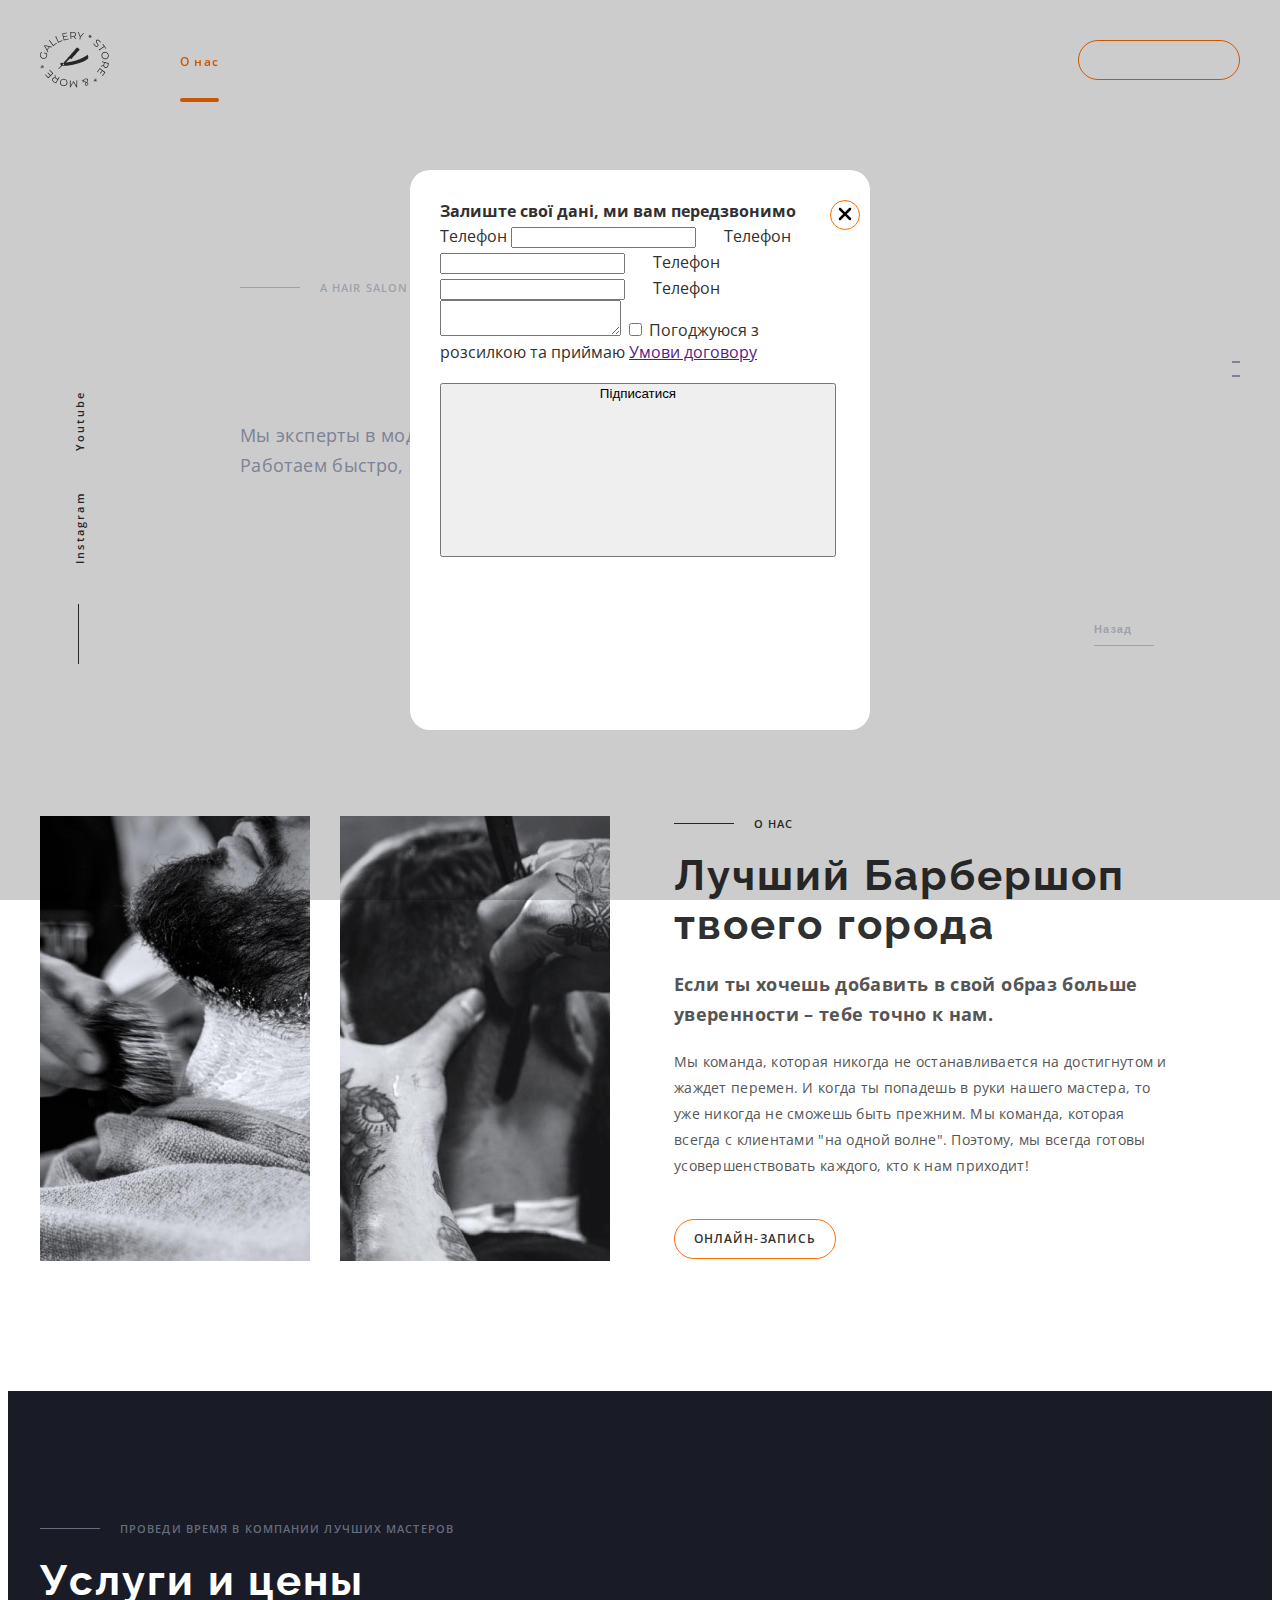
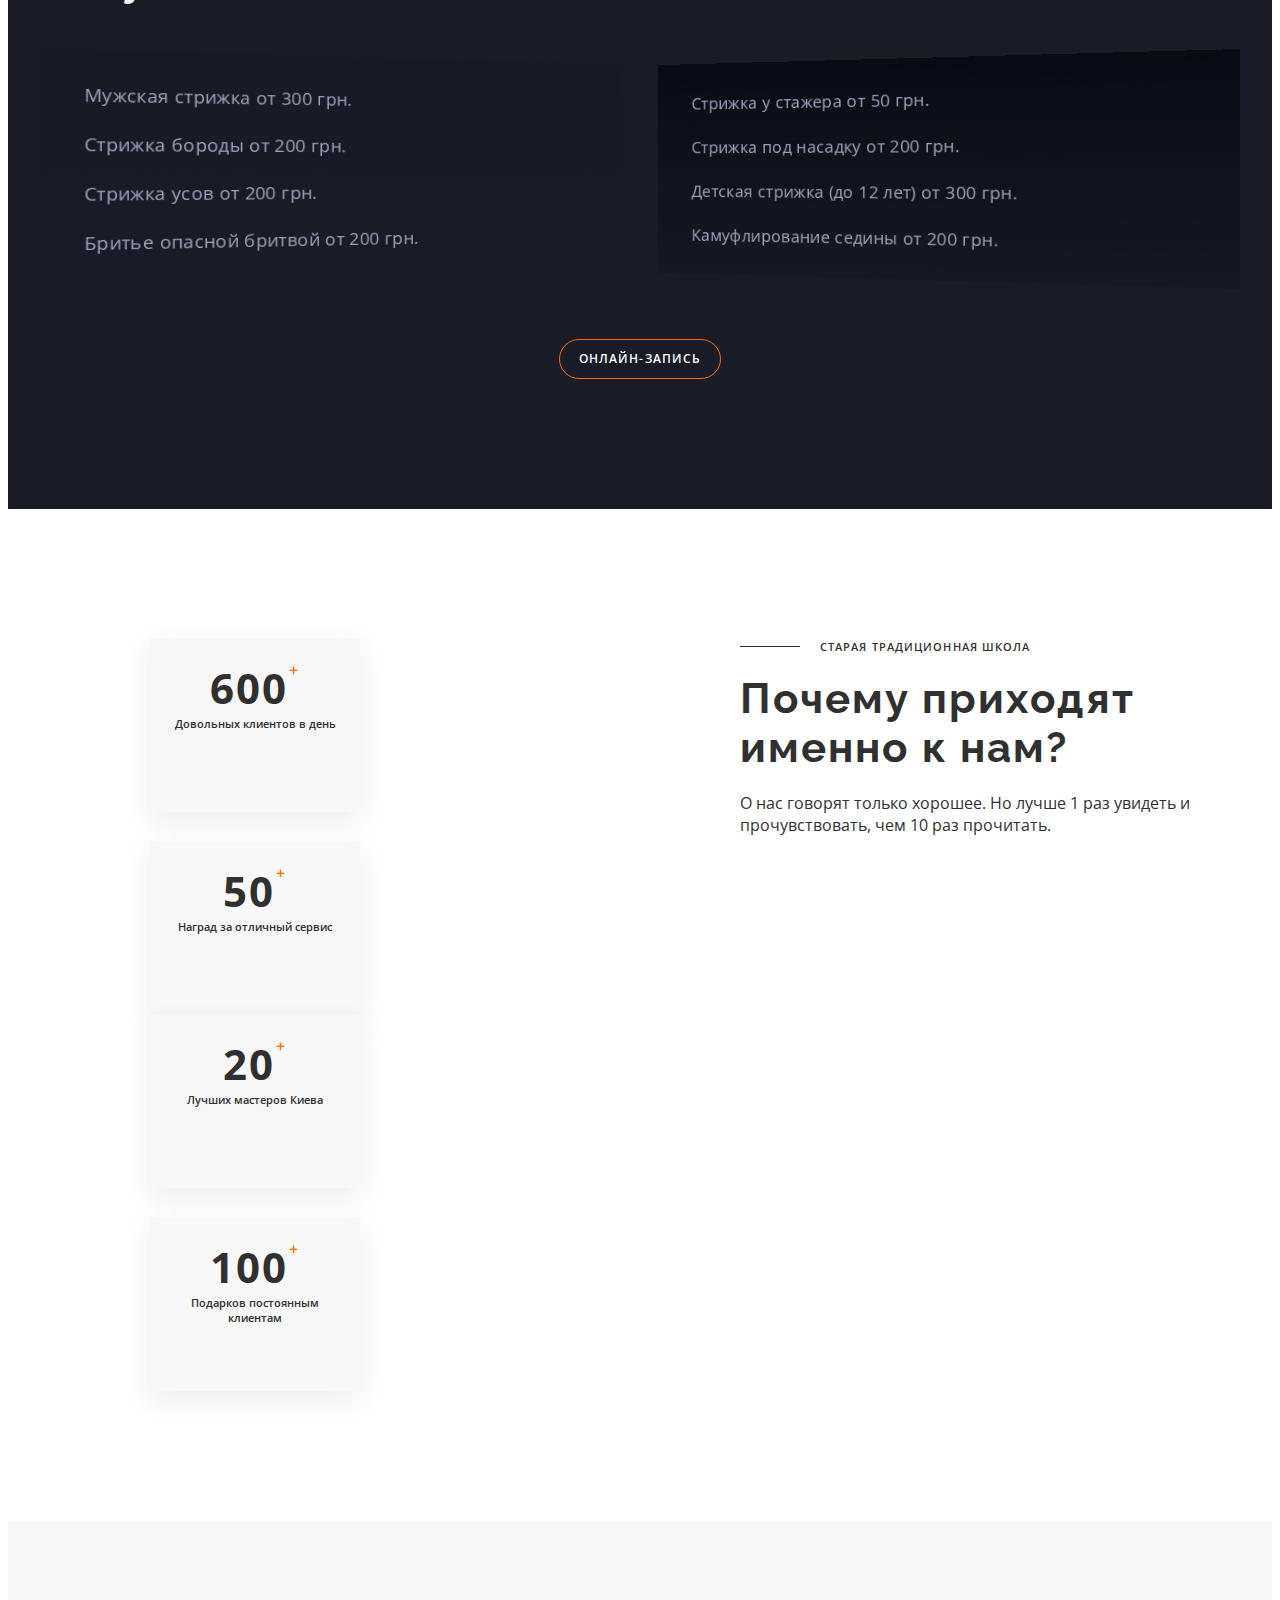
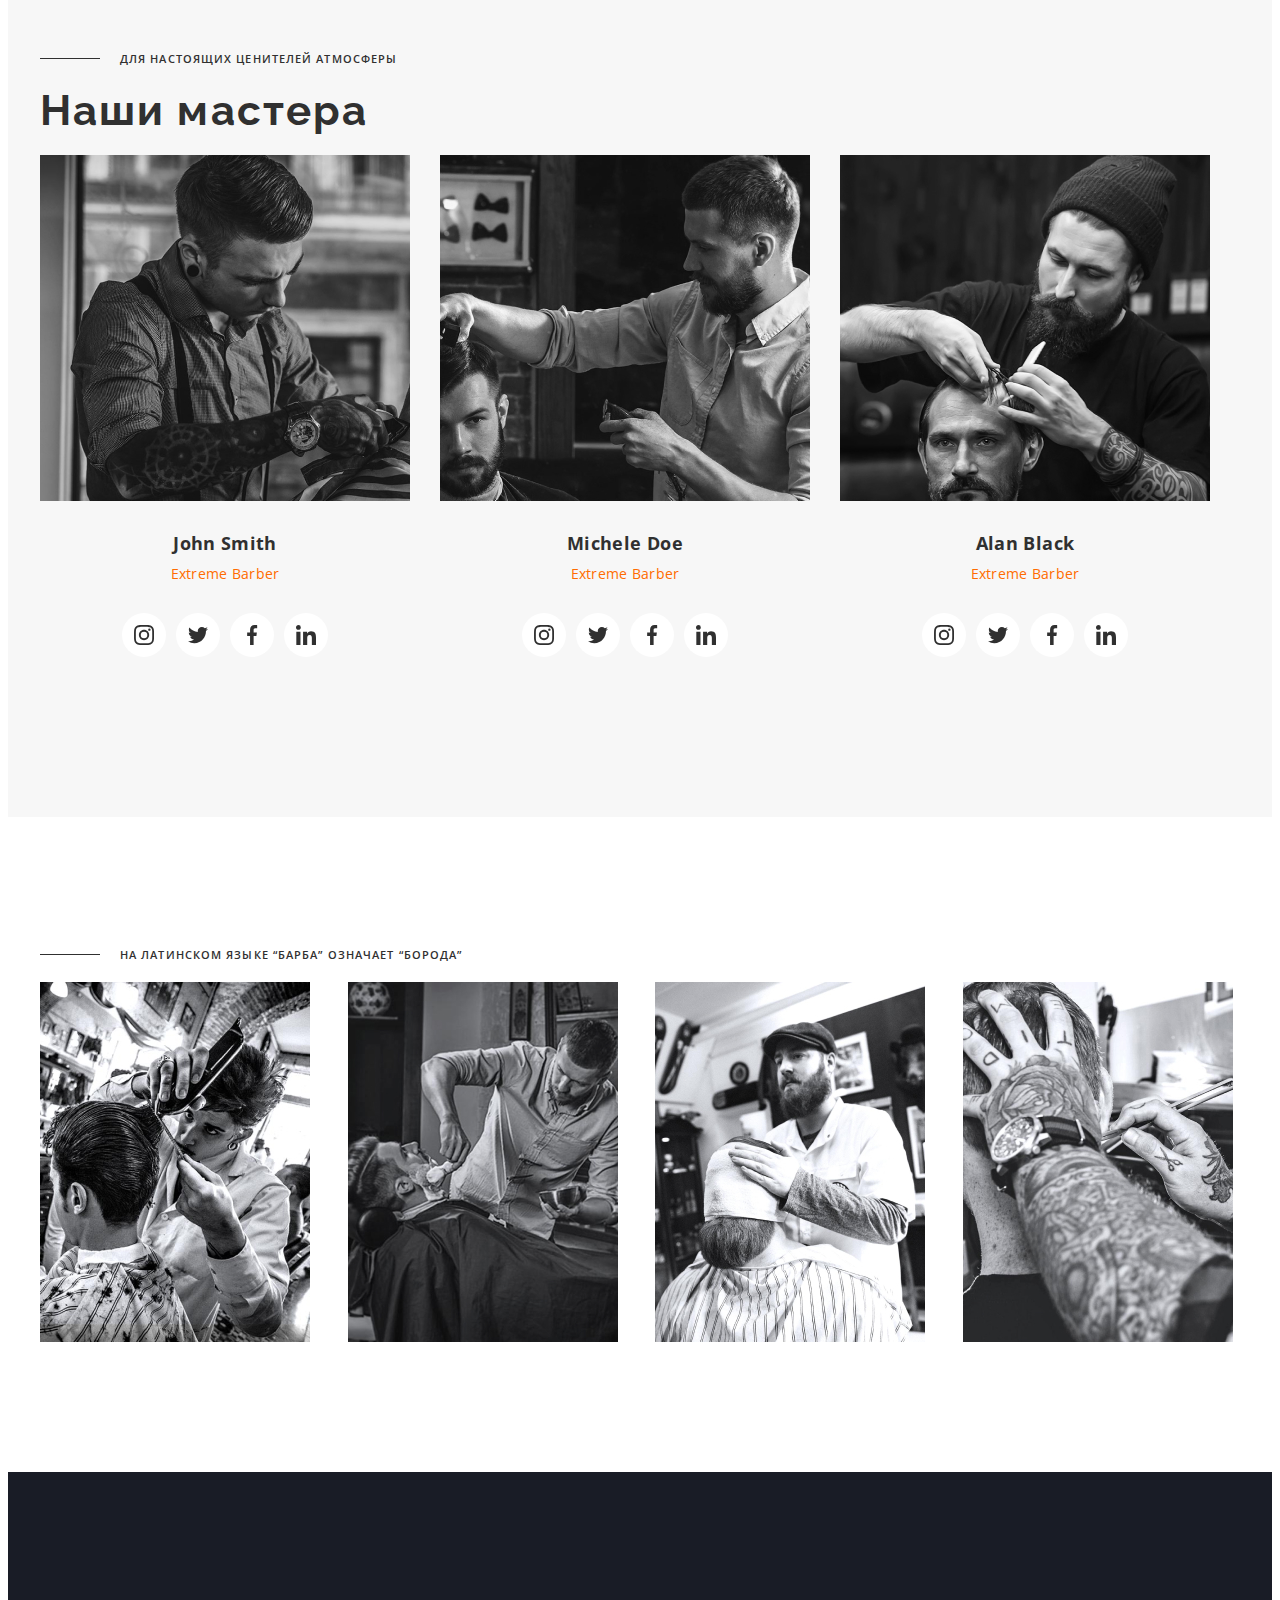
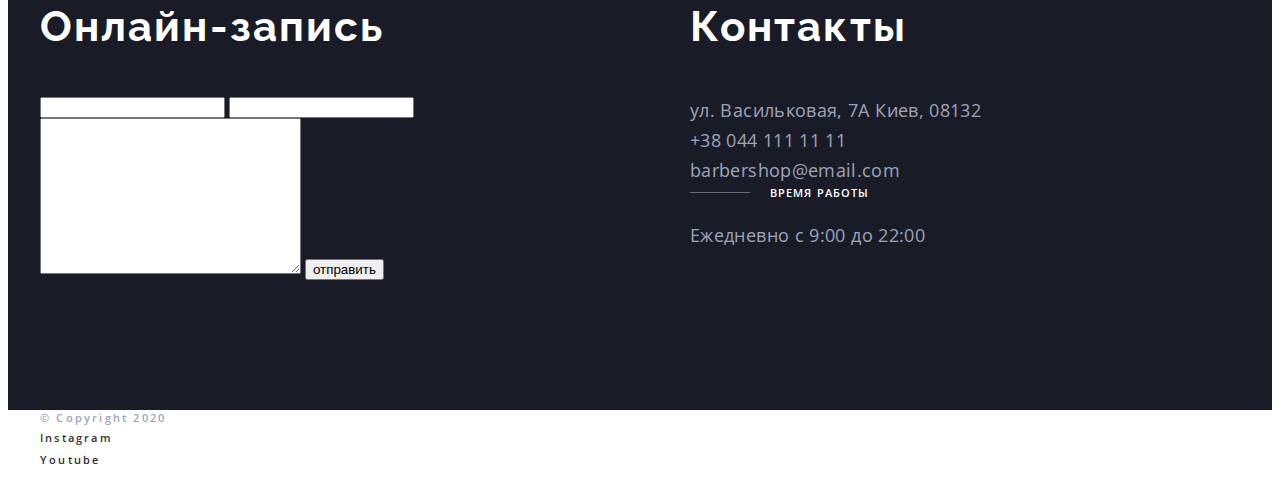
==== index.html @ e68da656 "Merge pull request #7 from YK911/module-06-theory" ====
<!DOCTYPE html>
<html lang="ru">
  <head>
    <meta charset="UTF-8" />
    <meta http-equiv="X-UA-Compatible" content="IE=edge" />
    <meta name="viewport" content="width=device-width, initial-scale=1.0" />
    <title>BarberShop</title>
    <!-- Fonts start -->
    <link rel="preconnect" href="https://fonts.googleapis.com" />
    <link rel="preconnect" href="https://fonts.gstatic.com" crossorigin />
    <link
      href="https://fonts.googleapis.com/css2?family=Open+Sans:wght@400;600;700&family=Raleway:wght@700&display=swap"
      rel="stylesheet"
    />
    <!-- Fonts end -->
    <!-- Normalize start -->
    <link
      rel="stylesheet"
      href="https://cdnjs.cloudflare.com/ajax/libs/modern-normalize/1.1.0/modern-normalize.min.css"
      integrity="sha512-wpPYUAdjBVSE4KJnH1VR1HeZfpl1ub8YT/NKx4PuQ5NmX2tKuGu6U/JRp5y+Y8XG2tV+wKQpNHVUX03MfMFn9Q=="
      crossorigin="anonymous"
      referrerpolicy="no-referrer"
    />
    <!-- Normalize end -->
    <!-- Animate.css start -->
    <link
      rel="stylesheet"
      href="https://cdnjs.cloudflare.com/ajax/libs/animate.css/4.1.1/animate.min.css"
    />
    <!-- Animate.css end -->
    <link rel="stylesheet" href="./css/styles.css" />
  </head>

  <body data-page>
    <!-- Header section -->
    <header class="header" data-header>
      <div class="container header-container">
        <a class="logo link" href="">
          <img
            class="logo-img"
            src="./images/header/logo.png"
            alt="Логотип BarberShop"
            width="69"
            height="56"
          />
        </a>
        <nav class="header-nav">
          <ul class="header-list list">
            <li class="header-item">
              <a class="header-link header-link-current link" href="#about">О нас</a>
            </li>
            <li class="header-item">
              <a class="header-link link" href="#price">Услуги и цены</a>
            </li>
            <li class="header-item">
              <a class="header-link link" href="">Мастера</a>
            </li>
            <li class="header-item">
              <a class="header-link link" href="#contacts">Контакты</a>
            </li>
          </ul>
        </nav>
        <a class="header-phone link" href="tel:+380441111111">+38 044 111 11 11</a>
        <button
          class="header-btn btn btn-mode-dark animate__animated animate__bounce animate__delay-3s"
          type="button"
          data-modal-open
        >
          онлайн-запись
        </button>
      </div>
    </header>
    <!-- Main section -->
    <main>
      <!-- Hero section -->
      <section class="hero">
        <div class="container hero-container">
          <div class="hero-left-side">
            <ul class="hero-list list">
              <li class="hero-item">
                <a
                  class="hero-link link"
                  target="_blank"
                  rel="noopener noreferrer"
                  href="https://instagram.com"
                  >Instagram</a
                >
              </li>
              <li class="hero-item">
                <a
                  class="hero-link link"
                  target="_blank"
                  rel="noopener noreferrer"
                  href="https://yuotube.com"
                  >Youtube</a
                >
              </li>
            </ul>
          </div>
          <div class="hero-right-side">
            <p class="hero-uppertitle uppertitle uppertitle-mode-dark" lang="en">
              A hair salon for men in Kyiv
            </p>
            <h1 class="main-title" lang="en">BarberShop</h1>
            <p class="hero-desc">
              Мы эксперты в модных мужских стрижках. Работаем&nbsp;быстро, осторожно и со вкусом.
            </p>
            <div class="pagination">
              <div class="pagination-item active"></div>
              <div class="pagination-item"></div>
              <div class="pagination-item"></div>
            </div>
            <ul class="slider-controls list">
              <li class="slider-item">
                <button class="slider-btn disabled" type="button">Назад</button>
              </li>
              <li class="slider-item">
                <button class="slider-btn" type="button">Вперед</button>
              </li>
            </ul>
          </div>
        </div>
      </section>
      <!-- About section -->
      <section class="about section" id="about">
        <div class="container about-container">
          <ul class="about-list list">
            <li class="about-item">
              <img
                class="about-img"
                src="./images/about/img-1.jpg"
                alt="Бритье бороды"
                width="270"
                height="445"
              />
            </li>
            <li class="about-item">
              <img
                class="about-img"
                src="./images/about/img-2.jpg"
                alt="Бритье опасной бритвой"
                width="270"
                height="445"
              />
            </li>
          </ul>
          <div class="about-right-side">
            <p class="about-uppertitle uppertitle uppertitle-mode-light">О НАС</p>
            <h2 class="section-title section-title-mode-light">Лучший Барбершоп твоего города</h2>
            <h3 class="section-subtitle">
              Если ты хочешь добавить в свой образ больше уверенности – тебе точно к нам.
            </h3>
            <p class="about-desc">
              Мы команда, которая никогда не останавливается на достигнутом и жаждет перемен. И
              когда ты попадешь в руки нашего мастера, то уже никогда не сможешь быть прежним. Мы
              команда, которая всегда с клиентами "на одной волне". Поэтому, мы всегда готовы
              усовершенствовать каждого, кто к нам приходит!
            </p>
            <button class="btn btn-mode-light" type="button">онлайн-запись</button>
          </div>
        </div>
      </section>
      <!-- Price section -->
      <section class="price section" id="price">
        <div class="container">
          <p class="price-uppertitle uppertitle uppertitle-mode-dark">
            Проведи время в компании лучших мастеров
          </p>
          <h2 class="section-title section-title-mode-dark">Услуги и цены</h2>
          <ul class="price-list list">
            <li class="price-item">
              <ul class="price-inner-list list">
                <li class="price-inner-item">Мужская стрижка от 300 грн.</li>
                <li class="price-inner-item">Стрижка бороды от 200 грн.</li>
                <li class="price-inner-item">Стрижка усов от 200 грн.</li>
                <li class="price-inner-item">Бритье опасной бритвой от 200 грн.</li>
              </ul>
            </li>
            <li class="price-item">
              <ul class="price-inner-list list">
                <li class="price-inner-item">Cтрижка у стажера от 50 грн.</li>
                <li class="price-inner-item">Стрижка под насадку от 200 грн.</li>
                <li class="price-inner-item">Детская стрижка (до 12 лет) от 300 грн.</li>
                <li class="price-inner-item">Камуфлирование седины от 200 грн.</li>
              </ul>
            </li>
          </ul>
          <button class="price-btn btn btn-mode-dark" type="button">онлайн-запись</button>
        </div>
      </section>
      <!-- Benefits section -->
      <section class="benefits section">
        <div class="containe">
          <div class="benefits-container container">
            <ul class="benefits-list list">
              <li class="benefits-item">
                <p class="benefits-quantity">600</p>
                <p class="benefits-desc">Довольных клиентов в день</p>
              </li>
              <li class="benefits-item">
                <p class="benefits-quantity">50</p>
                <p class="benefits-desc">Наград за отличный сервис</p>
              </li>
              <li class="benefits-item">
                <p class="benefits-quantity">20</p>
                <p class="benefits-desc">Лучших мастеров Киева</p>
              </li>
              <li class="benefits-item">
                <p class="benefits-quantity">100</p>
                <p class="benefits-desc">Подарков постоянным клиентам</p>
              </li>
            </ul>
            <div class="benefits-group">
              <p class="uppertitle uppertitle-mode-light">старая традиционная школа</p>
              <h2 class="section-title section-title-mode-light">Почему приходят именно к нам?</h2>
              <p>
                О нас говорят только хорошее. Но лучше 1 раз увидеть и прочувствовать, чем 10 раз
                прочитать.
              </p>
            </div>
          </div>
        </div>
      </section>
      <!-- Team section -->
      <section class="team section">
        <div class="container team-container">
          <p class="uppertitle uppertitle-mode-light">для настоящих ценителей атмосферы</p>
          <h2 class="section-title section-title-mode-light">Наши мастера</h2>

          <ul class="team-list card-set list">
            <li class="team-item card-set-item">
              <img src="./images/team/img-1.jpg" alt="John Smith" width="370" height="346" />
              <div class="team-wrapper">
                <h3 class="team-subtitle" lang="en">John Smith</h3>
                <p class="team-desc" lang="en">Extreme Barber</p>
                <ul class="socials list">
                  <li class="socials-item">
                    <a
                      class="socials-link link"
                      href=""
                      target="_blank"
                      rel="noopener noreferrer"
                      aria-label="instagram"
                    >
                      <svg class="socials-icon" width="20" height="20">
                        <use href="./images/icons.svg#instagram"></use>
                      </svg>
                    </a>
                  </li>
                  <li class="socials-item">
                    <a
                      class="socials-link link"
                      href=""
                      target="_blank"
                      rel="noopener noreferrer"
                      aria-label="twitter"
                    >
                      <svg class="socials-icon" width="20" height="20">
                        <use href="./images/icons.svg#twitter"></use>
                      </svg>
                    </a>
                  </li>
                  <li class="socials-item">
                    <a
                      class="socials-link link"
                      href=""
                      target="_blank"
                      rel="noopener noreferrer"
                      aria-label="facebook"
                    >
                      <svg class="socials-icon" width="20" height="20">
                        <use href="./images/icons.svg#facebook"></use>
                      </svg>
                    </a>
                  </li>
                  <li class="socials-item">
                    <a
                      class="socials-link link"
                      href=""
                      target="_blank"
                      rel="noopener noreferrer"
                      aria-label="linkedin"
                    >
                      <svg class="socials-icon" width="20" height="20">
                        <use href="./images/icons.svg#linkedin"></use>
                      </svg>
                    </a>
                  </li>
                </ul>
              </div>
            </li>
            <li class="team-item card-set-item">
              <img src="./images/team/img-2.jpg" alt="Michele Doe" width="370" height="346" />
              <div class="team-wrapper">
                <h3 class="team-subtitle" lang="en">Michele Doe</h3>
                <p class="team-desc" lang="en">Extreme Barber</p>
                <ul class="socials list">
                  <li class="socials-item">
                    <a
                      class="socials-link link"
                      href=""
                      target="_blank"
                      rel="noopener noreferrer"
                      aria-label="instagram"
                    >
                      <svg class="socials-icon" width="20" height="20">
                        <use href="./images/icons.svg#instagram"></use>
                      </svg>
                    </a>
                  </li>
                  <li class="socials-item">
                    <a
                      class="socials-link link"
                      href=""
                      target="_blank"
                      rel="noopener noreferrer"
                      aria-label="twitter"
                    >
                      <svg class="socials-icon" width="20" height="20">
                        <use href="./images/icons.svg#twitter"></use>
                      </svg>
                    </a>
                  </li>
                  <li class="socials-item">
                    <a
                      class="socials-link link"
                      href=""
                      target="_blank"
                      rel="noopener noreferrer"
                      aria-label="facebook"
                    >
                      <svg class="socials-icon" width="20" height="20">
                        <use href="./images/icons.svg#facebook"></use>
                      </svg>
                    </a>
                  </li>
                  <li class="socials-item">
                    <a
                      class="socials-link link"
                      href=""
                      target="_blank"
                      rel="noopener noreferrer"
                      aria-label="linkedin"
                    >
                      <svg class="socials-icon" width="20" height="20">
                        <use href="./images/icons.svg#linkedin"></use>
                      </svg>
                    </a>
                  </li>
                </ul>
              </div>
            </li>
            <li class="team-item card-set-item">
              <img src="./images/team/img-3.jpg" alt="Alan Black" width="370" height="346" />
              <div class="team-wrapper">
                <h3 class="team-subtitle" lang="en">Alan Black</h3>
                <p class="team-desc" lang="en">Extreme Barber</p>
                <ul class="socials list">
                  <li class="socials-item">
                    <a
                      class="socials-link link"
                      href=""
                      target="_blank"
                      rel="noopener noreferrer"
                      aria-label="instagram"
                    >
                      <svg class="socials-icon" width="20" height="20">
                        <use href="./images/icons.svg#instagram"></use>
                      </svg>
                    </a>
                  </li>
                  <li class="socials-item">
                    <a
                      class="socials-link link"
                      href=""
                      target="_blank"
                      rel="noopener noreferrer"
                      aria-label="twitter"
                    >
                      <svg class="socials-icon" width="20" height="20">
                        <use href="./images/icons.svg#twitter"></use>
                      </svg>
                    </a>
                  </li>
                  <li class="socials-item">
                    <a
                      class="socials-link link"
                      href=""
                      target="_blank"
                      rel="noopener noreferrer"
                      aria-label="facebook"
                    >
                      <svg class="socials-icon" width="20" height="20">
                        <use href="./images/icons.svg#facebook"></use>
                      </svg>
                    </a>
                  </li>
                  <li class="socials-item">
                    <a
                      class="socials-link link"
                      href=""
                      target="_blank"
                      rel="noopener noreferrer"
                      aria-label="linkedin"
                    >
                      <svg class="socials-icon" width="20" height="20">
                        <use href="./images/icons.svg#linkedin"></use>
                      </svg>
                    </a>
                  </li>
                </ul>
              </div>
            </li>
          </ul>
        </div>
      </section>
      <!-- Portfolio section -->
      <section class="portfolio section">
        <div class="container">
          <p class="portfolio-uppertitle uppertitle uppertitle-mode-light">
            На латинском языке “барба” означает “борода”
          </p>

          <!-- Логічний підзаголовок, ховаємо за допомогою атрибуту hidden -->
          <h2 hidden>Портфолио работ</h2>

          <ul class="portfolio-list card-set list">
            <li class="portfolio-item card-set-item">
              <img src="./images/portfolio/gallery-1.jpg" alt="Изображение" class="portfolio-img" />
              <div class="overlay">
                <p class="overlay-text">
                  Lorem ipsum dolor sit amet consectetur adipisicing elit. Repellat minima,
                  accusantium debitis modi suscipit totam?
                </p>
              </div>
            </li>
            <li class="portfolio-item card-set-item">
              <img src="./images/portfolio/gallery-2.jpg" alt="Изображение" class="portfolio-img" />
            </li>
            <li class="portfolio-item card-set-item">
              <img src="./images/portfolio/gallery-3.jpg" alt="Изображение" class="portfolio-img" />
            </li>
            <li class="portfolio-item card-set-item">
              <img src="./images/portfolio/gallery-4.jpg" alt="Изображение" class="portfolio-img" />
            </li>
          </ul>
        </div>
      </section>
      <!-- Contacts section -->
      <section class="contacts section" id="contacts">
        <div class="container contatcs-container">
          <div class="contacts-left-side">
            <h2 class="section-title section-title-mode-dark">Онлайн-запись</h2>
            <form>
              <label for="">
                <input type="text" />
              </label>
              <label for="">
                <input type="text" />
              </label>
              <label for="">
                <textarea name="" id="" cols="30" rows="10"></textarea>
              </label>
              <button type="submit">отправить</button>
            </form>
          </div>
          <div class="contacts-group">
            <h2 class="section-title section-title-mode-dark">Контакты</h2>
            <address class="contacts-address">
              <ul class="contacts-list list">
                <li class="contacts-item">
                  <a
                    class="contacts-link link"
                    href="https://goo.gl/maps/46dUfQWJNFQiRmkx6"
                    target="_blank"
                    rel="noopener noreferrer"
                    >ул. Васильковая, 7А Киев, 08132</a
                  >
                </li>
                <li class="contacts-item">
                  <a class="contacts-link link" href="tel:+380441111111">+38 044 111 11 11</a>
                </li>
                <li class="contacts-item">
                  <a class="contacts-link link" href="mailto:barbershop@email.com"
                    >barbershop@email.com</a
                  >
                </li>
              </ul>
            </address>

            <p class="contacts-schedule uppertitle uppertitle-mode-dark">время работы</p>
            <p class="contacts-time">
              Ежедневно с <time datatime="09:00">9:00</time> до <time datatime="22:00">22:00</time>
            </p>
          </div>
        </div>
      </section>
    </main>
    <!-- Footer section -->
    <footer class="footer">
      <div class="container">
        <p class="footer-copyright">&#169; Copyright 2020</p>
        <ul class="footer-list list">
          <li class="footer-item">
            <a
              class="footer-link link"
              target="_blank"
              rel="noopener noreferrer"
              href="https://instagram.com"
              >Instagram</a
            >
          </li>
          <li class="footer-item">
            <a
              class="footer-link link"
              target="_blank"
              rel="noopener noreferrer"
              href="https://yuotube.com"
              >Youtube</a
            >
          </li>
        </ul>
      </div>
    </footer>

    <!-- Modal window -->
    <div class="backdrop" data-modal>
      <div class="modal">
        <button class="modal-btn" type="button" data-modal-close>
          <svg class="modal-btn-icon" width="20" height="20">
            <use href="./images/icons.svg#icon-close"></use>
          </svg>
        </button>
        <!-- <form class="modal-form" name="modal-form" autocomplete="off">
          <div>
            <label for="user-name">Name</label>
            <input type="text" id="user-name" name="user-name" placeholder="Alex Black" />
          </div>

          <label class="modal-form-group">
            <span class="modal-form-label">Phone</span>
            <input
              class="modal-form-input"
              type="tel"
              name="user-phone"
              placeholder="+38 (099) 123-45-67"
            />
          </label>

          <label class="modal-form-group">
            <span class="modal-form-label">Email</span>
            <input
              class="modal-form-input"
              type="email"
              name="user-email"
              placeholder="example@mail.com"
            />
          </label>

          <label class="modal-form-group">
            <span class="modal-form-label">Password</span>
            <input
              class="modal-form-input"
              type="password"
              name="user-pass"
              placeholder="123-(*&(&-Qasada"
              minlength="3"
              maxlength="16"
            />
          </label>

          <div>
            <p>Choose payment way</p>
            <label>
              <span>Visa</span>
              <input type="radio" name="user-payment" value="visa" />
            </label>
            <label>
              <span>Mastercard</span>
              <input type="radio" name="user-payment" value="mastercard" checked />
            </label>
          </div>

          <label>
            <input type="checkbox" name="user-policy" value="privacy-policy" />
            <span>I agree to <a href="">Privacy policy</a></span>
          </label>
          <label>
            <input type="checkbox" name="user-cookies" value="cookies" />
            <span>I agree to Cookies</span>
          </label>
          <label>
            <input type="checkbox" name="user-license" value="license" />
            <span>I agree to License</span>
          </label>

          <input type="number" name="user-quantity" min="0" max="100" step="0.1" />
          <textarea name="" id="" rows="10"></textarea>

          <button type="submit">Submit</button>
          <button type="reset">Reset</button>
        </form> -->

        <form class="form">
          <strong class="form-title">Залиште свої дані, ми вам передзвонимо</strong>

          <label class="form-group">
            <span class="form-label">Телефон</span>
            <input class="form-input" type="tel" name="user-phone" />
            <svg class="form-icon" width="20" height="20">
              <use href=""></use>
            </svg>
          </label>

          <label class="form-group">
            <span class="form-label">Телефон</span>
            <input class="form-input" type="tel" name="user-phone" />
            <svg class="form-icon" width="20" height="20">
              <use href=""></use>
            </svg>
          </label>

          <label class="form-group">
            <span class="form-label">Телефон</span>
            <input class="form-input" type="tel" name="user-phone" />
            <svg class="form-icon" width="20" height="20">
              <use href=""></use>
            </svg>
          </label>

          <label class="form-group">
            <span class="form-label">Телефон</span>
            <textarea class="form-input" type="tel" name="user-phone"></textarea>
          </label>

          <label>
            <input type="checkbox" name="" id="" />
            <span>Погоджуюся з розсилкою та приймаю <a href="">Умови договору</a></span>
          </label>

          <button type="submit">
            Підписатися
            <svg width="" height="">
              <use href=""></use>
            </svg>
          </button>
        </form>
      </div>
    </div>

    <script src="./js/header-scroll.js"></script>
    <script src="./js/modal.js"></script>
  </body>
</html>
---- css/styles.css ----
:root {
  /* fonts */
  --main-font: 'Open Sans', sans-serif;
  --secondary-font: 'Raleway', sans-serif;

  /* text colors */
  --main-txt-cl: #303030;
  --accent-txt-cl: #ff6c00;
  --btn-txt-cl: #ffffff;

  /* bg colors */
  --light-bg-cl: #f7f7f7;
  --dark-bg-cl: #191c26;

  /* others */
  --indent: 30px;
  --items: 3;
  --anim-fast: 300ms ease-in-out;
  --anim-slow: 600ms ease-out;
}

body {
  font-family: var(--main-font);
  color: var(--main-txt-cl);
}

.no-scroll {
  overflow: hidden;
}

/* reset styles */
h1,
h2,
h3,
h4,
h5,
h6,
p {
  margin: 0;
}
img {
  display: block;
}
.link {
  text-decoration: none;
  color: currentColor;
}
.list {
  list-style: none;
  padding: 0;
  margin: 0;
}

/**
  |============================
  | Card set
  |============================
*/
.card-set {
  display: flex;
  flex-wrap: wrap;
  gap: var(--indent);
}

.card-set-item {
  flex-basis: calc((100% - var(--indent) * (var(--items) - 1)) / var(--items));
}

/* base styles */
.section {
  padding-top: 130px;
  padding-bottom: 130px;
}

.container {
  width: 1200px;
  padding-left: 15px;
  padding-right: 15px;
  margin-left: auto;
  margin-right: auto;
}

.uppertitle {
  margin-bottom: 20px;
  display: flex;
  align-items: center;
  gap: 20px;

  font-weight: 600;
  font-size: 11px;
  line-height: calc(15 / 11);
  letter-spacing: 0.1em;
  text-transform: uppercase;
}

.uppertitle::before {
  content: '';
  display: block;
  width: 60px;
  height: 1px;
}

.uppertitle-mode-light {
  color: #303030;
}

.uppertitle-mode-light::before {
  background-color: #303030;
}

.uppertitle-mode-dark {
  color: rgba(157, 164, 189, 0.6);
}

.uppertitle-mode-dark::before {
  background-color: rgba(157, 164, 189, 0.6);
}

.main-title {
  margin-bottom: 20px;

  font-family: var(--secondary-font);
  font-size: 72px;
  line-height: calc(85 / 72);
  letter-spacing: 0.05em;
  color: #ffffff;

  animation: fade-in 800ms ease 500ms backwards alternate;
  transform-origin: left center;
}

@keyframes fade-in {
  0% {
    opacity: 0;
    transform: translateX(-200px) scale(0.2);
  }
  25% {
    opacity: 1;
    transform: translateX(0px) scale(0.2);
  }

  100% {
    transform: translateX(0px) scale(1);
  }
}

.section-title {
  font-family: var(--secondary-font);
  font-size: 42px;
  line-height: calc(49 / 42);
  letter-spacing: 0.05em;
}
.section-title-mode-light {
  margin-bottom: 20px;
  color: #303030;
}
.section-title-mode-dark {
  margin-bottom: 44px;
  color: #ffffff;
}

.section-subtitle {
  margin-bottom: 20px;

  font-size: 18px;
  line-height: calc(30 / 18);
  letter-spacing: 0.02em;
  color: #555555;
}
.btn {
  max-width: 200px;
  min-width: 160px;
  min-height: 40px;
  padding: 11px 19px;

  font-family: inherit;
  font-weight: 600;
  font-size: 12px;
  line-height: calc(16 / 12);
  letter-spacing: 0.09em;
  text-transform: uppercase;
  background-color: transparent;

  border: 1px solid #ff6c00;
  border-radius: 25px;
  cursor: pointer;

  /* значення властивості для якої буде здійснено плавний перехід за заданий час
    якщо не встановити властивості переходу, то застосується all */
  transition-property: color, background-color;

  /* час за який буде здійсенено перехід від одного значення до іншого */
  transition-duration: 400ms;

  /* функція розподілення часу пропорційно до швидкості переходу стану */
  transition-timing-function: ease-in-out;

  /* затримка перед початком переходу */
  transition-delay: 0s;

  /* скорочений запис */
  transition: color var(--anim-fast), background-color var(--anim-fast);
}
.btn:hover,
.btn:focus {
  color: var(--btn-txt-cl);
  background-color: var(--accent-txt-cl);
}
.btn-mode-light {
  color: var(--main-txt-cl);
}
.btn-mode-dark {
  color: var(--btn-txt-cl);
}

/**
  |============================
  | Header section
  |============================
*/
.header {
  position: fixed;
  top: 0;
  left: 0;
  width: 100%;
  z-index: 100;

  transition: background-color var(--anim-fast), backdrop-filter var(--anim-fast);
}

.header.no-transparency {
  background-color: rgba(25, 28, 38, 0.5);
  backdrop-filter: blur(4px);
}

.header-container {
  display: flex;
  align-items: center;
}

.logo {
  margin-right: 71px;
}

.header-nav {
  margin-right: auto;
}

.header-list {
  display: flex;
  gap: 40px;
}

.header-link,
.header-phone {
  padding-top: 52px;
  padding-bottom: 52px;

  font-weight: 600;
  font-size: 12px;
  line-height: calc(16 / 12);
  letter-spacing: 0.1em;
  color: #ffffff;

  transition: color var(--anim-fast);
}
.header-link:hover,
.header-link:focus,
.header-phone:hover,
.header-phone:focus {
  color: var(--accent-txt-cl);
}
.header-link-current {
  position: relative;
  color: var(--accent-txt-cl);
}

.header-link-current::after {
  content: '';
  position: absolute;
  bottom: 20px;
  left: 0;

  display: block;
  width: 100%;
  height: 4px;

  border-radius: 4px;
  background-color: #ff6c00;
}

.header-phone {
  margin-right: 40px;
}

/**
  |============================
  | Hero section
  |============================
*/
.hero {
  max-width: 1280px;
  margin-left: auto;
  margin-right: auto;
  /* height: 680px; */

  background-image: url(../images/hero/hero-bg.jpg);
  background-repeat: no-repeat;
  background-position: right center;
  background-size: contain;
}

.hero-container {
  display: flex;
}

.hero-left-side {
  display: flex;
  align-items: flex-end;
  flex-basis: 100px;
  max-width: 100px;
}

.hero-list {
  display: flex;
  align-items: center;
  gap: 40px;

  transform: rotate(-90deg) translateY(27px);
  transform-origin: top left;
}

.hero-list::before {
  content: '';
  display: block;
  width: 60px;
  height: 1px;
  background-color: #303030;
}

.hero-right-side {
  position: relative;
  flex-grow: 1;
  padding-top: 272px;
  padding-bottom: 206px;
  padding-left: 100px;
}

.hero-link {
  font-weight: 600;
  font-size: 11px;
  line-height: calc(15 / 11);
  letter-spacing: 0.2em;

  transition: color var(--anim-fast);
}
.hero-link:hover,
.hero-link:focus {
  color: var(--accent-txt-cl);
}

.hero-desc {
  width: 500px;
  font-size: 18px;
  line-height: calc(30 / 18);
  letter-spacing: 0.02em;
  color: #9da4bd;
}
/* slider elements */
.slider-controls {
  position: absolute;
  right: 0;
  bottom: 40px;

  display: flex;
  align-items: center;
  gap: 26px;
}
.slider-btn {
  width: 60px;
  padding: 0;
  padding-bottom: 8px;

  font-weight: 600;
  font-size: 11px;
  line-height: calc(15 / 11);
  letter-spacing: 0.1em;

  color: white;
  text-align: right;

  background-color: transparent;
  border: none;
  border-bottom: 1px solid white;
  cursor: pointer;
}

.slider-btn.disabled {
  text-align: left;
  color: rgba(157, 164, 189, 0.6);
  border-bottom: 1px solid rgba(157, 164, 189, 0.6);
}

.pagination {
  position: absolute;
  top: 50%;
  right: 0;
}

.pagination-item {
  margin-left: auto;
  margin-bottom: 12px;
  width: 8px;
  height: 2px;
  background-color: #9da4bd;
}

.pagination-item:last-child {
  margin-bottom: 0;
}

.pagination-item.active {
  width: 18px;
  background-color: #fff;
}

/**
  |============================
  | About section
  |============================
*/

.about-container {
  display: flex;
  /* gap: 64px; */
}

.about-list {
  display: flex;
  gap: 30px;
}

.about-right-side {
  margin-left: 64px;
  flex-basis: 500px;
}

.about-desc {
  margin-bottom: 40px;

  font-size: 14px;
  line-height: calc(26 / 14);
  letter-spacing: 0.02em;
  color: #555555;
}
/**
  |============================
  | Price section
  |============================
*/
.price {
  max-width: 1280px;
  margin-left: auto;
  margin-right: auto;

  background-color: var(--dark-bg-cl);
  background-image: url(../images/price/price-bg.png);
  background-repeat: no-repeat;
  background-position: center;
  background-size: cover;
}

.price-list {
  display: flex;
  margin-bottom: 50px;

  perspective: 1000px;
}

.price-item {
  flex-basis: 50%;
  padding: 30px 40px;

  transition: transform var(--anim-slow);
}

.price-item:nth-child(1) {
  background-image: linear-gradient(180deg, #171a24 0%, rgba(23, 26, 36, 0.2) 100%);
  transform-origin: left center;
  transform: rotateY(15deg);
}
.price-item:nth-child(2) {
  background-image: linear-gradient(180deg, #090b13 0%, rgba(9, 11, 19, 0.2) 100%);
  transform-origin: right center;
  transform: rotateY(-15deg);
}

.price-item:hover {
  transform: rotateY(0);
}

.price-inner-item {
  margin-bottom: 20px;

  font-size: 18px;
  line-height: calc(30 / 18);
  letter-spacing: 0.02em;
  color: #9da4bd;
}

.price-inner-item:last-child {
  margin-bottom: 0;
}

.price-btn {
  display: block;
  margin-left: auto;
  margin-right: auto;
}

/**
  |============================
  | Benefits section
  |============================
*/
.benefits-container {
  display: flex;
}
.benefits-group {
  flex-basis: 500px;
  margin-left: auto;
}

.benefits-list {
  width: 370px;
  display: flex;
  flex-wrap: wrap;
  align-items: flex-end;
  margin: 0 auto;
}

.benefits-item {
  width: 170px;
  min-height: 133px;
  padding: 20px;
  background-color: #f7f7f7;
  text-align: center;

  box-shadow: 0px 8px 24px rgba(149, 157, 165, 0.2);
}

.benefits-item:nth-child(2n + 1) {
  margin-bottom: 30px;
  margin-right: 30px;
}

.benefits-quantity {
  display: flex;
  justify-content: center;

  font-weight: 700;
  font-size: 42px;
  line-height: 57px;
  text-align: center;
  letter-spacing: 0.05em;

  color: #303030;
}

.benefits-quantity::after {
  content: '\002B';

  font-weight: 600;
  font-size: 16px;
  line-height: 22px;
  text-align: center;

  color: #ff6c00;
}

.benefits-desc {
  font-weight: 600;
  font-size: 11px;
  line-height: 15px;
  text-align: center;

  color: #303030;
}
/**
  |============================
  | Team section
  |============================
*/
.team {
  background-color: #f7f7f7;
}
.team-list {
  display: flex;
  flex-wrap: wrap;
  gap: var(--indent);
}

.team-item {
  flex-basis: calc((100% - 30px * 4) / 5);
}

.team-wrapper {
  padding-top: 30px;
  padding-bottom: 30px;
  padding-left: 5px;
  padding-right: 5px;
}

.team-subtitle {
  margin-bottom: 8px;

  font-size: 18px;
  line-height: calc(25 / 18);
  text-align: center;
  letter-spacing: 0.02em;
  color: #303030;
}
.team-desc {
  margin-bottom: 30px;

  font-size: 14px;
  line-height: calc(19 / 14);
  text-align: center;
  letter-spacing: 0.02em;
  color: #ff6c00;
}
/**
  |============================
  | Portfolio section
  |============================
*/
.portfolio-list {
  --items: 4;
}

.portfolio-item {
  position: relative;
  overflow: hidden;
  transition: box-shadow var(--anim-fast);
}

.portfolio-item:hover {
  box-shadow: 0px 1px 1px rgba(0, 0, 0, 0.12), 0px 4px 4px rgba(0, 0, 0, 0.06),
    1px 4px 6px rgba(0, 0, 0, 0.16);
}

.overlay {
  position: absolute;
  top: 0;
  left: 0;

  transform: translateY(100%);

  display: flex;
  align-items: center;
  justify-content: center;

  width: 100%;
  height: 100%;
  padding: 40px 5px;

  background-color: rgba(0, 0, 0, 0.3);
  backdrop-filter: blur(3px);

  transition: transform 500ms ease-in-out;
}

.portfolio-item:hover .overlay {
  transform: translateY(0);
}

.overlay-text {
  font-size: 20px;
  line-height: 1.5;
  letter-spacing: 0.06em;
  color: #fff;
  text-align: center;
  user-select: none;
}

/**
  |============================
  | Contacts section
  |============================
*/
.contacts {
  max-width: 1280px;
  margin-left: auto;
  margin-right: auto;

  background-color: #191c26;

  background-image: url(../images/contacts/contacts-bg.png);
  background-repeat: no-repeat;
  background-position: top 0 left calc(50% + 328px);
}

.contatcs-container {
  display: flex;
}

.contacts-left-side,
.contacts-group {
  flex-basis: 50%;
}
.contacts-group {
  padding-left: 100px;
}

.contacts-address {
  font-style: normal;
  font-size: 18px;
  line-height: 1.67;
  letter-spacing: 0.02em;
  color: #9da4bd;
}

.contacts-schedule {
  color: #ffffff;
}

.contacts-time {
  font-size: 18px;
  line-height: 1.67;
  letter-spacing: 0.02em;
  color: #9da4bd;
}
/**
  |============================
  | Footer section
  |============================
*/
.footer-copyright {
  font-weight: 600;
  font-size: 11px;
  line-height: calc(15 / 11);
  letter-spacing: 0.2em;
  color: #9da4bd;
}

.footer-link {
  font-weight: 600;
  font-size: 11px;
  line-height: calc(15 / 11);
  letter-spacing: 0.2em;
  color: #303030;
}

/**
  |============================
  | Socials icons
  |============================
*/
.socials {
  display: flex;
  align-items: center;
  justify-content: center;
  gap: 10px;
}

.socials-link {
  display: flex;
  align-items: center;
  justify-content: center;
  width: 44px;
  height: 44px;

  color: #303030;
  background-color: #ffffff;
  border-radius: 50%;

  /* transition: color var(--anim-fast), box-shadow var(--anim-fast); */
  transition: 300ms ease;
}

.socials-link:hover,
.socials-link:focus {
  color: #ff6c00;
  width: 100px;
  /* box-shadow: rgba(0, 0, 0, 0.35) 0px 5px 15px; */
}

.socials-icon {
  fill: currentColor;
}

/* спосіб з вказанням fill для іконки */
/* .socials-link:hover {
  background-color: lightblue;
}

.socials-icon {
  transition: fill var(--anim-fast);
}
.socials-link:hover .socials-icon {
  fill: #ff6c00;
} */

/**
  |============================
  | Modal window
  |============================
*/
.backdrop {
  position: fixed;
  top: 0;
  left: 0;
  z-index: 1000;
  /*
  display: flex;
  align-items: center;
  justify-content: center; */

  width: 100%;
  height: 100%;

  background-color: rgba(0, 0, 0, 0.2);

  /* властивості за змовчуванням */
  opacity: 1;
  visibility: visible;
  pointer-events: initial;

  transition: opacity 600ms ease-out, visibility 600ms ease-out;
}

.backdrop.is-hidden {
  opacity: 0;
  visibility: hidden;
  pointer-events: none;
}

.modal {
  position: absolute;
  top: 50%;
  left: 50%;
  transform: translate(-50%, -50%) scale(1) rotate(0);

  width: 400px;
  height: 500px;
  background-color: #fff;
  border-radius: 20px;

  opacity: 1;
  transition: transform 400ms ease-in-out 200ms, opacity 400ms ease-in-out 200ms;
}

.backdrop.is-hidden .modal {
  opacity: 0;
  transform: translate(-50%, -50%) scale(0.3) rotate(1turn);
}

.modal-btn {
  position: absolute;
  top: 10px;
  right: 10px;

  display: flex;
  align-items: center;
  justify-content: center;
  width: 30px;
  height: 30px;
  padding: 0;

  border-radius: 50%;
  border: 1px solid #ff6c00;
  background-color: transparent;
  cursor: pointer;
}

/**
  |============================
  | Modal form
  |============================
*/

.modal {
  padding: 30px;
}

.modal button {
  display: block;
  margin-top: 20px;
}

.modal-form {
  display: flex;
  flex-direction: column;

  gap: 10px;
}

.modal-form-label {
  /* display: block; */
}
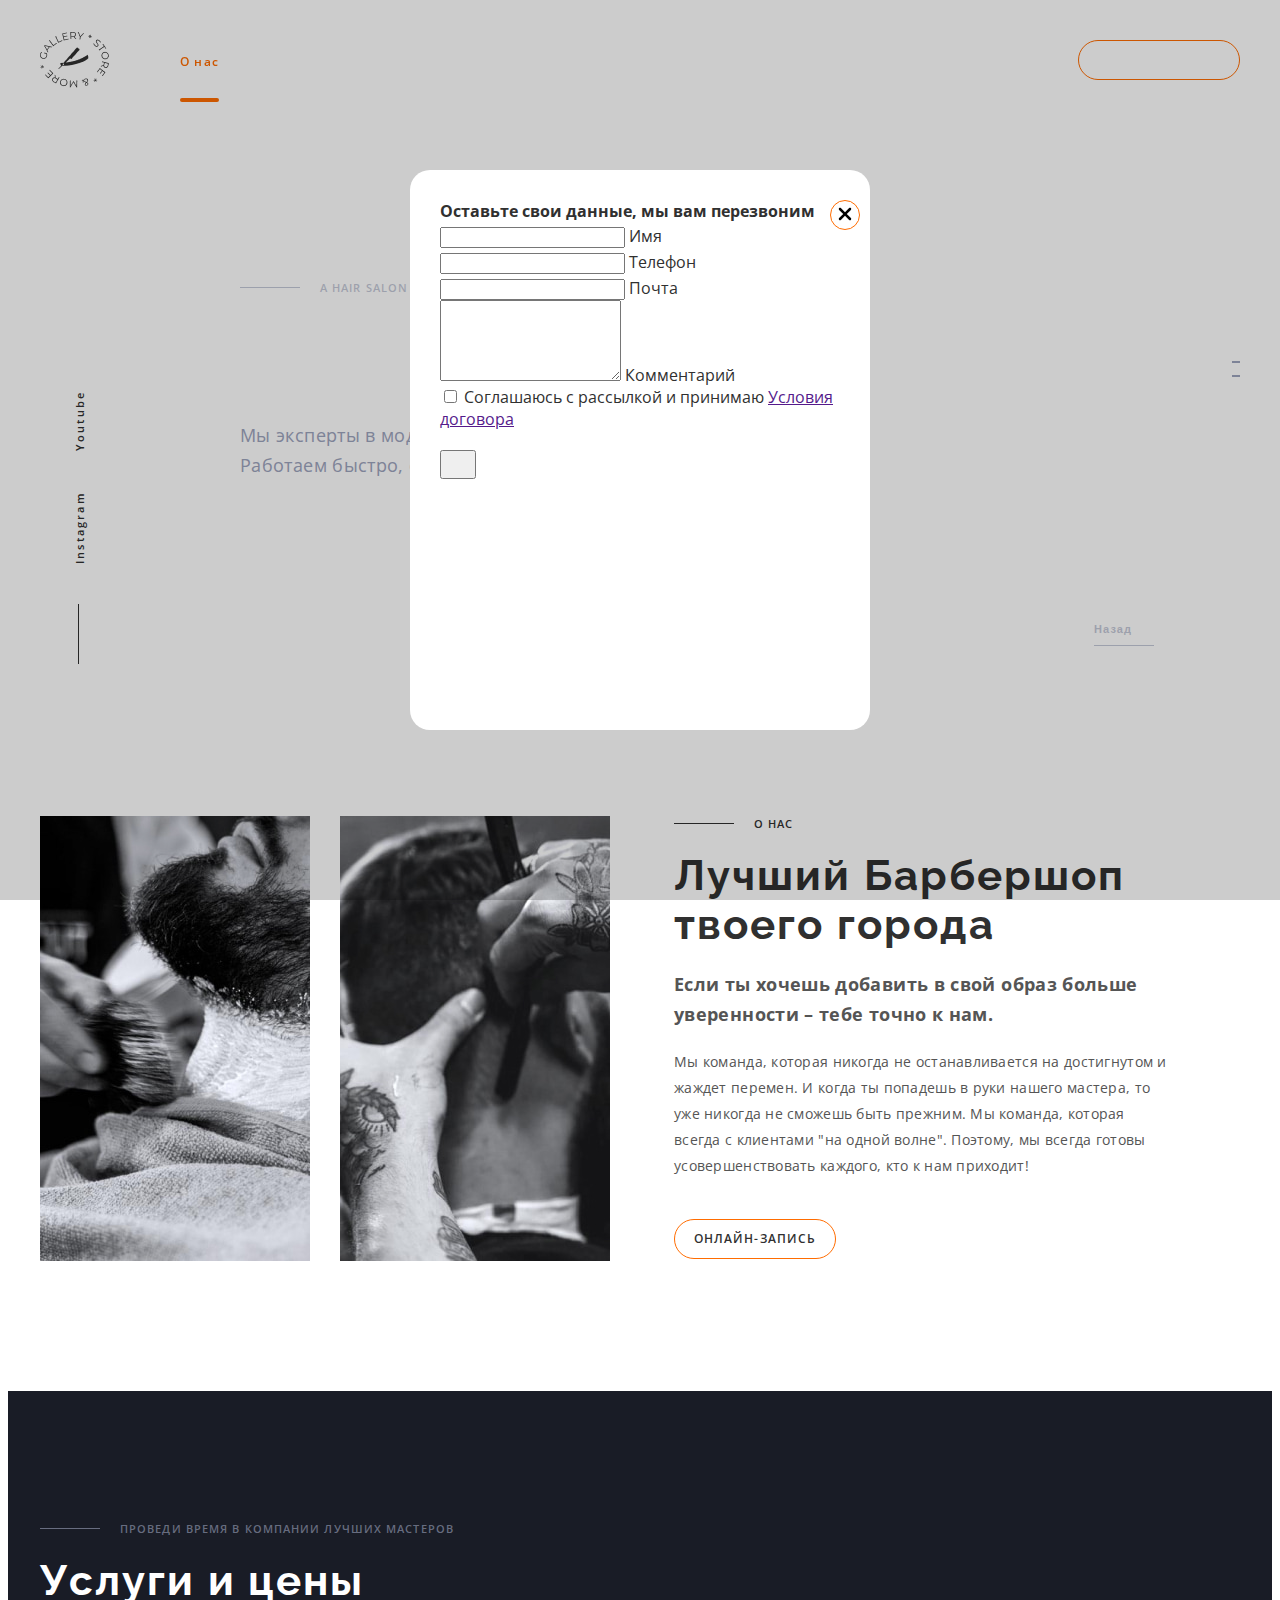
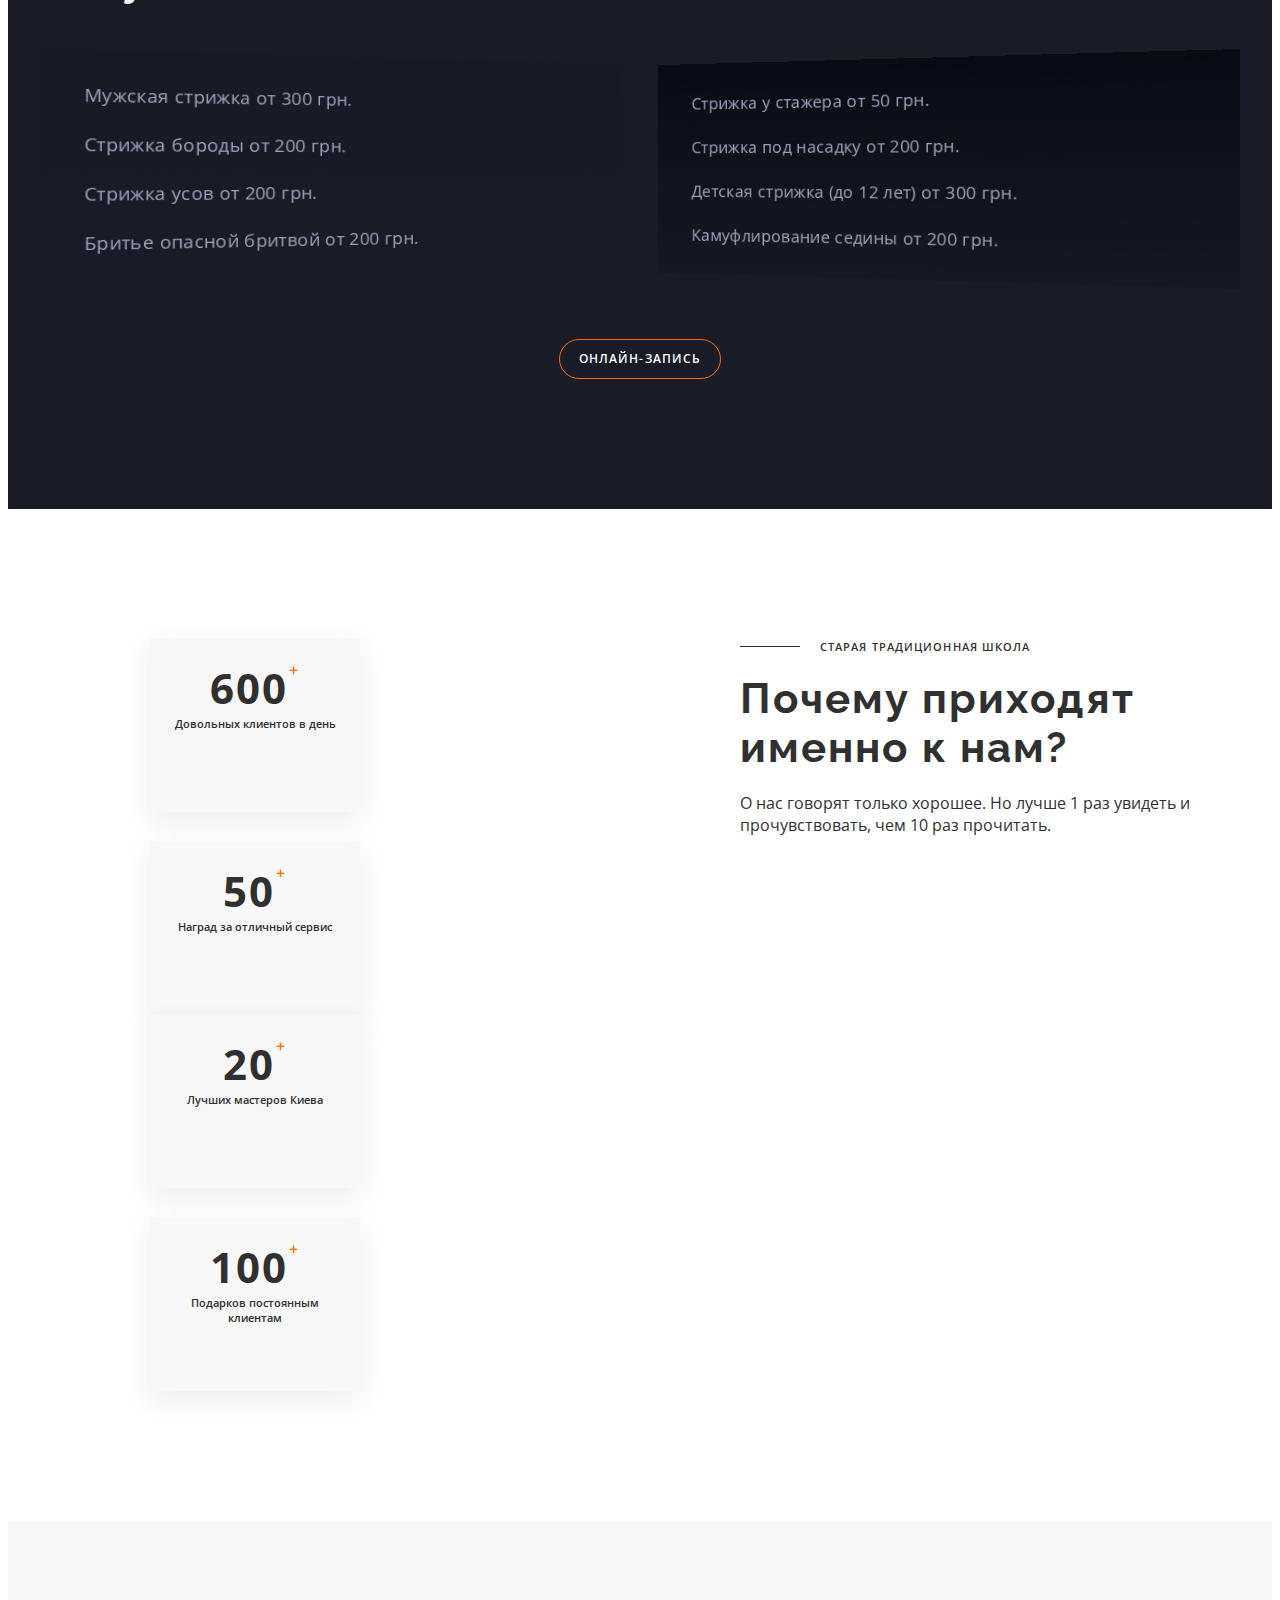
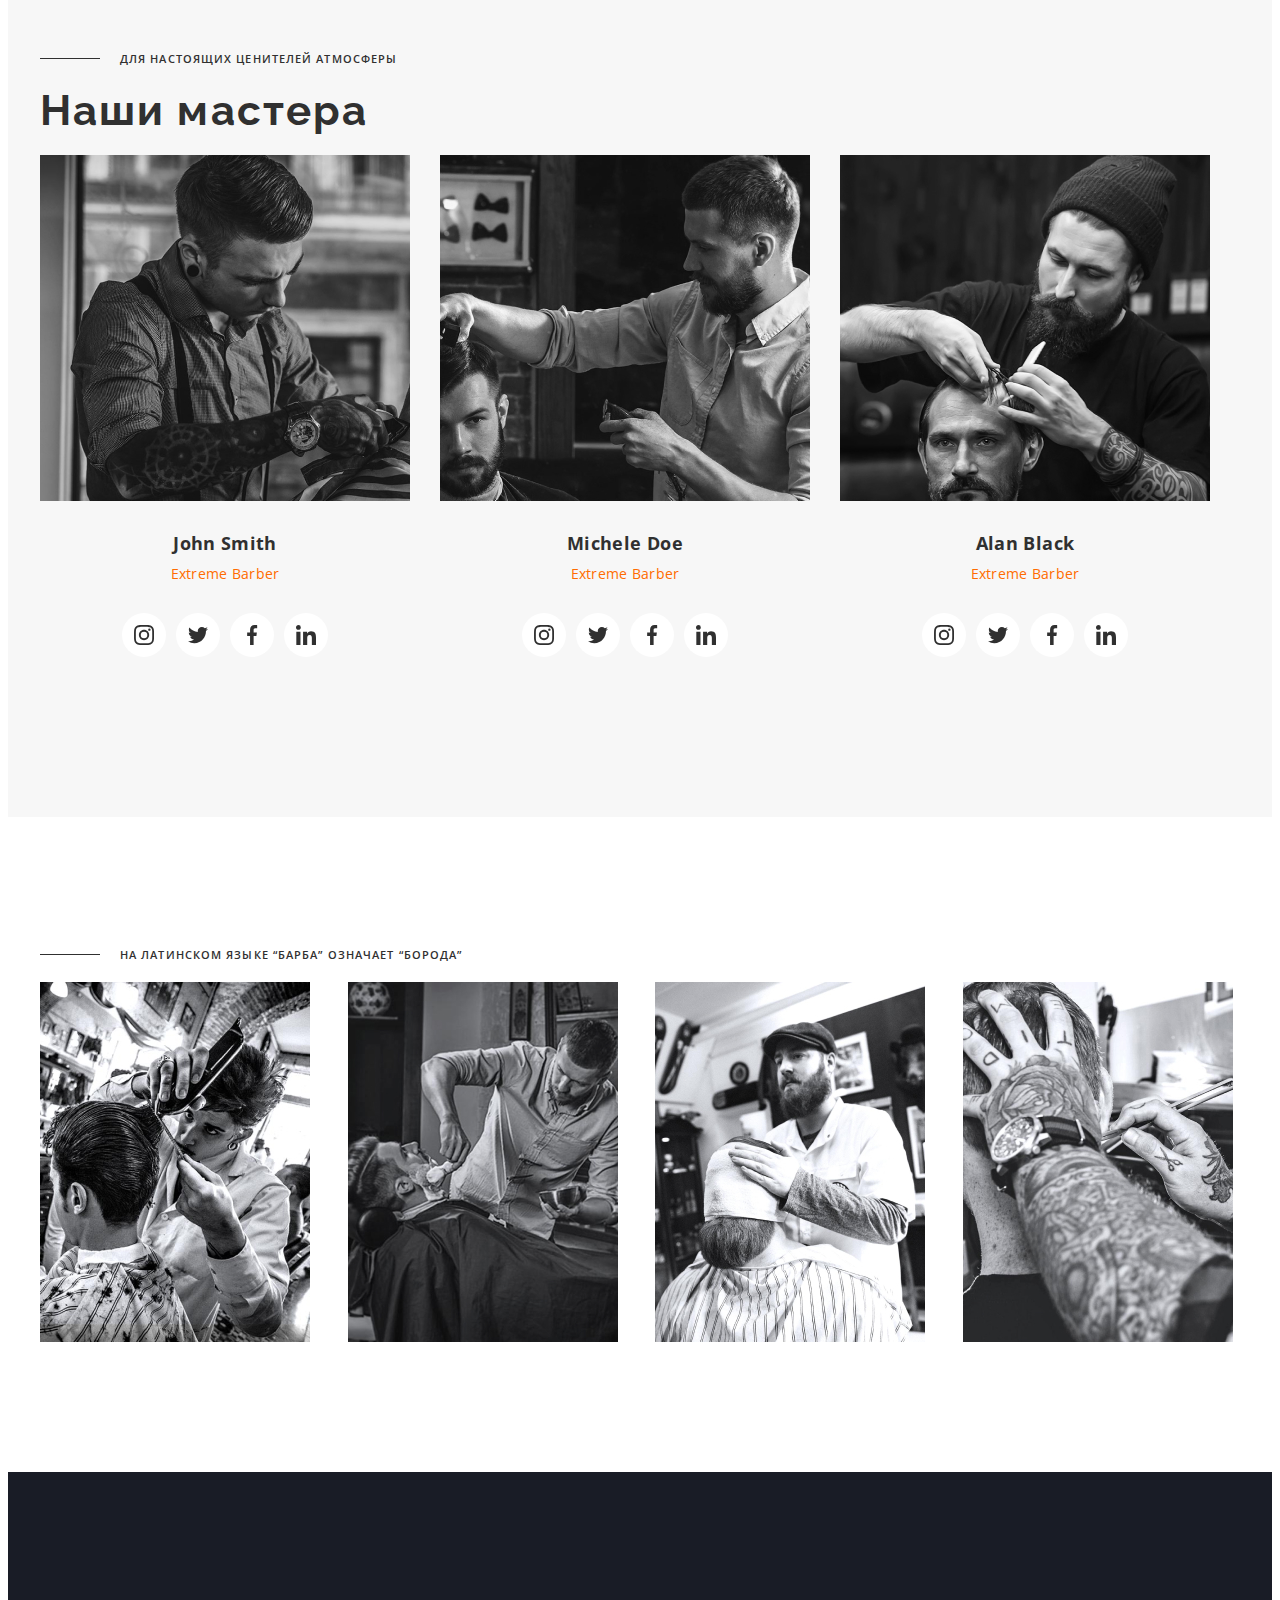
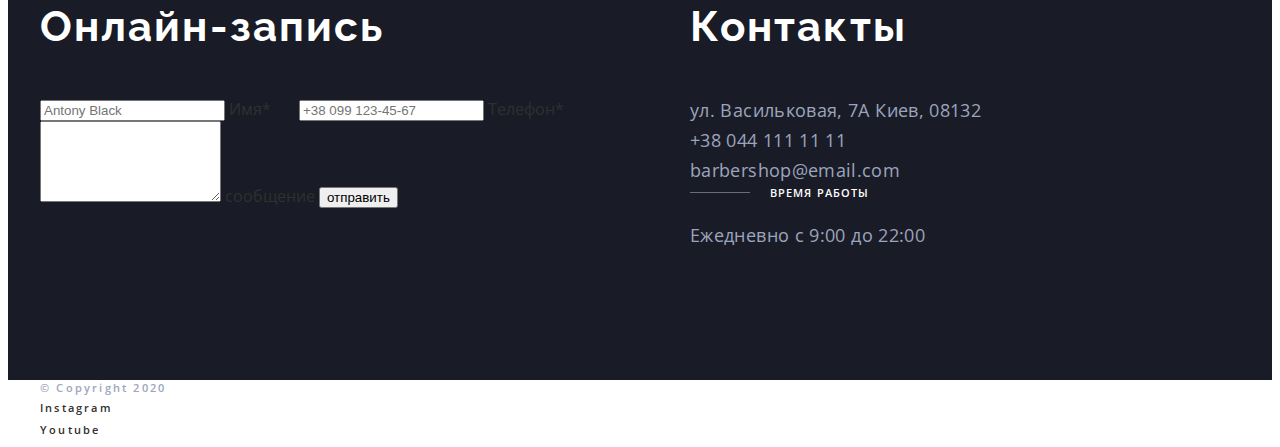
==== commit 741d2118: "Update index.html" ====
--- a/index.html
+++ b/index.html
@@ -451,17 +451,45 @@
         <div class="container contatcs-container">
           <div class="contacts-left-side">
             <h2 class="section-title section-title-mode-dark">Онлайн-запись</h2>
-            <form>
-              <label for="">
-                <input type="text" />
+            <form class="contact-form" name="contact-form">
+              <label class="contact-form-group">
+                <input
+                  class="contact-form-input"
+                  type="text"
+                  name="user-name"
+                  placeholder="Antony Black"
+                />
+                <span class="contact-form-label">Имя*</span>
+                <svg class="contact-form-icon" width="20" height="20">
+                  <use class="contact-form-warning" href="./images/icons.svg"></use>
+                  <use class="contact-form-error" href="./images/icons.svg"></use>
+                </svg>
+                <span></span>
               </label>
-              <label for="">
-                <input type="text" />
+              <label class="contact-form-group">
+                <input
+                  class="contact-form-input"
+                  type="tel"
+                  name="user-phone"
+                  placeholder="+38 099 123-45-67"
+                />
+                <span class="contact-form-label">Телефон*</span>
+                <svg class="contact-form-icon" width="20" height="20">
+                  <use class="contact-form-warning" href="./images/icons.svg"></use>
+                  <use class="contact-form-error" href="./images/icons.svg"></use>
+                </svg>
+                <span></span>
               </label>
-              <label for="">
-                <textarea name="" id="" cols="30" rows="10"></textarea>
+              <label class="contact-form-group">
+                <textarea
+                  class="contact-form-message"
+                  name="user-message"
+                  rows="5"
+                  placeholder=""
+                ></textarea>
+                <span class="contact-form-label">сообщение</span>
               </label>
-              <button type="submit">отправить</button>
+              <button class="contact-form-btn" type="submit">отправить</button>
             </form>
           </div>
           <div class="contacts-group">
@@ -531,116 +559,47 @@
             <use href="./images/icons.svg#icon-close"></use>
           </svg>
         </button>
-        <!-- <form class="modal-form" name="modal-form" autocomplete="off">
-          <div>
-            <label for="user-name">Name</label>
-            <input type="text" id="user-name" name="user-name" placeholder="Alex Black" />
-          </div>
-
-          <label class="modal-form-group">
-            <span class="modal-form-label">Phone</span>
-            <input
-              class="modal-form-input"
-              type="tel"
-              name="user-phone"
-              placeholder="+38 (099) 123-45-67"
-            />
-          </label>
-
-          <label class="modal-form-group">
-            <span class="modal-form-label">Email</span>
-            <input
-              class="modal-form-input"
-              type="email"
-              name="user-email"
-              placeholder="example@mail.com"
-            />
-          </label>
-
-          <label class="modal-form-group">
-            <span class="modal-form-label">Password</span>
-            <input
-              class="modal-form-input"
-              type="password"
-              name="user-pass"
-              placeholder="123-(*&(&-Qasada"
-              minlength="3"
-              maxlength="16"
-            />
-          </label>
-
-          <div>
-            <p>Choose payment way</p>
-            <label>
-              <span>Visa</span>
-              <input type="radio" name="user-payment" value="visa" />
+
+        <form class="register-form">
+          <strong class="register-form-title">Оставьте свои данные, мы вам перезвоним</strong>
+          <div class="register-form-group" role="group">
+            <label class="register-form-wrap">
+              <input class="register-form-input" type="text" />
+              <span class="register-form-label">Имя</span>
+              <svg class="register-form-icon" width="20" height="20">
+                <use href="./images/icons.svg#"></use>
+              </svg>
             </label>
-            <label>
-              <span>Mastercard</span>
-              <input type="radio" name="user-payment" value="mastercard" checked />
+            <label class="register-form-wrap">
+              <input class="register-form-input" type="tel" />
+              <span class="register-form-label">Телефон</span>
+              <svg class="register-form-icon" width="20" height="20">
+                <use href="./images/icons.svg#"></use>
+              </svg>
+            </label>
+            <label class="register-form-wrap">
+              <input class="register-form-input" type="email" />
+              <span class="register-form-label">Почта</span>
+              <svg class="register-form-icon" width="20" height="20">
+                <use href="./images/icons.svg#"></use>
+              </svg>
+            </label>
+            <label class="register-form-wrap">
+              <textarea class="register-form-message" name="" rows="5"></textarea>
+              <span class="">Комментарий</span>
             </label>
           </div>
 
-          <label>
-            <input type="checkbox" name="user-policy" value="privacy-policy" />
-            <span>I agree to <a href="">Privacy policy</a></span>
+          <label class="register-form-agreement">
+            <input class="" type="checkbox" name="agreement" />
+            <span class="register-form-agreement-text">
+              Соглашаюсь с рассылкой и принимаю
+              <a class="register-form-agreement-link" href="">Условия договора</a>
+            </span>
           </label>
-          <label>
-            <input type="checkbox" name="user-cookies" value="cookies" />
-            <span>I agree to Cookies</span>
-          </label>
-          <label>
-            <input type="checkbox" name="user-license" value="license" />
-            <span>I agree to License</span>
-          </label>
-
-          <input type="number" name="user-quantity" min="0" max="100" step="0.1" />
-          <textarea name="" id="" rows="10"></textarea>
-
-          <button type="submit">Submit</button>
-          <button type="reset">Reset</button>
-        </form> -->
-
-        <form class="form">
-          <strong class="form-title">Залиште свої дані, ми вам передзвонимо</strong>
-
-          <label class="form-group">
-            <span class="form-label">Телефон</span>
-            <input class="form-input" type="tel" name="user-phone" />
-            <svg class="form-icon" width="20" height="20">
-              <use href=""></use>
-            </svg>
-          </label>
-
-          <label class="form-group">
-            <span class="form-label">Телефон</span>
-            <input class="form-input" type="tel" name="user-phone" />
-            <svg class="form-icon" width="20" height="20">
-              <use href=""></use>
-            </svg>
-          </label>
-
-          <label class="form-group">
-            <span class="form-label">Телефон</span>
-            <input class="form-input" type="tel" name="user-phone" />
-            <svg class="form-icon" width="20" height="20">
-              <use href=""></use>
-            </svg>
-          </label>
-
-          <label class="form-group">
-            <span class="form-label">Телефон</span>
-            <textarea class="form-input" type="tel" name="user-phone"></textarea>
-          </label>
-
-          <label>
-            <input type="checkbox" name="" id="" />
-            <span>Погоджуюся з розсилкою та приймаю <a href="">Умови договору</a></span>
-          </label>
-
-          <button type="submit">
-            Підписатися
-            <svg width="" height="">
+
+          <button class="register-form-btn" type="submit">
+            <svg width="20" height="20">
               <use href=""></use>
             </svg>
           </button>
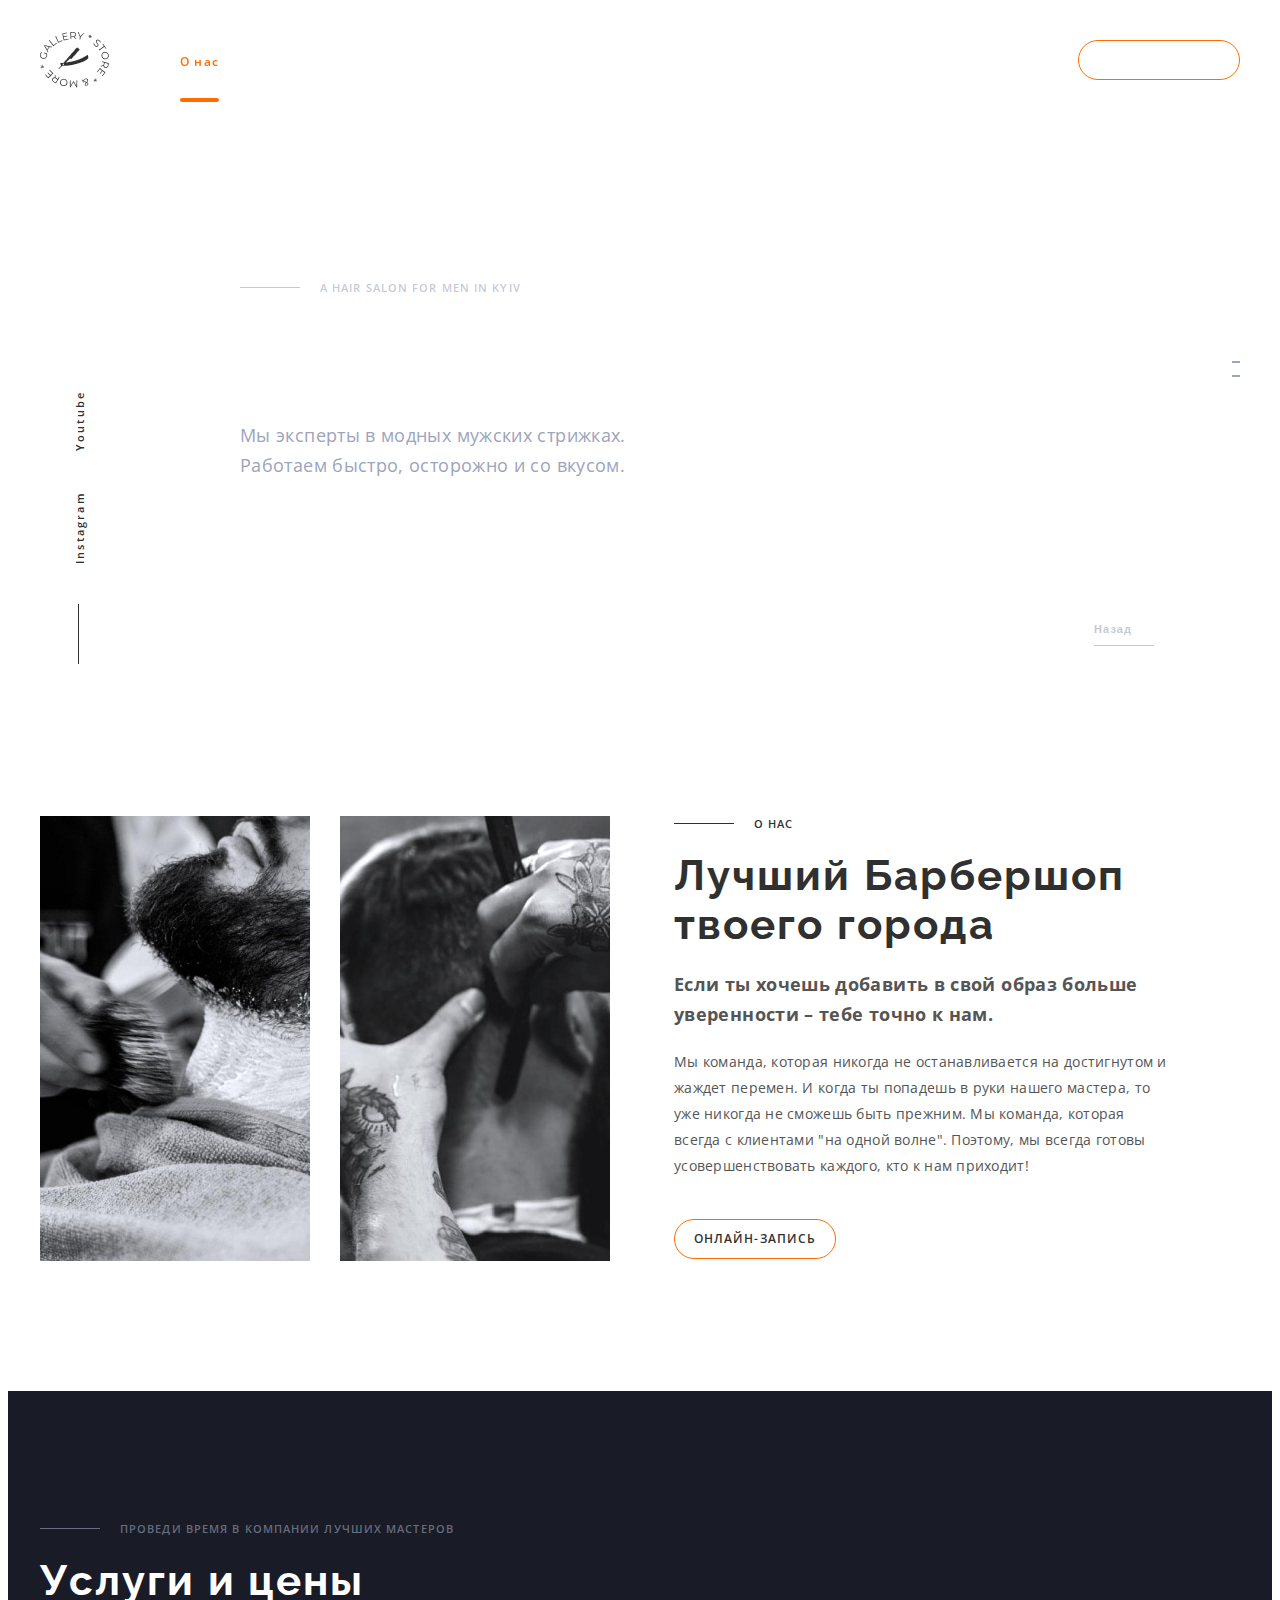
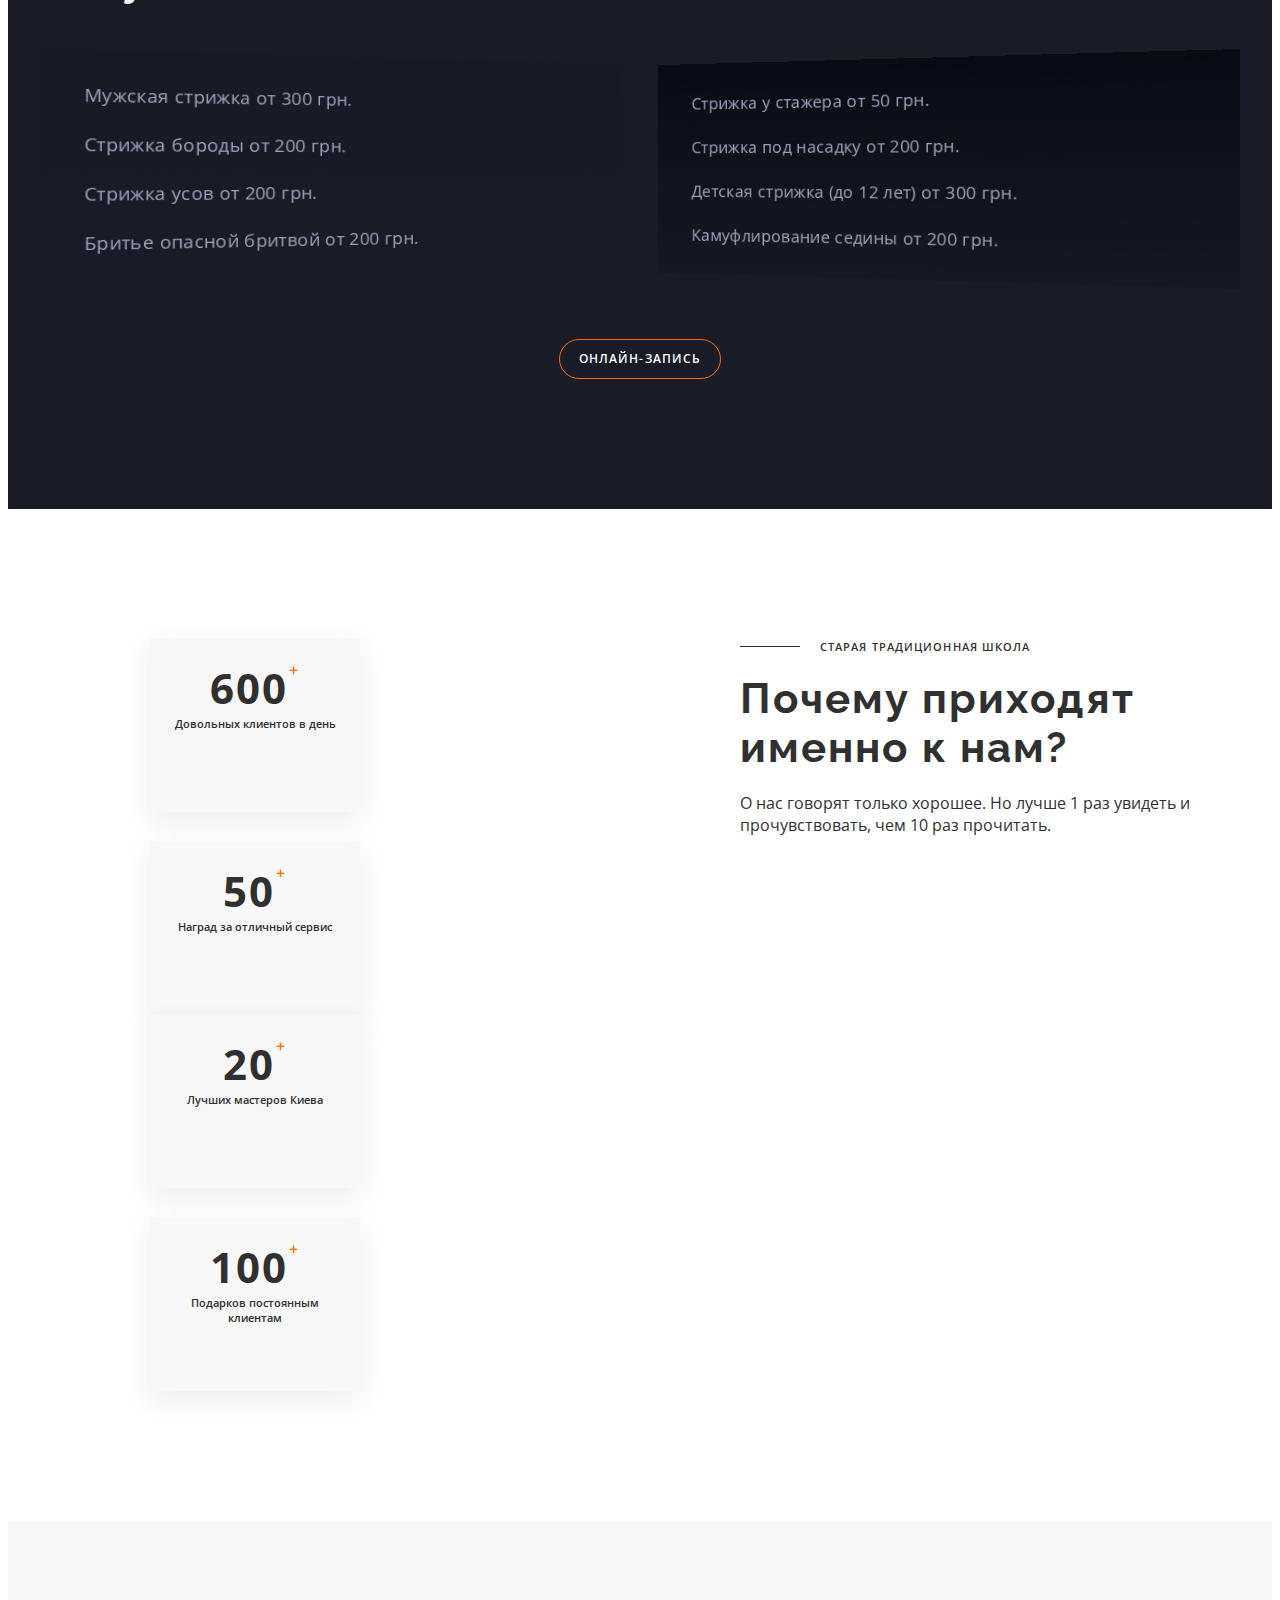
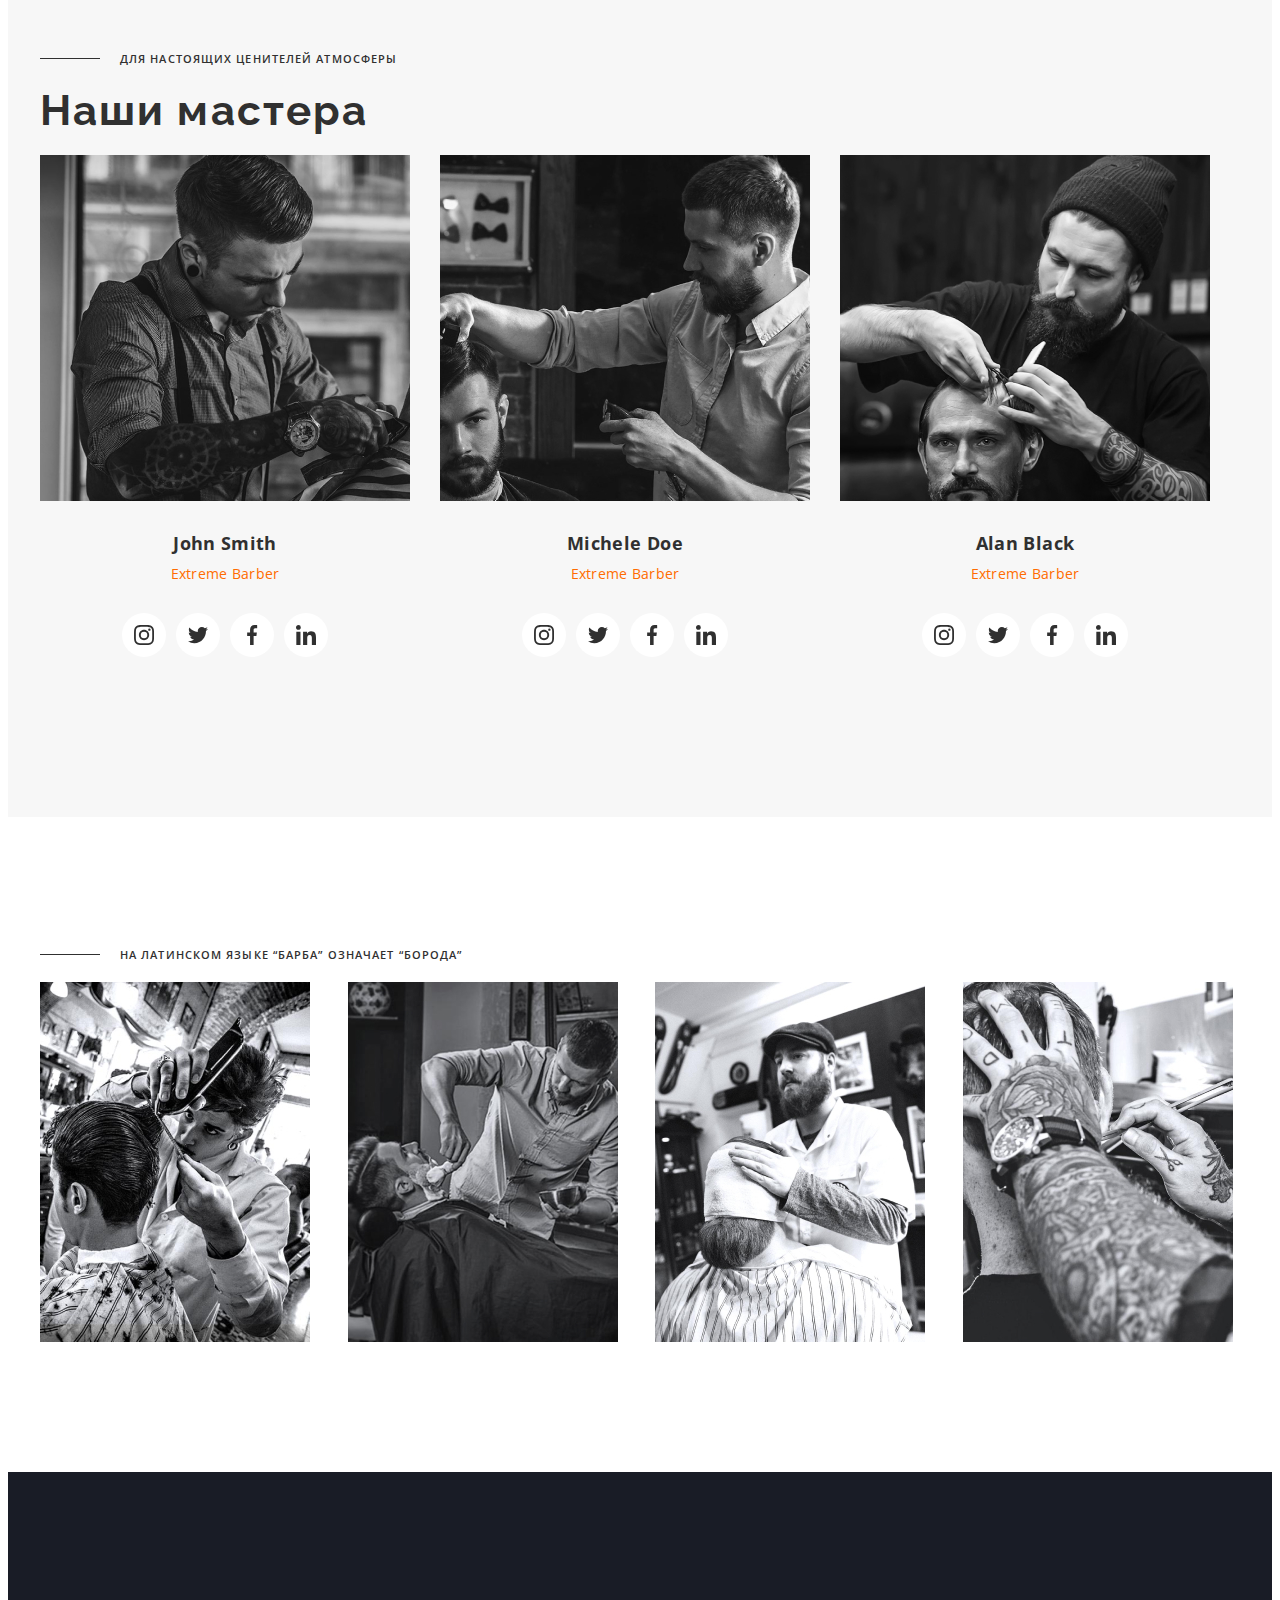
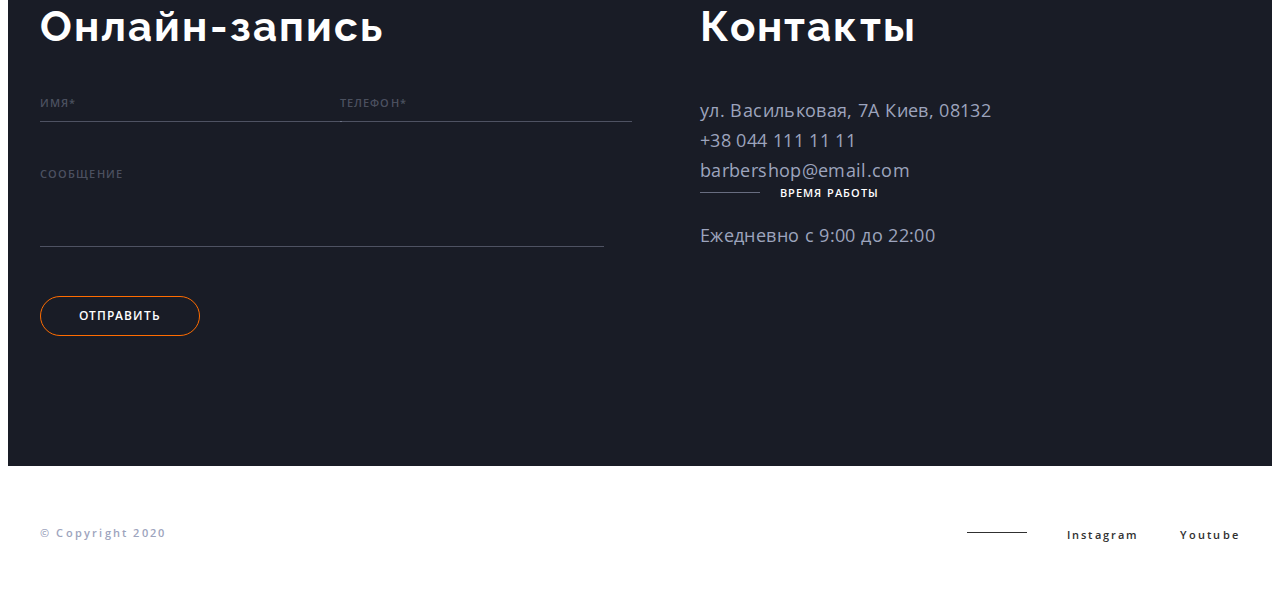
==== commit 94394e73: "add module 06 practice" ====
--- a/index.html
+++ b/index.html
@@ -452,44 +452,52 @@
           <div class="contacts-left-side">
             <h2 class="section-title section-title-mode-dark">Онлайн-запись</h2>
             <form class="contact-form" name="contact-form">
-              <label class="contact-form-group">
-                <input
-                  class="contact-form-input"
-                  type="text"
-                  name="user-name"
-                  placeholder="Antony Black"
-                />
-                <span class="contact-form-label">Имя*</span>
-                <svg class="contact-form-icon" width="20" height="20">
-                  <use class="contact-form-warning" href="./images/icons.svg"></use>
-                  <use class="contact-form-error" href="./images/icons.svg"></use>
-                </svg>
-                <span></span>
-              </label>
-              <label class="contact-form-group">
-                <input
-                  class="contact-form-input"
-                  type="tel"
-                  name="user-phone"
-                  placeholder="+38 099 123-45-67"
-                />
-                <span class="contact-form-label">Телефон*</span>
-                <svg class="contact-form-icon" width="20" height="20">
-                  <use class="contact-form-warning" href="./images/icons.svg"></use>
-                  <use class="contact-form-error" href="./images/icons.svg"></use>
-                </svg>
-                <span></span>
-              </label>
+              <div class="contact-form-wrap">
+                <label class="contact-form-group">
+                  <input
+                    class="contact-form-input"
+                    type="text"
+                    name="user-name"
+                    placeholder="Antony Black"
+                    required
+                    minlength="3"
+                  />
+                  <span class="contact-form-label">Имя*</span>
+                  <svg class="contact-form-icon" width="20" height="20">
+                    <use class="contact-form-warning" href="./images/icons.svg#icon-warning"></use>
+                    <use class="contact-form-success" href="./images/icons.svg#icon-success"></use>
+                  </svg>
+                  <span class="contact-form-notfication">Укажите минимум 3 символа</span>
+                </label>
+                <label class="contact-form-group">
+                  <input
+                    class="contact-form-input"
+                    type="tel"
+                    name="user-phone"
+                    placeholder="+38 099 123-45-67"
+                    required
+                    maxlength="12"
+                  />
+                  <span class="contact-form-label">Телефон*</span>
+                  <svg class="contact-form-icon" width="20" height="20">
+                    <use class="contact-form-warning" href="./images/icons.svg#icon-warning"></use>
+                    <use class="contact-form-success" href="./images/icons.svg#icon-success"></use>
+                  </svg>
+                  <span class="contact-form-notfication"
+                    >Укажите номер в формате +38 099 123-45-67</span
+                  >
+                </label>
+              </div>
               <label class="contact-form-group">
                 <textarea
                   class="contact-form-message"
                   name="user-message"
                   rows="5"
-                  placeholder=""
+                  placeholder=" "
                 ></textarea>
                 <span class="contact-form-label">сообщение</span>
               </label>
-              <button class="contact-form-btn" type="submit">отправить</button>
+              <button class="contact-form-btn btn btn-mode-dark" type="submit">отправить</button>
             </form>
           </div>
           <div class="contacts-group">
@@ -518,7 +526,10 @@
 
             <p class="contacts-schedule uppertitle uppertitle-mode-dark">время работы</p>
             <p class="contacts-time">
-              Ежедневно с <time datatime="09:00">9:00</time> до <time datatime="22:00">22:00</time>
+              Ежедневно с
+              <time datatime="09:00">9:00</time>
+              до
+              <time datatime="22:00">22:00</time>
             </p>
           </div>
         </div>
@@ -526,7 +537,7 @@
     </main>
     <!-- Footer section -->
     <footer class="footer">
-      <div class="container">
+      <div class="container footer-container">
         <p class="footer-copyright">&#169; Copyright 2020</p>
         <ul class="footer-list list">
           <li class="footer-item">
@@ -552,7 +563,7 @@
     </footer>
 
     <!-- Modal window -->
-    <div class="backdrop" data-modal>
+    <div class="backdrop is-hidden" data-modal>
       <div class="modal">
         <button class="modal-btn" type="button" data-modal-close>
           <svg class="modal-btn-icon" width="20" height="20">
@@ -564,34 +575,43 @@
           <strong class="register-form-title">Оставьте свои данные, мы вам перезвоним</strong>
           <div class="register-form-group" role="group">
             <label class="register-form-wrap">
+              <span class="register-form-label">Имя</span>
               <input class="register-form-input" type="text" />
-              <span class="register-form-label">Имя</span>
               <svg class="register-form-icon" width="20" height="20">
-                <use href="./images/icons.svg#"></use>
+                <use href="./images/icons.svg#icon-profile"></use>
               </svg>
             </label>
             <label class="register-form-wrap">
+              <span class="register-form-label">Телефон</span>
               <input class="register-form-input" type="tel" />
-              <span class="register-form-label">Телефон</span>
               <svg class="register-form-icon" width="20" height="20">
-                <use href="./images/icons.svg#"></use>
+                <use href="./images/icons.svg#icon-phone"></use>
               </svg>
             </label>
             <label class="register-form-wrap">
+              <span class="register-form-label">Почта</span>
               <input class="register-form-input" type="email" />
-              <span class="register-form-label">Почта</span>
               <svg class="register-form-icon" width="20" height="20">
-                <use href="./images/icons.svg#"></use>
+                <use href="./images/icons.svg#icon-mail"></use>
               </svg>
             </label>
             <label class="register-form-wrap">
-              <textarea class="register-form-message" name="" rows="5"></textarea>
-              <span class="">Комментарий</span>
+              <span class="register-form-label">Комментарий</span>
+              <textarea
+                class="register-form-message"
+                name=""
+                rows="5"
+                placeholder="Введите свое сообщение"
+              ></textarea>
             </label>
           </div>
 
           <label class="register-form-agreement">
-            <input class="" type="checkbox" name="agreement" />
+            <input class="register-checkbox visuaaly-hidden" type="checkbox" name="agreement" />
+            <svg class="register-icon" width="20" height="20">
+              <use class="register-icon-uncheck" href="./images/icons.svg#icon-uncheck"></use>
+              <use class="register-icon-check" href="./images/icons.svg#icon-check"></use>
+            </svg>
             <span class="register-form-agreement-text">
               Соглашаюсь с рассылкой и принимаю
               <a class="register-form-agreement-link" href="">Условия договора</a>
@@ -599,8 +619,9 @@
           </label>
 
           <button class="register-form-btn" type="submit">
-            <svg width="20" height="20">
-              <use href=""></use>
+            Отправить
+            <svg class="register-form-btn-icon" width="20" height="20">
+              <use href="./images/icons.svg#icon-plane"></use>
             </svg>
           </button>
         </form>
--- a/css/styles.css
+++ b/css/styles.css
@@ -51,6 +51,19 @@
   margin: 0;
 }
 
+.visuaaly-hidden {
+  position: absolute;
+  white-space: nowrap;
+  width: 1px;
+  height: 1px;
+  overflow: hidden;
+  border: 0;
+  padding: 0;
+  clip: rect(0 0 0 0);
+  clip-path: inset(50%);
+  margin: -1px;
+}
+
 /**
   |============================
   | Card set
@@ -730,11 +743,190 @@
   letter-spacing: 0.02em;
   color: #9da4bd;
 }
+
+/* contacts form */
+.contact-form {
+  width: 560px;
+}
+.contact-form-wrap {
+  display: flex;
+  align-items: center;
+  gap: 30px;
+
+  margin-bottom: 44px;
+}
+
+.contact-form-group {
+  position: relative;
+  display: block;
+}
+
+.contact-form-group:first-child {
+  flex-basis: 270px;
+}
+.contact-form-group:last-child {
+  flex-basis: 260px;
+}
+
+.contact-form-input {
+  width: 100%;
+  height: 24px;
+  padding-right: 30px;
+
+  font-size: 12px;
+  color: #ffffff;
+
+  border: none;
+  border-bottom: 1px solid rgba(157, 164, 189, 0.4);
+  outline: transparent;
+  background-color: transparent;
+
+  transition: border-color var(--anim-fast);
+}
+
+.contact-form-input:focus,
+.contact-form-input:not(:placeholder-shown) {
+  border-color: #ffffff;
+}
+
+.contact-form-input:required:valid:not(:placeholder-shown) {
+  border-color: rgb(31, 109, 0);
+}
+.contact-form-input:required:invalid:not(:placeholder-shown) {
+  border-color: rgb(255, 217, 0);
+}
+
+.contact-form-input::placeholder {
+  color: transparent;
+  transition: color var(--anim-fast);
+}
+
+.contact-form-input:focus::placeholder {
+  color: rgba(157, 164, 189, 0.4);
+}
+
+.contact-form-label {
+  position: absolute;
+  top: 0;
+  left: 0;
+
+  transform-origin: top left;
+  transition: transform var(--anim-fast), color var(--anim-fast);
+
+  font-weight: 600;
+  font-size: 11px;
+  line-height: calc(15 / 11);
+  letter-spacing: 0.1em;
+  text-transform: uppercase;
+  color: rgba(157, 164, 189, 0.4);
+}
+
+.contact-form-input:focus + .contact-form-label,
+.contact-form-input:not(:placeholder-shown) + .contact-form-label,
+.contact-form-message:focus + .contact-form-label,
+.contact-form-message:not(:placeholder-shown) + .contact-form-label {
+  color: #ffffff;
+  transform: translateY(-15px) scale(0.8);
+}
+
+.contact-form-icon {
+  position: absolute;
+  top: 0;
+  right: 5px;
+}
+
+.contact-form-warning,
+.contact-form-success {
+  opacity: 0;
+  transform: scale(0.4);
+  transform-origin: center;
+
+  transition: opacity var(--anim-fast), transform var(--anim-fast);
+}
+
+.contact-form-warning {
+  fill: rgb(255, 217, 0);
+}
+
+.contact-form-input:invalid:required:not(:placeholder-shown)
+  ~ .contact-form-icon
+  .contact-form-warning {
+  opacity: 1;
+  transform: scale(1);
+}
+
+.contact-form-success {
+  fill: rgb(31, 109, 0);
+}
+
+.contact-form-input:valid:required:not(:placeholder-shown)
+  ~ .contact-form-icon
+  .contact-form-success {
+  opacity: 1;
+  transform: scale(1);
+}
+
+.contact-form-notfication {
+  display: inline-block;
+  width: 100%;
+
+  position: absolute;
+  bottom: 0;
+  left: 50%;
+  transform: translate(-50%, 15px) scale(0.3);
+  transform-origin: center;
+  opacity: 0;
+  transition: opacity var(--anim-fast), transform var(--anim-fast);
+
+  font-size: 9px;
+  color: rgb(255, 217, 0);
+  text-align: center;
+}
+
+.contact-form-input:invalid:required:not(:placeholder-shown) ~ .contact-form-notfication {
+  opacity: 1;
+  transform: translate(-50%, 15px) scale(1);
+}
+
+.contact-form-message {
+  width: 100%;
+  height: 76px;
+
+  font-size: 12px;
+  color: #ffffff;
+
+  border: none;
+  border-bottom: 1px solid rgba(157, 164, 189, 0.4);
+  outline: transparent;
+  background-color: transparent;
+  resize: none;
+
+  transition: border-color var(--anim-fast);
+}
+
+.contact-form-message:focus,
+.contact-form-message:not(:placeholder-shown) {
+  border-color: #ffffff;
+}
+
+.contact-form-btn {
+  margin-top: 44px;
+}
 /**
   |============================
   | Footer section
   |============================
 */
+.footer {
+  padding-top: 56px;
+  padding-bottom: 56px;
+}
+
+.footer-container {
+  display: flex;
+  align-items: center;
+}
+
 .footer-copyright {
   font-weight: 600;
   font-size: 11px;
@@ -743,6 +935,21 @@
   color: #9da4bd;
 }
 
+.footer-list {
+  display: flex;
+  align-items: center;
+  gap: 40px;
+  margin-left: auto;
+}
+
+.footer-list:before {
+  content: '';
+  display: block;
+  width: 60px;
+  height: 1px;
+  background-color: #303030;
+}
+
 .footer-link {
   font-weight: 600;
   font-size: 11px;
@@ -774,7 +981,6 @@
   background-color: #ffffff;
   border-radius: 50%;
 
-  /* transition: color var(--anim-fast), box-shadow var(--anim-fast); */
   transition: 300ms ease;
 }
 
@@ -782,24 +988,11 @@
 .socials-link:focus {
   color: #ff6c00;
   width: 100px;
-  /* box-shadow: rgba(0, 0, 0, 0.35) 0px 5px 15px; */
 }
 
 .socials-icon {
   fill: currentColor;
 }
-
-/* спосіб з вказанням fill для іконки */
-/* .socials-link:hover {
-  background-color: lightblue;
-}
-
-.socials-icon {
-  transition: fill var(--anim-fast);
-}
-.socials-link:hover .socials-icon {
-  fill: #ff6c00;
-} */
 
 /**
   |============================
@@ -811,10 +1004,6 @@
   top: 0;
   left: 0;
   z-index: 1000;
-  /*
-  display: flex;
-  align-items: center;
-  justify-content: center; */
 
   width: 100%;
   height: 100%;
@@ -841,8 +1030,10 @@
   left: 50%;
   transform: translate(-50%, -50%) scale(1) rotate(0);
 
-  width: 400px;
-  height: 500px;
+  width: 500px;
+  min-height: 500px;
+  padding: 50px 30px;
+
   background-color: #fff;
   border-radius: 20px;
 
@@ -878,23 +1069,112 @@
   | Modal form
   |============================
 */
-
-.modal {
-  padding: 30px;
-}
-
-.modal button {
+.register-form {
+  text-align: center;
+}
+
+.register-form-title {
   display: block;
-  margin-top: 20px;
-}
-
-.modal-form {
-  display: flex;
-  flex-direction: column;
-
-  gap: 10px;
-}
-
-.modal-form-label {
-  /* display: block; */
-}
+  margin-bottom: 25px;
+
+  font-size: 18px;
+  text-align: center;
+}
+
+.register-form-group {
+  margin-bottom: 25px;
+}
+
+.register-form-wrap {
+  position: relative;
+  display: block;
+  margin-bottom: 12px;
+}
+
+.register-form-wrap:last-child {
+  margin-bottom: 0;
+}
+
+.register-form-label {
+  display: block;
+  text-align: left;
+  margin-bottom: 6px;
+  padding-left: 5px;
+}
+
+.register-form-input,
+.register-form-message {
+  width: 100%;
+  border: 1px solid #ff6c00;
+  padding: 10px;
+  padding-left: 50px;
+  border-radius: 5px;
+
+  outline: transparent;
+}
+
+.register-form-message {
+  padding: 10px;
+  height: 90px;
+  resize: none;
+}
+
+.register-form-icon {
+  position: absolute;
+  bottom: 10px;
+  left: 15px;
+}
+
+.register-form-agreement {
+  display: flex;
+  align-items: center;
+  justify-content: center;
+  gap: 8px;
+  margin-bottom: 25px;
+}
+
+.register-checkbox:checked + .register-icon .register-icon-uncheck {
+  opacity: 0;
+  transition: opacity var(--anim-fast);
+}
+
+.register-icon-check {
+  opacity: 0;
+  fill: #ff6c00;
+  transition: opacity var(--anim-fast);
+}
+
+.register-checkbox:checked + .register-icon .register-icon-check {
+  opacity: 1;
+}
+
+.register-form-agreement-text {
+  font-size: 14px;
+  user-select: none;
+  text-underline-position: under;
+}
+
+.register-form-agreement-link {
+  color: #ff6c00;
+}
+
+.register-form-btn {
+  display: inline-flex;
+  align-items: center;
+  gap: 8px;
+
+  padding: 10px 25px;
+
+  color: #303030;
+  font-weight: 700;
+  text-transform: uppercase;
+  background-color: transparent;
+  border: 1px solid #ff6c00;
+  border-radius: 10px;
+
+  cursor: pointer;
+}
+
+.register-form-btn-icon {
+  fill: #ff6c00;
+}
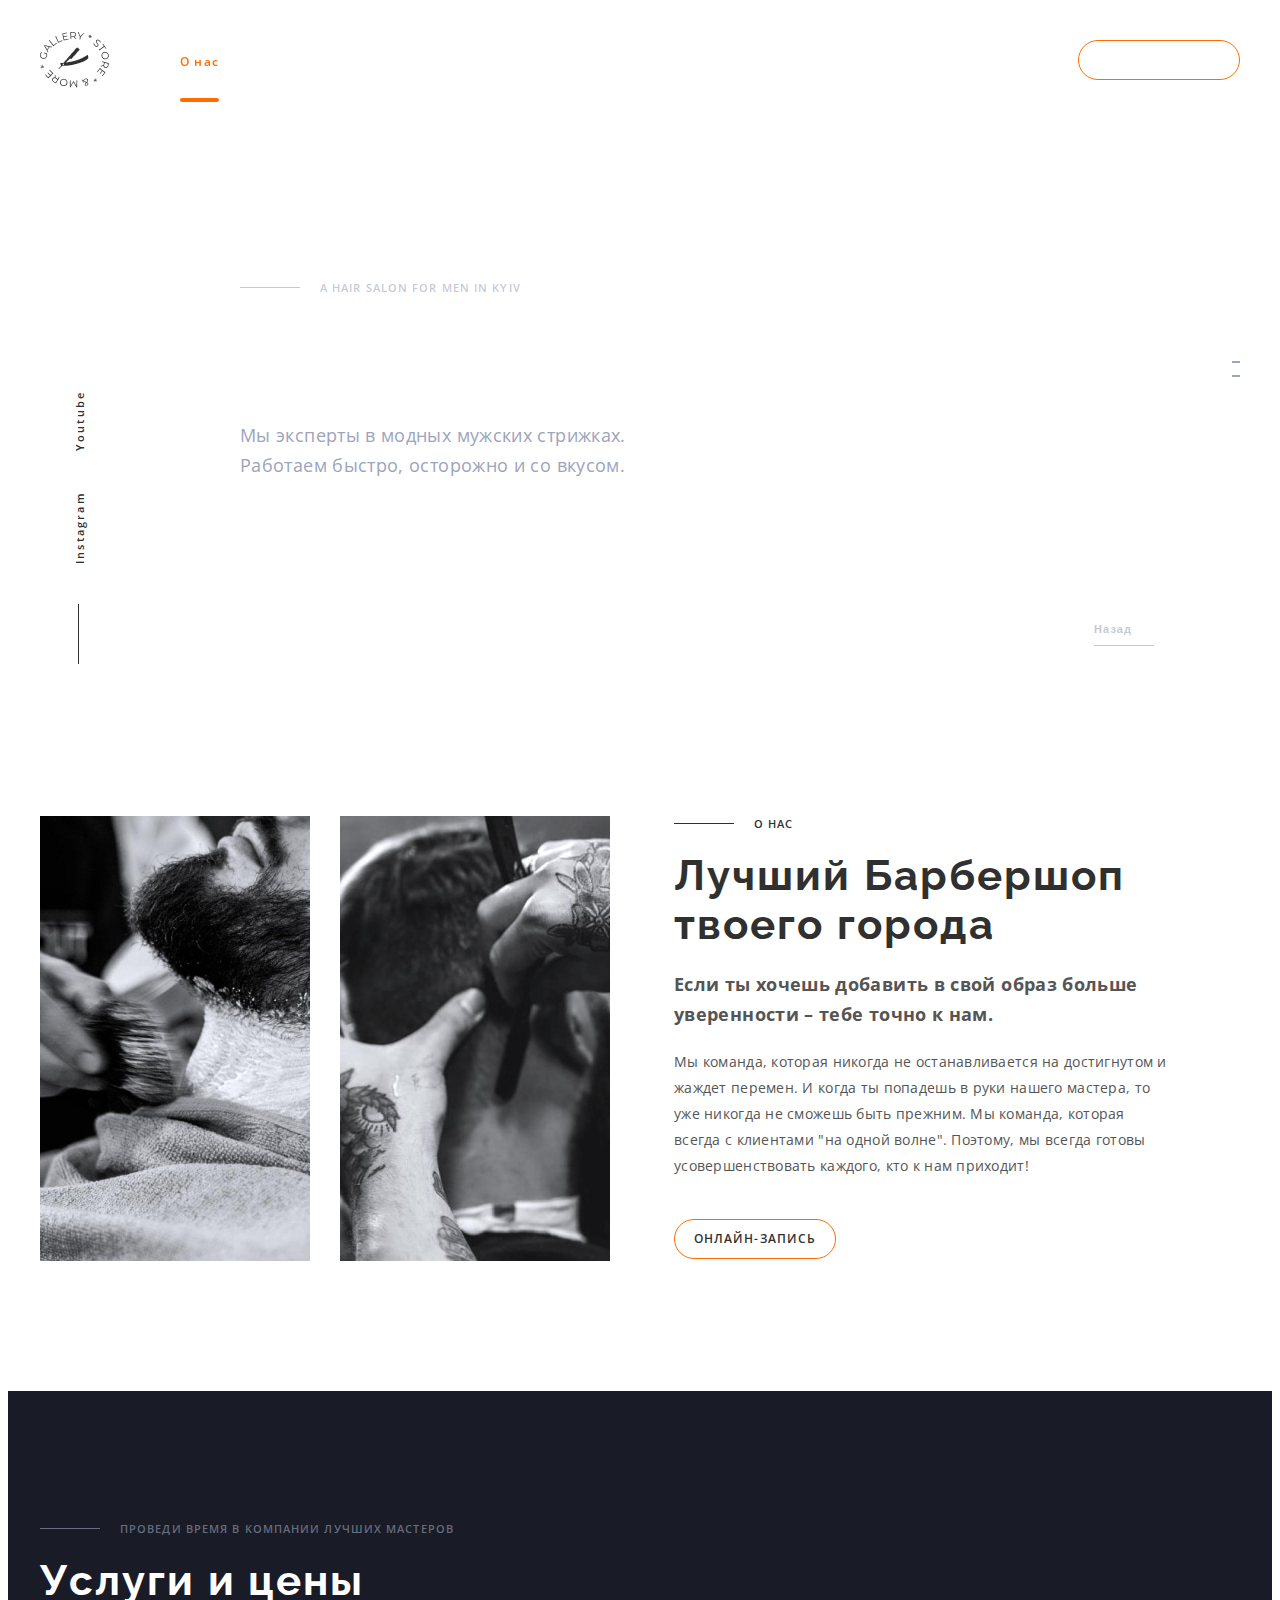
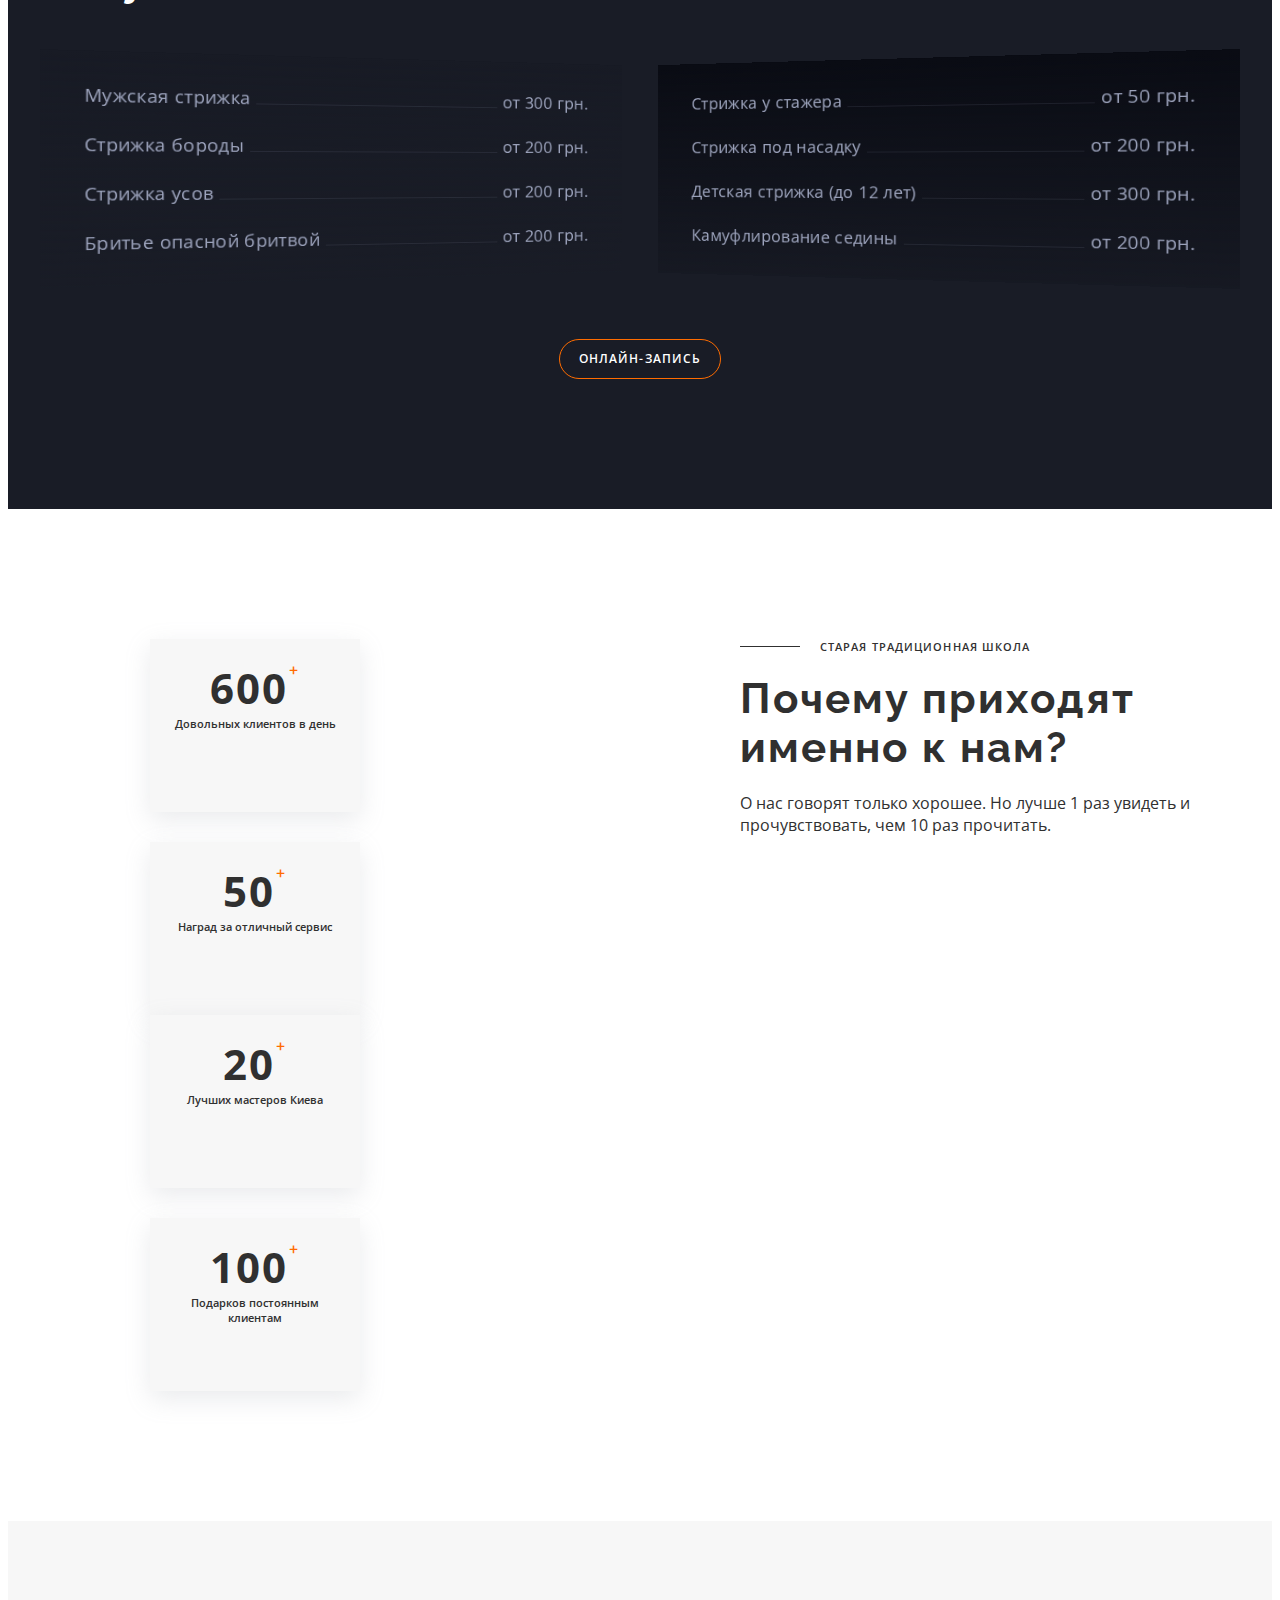
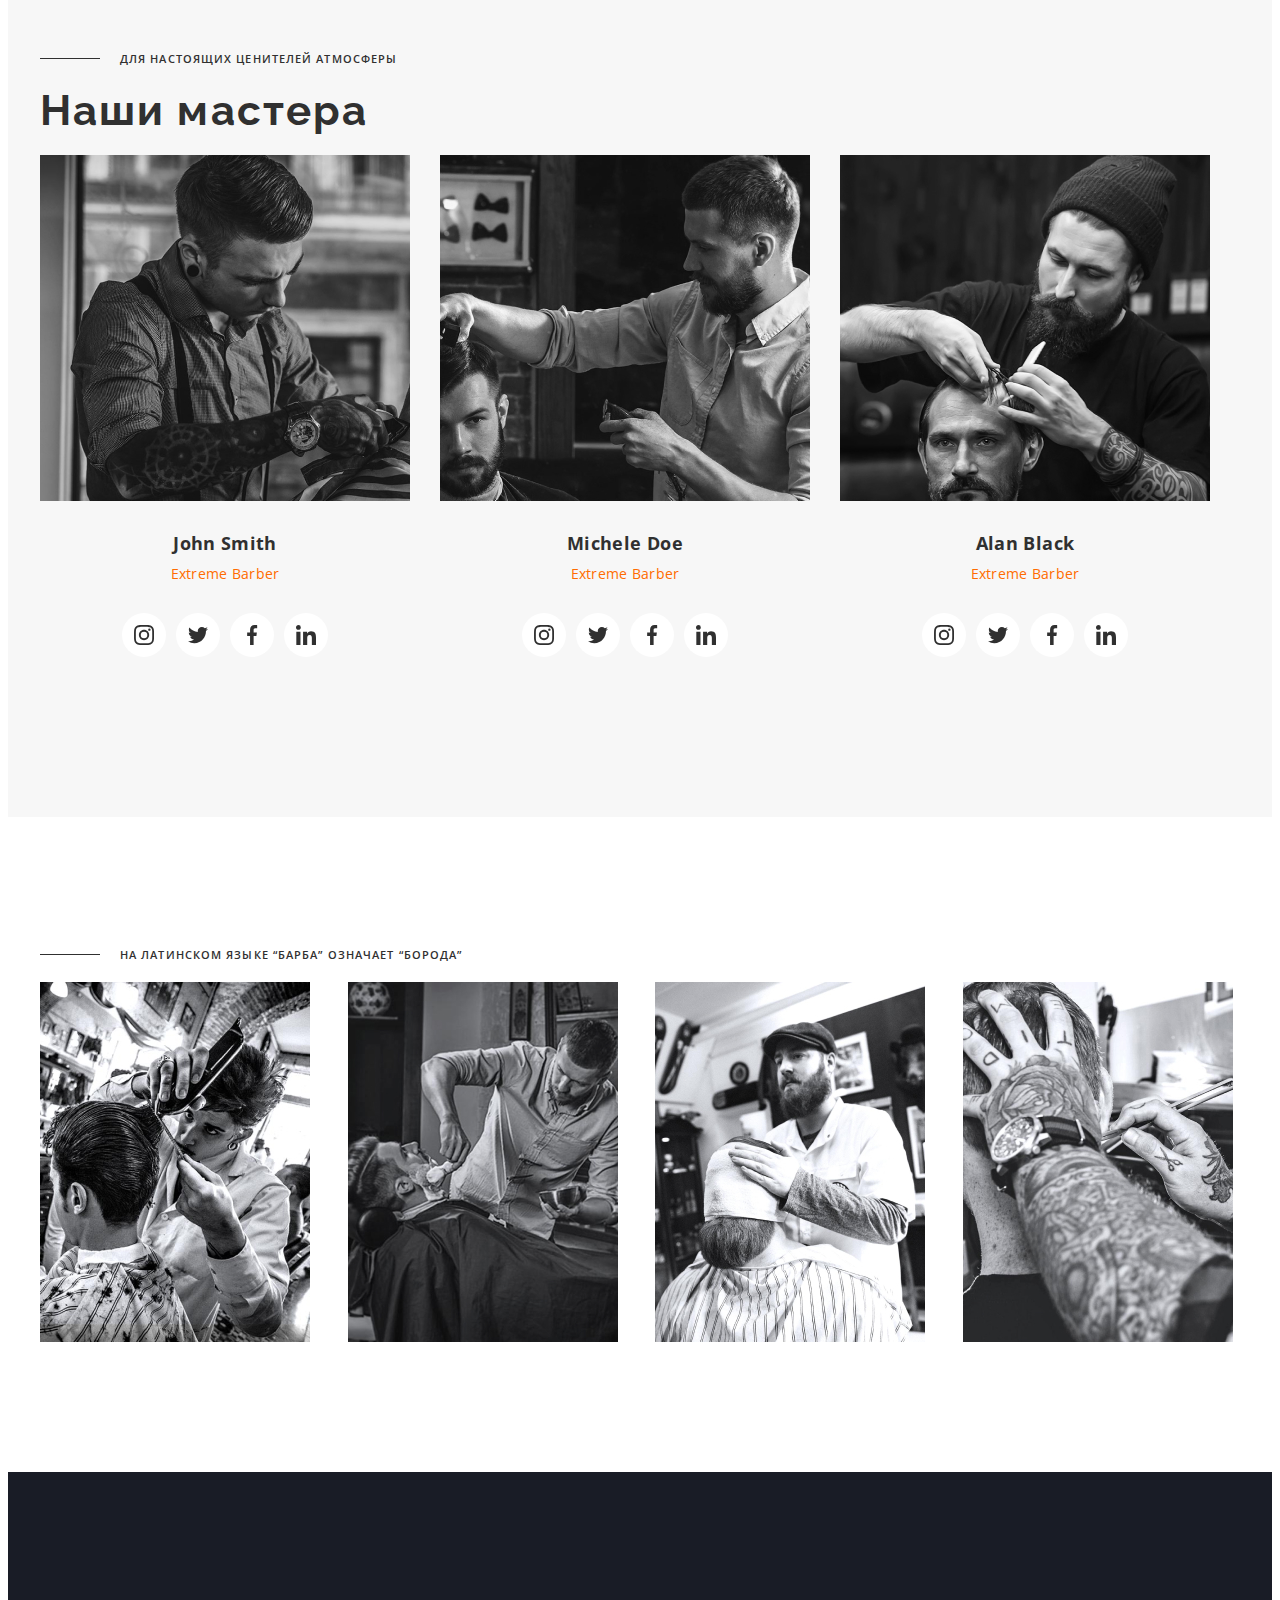
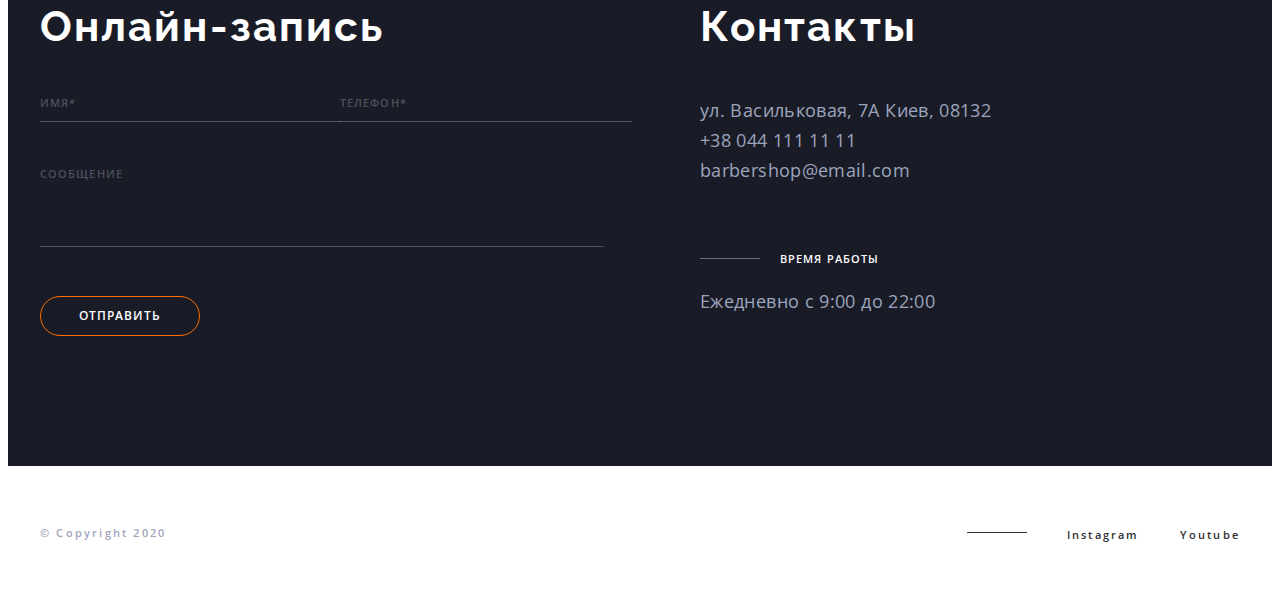
==== commit c33a22cd: "add styles to price section" ====
--- a/index.html
+++ b/index.html
@@ -170,18 +170,42 @@
           <ul class="price-list list">
             <li class="price-item">
               <ul class="price-inner-list list">
-                <li class="price-inner-item">Мужская стрижка от 300 грн.</li>
-                <li class="price-inner-item">Стрижка бороды от 200 грн.</li>
-                <li class="price-inner-item">Стрижка усов от 200 грн.</li>
-                <li class="price-inner-item">Бритье опасной бритвой от 200 грн.</li>
+                <li class="price-inner-item">
+                  <span class="price-inner-desc">Мужская стрижка</span>
+                  <span class="price-inner-desc">от 300 грн.</span>
+                </li>
+                <li class="price-inner-item">
+                  <span class="price-inner-desc">Стрижка бороды</span>
+                  <span class="price-inner-desc">от 200 грн.</span>
+                </li>
+                <li class="price-inner-item">
+                  <span class="price-inner-desc">Стрижка усов</span>
+                  <span class="price-inner-desc">от 200 грн.</span>
+                </li>
+                <li class="price-inner-item">
+                  <span class="price-inner-desc">Бритье опасной бритвой</span>
+                  <span class="price-inner-desc">от 200 грн.</span>
+                </li>
               </ul>
             </li>
             <li class="price-item">
               <ul class="price-inner-list list">
-                <li class="price-inner-item">Cтрижка у стажера от 50 грн.</li>
-                <li class="price-inner-item">Стрижка под насадку от 200 грн.</li>
-                <li class="price-inner-item">Детская стрижка (до 12 лет) от 300 грн.</li>
-                <li class="price-inner-item">Камуфлирование седины от 200 грн.</li>
+                <li class="price-inner-item">
+                  <span class="price-inner-desc">Cтрижка у стажера</span>
+                  <span class="price-inner-desc">от 50 грн.</span>
+                </li>
+                <li class="price-inner-item">
+                  <span class="price-inner-desc">Стрижка под насадку</span>
+                  <span class="price-inner-desc">от 200 грн.</span>
+                </li>
+                <li class="price-inner-item">
+                  <span class="price-inner-desc">Детская стрижка (до 12 лет)</span>
+                  <span class="price-inner-desc">от 300 грн.</span>
+                </li>
+                <li class="price-inner-item">
+                  <span class="price-inner-desc">Камуфлирование седины</span>
+                  <span class="price-inner-desc">от 200 грн.</span>
+                </li>
               </ul>
             </li>
           </ul>
--- a/css/styles.css
+++ b/css/styles.css
@@ -514,6 +514,9 @@
 
 .price-inner-item {
   margin-bottom: 20px;
+  display: flex;
+  align-items: baseline;
+  gap: 6px;
 
   font-size: 18px;
   line-height: calc(30 / 18);
@@ -523,6 +526,18 @@
 
 .price-inner-item:last-child {
   margin-bottom: 0;
+}
+
+.price-inner-item::before {
+  content: '';
+
+  flex-grow: 1;
+  height: 1px;
+  background-color: rgba(157, 164, 189, 0.12);
+}
+
+.price-inner-desc:first-child {
+  order: -1;
 }
 
 .price-btn {
@@ -726,6 +741,8 @@
 }
 
 .contacts-address {
+  margin-bottom: 66px;
+
   font-style: normal;
   font-size: 18px;
   line-height: 1.67;
@@ -987,7 +1004,6 @@
 .socials-link:hover,
 .socials-link:focus {
   color: #ff6c00;
-  width: 100px;
 }
 
 .socials-icon {
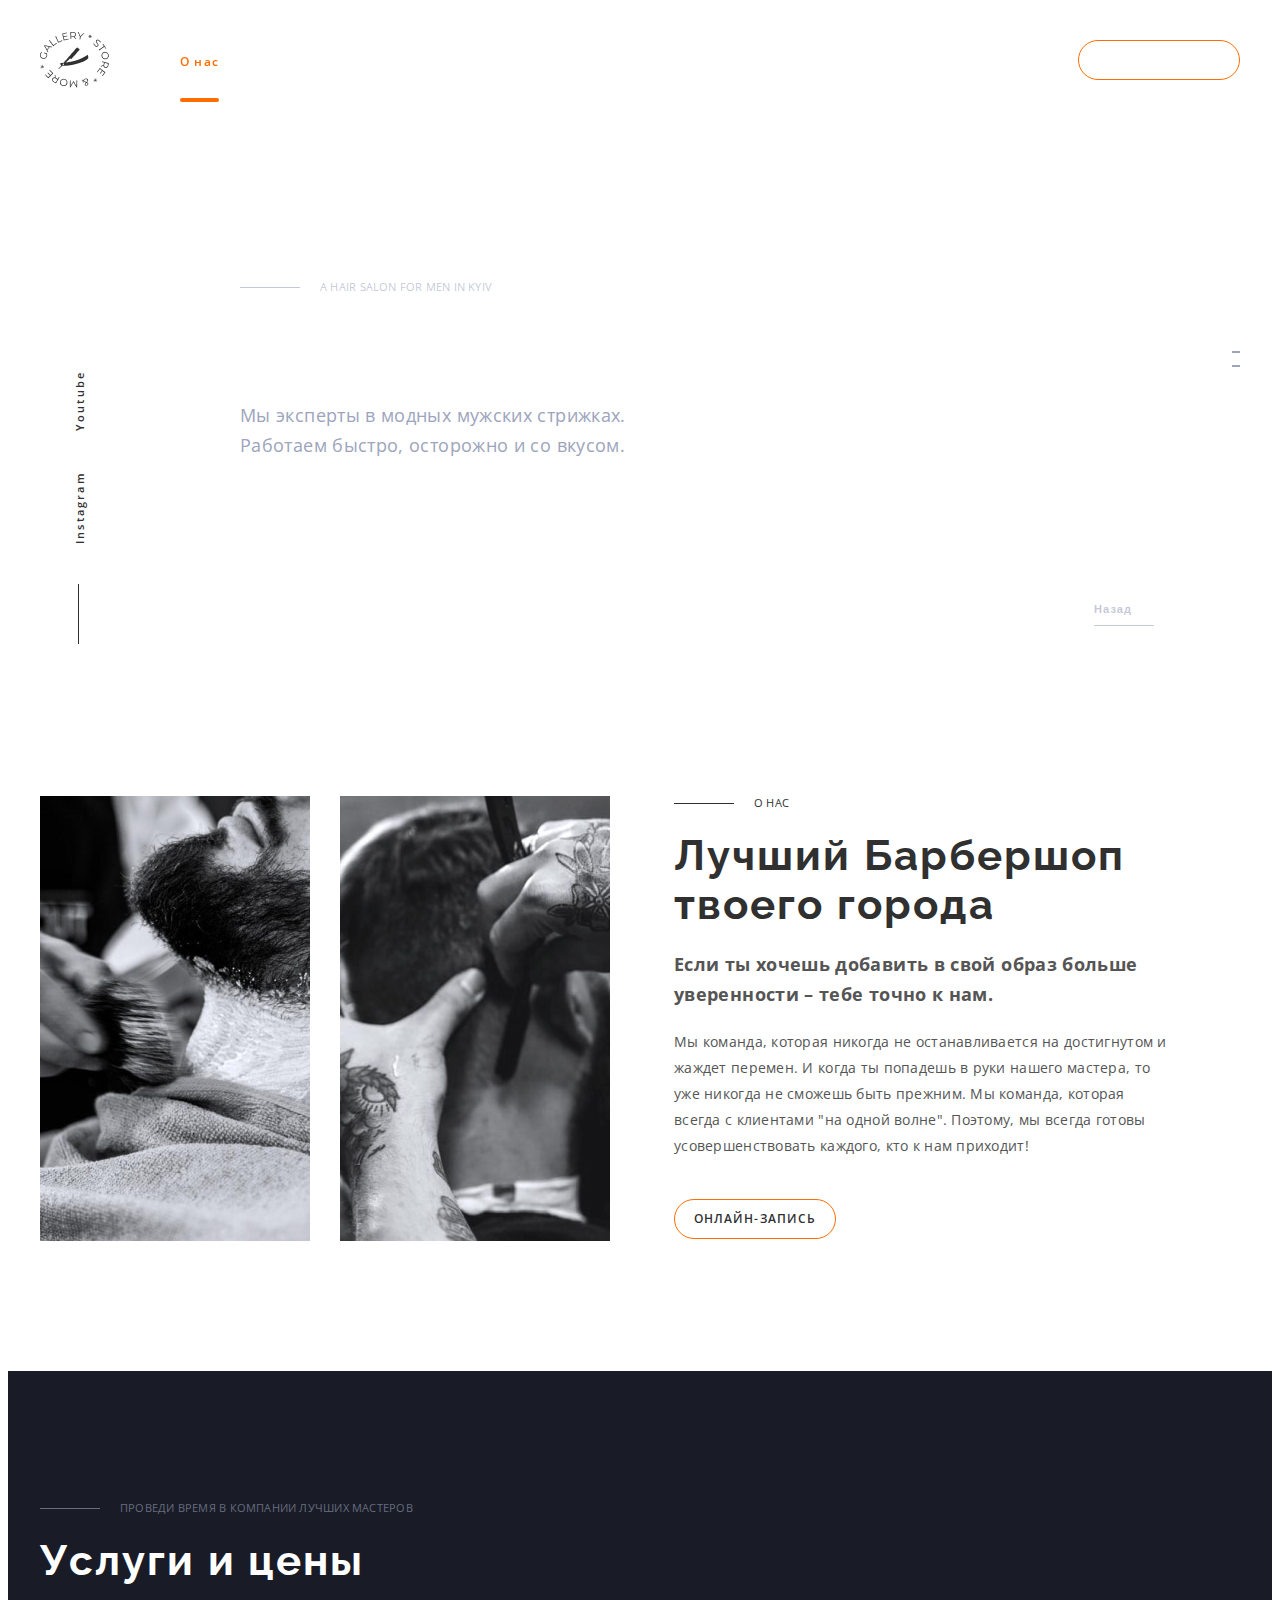
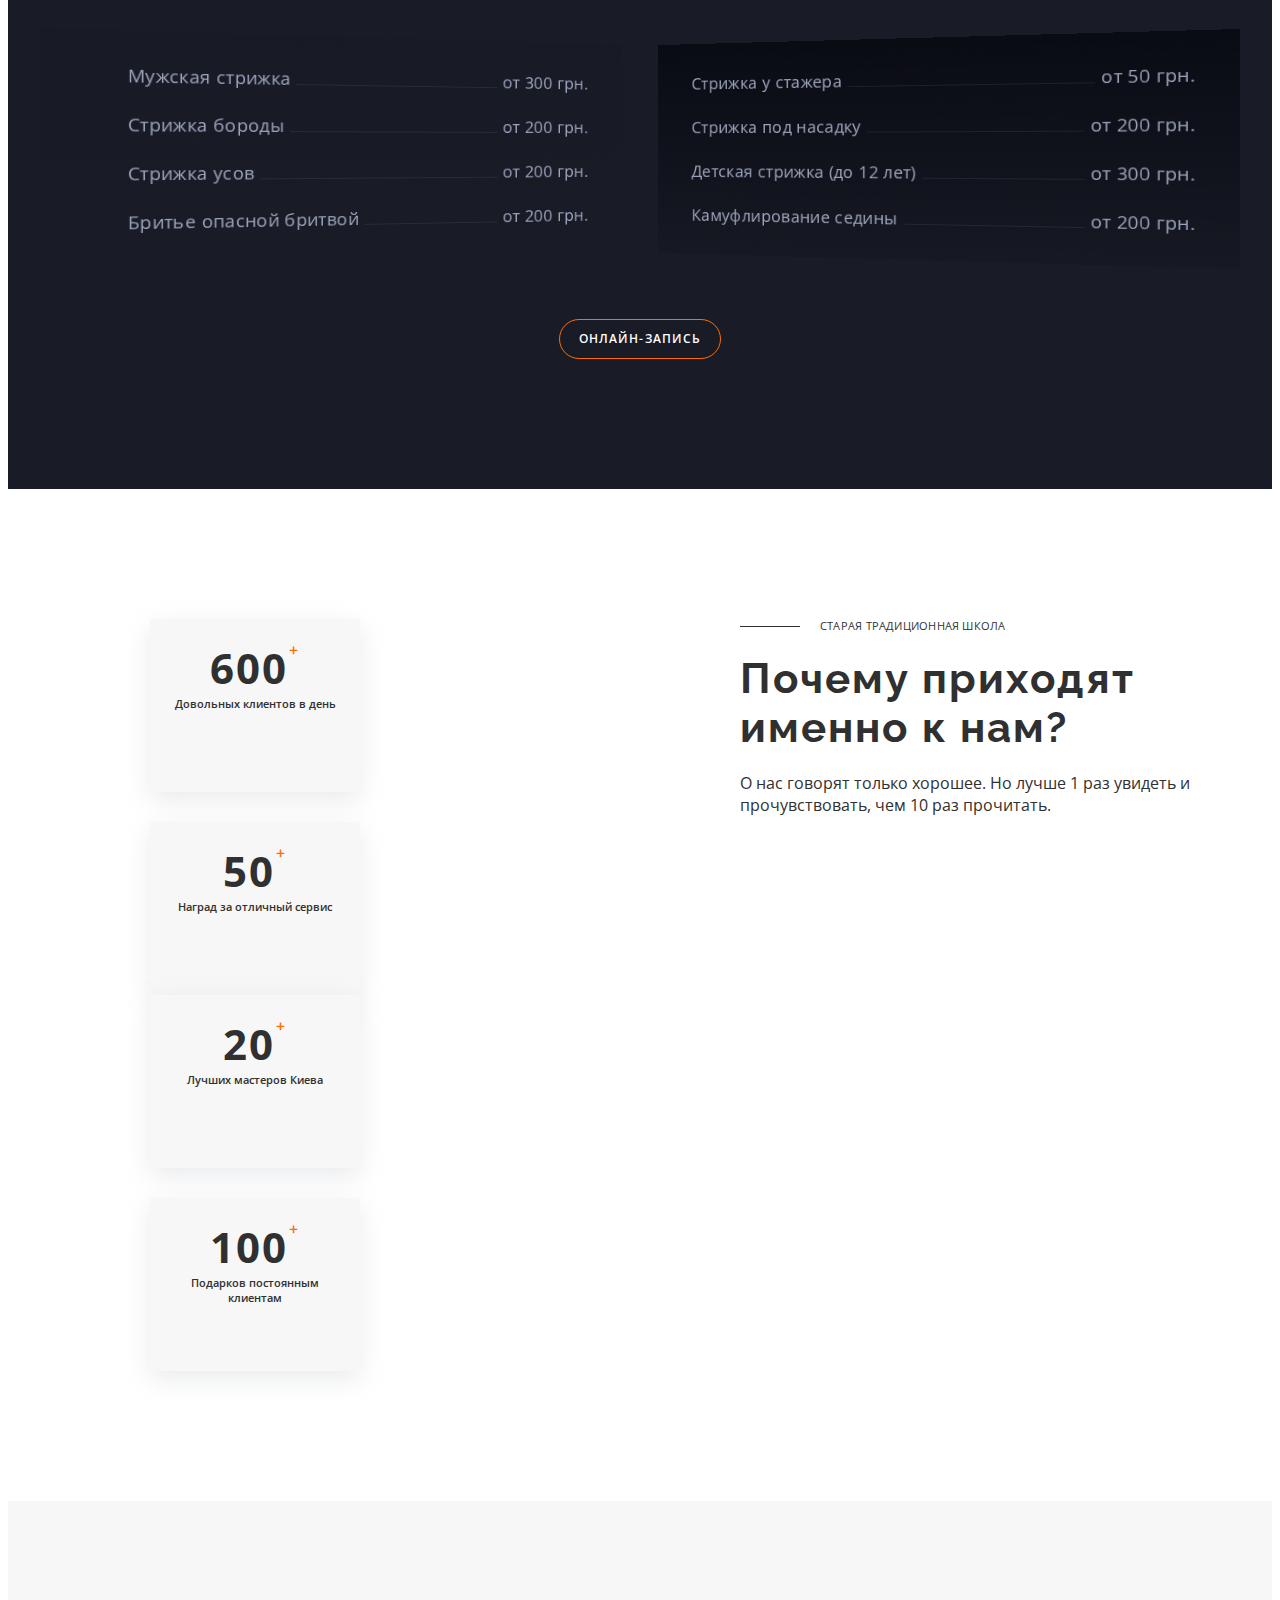
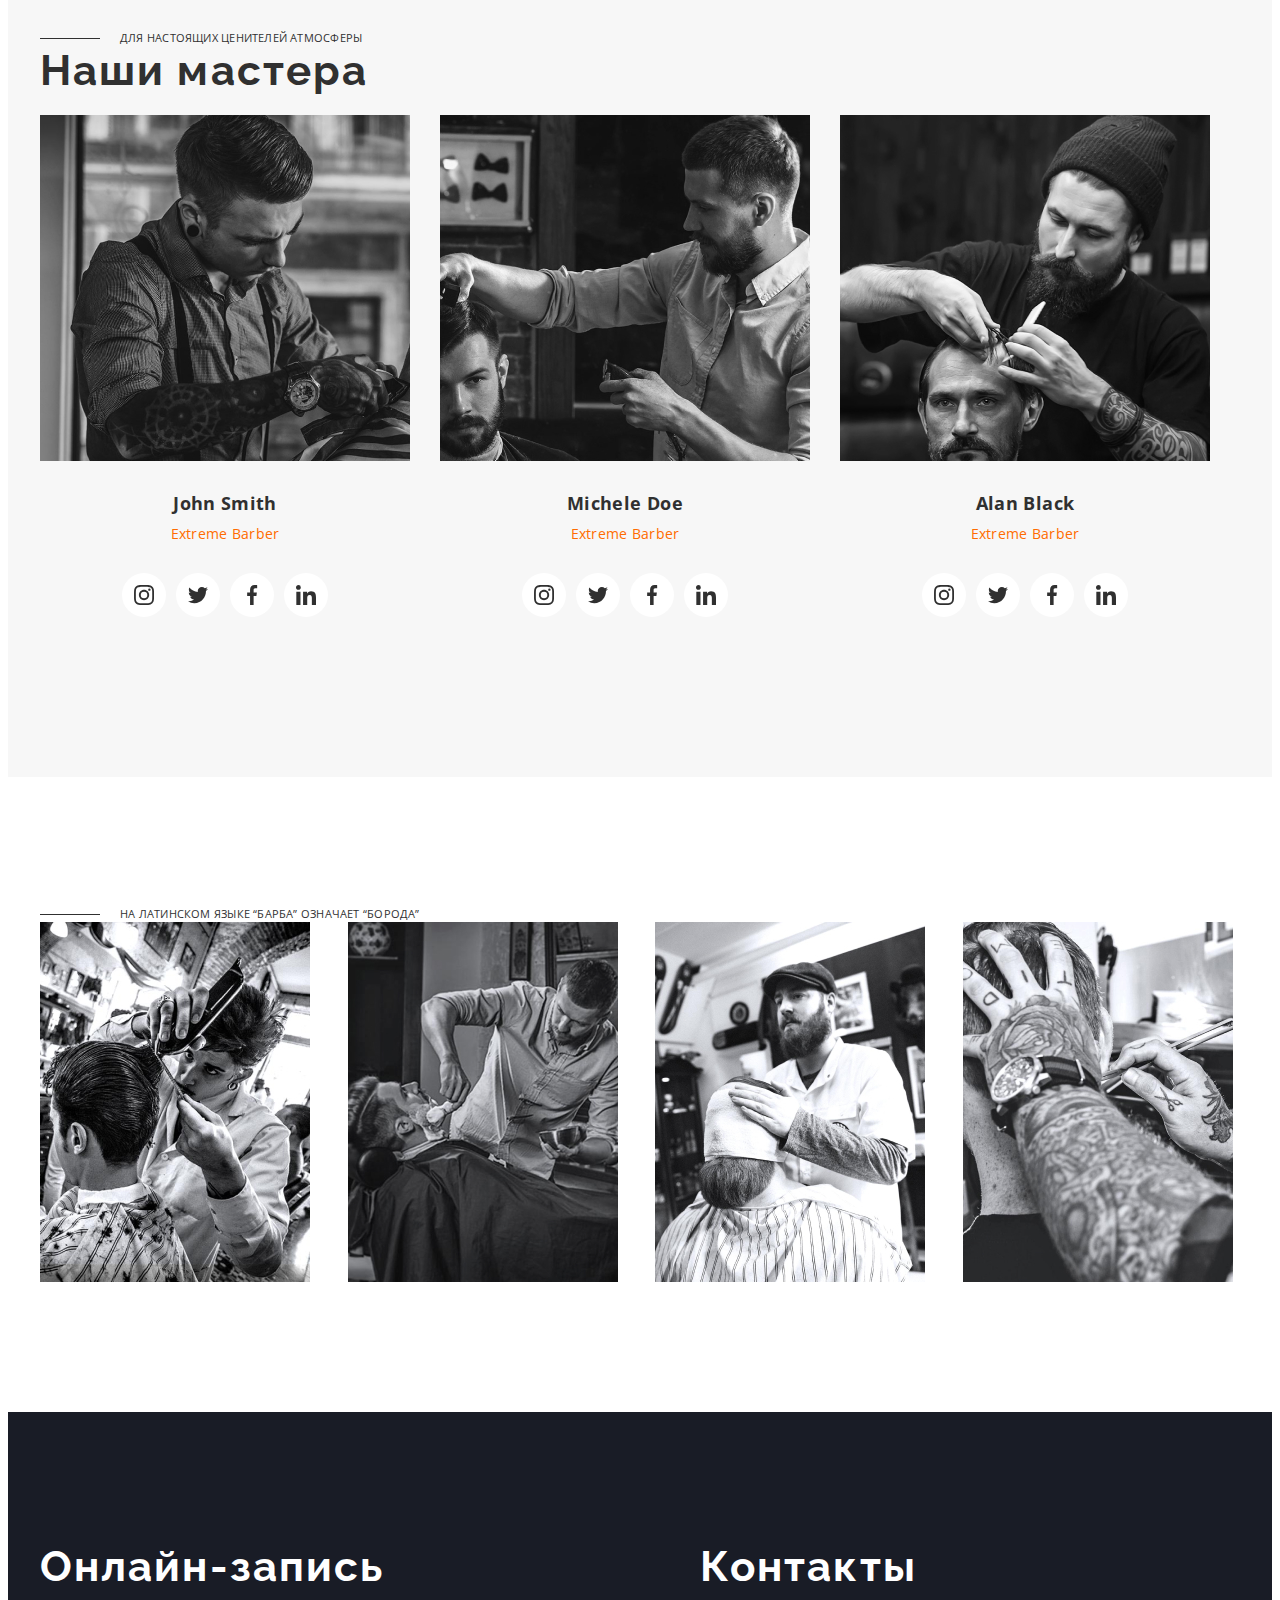
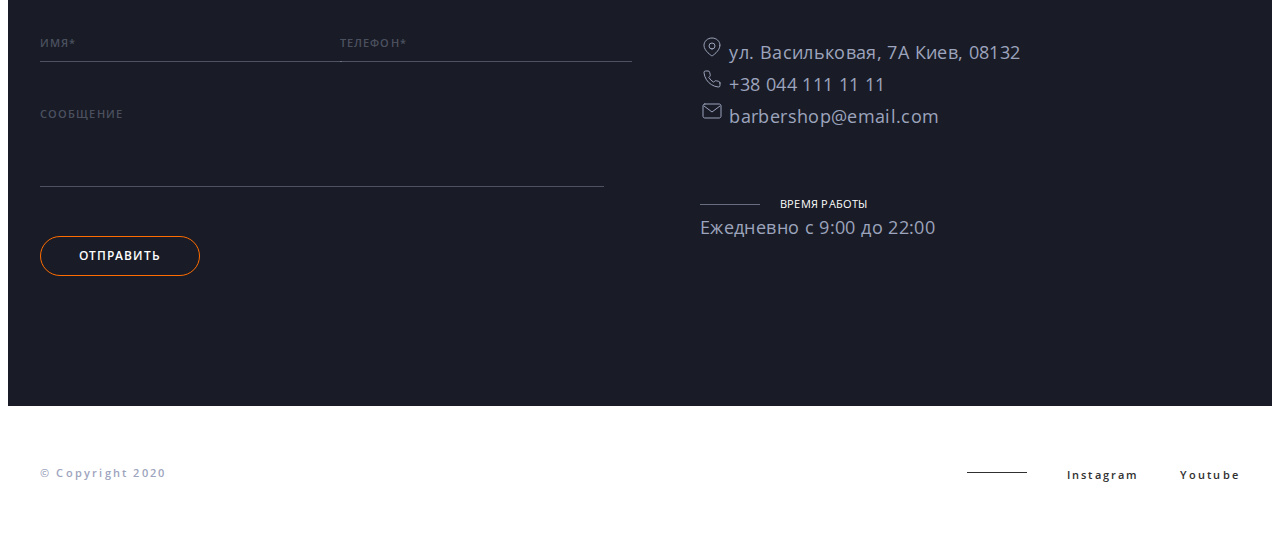
==== commit e4dd8fee: "add module 07 practice" ====
--- a/index.html
+++ b/index.html
@@ -28,14 +28,17 @@
       href="https://cdnjs.cloudflare.com/ajax/libs/animate.css/4.1.1/animate.min.css"
     />
     <!-- Animate.css end -->
-    <link rel="stylesheet" href="./css/styles.css" />
+    <link rel="stylesheet" href="./css/main.min.css" />
+
+    <!-- Видаляємо це посилання після рефакторингу стилей -->
+    <!-- <link rel="stylesheet" href="./css/styles.css" /> -->
   </head>
 
   <body data-page>
     <!-- Header section -->
     <header class="header" data-header>
-      <div class="container header-container">
-        <a class="logo link" href="">
+      <div class="container header__container">
+        <a class="logo header__logo link" href="">
           <img
             class="logo-img"
             src="./images/header/logo.png"
@@ -44,25 +47,25 @@
             height="56"
           />
         </a>
-        <nav class="header-nav">
-          <ul class="header-list list">
-            <li class="header-item">
-              <a class="header-link header-link-current link" href="#about">О нас</a>
-            </li>
-            <li class="header-item">
-              <a class="header-link link" href="#price">Услуги и цены</a>
-            </li>
-            <li class="header-item">
-              <a class="header-link link" href="">Мастера</a>
-            </li>
-            <li class="header-item">
-              <a class="header-link link" href="#contacts">Контакты</a>
+        <nav class="nav">
+          <ul class="nav__list list">
+            <li class="nav__item">
+              <a class="nav__link nav__link--current link" href="#about">О нас</a>
+            </li>
+            <li class="nav__item">
+              <a class="nav__link link" href="#price">Услуги и цены</a>
+            </li>
+            <li class="nav__item">
+              <a class="nav__link link" href="">Мастера</a>
+            </li>
+            <li class="nav__item">
+              <a class="nav__link link" href="#contacts">Контакты</a>
             </li>
           </ul>
         </nav>
-        <a class="header-phone link" href="tel:+380441111111">+38 044 111 11 11</a>
+        <a class="header__phone link" href="tel:+380441111111">+38 044 111 11 11</a>
         <button
-          class="header-btn btn btn-mode-dark animate__animated animate__bounce animate__delay-3s"
+          class="header__btn btn btn--mode-dark animate__animated animate__bounce animate__delay-3s"
           type="button"
           data-modal-open
         >
@@ -98,7 +101,7 @@
             </ul>
           </div>
           <div class="hero-right-side">
-            <p class="hero-uppertitle uppertitle uppertitle-mode-dark" lang="en">
+            <p class="hero-uppertitle uppertitle uppertitle--mode-dark" lang="en">
               A hair salon for men in Kyiv
             </p>
             <h1 class="main-title" lang="en">BarberShop</h1>
@@ -122,21 +125,21 @@
         </div>
       </section>
       <!-- About section -->
-      <section class="about section" id="about">
-        <div class="container about-container">
+      <section class="about" id="about">
+        <div class="container about__container">
           <ul class="about-list list">
-            <li class="about-item">
+            <li class="about-list__item">
               <img
-                class="about-img"
+                class="about-list__img"
                 src="./images/about/img-1.jpg"
                 alt="Бритье бороды"
                 width="270"
                 height="445"
               />
             </li>
-            <li class="about-item">
+            <li class="about-list__item">
               <img
-                class="about-img"
+                class="about-list__img"
                 src="./images/about/img-2.jpg"
                 alt="Бритье опасной бритвой"
                 width="270"
@@ -144,112 +147,112 @@
               />
             </li>
           </ul>
-          <div class="about-right-side">
-            <p class="about-uppertitle uppertitle uppertitle-mode-light">О НАС</p>
-            <h2 class="section-title section-title-mode-light">Лучший Барбершоп твоего города</h2>
+          <div class="about__right-side">
+            <p class="about__uppertitle uppertitle uppertitle--mode-light">О НАС</p>
+            <h2 class="section-title section-title--mode-light">Лучший Барбершоп твоего города</h2>
             <h3 class="section-subtitle">
               Если ты хочешь добавить в свой образ больше уверенности – тебе точно к нам.
             </h3>
-            <p class="about-desc">
+            <p class="about__desc">
               Мы команда, которая никогда не останавливается на достигнутом и жаждет перемен. И
               когда ты попадешь в руки нашего мастера, то уже никогда не сможешь быть прежним. Мы
               команда, которая всегда с клиентами "на одной волне". Поэтому, мы всегда готовы
               усовершенствовать каждого, кто к нам приходит!
             </p>
-            <button class="btn btn-mode-light" type="button">онлайн-запись</button>
+            <button class="btn btn--mode-light" type="button">онлайн-запись</button>
           </div>
         </div>
       </section>
       <!-- Price section -->
-      <section class="price section" id="price">
+      <section class="price" id="price">
         <div class="container">
-          <p class="price-uppertitle uppertitle uppertitle-mode-dark">
+          <p class="price__uppertitle uppertitle uppertitle--mode-dark">
             Проведи время в компании лучших мастеров
           </p>
-          <h2 class="section-title section-title-mode-dark">Услуги и цены</h2>
-          <ul class="price-list list">
-            <li class="price-item">
-              <ul class="price-inner-list list">
-                <li class="price-inner-item">
-                  <span class="price-inner-desc">Мужская стрижка</span>
-                  <span class="price-inner-desc">от 300 грн.</span>
-                </li>
-                <li class="price-inner-item">
-                  <span class="price-inner-desc">Стрижка бороды</span>
-                  <span class="price-inner-desc">от 200 грн.</span>
-                </li>
-                <li class="price-inner-item">
-                  <span class="price-inner-desc">Стрижка усов</span>
-                  <span class="price-inner-desc">от 200 грн.</span>
-                </li>
-                <li class="price-inner-item">
-                  <span class="price-inner-desc">Бритье опасной бритвой</span>
-                  <span class="price-inner-desc">от 200 грн.</span>
+          <h2 class="section-title section-title--mode-dark">Услуги и цены</h2>
+          <ul class="price__list">
+            <li class="price__item">
+              <ul class="price__inner-list">
+                <li class="price__inner-item">
+                  <span class="price__inner-desc">Мужская стрижка</span>
+                  <span class="price__inner-desc">от 300 грн.</span>
+                </li>
+                <li class="price__inner-item">
+                  <span class="price__inner-desc">Стрижка бороды</span>
+                  <span class="price__inner-desc">от 200 грн.</span>
+                </li>
+                <li class="price__inner-item">
+                  <span class="price__inner-desc">Стрижка усов</span>
+                  <span class="price__inner-desc">от 200 грн.</span>
+                </li>
+                <li class="price__inner-item">
+                  <span class="price__inner-desc">Бритье опасной бритвой</span>
+                  <span class="price__inner-desc">от 200 грн.</span>
                 </li>
               </ul>
             </li>
-            <li class="price-item">
-              <ul class="price-inner-list list">
-                <li class="price-inner-item">
-                  <span class="price-inner-desc">Cтрижка у стажера</span>
-                  <span class="price-inner-desc">от 50 грн.</span>
-                </li>
-                <li class="price-inner-item">
-                  <span class="price-inner-desc">Стрижка под насадку</span>
-                  <span class="price-inner-desc">от 200 грн.</span>
-                </li>
-                <li class="price-inner-item">
-                  <span class="price-inner-desc">Детская стрижка (до 12 лет)</span>
-                  <span class="price-inner-desc">от 300 грн.</span>
-                </li>
-                <li class="price-inner-item">
-                  <span class="price-inner-desc">Камуфлирование седины</span>
-                  <span class="price-inner-desc">от 200 грн.</span>
+            <li class="price__item">
+              <ul class="price__inner-list list">
+                <li class="price__inner-item">
+                  <span class="price__inner-desc">Cтрижка у стажера</span>
+                  <span class="price__inner-desc">от 50 грн.</span>
+                </li>
+                <li class="price__inner-item">
+                  <span class="price__inner-desc">Стрижка под насадку</span>
+                  <span class="price__inner-desc">от 200 грн.</span>
+                </li>
+                <li class="price__inner-item">
+                  <span class="price__inner-desc">Детская стрижка (до 12 лет)</span>
+                  <span class="price__inner-desc">от 300 грн.</span>
+                </li>
+                <li class="price__inner-item">
+                  <span class="price__inner-desc">Камуфлирование седины</span>
+                  <span class="price__inner-desc">от 200 грн.</span>
                 </li>
               </ul>
             </li>
           </ul>
-          <button class="price-btn btn btn-mode-dark" type="button">онлайн-запись</button>
+          <button class="price__btn btn btn--mode-dark" type="button">онлайн-запись</button>
         </div>
       </section>
       <!-- Benefits section -->
       <section class="benefits section">
-        <div class="containe">
-          <div class="benefits-container container">
-            <ul class="benefits-list list">
-              <li class="benefits-item">
-                <p class="benefits-quantity">600</p>
-                <p class="benefits-desc">Довольных клиентов в день</p>
-              </li>
-              <li class="benefits-item">
-                <p class="benefits-quantity">50</p>
-                <p class="benefits-desc">Наград за отличный сервис</p>
-              </li>
-              <li class="benefits-item">
-                <p class="benefits-quantity">20</p>
-                <p class="benefits-desc">Лучших мастеров Киева</p>
-              </li>
-              <li class="benefits-item">
-                <p class="benefits-quantity">100</p>
-                <p class="benefits-desc">Подарков постоянным клиентам</p>
-              </li>
-            </ul>
-            <div class="benefits-group">
-              <p class="uppertitle uppertitle-mode-light">старая традиционная школа</p>
-              <h2 class="section-title section-title-mode-light">Почему приходят именно к нам?</h2>
-              <p>
-                О нас говорят только хорошее. Но лучше 1 раз увидеть и прочувствовать, чем 10 раз
-                прочитать.
-              </p>
-            </div>
+        <div class="container benefits__container">
+          <ul class="benefits__list list">
+            <li class="benefits__item">
+              <p class="benefits__quantity">600</p>
+              <p class="benefits__desc">Довольных клиентов в день</p>
+            </li>
+            <li class="benefits__item">
+              <p class="benefits__quantity">50</p>
+              <p class="benefits__desc">Наград за отличный сервис</p>
+            </li>
+            <li class="benefits__item">
+              <p class="benefits__quantity">20</p>
+              <p class="benefits__desc">Лучших мастеров Киева</p>
+            </li>
+            <li class="benefits__item">
+              <p class="benefits__quantity">100</p>
+              <p class="benefits__desc">Подарков постоянным клиентам</p>
+            </li>
+          </ul>
+          <div class="benefits__group">
+            <p class="benefits__uppertitle uppertitle uppertitle--mode-light">
+              старая традиционная школа
+            </p>
+            <h2 class="section-title section-title--mode-light">Почему приходят именно к нам?</h2>
+            <p class="benefits__text">
+              О нас говорят только хорошее. Но лучше 1 раз увидеть и прочувствовать, чем 10 раз
+              прочитать.
+            </p>
           </div>
         </div>
       </section>
       <!-- Team section -->
       <section class="team section">
         <div class="container team-container">
-          <p class="uppertitle uppertitle-mode-light">для настоящих ценителей атмосферы</p>
-          <h2 class="section-title section-title-mode-light">Наши мастера</h2>
+          <p class="uppertitle uppertitle--mode-light">для настоящих ценителей атмосферы</p>
+          <h2 class="section-title section-title--mode-light">Наши мастера</h2>
 
           <ul class="team-list card-set list">
             <li class="team-item card-set-item">
@@ -441,7 +444,7 @@
       <!-- Portfolio section -->
       <section class="portfolio section">
         <div class="container">
-          <p class="portfolio-uppertitle uppertitle uppertitle-mode-light">
+          <p class="portfolio-uppertitle uppertitle uppertitle--mode-light">
             На латинском языке “барба” означает “борода”
           </p>
 
@@ -474,7 +477,7 @@
       <section class="contacts section" id="contacts">
         <div class="container contatcs-container">
           <div class="contacts-left-side">
-            <h2 class="section-title section-title-mode-dark">Онлайн-запись</h2>
+            <h2 class="section-title section-title--mode-dark">Онлайн-запись</h2>
             <form class="contact-form" name="contact-form">
               <div class="contact-form-wrap">
                 <label class="contact-form-group">
@@ -521,11 +524,11 @@
                 ></textarea>
                 <span class="contact-form-label">сообщение</span>
               </label>
-              <button class="contact-form-btn btn btn-mode-dark" type="submit">отправить</button>
+              <button class="contact-form-btn btn btn--mode-dark" type="submit">отправить</button>
             </form>
           </div>
           <div class="contacts-group">
-            <h2 class="section-title section-title-mode-dark">Контакты</h2>
+            <h2 class="section-title section-title--mode-dark">Контакты</h2>
             <address class="contacts-address">
               <ul class="contacts-list list">
                 <li class="contacts-item">
@@ -534,21 +537,33 @@
                     href="https://goo.gl/maps/46dUfQWJNFQiRmkx6"
                     target="_blank"
                     rel="noopener noreferrer"
-                    >ул. Васильковая, 7А Киев, 08132</a
                   >
+                    <svg width="24" height="24">
+                      <use href="./images/icons.svg#map-pin"></use>
+                    </svg>
+                    ул. Васильковая, 7А Киев, 08132</a
+                  >
                 </li>
                 <li class="contacts-item">
-                  <a class="contacts-link link" href="tel:+380441111111">+38 044 111 11 11</a>
+                  <a class="contacts-link link" href="tel:+380441111111">
+                    <svg width="24" height="24">
+                      <use href="./images/icons.svg#phone"></use>
+                    </svg>
+                    +38 044 111 11 11
+                  </a>
                 </li>
                 <li class="contacts-item">
-                  <a class="contacts-link link" href="mailto:barbershop@email.com"
-                    >barbershop@email.com</a
-                  >
+                  <a class="contacts-link link" href="mailto:barbershop@email.com">
+                    <svg width="24" height="24">
+                      <use href="./images/icons.svg#mail"></use>
+                    </svg>
+                    barbershop@email.com
+                  </a>
                 </li>
               </ul>
             </address>
 
-            <p class="contacts-schedule uppertitle uppertitle-mode-dark">время работы</p>
+            <p class="contacts-schedule uppertitle uppertitle--mode-dark">время работы</p>
             <p class="contacts-time">
               Ежедневно с
               <time datatime="09:00">9:00</time>
--- a/css/main.min.css
+++ b/css/main.min.css
@@ -0,0 +1 @@
+:root{--main-font: "Open Sans", sans-serif;--secondary-font: "Raleway", sans-serif;--main-txt-cl: #303030;--accent-txt-cl: #ff6c00;--btn-txt-cl: #ffffff;--light-bg-cl: #f7f7f7;--dark-bg-cl: #191c26;--indent: 30px;--items: 3;--anim-fast: 300ms ease-in-out;--anim-slow: 600ms ease-out}.visuaaly-hidden{position:absolute;white-space:nowrap;width:1px;height:1px;overflow:hidden;border:0;padding:0;clip:rect(0 0 0 0);-webkit-clip-path:inset(50%);clip-path:inset(50%);margin:-1px}@-webkit-keyframes fade-in{0%{opacity:0;-webkit-transform:translateX(-200px) scale(0.2);transform:translateX(-200px) scale(0.2)}25%{opacity:1;-webkit-transform:translateX(0px) scale(0.2);transform:translateX(0px) scale(0.2)}100%{-webkit-transform:translateX(0px) scale(1);transform:translateX(0px) scale(1)}}@keyframes fade-in{0%{opacity:0;-webkit-transform:translateX(-200px) scale(0.2);transform:translateX(-200px) scale(0.2)}25%{opacity:1;-webkit-transform:translateX(0px) scale(0.2);transform:translateX(0px) scale(0.2)}100%{-webkit-transform:translateX(0px) scale(1);transform:translateX(0px) scale(1)}}.price{padding-top:130px;padding-bottom:130px}.price__inner-item,.price__list{list-style:none;padding:0;margin:0}body{font-family:var(--main-font);color:var(--main-txt-cl)}.no-scroll{overflow:hidden}h1,h2,h3,h4,h5,h6,p{margin:0}img{display:block}.link{text-decoration:none;color:currentColor}.list{list-style:none;padding:0;margin:0}.card-set{display:-webkit-box;display:-ms-flexbox;display:flex;-ms-flex-wrap:wrap;flex-wrap:wrap;gap:var(--indent)}.card-set-item{-ms-flex-preferred-size:calc((100% - var(--indent)*(var(--items) - 1))/var(--items));flex-basis:calc((100% - var(--indent)*(var(--items) - 1))/var(--items))}.container{width:1200px;padding-left:15px;padding-right:15px;margin-left:auto;margin-right:auto}.uppertitle{display:-webkit-box;display:-ms-flexbox;display:flex;-webkit-box-align:center;-ms-flex-align:center;align-items:center;gap:20px;font-weight:400;font-size:11px;line-height:1.36;letter-spacing:.02em;text-transform:uppercase}.uppertitle::before{content:"";display:block;width:60px;height:1px}.uppertitle--mode-light{color:#303030}.uppertitle--mode-light::before{background-color:#303030}.uppertitle--mode-dark{color:rgba(157,164,189,.6)}.uppertitle--mode-dark::before{background-color:rgba(157,164,189,.6)}.main-title{margin-bottom:20px;font-family:var(--secondary-font);color:#fff;font-weight:700;font-size:72px;line-height:1.18;letter-spacing:.05em;-webkit-animation:fade-in 800ms ease 500ms backwards alternate;animation:fade-in 800ms ease 500ms backwards alternate;-webkit-transform-origin:left center;transform-origin:left center}.section-title{font-family:var(--secondary-font);font-size:42px;line-height:1.1666666667;letter-spacing:.05em}.section-title--mode-light{margin-bottom:20px;color:#303030}.section-title--mode-dark{margin-bottom:44px;color:#fff}.section-subtitle{margin-bottom:20px;font-size:18px;line-height:1.6666666667;letter-spacing:.02em;color:#555}.btn{max-width:200px;min-width:160px;min-height:40px;padding:11px 19px;font-family:inherit;font-weight:600;font-size:12px;line-height:1.3333333333;letter-spacing:.09em;text-transform:uppercase;background-color:rgba(0,0,0,0);border:1px solid #ff6c00;border-radius:25px;cursor:pointer;-webkit-transition:color var(--anim-fast),background-color var(--anim-fast);transition:color var(--anim-fast),background-color var(--anim-fast)}.btn:hover,.btn:focus{color:var(--btn-txt-cl);background-color:var(--accent-txt-cl)}.btn--mode-light{color:var(--main-txt-cl)}.btn--mode-dark{color:var(--btn-txt-cl)}.slider-controls{position:absolute;right:0;bottom:40px;display:-webkit-box;display:-ms-flexbox;display:flex;-webkit-box-align:center;-ms-flex-align:center;align-items:center;gap:26px}.slider-btn{width:60px;padding:0;padding-bottom:8px;font-weight:600;font-size:11px;line-height:1.3636363636;letter-spacing:.1em;color:#fff;text-align:right;background-color:rgba(0,0,0,0);border:none;border-bottom:1px solid #fff;cursor:pointer}.slider-btn.disabled{text-align:left;color:rgba(157,164,189,.6);border-bottom:1px solid rgba(157,164,189,.6)}.pagination{position:absolute;top:50%;right:0}.pagination-item{margin-left:auto;margin-bottom:12px;width:8px;height:2px;background-color:#9da4bd}.pagination-item:last-child{margin-bottom:0}.pagination-item.active{width:18px;background-color:#fff}.socials{display:-webkit-box;display:-ms-flexbox;display:flex;-webkit-box-align:center;-ms-flex-align:center;align-items:center;-webkit-box-pack:center;-ms-flex-pack:center;justify-content:center;gap:10px}.socials-link{display:-webkit-box;display:-ms-flexbox;display:flex;-webkit-box-align:center;-ms-flex-align:center;align-items:center;-webkit-box-pack:center;-ms-flex-pack:center;justify-content:center;width:44px;height:44px;color:#303030;background-color:#fff;border-radius:50%;-webkit-transition:300ms ease;transition:300ms ease}.socials-link:hover,.socials-link:focus{color:#ff6c00}.socials-icon{fill:currentColor}.backdrop{position:fixed;top:0;left:0;z-index:1000;width:100%;height:100%;background-color:rgba(0,0,0,.2);opacity:1;visibility:visible;pointer-events:initial;-webkit-transition:opacity 600ms ease-out,visibility 600ms ease-out;transition:opacity 600ms ease-out,visibility 600ms ease-out}.backdrop.is-hidden{opacity:0;visibility:hidden;pointer-events:none}.modal{position:absolute;top:50%;left:50%;-webkit-transform:translate(-50%, -50%) scale(1) rotate(0);transform:translate(-50%, -50%) scale(1) rotate(0);width:500px;min-height:500px;padding:50px 30px;background-color:#fff;border-radius:20px;opacity:1;-webkit-transition:opacity 400ms ease-in-out 200ms,-webkit-transform 400ms ease-in-out 200ms;transition:opacity 400ms ease-in-out 200ms,-webkit-transform 400ms ease-in-out 200ms;transition:transform 400ms ease-in-out 200ms,opacity 400ms ease-in-out 200ms;transition:transform 400ms ease-in-out 200ms,opacity 400ms ease-in-out 200ms,-webkit-transform 400ms ease-in-out 200ms}.backdrop.is-hidden .modal{opacity:0;-webkit-transform:translate(-50%, -50%) scale(0.3) rotate(1turn);transform:translate(-50%, -50%) scale(0.3) rotate(1turn)}.modal-btn{position:absolute;top:10px;right:10px;display:-webkit-box;display:-ms-flexbox;display:flex;-webkit-box-align:center;-ms-flex-align:center;align-items:center;-webkit-box-pack:center;-ms-flex-pack:center;justify-content:center;width:30px;height:30px;padding:0;border-radius:50%;border:1px solid #ff6c00;background-color:rgba(0,0,0,0);cursor:pointer}.register-form{text-align:center}.register-form-title{display:block;margin-bottom:25px;font-size:18px;text-align:center}.register-form-group{margin-bottom:25px}.register-form-wrap{position:relative;display:block;margin-bottom:12px}.register-form-wrap:last-child{margin-bottom:0}.register-form-label{display:block;text-align:left;margin-bottom:6px;padding-left:5px}.register-form-input,.register-form-message{width:100%;border:1px solid #ff6c00;padding:10px;padding-left:50px;border-radius:5px;outline:rgba(0,0,0,0)}.register-form-message{padding:10px;height:90px;resize:none}.register-form-icon{position:absolute;bottom:10px;left:15px}.register-form-agreement{display:-webkit-box;display:-ms-flexbox;display:flex;-webkit-box-align:center;-ms-flex-align:center;align-items:center;-webkit-box-pack:center;-ms-flex-pack:center;justify-content:center;gap:8px;margin-bottom:25px}.register-checkbox:checked+.register-icon .register-icon-uncheck{opacity:0;-webkit-transition:opacity var(--anim-fast);transition:opacity var(--anim-fast)}.register-icon-check{opacity:0;fill:#ff6c00;-webkit-transition:opacity var(--anim-fast);transition:opacity var(--anim-fast)}.register-checkbox:checked+.register-icon .register-icon-check{opacity:1}.register-form-agreement-text{font-size:14px;-webkit-user-select:none;-moz-user-select:none;-ms-user-select:none;user-select:none;text-underline-position:under}.register-form-agreement-link{color:#ff6c00}.register-form-btn{display:-webkit-inline-box;display:-ms-inline-flexbox;display:inline-flex;-webkit-box-align:center;-ms-flex-align:center;align-items:center;gap:8px;padding:10px 25px;color:#303030;font-weight:700;text-transform:uppercase;background-color:rgba(0,0,0,0);border:1px solid #ff6c00;border-radius:10px;cursor:pointer}.register-form-btn-icon{fill:#ff6c00}.contact-form{width:560px}.contact-form-wrap{display:-webkit-box;display:-ms-flexbox;display:flex;-webkit-box-align:center;-ms-flex-align:center;align-items:center;gap:30px;margin-bottom:44px}.contact-form-group{position:relative;display:block}.contact-form-group:first-child{-ms-flex-preferred-size:270px;flex-basis:270px}.contact-form-group:last-child{-ms-flex-preferred-size:260px;flex-basis:260px}.contact-form-input{width:100%;height:24px;padding-right:30px;font-size:12px;color:#fff;border:none;border-bottom:1px solid rgba(157,164,189,.4);outline:rgba(0,0,0,0);background-color:rgba(0,0,0,0);-webkit-transition:border-color var(--anim-fast);transition:border-color var(--anim-fast)}.contact-form-input:not(:-moz-placeholder-shown){border-color:#fff}.contact-form-input:not(:-ms-input-placeholder){border-color:#fff}.contact-form-input:focus,.contact-form-input:not(:placeholder-shown){border-color:#fff}.contact-form-input:required:valid:not(:-moz-placeholder-shown){border-color:#1f6d00}.contact-form-input:required:valid:not(:-ms-input-placeholder){border-color:#1f6d00}.contact-form-input:required:valid:not(:placeholder-shown){border-color:#1f6d00}.contact-form-input:required:invalid:not(:-moz-placeholder-shown){border-color:#ffd900}.contact-form-input:required:invalid:not(:-ms-input-placeholder){border-color:#ffd900}.contact-form-input:required:invalid:not(:placeholder-shown){border-color:#ffd900}.contact-form-input::-webkit-input-placeholder{color:rgba(0,0,0,0);-webkit-transition:color var(--anim-fast);transition:color var(--anim-fast)}.contact-form-input::-moz-placeholder{color:rgba(0,0,0,0);-moz-transition:color var(--anim-fast);transition:color var(--anim-fast)}.contact-form-input:-ms-input-placeholder{color:rgba(0,0,0,0);-ms-transition:color var(--anim-fast);transition:color var(--anim-fast)}.contact-form-input::-ms-input-placeholder{color:rgba(0,0,0,0);-ms-transition:color var(--anim-fast);transition:color var(--anim-fast)}.contact-form-input::placeholder{color:rgba(0,0,0,0);-webkit-transition:color var(--anim-fast);transition:color var(--anim-fast)}.contact-form-input:focus::-webkit-input-placeholder{color:rgba(157,164,189,.4)}.contact-form-input:focus::-moz-placeholder{color:rgba(157,164,189,.4)}.contact-form-input:focus:-ms-input-placeholder{color:rgba(157,164,189,.4)}.contact-form-input:focus::-ms-input-placeholder{color:rgba(157,164,189,.4)}.contact-form-input:focus::placeholder{color:rgba(157,164,189,.4)}.contact-form-label{position:absolute;top:0;left:0;-webkit-transform-origin:top left;transform-origin:top left;-webkit-transition:color var(--anim-fast),-webkit-transform var(--anim-fast);transition:color var(--anim-fast),-webkit-transform var(--anim-fast);transition:transform var(--anim-fast),color var(--anim-fast);transition:transform var(--anim-fast),color var(--anim-fast),-webkit-transform var(--anim-fast);font-weight:600;font-size:11px;line-height:1.3636363636;letter-spacing:.1em;text-transform:uppercase;color:rgba(157,164,189,.4)}.contact-form-input:not(:-moz-placeholder-shown)+.contact-form-label, .contact-form-message:not(:-moz-placeholder-shown)+.contact-form-label{color:#fff;transform:translateY(-15px) scale(0.8)}.contact-form-input:not(:-ms-input-placeholder)+.contact-form-label, .contact-form-message:not(:-ms-input-placeholder)+.contact-form-label{color:#fff;transform:translateY(-15px) scale(0.8)}.contact-form-input:focus+.contact-form-label,.contact-form-input:not(:placeholder-shown)+.contact-form-label,.contact-form-message:focus+.contact-form-label,.contact-form-message:not(:placeholder-shown)+.contact-form-label{color:#fff;-webkit-transform:translateY(-15px) scale(0.8);transform:translateY(-15px) scale(0.8)}.contact-form-icon{position:absolute;top:0;right:5px}.contact-form-warning,.contact-form-success{opacity:0;-webkit-transform:scale(0.4);transform:scale(0.4);-webkit-transform-origin:center;transform-origin:center;-webkit-transition:opacity var(--anim-fast),-webkit-transform var(--anim-fast);transition:opacity var(--anim-fast),-webkit-transform var(--anim-fast);transition:opacity var(--anim-fast),transform var(--anim-fast);transition:opacity var(--anim-fast),transform var(--anim-fast),-webkit-transform var(--anim-fast)}.contact-form-warning{fill:#ffd900}.contact-form-input:invalid:required:not(:-moz-placeholder-shown)~.contact-form-icon .contact-form-warning{opacity:1;transform:scale(1)}.contact-form-input:invalid:required:not(:-ms-input-placeholder)~.contact-form-icon .contact-form-warning{opacity:1;transform:scale(1)}.contact-form-input:invalid:required:not(:placeholder-shown)~.contact-form-icon .contact-form-warning{opacity:1;-webkit-transform:scale(1);transform:scale(1)}.contact-form-success{fill:#1f6d00}.contact-form-input:valid:required:not(:-moz-placeholder-shown)~.contact-form-icon .contact-form-success{opacity:1;transform:scale(1)}.contact-form-input:valid:required:not(:-ms-input-placeholder)~.contact-form-icon .contact-form-success{opacity:1;transform:scale(1)}.contact-form-input:valid:required:not(:placeholder-shown)~.contact-form-icon .contact-form-success{opacity:1;-webkit-transform:scale(1);transform:scale(1)}.contact-form-notfication{display:inline-block;width:100%;position:absolute;bottom:0;left:50%;-webkit-transform:translate(-50%, 15px) scale(0.3);transform:translate(-50%, 15px) scale(0.3);-webkit-transform-origin:center;transform-origin:center;opacity:0;-webkit-transition:opacity var(--anim-fast),-webkit-transform var(--anim-fast);transition:opacity var(--anim-fast),-webkit-transform var(--anim-fast);transition:opacity var(--anim-fast),transform var(--anim-fast);transition:opacity var(--anim-fast),transform var(--anim-fast),-webkit-transform var(--anim-fast);font-size:9px;color:#ffd900;text-align:center}.contact-form-input:invalid:required:not(:-moz-placeholder-shown)~.contact-form-notfication{opacity:1;transform:translate(-50%, 15px) scale(1)}.contact-form-input:invalid:required:not(:-ms-input-placeholder)~.contact-form-notfication{opacity:1;transform:translate(-50%, 15px) scale(1)}.contact-form-input:invalid:required:not(:placeholder-shown)~.contact-form-notfication{opacity:1;-webkit-transform:translate(-50%, 15px) scale(1);transform:translate(-50%, 15px) scale(1)}.contact-form-message{width:100%;height:76px;font-size:12px;color:#fff;border:none;border-bottom:1px solid rgba(157,164,189,.4);outline:rgba(0,0,0,0);background-color:rgba(0,0,0,0);resize:none;-webkit-transition:border-color var(--anim-fast);transition:border-color var(--anim-fast)}.contact-form-message:not(:-moz-placeholder-shown){border-color:#fff}.contact-form-message:not(:-ms-input-placeholder){border-color:#fff}.contact-form-message:focus,.contact-form-message:not(:placeholder-shown){border-color:#fff}.contact-form-btn{margin-top:44px}.header{position:fixed;top:0;left:0;width:100%;z-index:100;-webkit-transition:background-color var(--anim-fast),-webkit-backdrop-filter var(--anim-fast);transition:background-color var(--anim-fast),-webkit-backdrop-filter var(--anim-fast);transition:background-color var(--anim-fast),backdrop-filter var(--anim-fast);transition:background-color var(--anim-fast),backdrop-filter var(--anim-fast),-webkit-backdrop-filter var(--anim-fast)}.header--no-transparency{background-color:rgba(25,28,38,.5);-webkit-backdrop-filter:blur(4px);backdrop-filter:blur(4px)}.header__container{display:-webkit-box;display:-ms-flexbox;display:flex;-webkit-box-align:center;-ms-flex-align:center;align-items:center}.header__logo{margin-right:71px}.header__phone{margin-right:40px;padding-top:52px;padding-bottom:52px;font-weight:600;font-size:12px;line-height:1.3333333333;letter-spacing:.1em;color:#fff;-webkit-transition:color var(--anim-fast);transition:color var(--anim-fast)}.header__phone:hover,.header__phone:focus{color:var(--accent-txt-cl)}.nav{margin-right:auto}.nav__list{display:-webkit-box;display:-ms-flexbox;display:flex;gap:40px}.nav__link{padding-top:52px;padding-bottom:52px;font-weight:600;font-size:12px;line-height:1.3333333333;letter-spacing:.1em;color:#fff;-webkit-transition:color var(--anim-fast);transition:color var(--anim-fast)}.nav__link:hover,.nav__link:focus{color:var(--accent-txt-cl)}.nav__link--current{position:relative;color:var(--accent-txt-cl)}.nav__link--current::after{content:"";position:absolute;bottom:20px;left:0;display:block;width:100%;height:4px;border-radius:4px;background-color:#ff6c00}.hero{max-width:1280px;margin-left:auto;margin-right:auto;background-image:url(../images/hero/hero-bg.jpg);background-repeat:no-repeat;background-position:right center;background-size:contain}.hero-container{display:-webkit-box;display:-ms-flexbox;display:flex}.hero-left-side{display:-webkit-box;display:-ms-flexbox;display:flex;-webkit-box-align:end;-ms-flex-align:end;align-items:flex-end;-ms-flex-preferred-size:100px;flex-basis:100px;max-width:100px}.hero-list{display:-webkit-box;display:-ms-flexbox;display:flex;-webkit-box-align:center;-ms-flex-align:center;align-items:center;gap:40px;-webkit-transform:rotate(-90deg) translateY(27px);transform:rotate(-90deg) translateY(27px);-webkit-transform-origin:top left;transform-origin:top left}.hero-list::before{content:"";display:block;width:60px;height:1px;background-color:#303030}.hero-right-side{position:relative;-webkit-box-flex:1;-ms-flex-positive:1;flex-grow:1;padding-top:272px;padding-bottom:206px;padding-left:100px}.hero-link{font-weight:600;font-size:11px;line-height:1.3636363636;letter-spacing:.2em;-webkit-transition:color var(--anim-fast);transition:color var(--anim-fast)}.hero-link:hover,.hero-link:focus{color:var(--accent-txt-cl)}.hero-desc{width:500px;font-size:18px;line-height:1.6666666667;letter-spacing:.02em;color:#9da4bd}.about{padding-top:130px;padding-bottom:130px}.about__container{display:-webkit-box;display:-ms-flexbox;display:flex}.about-list{display:-webkit-box;display:-ms-flexbox;display:flex;gap:30px}.about__right-side{margin-left:64px;-ms-flex-preferred-size:500px;flex-basis:500px}.about__uppertitle{margin-bottom:20px}.about__desc{margin-bottom:40px;font-size:14px;line-height:1.8571428571;letter-spacing:.02em;color:#555}.price{max-width:1280px;margin-left:auto;margin-right:auto;background-color:var(--dark-bg-cl);background-image:url(../images/price/price-bg.png);background-repeat:no-repeat;background-position:center;background-size:cover}.price__uppertitle{margin-bottom:20px}.price__list{display:-webkit-box;display:-ms-flexbox;display:flex;margin-bottom:50px;-webkit-perspective:1000px;perspective:1000px}.price__item{-ms-flex-preferred-size:50%;flex-basis:50%;padding:30px 40px;-webkit-transition:-webkit-transform var(--anim-slow);transition:-webkit-transform var(--anim-slow);transition:transform var(--anim-slow);transition:transform var(--anim-slow), -webkit-transform var(--anim-slow)}.price__item:nth-child(1){background-image:-webkit-gradient(linear, left top, left bottom, from(#171a24), to(rgba(23, 26, 36, 0.2)));background-image:linear-gradient(180deg, #171a24 0%, rgba(23, 26, 36, 0.2) 100%);-webkit-transform-origin:left center;transform-origin:left center;-webkit-transform:rotateY(15deg);transform:rotateY(15deg)}.price__item:nth-child(2){background-image:-webkit-gradient(linear, left top, left bottom, from(#090b13), to(rgba(9, 11, 19, 0.2)));background-image:linear-gradient(180deg, #090b13 0%, rgba(9, 11, 19, 0.2) 100%);-webkit-transform-origin:right center;transform-origin:right center;-webkit-transform:rotateY(-15deg);transform:rotateY(-15deg)}.price__item:hover{-webkit-transform:rotateY(0);transform:rotateY(0)}.price__inner-item{margin-bottom:20px;display:-webkit-box;display:-ms-flexbox;display:flex;-webkit-box-align:baseline;-ms-flex-align:baseline;align-items:baseline;gap:6px;font-size:18px;line-height:1.6666666667;letter-spacing:.02em;color:#9da4bd}.price__inner-item:last-child{margin-bottom:0}.price__inner-item::before{content:"";-webkit-box-flex:1;-ms-flex-positive:1;flex-grow:1;height:1px;background-color:rgba(157,164,189,.12)}.price__inner-desc:first-child{-webkit-box-ordinal-group:0;-ms-flex-order:-1;order:-1}.price__btn{display:block;margin-left:auto;margin-right:auto}.benefits{padding-top:130px;padding-bottom:130px}.benefits__container{display:-webkit-box;display:-ms-flexbox;display:flex}.benefits__list{width:370px;display:-webkit-box;display:-ms-flexbox;display:flex;-ms-flex-wrap:wrap;flex-wrap:wrap;-webkit-box-align:end;-ms-flex-align:end;align-items:flex-end;margin:0 auto}.benefits__item{width:170px;min-height:133px;padding:20px;background-color:#f7f7f7;text-align:center;-webkit-box-shadow:0px 8px 24px rgba(149,157,165,.2);box-shadow:0px 8px 24px rgba(149,157,165,.2)}.benefits__item:nth-child(2n+1){margin-bottom:30px;margin-right:30px}.benefits__quantity{display:-webkit-box;display:-ms-flexbox;display:flex;-webkit-box-pack:center;-ms-flex-pack:center;justify-content:center;font-weight:700;font-size:42px;line-height:57px;text-align:center;letter-spacing:.05em;color:#303030}.benefits__quantity::after{content:"+";font-weight:600;font-size:16px;line-height:22px;text-align:center;color:#ff6c00}.benefits__desc{font-weight:600;font-size:11px;line-height:15px;text-align:center;color:#303030}.benefits__group{-ms-flex-preferred-size:500px;flex-basis:500px;margin-left:auto}.benefits__uppertitle{margin-bottom:20px}.team{padding-top:130px;padding-bottom:130px;background-color:#f7f7f7}.team-list{display:-webkit-box;display:-ms-flexbox;display:flex;-ms-flex-wrap:wrap;flex-wrap:wrap;gap:var(--indent)}.team-item{-ms-flex-preferred-size:calc((100% - 120px)/5);flex-basis:calc((100% - 120px)/5)}.team-wrapper{padding-top:30px;padding-bottom:30px;padding-left:5px;padding-right:5px}.team-subtitle{margin-bottom:8px;font-size:18px;line-height:1.3888888889;text-align:center;letter-spacing:.02em;color:#303030}.team-desc{margin-bottom:30px;font-size:14px;line-height:1.3571428571;text-align:center;letter-spacing:.02em;color:#ff6c00}.portfolio{padding-top:130px;padding-bottom:130px}.portfolio-list{--items: 4}.portfolio-item{position:relative;overflow:hidden;-webkit-transition:-webkit-box-shadow var(--anim-fast);transition:-webkit-box-shadow var(--anim-fast);transition:box-shadow var(--anim-fast);transition:box-shadow var(--anim-fast), -webkit-box-shadow var(--anim-fast)}.portfolio-item:hover{-webkit-box-shadow:0px 1px 1px rgba(0,0,0,.12),0px 4px 4px rgba(0,0,0,.06),1px 4px 6px rgba(0,0,0,.16);box-shadow:0px 1px 1px rgba(0,0,0,.12),0px 4px 4px rgba(0,0,0,.06),1px 4px 6px rgba(0,0,0,.16)}.overlay{position:absolute;top:0;left:0;-webkit-transform:translateY(100%);transform:translateY(100%);display:-webkit-box;display:-ms-flexbox;display:flex;-webkit-box-align:center;-ms-flex-align:center;align-items:center;-webkit-box-pack:center;-ms-flex-pack:center;justify-content:center;width:100%;height:100%;padding:40px 5px;background-color:rgba(0,0,0,.3);-webkit-backdrop-filter:blur(3px);backdrop-filter:blur(3px);-webkit-transition:-webkit-transform 500ms ease-in-out;transition:-webkit-transform 500ms ease-in-out;transition:transform 500ms ease-in-out;transition:transform 500ms ease-in-out, -webkit-transform 500ms ease-in-out}.portfolio-item:hover .overlay{-webkit-transform:translateY(0);transform:translateY(0)}.overlay-text{font-size:20px;line-height:1.5;letter-spacing:.06em;color:#fff;text-align:center;-webkit-user-select:none;-moz-user-select:none;-ms-user-select:none;user-select:none}.contacts{padding-top:130px;padding-bottom:130px;max-width:1280px;margin-left:auto;margin-right:auto;background-color:#191c26;background-image:url(../images/contacts/contacts-bg.png);background-repeat:no-repeat;background-position:top 0 left calc(50% + 328px)}.contatcs-container{display:-webkit-box;display:-ms-flexbox;display:flex}.contacts-left-side,.contacts-group{-ms-flex-preferred-size:50%;flex-basis:50%}.contacts-group{padding-left:100px}.contacts-address{margin-bottom:66px;font-style:normal;font-size:18px;line-height:1.67;letter-spacing:.02em;color:#9da4bd}.contacts-schedule{color:#fff}.contacts-time{font-size:18px;line-height:1.67;letter-spacing:.02em;color:#9da4bd}.footer{padding-top:56px;padding-bottom:56px}.footer-container{display:-webkit-box;display:-ms-flexbox;display:flex;-webkit-box-align:center;-ms-flex-align:center;align-items:center}.footer-copyright{font-weight:600;font-size:11px;line-height:1.3636363636;letter-spacing:.2em;color:#9da4bd}.footer-list{display:-webkit-box;display:-ms-flexbox;display:flex;-webkit-box-align:center;-ms-flex-align:center;align-items:center;gap:40px;margin-left:auto}.footer-list:before{content:"";display:block;width:60px;height:1px;background-color:#303030}.footer-link{font-weight:600;font-size:11px;line-height:1.3636363636;letter-spacing:.2em;color:#303030}/*# sourceMappingURL=main.min.css.map */--- a/css/styles.css
+++ b/css/styles.css
@@ -1,35 +1,35 @@
-:root {
-  /* fonts */
+/* :root {
+  fonts
   --main-font: 'Open Sans', sans-serif;
   --secondary-font: 'Raleway', sans-serif;
 
-  /* text colors */
+  text colors
   --main-txt-cl: #303030;
   --accent-txt-cl: #ff6c00;
   --btn-txt-cl: #ffffff;
 
-  /* bg colors */
+  bg colors
   --light-bg-cl: #f7f7f7;
   --dark-bg-cl: #191c26;
 
-  /* others */
+  others
   --indent: 30px;
   --items: 3;
   --anim-fast: 300ms ease-in-out;
   --anim-slow: 600ms ease-out;
-}
-
-body {
+} */
+
+/* body {
   font-family: var(--main-font);
   color: var(--main-txt-cl);
 }
 
 .no-scroll {
   overflow: hidden;
-}
+} */
 
 /* reset styles */
-h1,
+/* h1,
 h2,
 h3,
 h4,
@@ -49,9 +49,9 @@
   list-style: none;
   padding: 0;
   margin: 0;
-}
-
-.visuaaly-hidden {
+} */
+
+/* .visuaaly-hidden {
   position: absolute;
   white-space: nowrap;
   width: 1px;
@@ -62,14 +62,14 @@
   clip: rect(0 0 0 0);
   clip-path: inset(50%);
   margin: -1px;
-}
+} */
 
 /**
   |============================
   | Card set
   |============================
 */
-.card-set {
+/* .card-set {
   display: flex;
   flex-wrap: wrap;
   gap: var(--indent);
@@ -77,24 +77,23 @@
 
 .card-set-item {
   flex-basis: calc((100% - var(--indent) * (var(--items) - 1)) / var(--items));
-}
+} */
 
 /* base styles */
-.section {
+/* .section {
   padding-top: 130px;
   padding-bottom: 130px;
-}
-
-.container {
+} */
+
+/* .container {
   width: 1200px;
   padding-left: 15px;
   padding-right: 15px;
   margin-left: auto;
   margin-right: auto;
-}
-
-.uppertitle {
-  margin-bottom: 20px;
+} */
+
+/* .uppertitle {
   display: flex;
   align-items: center;
   gap: 20px;
@@ -105,27 +104,22 @@
   letter-spacing: 0.1em;
   text-transform: uppercase;
 }
-
 .uppertitle::before {
   content: '';
   display: block;
   width: 60px;
   height: 1px;
 }
-
-.uppertitle-mode-light {
+.uppertitle--mode-light {
   color: #303030;
 }
-
-.uppertitle-mode-light::before {
+.uppertitle--mode-light::before {
   background-color: #303030;
 }
-
-.uppertitle-mode-dark {
+.uppertitle--mode-dark {
   color: rgba(157, 164, 189, 0.6);
 }
-
-.uppertitle-mode-dark::before {
+.uppertitle--mode-dark::before {
   background-color: rgba(157, 164, 189, 0.6);
 }
 
@@ -140,9 +134,9 @@
 
   animation: fade-in 800ms ease 500ms backwards alternate;
   transform-origin: left center;
-}
-
-@keyframes fade-in {
+} */
+
+/* @keyframes fade-in {
   0% {
     opacity: 0;
     transform: translateX(-200px) scale(0.2);
@@ -155,19 +149,19 @@
   100% {
     transform: translateX(0px) scale(1);
   }
-}
-
-.section-title {
+} */
+
+/* .section-title {
   font-family: var(--secondary-font);
   font-size: 42px;
   line-height: calc(49 / 42);
   letter-spacing: 0.05em;
 }
-.section-title-mode-light {
+.section-title--mode-light {
   margin-bottom: 20px;
   color: #303030;
 }
-.section-title-mode-dark {
+.section-title--mode-dark {
   margin-bottom: 44px;
   color: #ffffff;
 }
@@ -179,8 +173,9 @@
   line-height: calc(30 / 18);
   letter-spacing: 0.02em;
   color: #555555;
-}
-.btn {
+} */
+
+/* .btn {
   max-width: 200px;
   min-width: 160px;
   min-height: 40px;
@@ -198,20 +193,6 @@
   border-radius: 25px;
   cursor: pointer;
 
-  /* значення властивості для якої буде здійснено плавний перехід за заданий час
-    якщо не встановити властивості переходу, то застосується all */
-  transition-property: color, background-color;
-
-  /* час за який буде здійсенено перехід від одного значення до іншого */
-  transition-duration: 400ms;
-
-  /* функція розподілення часу пропорційно до швидкості переходу стану */
-  transition-timing-function: ease-in-out;
-
-  /* затримка перед початком переходу */
-  transition-delay: 0s;
-
-  /* скорочений запис */
   transition: color var(--anim-fast), background-color var(--anim-fast);
 }
 .btn:hover,
@@ -219,19 +200,19 @@
   color: var(--btn-txt-cl);
   background-color: var(--accent-txt-cl);
 }
-.btn-mode-light {
+.btn--mode-light {
   color: var(--main-txt-cl);
 }
-.btn-mode-dark {
+.btn--mode-dark {
   color: var(--btn-txt-cl);
-}
+} */
 
 /**
   |============================
   | Header section
   |============================
 */
-.header {
+/* .header {
   position: fixed;
   top: 0;
   left: 0;
@@ -241,31 +222,28 @@
   transition: background-color var(--anim-fast), backdrop-filter var(--anim-fast);
 }
 
-.header.no-transparency {
+.header--no-transparency {
   background-color: rgba(25, 28, 38, 0.5);
   backdrop-filter: blur(4px);
 }
 
-.header-container {
-  display: flex;
-  align-items: center;
-}
-
-.logo {
+.header__container {
+  display: flex;
+  align-items: center;
+}
+
+.header__logo {
   margin-right: 71px;
-}
-
-.header-nav {
+} */
+
+/* .nav {
   margin-right: auto;
 }
-
-.header-list {
+.nav__list {
   display: flex;
   gap: 40px;
 }
-
-.header-link,
-.header-phone {
+.nav__link {
   padding-top: 52px;
   padding-bottom: 52px;
 
@@ -277,18 +255,15 @@
 
   transition: color var(--anim-fast);
 }
-.header-link:hover,
-.header-link:focus,
-.header-phone:hover,
-.header-phone:focus {
+.nav__link:hover,
+.nav__link:focus {
   color: var(--accent-txt-cl);
 }
-.header-link-current {
+.nav__link--current {
   position: relative;
   color: var(--accent-txt-cl);
 }
-
-.header-link-current::after {
+.nav__link--current::after {
   content: '';
   position: absolute;
   bottom: 20px;
@@ -300,22 +275,36 @@
 
   border-radius: 4px;
   background-color: #ff6c00;
-}
-
-.header-phone {
+} */
+
+/* .header__phone {
   margin-right: 40px;
-}
+  padding-top: 52px;
+  padding-bottom: 52px;
+
+  font-weight: 600;
+  font-size: 12px;
+  line-height: calc(16 / 12);
+  letter-spacing: 0.1em;
+  color: #ffffff;
+
+  transition: color var(--anim-fast);
+}
+
+.header__phone:hover,
+.header__phone:focus {
+  color: var(--accent-txt-cl);
+} */
 
 /**
   |============================
   | Hero section
   |============================
 */
-.hero {
+/* .hero {
   max-width: 1280px;
   margin-left: auto;
   margin-right: auto;
-  /* height: 680px; */
 
   background-image: url(../images/hero/hero-bg.jpg);
   background-repeat: no-repeat;
@@ -378,9 +367,10 @@
   line-height: calc(30 / 18);
   letter-spacing: 0.02em;
   color: #9da4bd;
-}
+} */
+
 /* slider elements */
-.slider-controls {
+/* .slider-controls {
   position: absolute;
   right: 0;
   bottom: 40px;
@@ -435,7 +425,7 @@
 .pagination-item.active {
   width: 18px;
   background-color: #fff;
-}
+} */
 
 /**
   |============================
@@ -443,9 +433,8 @@
   |============================
 */
 
-.about-container {
-  display: flex;
-  /* gap: 64px; */
+/* .about__container {
+  display: flex;
 }
 
 .about-list {
@@ -453,25 +442,29 @@
   gap: 30px;
 }
 
-.about-right-side {
+.about__right-side {
   margin-left: 64px;
   flex-basis: 500px;
 }
 
-.about-desc {
+.about__uppertitle {
+  margin-bottom: 20px;
+}
+
+.about__desc {
   margin-bottom: 40px;
 
   font-size: 14px;
   line-height: calc(26 / 14);
   letter-spacing: 0.02em;
   color: #555555;
-}
+} */
 /**
   |============================
   | Price section
   |============================
 */
-.price {
+/* .price {
   max-width: 1280px;
   margin-left: auto;
   margin-right: auto;
@@ -483,36 +476,40 @@
   background-size: cover;
 }
 
-.price-list {
+.price__uppertitle {
+  margin-bottom: 20px;
+}
+
+.price__list {
   display: flex;
   margin-bottom: 50px;
 
   perspective: 1000px;
 }
 
-.price-item {
+.price__item {
   flex-basis: 50%;
   padding: 30px 40px;
 
   transition: transform var(--anim-slow);
 }
 
-.price-item:nth-child(1) {
+.price__item:nth-child(1) {
   background-image: linear-gradient(180deg, #171a24 0%, rgba(23, 26, 36, 0.2) 100%);
   transform-origin: left center;
   transform: rotateY(15deg);
 }
-.price-item:nth-child(2) {
+.price__item:nth-child(2) {
   background-image: linear-gradient(180deg, #090b13 0%, rgba(9, 11, 19, 0.2) 100%);
   transform-origin: right center;
   transform: rotateY(-15deg);
 }
 
-.price-item:hover {
+.price__item:hover {
   transform: rotateY(0);
 }
 
-.price-inner-item {
+.price__inner-item {
   margin-bottom: 20px;
   display: flex;
   align-items: baseline;
@@ -524,11 +521,11 @@
   color: #9da4bd;
 }
 
-.price-inner-item:last-child {
+.price__inner-item:last-child {
   margin-bottom: 0;
 }
 
-.price-inner-item::before {
+.price__inner-item::before {
   content: '';
 
   flex-grow: 1;
@@ -536,30 +533,26 @@
   background-color: rgba(157, 164, 189, 0.12);
 }
 
-.price-inner-desc:first-child {
+.price__inner-desc:first-child {
   order: -1;
 }
 
-.price-btn {
+.price__btn {
   display: block;
   margin-left: auto;
   margin-right: auto;
-}
+} */
 
 /**
   |============================
   | Benefits section
   |============================
 */
-.benefits-container {
-  display: flex;
-}
-.benefits-group {
-  flex-basis: 500px;
-  margin-left: auto;
-}
-
-.benefits-list {
+/* .benefits__container {
+  display: flex;
+}
+
+.benefits__list {
   width: 370px;
   display: flex;
   flex-wrap: wrap;
@@ -567,7 +560,7 @@
   margin: 0 auto;
 }
 
-.benefits-item {
+.benefits__item {
   width: 170px;
   min-height: 133px;
   padding: 20px;
@@ -577,12 +570,12 @@
   box-shadow: 0px 8px 24px rgba(149, 157, 165, 0.2);
 }
 
-.benefits-item:nth-child(2n + 1) {
+.benefits__item:nth-child(2n + 1) {
   margin-bottom: 30px;
   margin-right: 30px;
 }
 
-.benefits-quantity {
+.benefits__quantity {
   display: flex;
   justify-content: center;
 
@@ -595,7 +588,7 @@
   color: #303030;
 }
 
-.benefits-quantity::after {
+.benefits__quantity::after {
   content: '\002B';
 
   font-weight: 600;
@@ -606,7 +599,7 @@
   color: #ff6c00;
 }
 
-.benefits-desc {
+.benefits__desc {
   font-weight: 600;
   font-size: 11px;
   line-height: 15px;
@@ -614,12 +607,22 @@
 
   color: #303030;
 }
+
+.benefits__group {
+  flex-basis: 500px;
+  margin-left: auto;
+}
+
+.benefits__uppertitle {
+  margin-bottom: 20px;
+} */
 /**
   |============================
   | Team section
   |============================
 */
-.team {
+/* .team {
+    @include section;
   background-color: #f7f7f7;
 }
 .team-list {
@@ -656,13 +659,13 @@
   text-align: center;
   letter-spacing: 0.02em;
   color: #ff6c00;
-}
+} */
 /**
   |============================
   | Portfolio section
   |============================
 */
-.portfolio-list {
+/* .portfolio-list {
   --items: 4;
 }
 
@@ -709,14 +712,14 @@
   color: #fff;
   text-align: center;
   user-select: none;
-}
+} */
 
 /**
   |============================
   | Contacts section
   |============================
 */
-.contacts {
+/* .contacts {
   max-width: 1280px;
   margin-left: auto;
   margin-right: auto;
@@ -759,10 +762,10 @@
   line-height: 1.67;
   letter-spacing: 0.02em;
   color: #9da4bd;
-}
+} */
 
 /* contacts form */
-.contact-form {
+/* .contact-form {
   width: 560px;
 }
 .contact-form-wrap {
@@ -928,7 +931,7 @@
 
 .contact-form-btn {
   margin-top: 44px;
-}
+} */
 /**
   |============================
   | Footer section
@@ -980,7 +983,7 @@
   | Socials icons
   |============================
 */
-.socials {
+/* .socials {
   display: flex;
   align-items: center;
   justify-content: center;
@@ -1008,14 +1011,14 @@
 
 .socials-icon {
   fill: currentColor;
-}
+} */
 
 /**
   |============================
   | Modal window
   |============================
 */
-.backdrop {
+/* .backdrop {
   position: fixed;
   top: 0;
   left: 0;
@@ -1026,7 +1029,6 @@
 
   background-color: rgba(0, 0, 0, 0.2);
 
-  /* властивості за змовчуванням */
   opacity: 1;
   visibility: visible;
   pointer-events: initial;
@@ -1078,14 +1080,14 @@
   border: 1px solid #ff6c00;
   background-color: transparent;
   cursor: pointer;
-}
+} */
 
 /**
   |============================
   | Modal form
   |============================
 */
-.register-form {
+/* .register-form {
   text-align: center;
 }
 
@@ -1193,4 +1195,4 @@
 
 .register-form-btn-icon {
   fill: #ff6c00;
-}
+} */
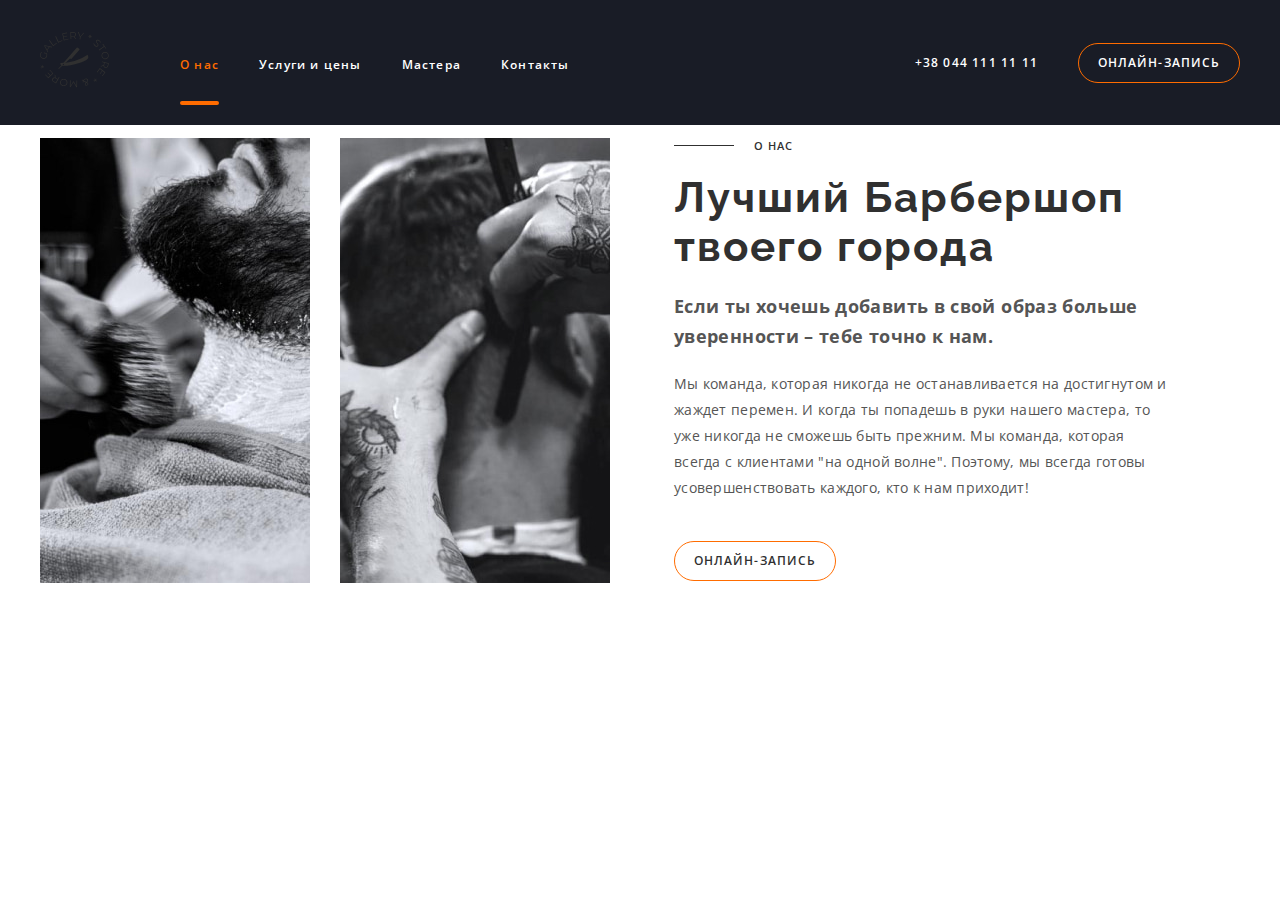
==== commit 72798b4d: "add module 08 media" ====
--- a/index.html
+++ b/index.html
@@ -39,14 +39,16 @@
     <header class="header" data-header>
       <div class="container header__container">
         <a class="logo header__logo link" href="">
-          <img
-            class="logo-img"
-            src="./images/header/logo.png"
-            alt="Логотип BarberShop"
-            width="69"
-            height="56"
-          />
+          <svg class="logo__icon" width="69" height="56" aria-label="Логотип BarberShop">
+            <use href="./images/icons.svg#logo"></use>
+          </svg>
         </a>
+        <button class="menu-btn" type="button">
+          <svg width="40" height="40">
+            <use href="./images/icons.svg#burger-menu"></use>
+          </svg>
+        </button>
+
         <nav class="nav">
           <ul class="nav__list list">
             <li class="nav__item">
@@ -76,7 +78,7 @@
     <!-- Main section -->
     <main>
       <!-- Hero section -->
-      <section class="hero">
+      <!-- <section class="hero">
         <div class="container hero-container">
           <div class="hero-left-side">
             <ul class="hero-list list">
@@ -101,7 +103,7 @@
             </ul>
           </div>
           <div class="hero-right-side">
-            <p class="hero-uppertitle uppertitle uppertitle--mode-dark" lang="en">
+            <p class="hero__uppertitle uppertitle uppertitle--mode-dark" lang="en">
               A hair salon for men in Kyiv
             </p>
             <h1 class="main-title" lang="en">BarberShop</h1>
@@ -123,7 +125,7 @@
             </ul>
           </div>
         </div>
-      </section>
+      </section> -->
       <!-- About section -->
       <section class="about" id="about">
         <div class="container about__container">
@@ -149,7 +151,9 @@
           </ul>
           <div class="about__right-side">
             <p class="about__uppertitle uppertitle uppertitle--mode-light">О НАС</p>
-            <h2 class="section-title section-title--mode-light">Лучший Барбершоп твоего города</h2>
+            <h2 class="about__title section-title section-title--mode-light">
+              Лучший Барбершоп твоего города
+            </h2>
             <h3 class="section-subtitle">
               Если ты хочешь добавить в свой образ больше уверенности – тебе точно к нам.
             </h3>
@@ -164,7 +168,7 @@
         </div>
       </section>
       <!-- Price section -->
-      <section class="price" id="price">
+      <!-- <section class="price" id="price">
         <div class="container">
           <p class="price__uppertitle uppertitle uppertitle--mode-dark">
             Проведи время в компании лучших мастеров
@@ -214,9 +218,9 @@
           </ul>
           <button class="price__btn btn btn--mode-dark" type="button">онлайн-запись</button>
         </div>
-      </section>
+      </section> -->
       <!-- Benefits section -->
-      <section class="benefits section">
+      <!-- <section class="benefits section">
         <div class="container benefits__container">
           <ul class="benefits__list list">
             <li class="benefits__item">
@@ -247,9 +251,9 @@
             </p>
           </div>
         </div>
-      </section>
+      </section> -->
       <!-- Team section -->
-      <section class="team section">
+      <!-- <section class="team section">
         <div class="container team-container">
           <p class="uppertitle uppertitle--mode-light">для настоящих ценителей атмосферы</p>
           <h2 class="section-title section-title--mode-light">Наши мастера</h2>
@@ -440,17 +444,14 @@
             </li>
           </ul>
         </div>
-      </section>
+      </section> -->
       <!-- Portfolio section -->
-      <section class="portfolio section">
+      <!-- <section class="portfolio section">
         <div class="container">
-          <p class="portfolio-uppertitle uppertitle uppertitle--mode-light">
+          <p class="portfolio__uppertitle uppertitle uppertitle--mode-light">
             На латинском языке “барба” означает “борода”
           </p>
-
-          <!-- Логічний підзаголовок, ховаємо за допомогою атрибуту hidden -->
           <h2 hidden>Портфолио работ</h2>
-
           <ul class="portfolio-list card-set list">
             <li class="portfolio-item card-set-item">
               <img src="./images/portfolio/gallery-1.jpg" alt="Изображение" class="portfolio-img" />
@@ -472,9 +473,9 @@
             </li>
           </ul>
         </div>
-      </section>
+      </section> -->
       <!-- Contacts section -->
-      <section class="contacts section" id="contacts">
+      <!-- <section class="contacts section" id="contacts">
         <div class="container contatcs-container">
           <div class="contacts-left-side">
             <h2 class="section-title section-title--mode-dark">Онлайн-запись</h2>
@@ -572,10 +573,10 @@
             </p>
           </div>
         </div>
-      </section>
+      </section> -->
     </main>
     <!-- Footer section -->
-    <footer class="footer">
+    <!-- <footer class="footer">
       <div class="container footer-container">
         <p class="footer-copyright">&#169; Copyright 2020</p>
         <ul class="footer-list list">
@@ -599,7 +600,7 @@
           </li>
         </ul>
       </div>
-    </footer>
+    </footer> -->
 
     <!-- Modal window -->
     <div class="backdrop is-hidden" data-modal>
@@ -667,6 +668,43 @@
       </div>
     </div>
 
+    <!-- Mobile menu -->
+    <div class="menu-overlay">
+      <div class="menu-container">
+        <ul class="mobile-nav list">
+          <li class="mobile-nav-item">
+            <a href="" class="mobile-link link">О нас</a>
+          </li>
+          <li class="mobile-nav-item">
+            <a href="" class="mobile-link link">Услуги и цены</a>
+          </li>
+          <li class="mobile-nav-item">
+            <a href="" class="mobile-link link">Мастера</a>
+          </li>
+          <li class="mobile-nav-item">
+            <a href="" class="mobile-link link">Контакты</a>
+          </li>
+        </ul>
+        <div class="mobile-contacts">
+          <a class="mobile-contacts-link link" href="+380441111111">+38 044 111 11 11</a>
+          <button class="mobile-contacts-btn btn" type="button">онлайн-запись</button>
+        </div>
+        <ul class="mobile-socilas list">
+          <li class="mobile-socilas-item">
+            <a href="" class="mobile-socilas-link link">Instagram</a>
+          </li>
+          <li class="mobile-socilas-item">
+            <a href="" class="mobile-socilas-link link">Twitter</a>
+          </li>
+          <li class="mobile-socilas-item">
+            <a href="" class="mobile-socilas-link link">Facebook</a>
+          </li>
+          <li class="mobile-socilas-item">
+            <a href="" class="mobile-socilas-link link">LinkedIn</a>
+          </li>
+        </ul>
+      </div>
+    </div>
     <script src="./js/header-scroll.js"></script>
     <script src="./js/modal.js"></script>
   </body>
--- a/css/main.min.css
+++ b/css/main.min.css
@@ -1 +1 @@
-:root{--main-font: "Open Sans", sans-serif;--secondary-font: "Raleway", sans-serif;--main-txt-cl: #303030;--accent-txt-cl: #ff6c00;--btn-txt-cl: #ffffff;--light-bg-cl: #f7f7f7;--dark-bg-cl: #191c26;--indent: 30px;--items: 3;--anim-fast: 300ms ease-in-out;--anim-slow: 600ms ease-out}.visuaaly-hidden{position:absolute;white-space:nowrap;width:1px;height:1px;overflow:hidden;border:0;padding:0;clip:rect(0 0 0 0);-webkit-clip-path:inset(50%);clip-path:inset(50%);margin:-1px}@-webkit-keyframes fade-in{0%{opacity:0;-webkit-transform:translateX(-200px) scale(0.2);transform:translateX(-200px) scale(0.2)}25%{opacity:1;-webkit-transform:translateX(0px) scale(0.2);transform:translateX(0px) scale(0.2)}100%{-webkit-transform:translateX(0px) scale(1);transform:translateX(0px) scale(1)}}@keyframes fade-in{0%{opacity:0;-webkit-transform:translateX(-200px) scale(0.2);transform:translateX(-200px) scale(0.2)}25%{opacity:1;-webkit-transform:translateX(0px) scale(0.2);transform:translateX(0px) scale(0.2)}100%{-webkit-transform:translateX(0px) scale(1);transform:translateX(0px) scale(1)}}.price{padding-top:130px;padding-bottom:130px}.price__inner-item,.price__list{list-style:none;padding:0;margin:0}body{font-family:var(--main-font);color:var(--main-txt-cl)}.no-scroll{overflow:hidden}h1,h2,h3,h4,h5,h6,p{margin:0}img{display:block}.link{text-decoration:none;color:currentColor}.list{list-style:none;padding:0;margin:0}.card-set{display:-webkit-box;display:-ms-flexbox;display:flex;-ms-flex-wrap:wrap;flex-wrap:wrap;gap:var(--indent)}.card-set-item{-ms-flex-preferred-size:calc((100% - var(--indent)*(var(--items) - 1))/var(--items));flex-basis:calc((100% - var(--indent)*(var(--items) - 1))/var(--items))}.container{width:1200px;padding-left:15px;padding-right:15px;margin-left:auto;margin-right:auto}.uppertitle{display:-webkit-box;display:-ms-flexbox;display:flex;-webkit-box-align:center;-ms-flex-align:center;align-items:center;gap:20px;font-weight:400;font-size:11px;line-height:1.36;letter-spacing:.02em;text-transform:uppercase}.uppertitle::before{content:"";display:block;width:60px;height:1px}.uppertitle--mode-light{color:#303030}.uppertitle--mode-light::before{background-color:#303030}.uppertitle--mode-dark{color:rgba(157,164,189,.6)}.uppertitle--mode-dark::before{background-color:rgba(157,164,189,.6)}.main-title{margin-bottom:20px;font-family:var(--secondary-font);color:#fff;font-weight:700;font-size:72px;line-height:1.18;letter-spacing:.05em;-webkit-animation:fade-in 800ms ease 500ms backwards alternate;animation:fade-in 800ms ease 500ms backwards alternate;-webkit-transform-origin:left center;transform-origin:left center}.section-title{font-family:var(--secondary-font);font-size:42px;line-height:1.1666666667;letter-spacing:.05em}.section-title--mode-light{margin-bottom:20px;color:#303030}.section-title--mode-dark{margin-bottom:44px;color:#fff}.section-subtitle{margin-bottom:20px;font-size:18px;line-height:1.6666666667;letter-spacing:.02em;color:#555}.btn{max-width:200px;min-width:160px;min-height:40px;padding:11px 19px;font-family:inherit;font-weight:600;font-size:12px;line-height:1.3333333333;letter-spacing:.09em;text-transform:uppercase;background-color:rgba(0,0,0,0);border:1px solid #ff6c00;border-radius:25px;cursor:pointer;-webkit-transition:color var(--anim-fast),background-color var(--anim-fast);transition:color var(--anim-fast),background-color var(--anim-fast)}.btn:hover,.btn:focus{color:var(--btn-txt-cl);background-color:var(--accent-txt-cl)}.btn--mode-light{color:var(--main-txt-cl)}.btn--mode-dark{color:var(--btn-txt-cl)}.slider-controls{position:absolute;right:0;bottom:40px;display:-webkit-box;display:-ms-flexbox;display:flex;-webkit-box-align:center;-ms-flex-align:center;align-items:center;gap:26px}.slider-btn{width:60px;padding:0;padding-bottom:8px;font-weight:600;font-size:11px;line-height:1.3636363636;letter-spacing:.1em;color:#fff;text-align:right;background-color:rgba(0,0,0,0);border:none;border-bottom:1px solid #fff;cursor:pointer}.slider-btn.disabled{text-align:left;color:rgba(157,164,189,.6);border-bottom:1px solid rgba(157,164,189,.6)}.pagination{position:absolute;top:50%;right:0}.pagination-item{margin-left:auto;margin-bottom:12px;width:8px;height:2px;background-color:#9da4bd}.pagination-item:last-child{margin-bottom:0}.pagination-item.active{width:18px;background-color:#fff}.socials{display:-webkit-box;display:-ms-flexbox;display:flex;-webkit-box-align:center;-ms-flex-align:center;align-items:center;-webkit-box-pack:center;-ms-flex-pack:center;justify-content:center;gap:10px}.socials-link{display:-webkit-box;display:-ms-flexbox;display:flex;-webkit-box-align:center;-ms-flex-align:center;align-items:center;-webkit-box-pack:center;-ms-flex-pack:center;justify-content:center;width:44px;height:44px;color:#303030;background-color:#fff;border-radius:50%;-webkit-transition:300ms ease;transition:300ms ease}.socials-link:hover,.socials-link:focus{color:#ff6c00}.socials-icon{fill:currentColor}.backdrop{position:fixed;top:0;left:0;z-index:1000;width:100%;height:100%;background-color:rgba(0,0,0,.2);opacity:1;visibility:visible;pointer-events:initial;-webkit-transition:opacity 600ms ease-out,visibility 600ms ease-out;transition:opacity 600ms ease-out,visibility 600ms ease-out}.backdrop.is-hidden{opacity:0;visibility:hidden;pointer-events:none}.modal{position:absolute;top:50%;left:50%;-webkit-transform:translate(-50%, -50%) scale(1) rotate(0);transform:translate(-50%, -50%) scale(1) rotate(0);width:500px;min-height:500px;padding:50px 30px;background-color:#fff;border-radius:20px;opacity:1;-webkit-transition:opacity 400ms ease-in-out 200ms,-webkit-transform 400ms ease-in-out 200ms;transition:opacity 400ms ease-in-out 200ms,-webkit-transform 400ms ease-in-out 200ms;transition:transform 400ms ease-in-out 200ms,opacity 400ms ease-in-out 200ms;transition:transform 400ms ease-in-out 200ms,opacity 400ms ease-in-out 200ms,-webkit-transform 400ms ease-in-out 200ms}.backdrop.is-hidden .modal{opacity:0;-webkit-transform:translate(-50%, -50%) scale(0.3) rotate(1turn);transform:translate(-50%, -50%) scale(0.3) rotate(1turn)}.modal-btn{position:absolute;top:10px;right:10px;display:-webkit-box;display:-ms-flexbox;display:flex;-webkit-box-align:center;-ms-flex-align:center;align-items:center;-webkit-box-pack:center;-ms-flex-pack:center;justify-content:center;width:30px;height:30px;padding:0;border-radius:50%;border:1px solid #ff6c00;background-color:rgba(0,0,0,0);cursor:pointer}.register-form{text-align:center}.register-form-title{display:block;margin-bottom:25px;font-size:18px;text-align:center}.register-form-group{margin-bottom:25px}.register-form-wrap{position:relative;display:block;margin-bottom:12px}.register-form-wrap:last-child{margin-bottom:0}.register-form-label{display:block;text-align:left;margin-bottom:6px;padding-left:5px}.register-form-input,.register-form-message{width:100%;border:1px solid #ff6c00;padding:10px;padding-left:50px;border-radius:5px;outline:rgba(0,0,0,0)}.register-form-message{padding:10px;height:90px;resize:none}.register-form-icon{position:absolute;bottom:10px;left:15px}.register-form-agreement{display:-webkit-box;display:-ms-flexbox;display:flex;-webkit-box-align:center;-ms-flex-align:center;align-items:center;-webkit-box-pack:center;-ms-flex-pack:center;justify-content:center;gap:8px;margin-bottom:25px}.register-checkbox:checked+.register-icon .register-icon-uncheck{opacity:0;-webkit-transition:opacity var(--anim-fast);transition:opacity var(--anim-fast)}.register-icon-check{opacity:0;fill:#ff6c00;-webkit-transition:opacity var(--anim-fast);transition:opacity var(--anim-fast)}.register-checkbox:checked+.register-icon .register-icon-check{opacity:1}.register-form-agreement-text{font-size:14px;-webkit-user-select:none;-moz-user-select:none;-ms-user-select:none;user-select:none;text-underline-position:under}.register-form-agreement-link{color:#ff6c00}.register-form-btn{display:-webkit-inline-box;display:-ms-inline-flexbox;display:inline-flex;-webkit-box-align:center;-ms-flex-align:center;align-items:center;gap:8px;padding:10px 25px;color:#303030;font-weight:700;text-transform:uppercase;background-color:rgba(0,0,0,0);border:1px solid #ff6c00;border-radius:10px;cursor:pointer}.register-form-btn-icon{fill:#ff6c00}.contact-form{width:560px}.contact-form-wrap{display:-webkit-box;display:-ms-flexbox;display:flex;-webkit-box-align:center;-ms-flex-align:center;align-items:center;gap:30px;margin-bottom:44px}.contact-form-group{position:relative;display:block}.contact-form-group:first-child{-ms-flex-preferred-size:270px;flex-basis:270px}.contact-form-group:last-child{-ms-flex-preferred-size:260px;flex-basis:260px}.contact-form-input{width:100%;height:24px;padding-right:30px;font-size:12px;color:#fff;border:none;border-bottom:1px solid rgba(157,164,189,.4);outline:rgba(0,0,0,0);background-color:rgba(0,0,0,0);-webkit-transition:border-color var(--anim-fast);transition:border-color var(--anim-fast)}.contact-form-input:not(:-moz-placeholder-shown){border-color:#fff}.contact-form-input:not(:-ms-input-placeholder){border-color:#fff}.contact-form-input:focus,.contact-form-input:not(:placeholder-shown){border-color:#fff}.contact-form-input:required:valid:not(:-moz-placeholder-shown){border-color:#1f6d00}.contact-form-input:required:valid:not(:-ms-input-placeholder){border-color:#1f6d00}.contact-form-input:required:valid:not(:placeholder-shown){border-color:#1f6d00}.contact-form-input:required:invalid:not(:-moz-placeholder-shown){border-color:#ffd900}.contact-form-input:required:invalid:not(:-ms-input-placeholder){border-color:#ffd900}.contact-form-input:required:invalid:not(:placeholder-shown){border-color:#ffd900}.contact-form-input::-webkit-input-placeholder{color:rgba(0,0,0,0);-webkit-transition:color var(--anim-fast);transition:color var(--anim-fast)}.contact-form-input::-moz-placeholder{color:rgba(0,0,0,0);-moz-transition:color var(--anim-fast);transition:color var(--anim-fast)}.contact-form-input:-ms-input-placeholder{color:rgba(0,0,0,0);-ms-transition:color var(--anim-fast);transition:color var(--anim-fast)}.contact-form-input::-ms-input-placeholder{color:rgba(0,0,0,0);-ms-transition:color var(--anim-fast);transition:color var(--anim-fast)}.contact-form-input::placeholder{color:rgba(0,0,0,0);-webkit-transition:color var(--anim-fast);transition:color var(--anim-fast)}.contact-form-input:focus::-webkit-input-placeholder{color:rgba(157,164,189,.4)}.contact-form-input:focus::-moz-placeholder{color:rgba(157,164,189,.4)}.contact-form-input:focus:-ms-input-placeholder{color:rgba(157,164,189,.4)}.contact-form-input:focus::-ms-input-placeholder{color:rgba(157,164,189,.4)}.contact-form-input:focus::placeholder{color:rgba(157,164,189,.4)}.contact-form-label{position:absolute;top:0;left:0;-webkit-transform-origin:top left;transform-origin:top left;-webkit-transition:color var(--anim-fast),-webkit-transform var(--anim-fast);transition:color var(--anim-fast),-webkit-transform var(--anim-fast);transition:transform var(--anim-fast),color var(--anim-fast);transition:transform var(--anim-fast),color var(--anim-fast),-webkit-transform var(--anim-fast);font-weight:600;font-size:11px;line-height:1.3636363636;letter-spacing:.1em;text-transform:uppercase;color:rgba(157,164,189,.4)}.contact-form-input:not(:-moz-placeholder-shown)+.contact-form-label, .contact-form-message:not(:-moz-placeholder-shown)+.contact-form-label{color:#fff;transform:translateY(-15px) scale(0.8)}.contact-form-input:not(:-ms-input-placeholder)+.contact-form-label, .contact-form-message:not(:-ms-input-placeholder)+.contact-form-label{color:#fff;transform:translateY(-15px) scale(0.8)}.contact-form-input:focus+.contact-form-label,.contact-form-input:not(:placeholder-shown)+.contact-form-label,.contact-form-message:focus+.contact-form-label,.contact-form-message:not(:placeholder-shown)+.contact-form-label{color:#fff;-webkit-transform:translateY(-15px) scale(0.8);transform:translateY(-15px) scale(0.8)}.contact-form-icon{position:absolute;top:0;right:5px}.contact-form-warning,.contact-form-success{opacity:0;-webkit-transform:scale(0.4);transform:scale(0.4);-webkit-transform-origin:center;transform-origin:center;-webkit-transition:opacity var(--anim-fast),-webkit-transform var(--anim-fast);transition:opacity var(--anim-fast),-webkit-transform var(--anim-fast);transition:opacity var(--anim-fast),transform var(--anim-fast);transition:opacity var(--anim-fast),transform var(--anim-fast),-webkit-transform var(--anim-fast)}.contact-form-warning{fill:#ffd900}.contact-form-input:invalid:required:not(:-moz-placeholder-shown)~.contact-form-icon .contact-form-warning{opacity:1;transform:scale(1)}.contact-form-input:invalid:required:not(:-ms-input-placeholder)~.contact-form-icon .contact-form-warning{opacity:1;transform:scale(1)}.contact-form-input:invalid:required:not(:placeholder-shown)~.contact-form-icon .contact-form-warning{opacity:1;-webkit-transform:scale(1);transform:scale(1)}.contact-form-success{fill:#1f6d00}.contact-form-input:valid:required:not(:-moz-placeholder-shown)~.contact-form-icon .contact-form-success{opacity:1;transform:scale(1)}.contact-form-input:valid:required:not(:-ms-input-placeholder)~.contact-form-icon .contact-form-success{opacity:1;transform:scale(1)}.contact-form-input:valid:required:not(:placeholder-shown)~.contact-form-icon .contact-form-success{opacity:1;-webkit-transform:scale(1);transform:scale(1)}.contact-form-notfication{display:inline-block;width:100%;position:absolute;bottom:0;left:50%;-webkit-transform:translate(-50%, 15px) scale(0.3);transform:translate(-50%, 15px) scale(0.3);-webkit-transform-origin:center;transform-origin:center;opacity:0;-webkit-transition:opacity var(--anim-fast),-webkit-transform var(--anim-fast);transition:opacity var(--anim-fast),-webkit-transform var(--anim-fast);transition:opacity var(--anim-fast),transform var(--anim-fast);transition:opacity var(--anim-fast),transform var(--anim-fast),-webkit-transform var(--anim-fast);font-size:9px;color:#ffd900;text-align:center}.contact-form-input:invalid:required:not(:-moz-placeholder-shown)~.contact-form-notfication{opacity:1;transform:translate(-50%, 15px) scale(1)}.contact-form-input:invalid:required:not(:-ms-input-placeholder)~.contact-form-notfication{opacity:1;transform:translate(-50%, 15px) scale(1)}.contact-form-input:invalid:required:not(:placeholder-shown)~.contact-form-notfication{opacity:1;-webkit-transform:translate(-50%, 15px) scale(1);transform:translate(-50%, 15px) scale(1)}.contact-form-message{width:100%;height:76px;font-size:12px;color:#fff;border:none;border-bottom:1px solid rgba(157,164,189,.4);outline:rgba(0,0,0,0);background-color:rgba(0,0,0,0);resize:none;-webkit-transition:border-color var(--anim-fast);transition:border-color var(--anim-fast)}.contact-form-message:not(:-moz-placeholder-shown){border-color:#fff}.contact-form-message:not(:-ms-input-placeholder){border-color:#fff}.contact-form-message:focus,.contact-form-message:not(:placeholder-shown){border-color:#fff}.contact-form-btn{margin-top:44px}.header{position:fixed;top:0;left:0;width:100%;z-index:100;-webkit-transition:background-color var(--anim-fast),-webkit-backdrop-filter var(--anim-fast);transition:background-color var(--anim-fast),-webkit-backdrop-filter var(--anim-fast);transition:background-color var(--anim-fast),backdrop-filter var(--anim-fast);transition:background-color var(--anim-fast),backdrop-filter var(--anim-fast),-webkit-backdrop-filter var(--anim-fast)}.header--no-transparency{background-color:rgba(25,28,38,.5);-webkit-backdrop-filter:blur(4px);backdrop-filter:blur(4px)}.header__container{display:-webkit-box;display:-ms-flexbox;display:flex;-webkit-box-align:center;-ms-flex-align:center;align-items:center}.header__logo{margin-right:71px}.header__phone{margin-right:40px;padding-top:52px;padding-bottom:52px;font-weight:600;font-size:12px;line-height:1.3333333333;letter-spacing:.1em;color:#fff;-webkit-transition:color var(--anim-fast);transition:color var(--anim-fast)}.header__phone:hover,.header__phone:focus{color:var(--accent-txt-cl)}.nav{margin-right:auto}.nav__list{display:-webkit-box;display:-ms-flexbox;display:flex;gap:40px}.nav__link{padding-top:52px;padding-bottom:52px;font-weight:600;font-size:12px;line-height:1.3333333333;letter-spacing:.1em;color:#fff;-webkit-transition:color var(--anim-fast);transition:color var(--anim-fast)}.nav__link:hover,.nav__link:focus{color:var(--accent-txt-cl)}.nav__link--current{position:relative;color:var(--accent-txt-cl)}.nav__link--current::after{content:"";position:absolute;bottom:20px;left:0;display:block;width:100%;height:4px;border-radius:4px;background-color:#ff6c00}.hero{max-width:1280px;margin-left:auto;margin-right:auto;background-image:url(../images/hero/hero-bg.jpg);background-repeat:no-repeat;background-position:right center;background-size:contain}.hero-container{display:-webkit-box;display:-ms-flexbox;display:flex}.hero-left-side{display:-webkit-box;display:-ms-flexbox;display:flex;-webkit-box-align:end;-ms-flex-align:end;align-items:flex-end;-ms-flex-preferred-size:100px;flex-basis:100px;max-width:100px}.hero-list{display:-webkit-box;display:-ms-flexbox;display:flex;-webkit-box-align:center;-ms-flex-align:center;align-items:center;gap:40px;-webkit-transform:rotate(-90deg) translateY(27px);transform:rotate(-90deg) translateY(27px);-webkit-transform-origin:top left;transform-origin:top left}.hero-list::before{content:"";display:block;width:60px;height:1px;background-color:#303030}.hero-right-side{position:relative;-webkit-box-flex:1;-ms-flex-positive:1;flex-grow:1;padding-top:272px;padding-bottom:206px;padding-left:100px}.hero-link{font-weight:600;font-size:11px;line-height:1.3636363636;letter-spacing:.2em;-webkit-transition:color var(--anim-fast);transition:color var(--anim-fast)}.hero-link:hover,.hero-link:focus{color:var(--accent-txt-cl)}.hero-desc{width:500px;font-size:18px;line-height:1.6666666667;letter-spacing:.02em;color:#9da4bd}.about{padding-top:130px;padding-bottom:130px}.about__container{display:-webkit-box;display:-ms-flexbox;display:flex}.about-list{display:-webkit-box;display:-ms-flexbox;display:flex;gap:30px}.about__right-side{margin-left:64px;-ms-flex-preferred-size:500px;flex-basis:500px}.about__uppertitle{margin-bottom:20px}.about__desc{margin-bottom:40px;font-size:14px;line-height:1.8571428571;letter-spacing:.02em;color:#555}.price{max-width:1280px;margin-left:auto;margin-right:auto;background-color:var(--dark-bg-cl);background-image:url(../images/price/price-bg.png);background-repeat:no-repeat;background-position:center;background-size:cover}.price__uppertitle{margin-bottom:20px}.price__list{display:-webkit-box;display:-ms-flexbox;display:flex;margin-bottom:50px;-webkit-perspective:1000px;perspective:1000px}.price__item{-ms-flex-preferred-size:50%;flex-basis:50%;padding:30px 40px;-webkit-transition:-webkit-transform var(--anim-slow);transition:-webkit-transform var(--anim-slow);transition:transform var(--anim-slow);transition:transform var(--anim-slow), -webkit-transform var(--anim-slow)}.price__item:nth-child(1){background-image:-webkit-gradient(linear, left top, left bottom, from(#171a24), to(rgba(23, 26, 36, 0.2)));background-image:linear-gradient(180deg, #171a24 0%, rgba(23, 26, 36, 0.2) 100%);-webkit-transform-origin:left center;transform-origin:left center;-webkit-transform:rotateY(15deg);transform:rotateY(15deg)}.price__item:nth-child(2){background-image:-webkit-gradient(linear, left top, left bottom, from(#090b13), to(rgba(9, 11, 19, 0.2)));background-image:linear-gradient(180deg, #090b13 0%, rgba(9, 11, 19, 0.2) 100%);-webkit-transform-origin:right center;transform-origin:right center;-webkit-transform:rotateY(-15deg);transform:rotateY(-15deg)}.price__item:hover{-webkit-transform:rotateY(0);transform:rotateY(0)}.price__inner-item{margin-bottom:20px;display:-webkit-box;display:-ms-flexbox;display:flex;-webkit-box-align:baseline;-ms-flex-align:baseline;align-items:baseline;gap:6px;font-size:18px;line-height:1.6666666667;letter-spacing:.02em;color:#9da4bd}.price__inner-item:last-child{margin-bottom:0}.price__inner-item::before{content:"";-webkit-box-flex:1;-ms-flex-positive:1;flex-grow:1;height:1px;background-color:rgba(157,164,189,.12)}.price__inner-desc:first-child{-webkit-box-ordinal-group:0;-ms-flex-order:-1;order:-1}.price__btn{display:block;margin-left:auto;margin-right:auto}.benefits{padding-top:130px;padding-bottom:130px}.benefits__container{display:-webkit-box;display:-ms-flexbox;display:flex}.benefits__list{width:370px;display:-webkit-box;display:-ms-flexbox;display:flex;-ms-flex-wrap:wrap;flex-wrap:wrap;-webkit-box-align:end;-ms-flex-align:end;align-items:flex-end;margin:0 auto}.benefits__item{width:170px;min-height:133px;padding:20px;background-color:#f7f7f7;text-align:center;-webkit-box-shadow:0px 8px 24px rgba(149,157,165,.2);box-shadow:0px 8px 24px rgba(149,157,165,.2)}.benefits__item:nth-child(2n+1){margin-bottom:30px;margin-right:30px}.benefits__quantity{display:-webkit-box;display:-ms-flexbox;display:flex;-webkit-box-pack:center;-ms-flex-pack:center;justify-content:center;font-weight:700;font-size:42px;line-height:57px;text-align:center;letter-spacing:.05em;color:#303030}.benefits__quantity::after{content:"+";font-weight:600;font-size:16px;line-height:22px;text-align:center;color:#ff6c00}.benefits__desc{font-weight:600;font-size:11px;line-height:15px;text-align:center;color:#303030}.benefits__group{-ms-flex-preferred-size:500px;flex-basis:500px;margin-left:auto}.benefits__uppertitle{margin-bottom:20px}.team{padding-top:130px;padding-bottom:130px;background-color:#f7f7f7}.team-list{display:-webkit-box;display:-ms-flexbox;display:flex;-ms-flex-wrap:wrap;flex-wrap:wrap;gap:var(--indent)}.team-item{-ms-flex-preferred-size:calc((100% - 120px)/5);flex-basis:calc((100% - 120px)/5)}.team-wrapper{padding-top:30px;padding-bottom:30px;padding-left:5px;padding-right:5px}.team-subtitle{margin-bottom:8px;font-size:18px;line-height:1.3888888889;text-align:center;letter-spacing:.02em;color:#303030}.team-desc{margin-bottom:30px;font-size:14px;line-height:1.3571428571;text-align:center;letter-spacing:.02em;color:#ff6c00}.portfolio{padding-top:130px;padding-bottom:130px}.portfolio-list{--items: 4}.portfolio-item{position:relative;overflow:hidden;-webkit-transition:-webkit-box-shadow var(--anim-fast);transition:-webkit-box-shadow var(--anim-fast);transition:box-shadow var(--anim-fast);transition:box-shadow var(--anim-fast), -webkit-box-shadow var(--anim-fast)}.portfolio-item:hover{-webkit-box-shadow:0px 1px 1px rgba(0,0,0,.12),0px 4px 4px rgba(0,0,0,.06),1px 4px 6px rgba(0,0,0,.16);box-shadow:0px 1px 1px rgba(0,0,0,.12),0px 4px 4px rgba(0,0,0,.06),1px 4px 6px rgba(0,0,0,.16)}.overlay{position:absolute;top:0;left:0;-webkit-transform:translateY(100%);transform:translateY(100%);display:-webkit-box;display:-ms-flexbox;display:flex;-webkit-box-align:center;-ms-flex-align:center;align-items:center;-webkit-box-pack:center;-ms-flex-pack:center;justify-content:center;width:100%;height:100%;padding:40px 5px;background-color:rgba(0,0,0,.3);-webkit-backdrop-filter:blur(3px);backdrop-filter:blur(3px);-webkit-transition:-webkit-transform 500ms ease-in-out;transition:-webkit-transform 500ms ease-in-out;transition:transform 500ms ease-in-out;transition:transform 500ms ease-in-out, -webkit-transform 500ms ease-in-out}.portfolio-item:hover .overlay{-webkit-transform:translateY(0);transform:translateY(0)}.overlay-text{font-size:20px;line-height:1.5;letter-spacing:.06em;color:#fff;text-align:center;-webkit-user-select:none;-moz-user-select:none;-ms-user-select:none;user-select:none}.contacts{padding-top:130px;padding-bottom:130px;max-width:1280px;margin-left:auto;margin-right:auto;background-color:#191c26;background-image:url(../images/contacts/contacts-bg.png);background-repeat:no-repeat;background-position:top 0 left calc(50% + 328px)}.contatcs-container{display:-webkit-box;display:-ms-flexbox;display:flex}.contacts-left-side,.contacts-group{-ms-flex-preferred-size:50%;flex-basis:50%}.contacts-group{padding-left:100px}.contacts-address{margin-bottom:66px;font-style:normal;font-size:18px;line-height:1.67;letter-spacing:.02em;color:#9da4bd}.contacts-schedule{color:#fff}.contacts-time{font-size:18px;line-height:1.67;letter-spacing:.02em;color:#9da4bd}.footer{padding-top:56px;padding-bottom:56px}.footer-container{display:-webkit-box;display:-ms-flexbox;display:flex;-webkit-box-align:center;-ms-flex-align:center;align-items:center}.footer-copyright{font-weight:600;font-size:11px;line-height:1.3636363636;letter-spacing:.2em;color:#9da4bd}.footer-list{display:-webkit-box;display:-ms-flexbox;display:flex;-webkit-box-align:center;-ms-flex-align:center;align-items:center;gap:40px;margin-left:auto}.footer-list:before{content:"";display:block;width:60px;height:1px;background-color:#303030}.footer-link{font-weight:600;font-size:11px;line-height:1.3636363636;letter-spacing:.2em;color:#303030}/*# sourceMappingURL=main.min.css.map */+:root{--main-font: "Open Sans", sans-serif;--secondary-font: "Raleway", sans-serif;--main-txt-cl: #303030;--accent-txt-cl: #ff6c00;--btn-txt-cl: #ffffff;--light-bg-cl: #f7f7f7;--dark-bg-cl: #191c26;--indent: 30px;--items: 3;--anim-fast: 300ms ease-in-out;--anim-slow: 600ms ease-out}.visuaaly-hidden{position:absolute;white-space:nowrap;width:1px;height:1px;overflow:hidden;border:0;padding:0;clip:rect(0 0 0 0);-webkit-clip-path:inset(50%);clip-path:inset(50%);margin:-1px}@-webkit-keyframes fade-in{0%{opacity:0;-webkit-transform:translateX(-200px) scale(0.2);transform:translateX(-200px) scale(0.2)}25%{opacity:1;-webkit-transform:translateX(0px) scale(0.2);transform:translateX(0px) scale(0.2)}100%{-webkit-transform:translateX(0px) scale(1);transform:translateX(0px) scale(1)}}@keyframes fade-in{0%{opacity:0;-webkit-transform:translateX(-200px) scale(0.2);transform:translateX(-200px) scale(0.2)}25%{opacity:1;-webkit-transform:translateX(0px) scale(0.2);transform:translateX(0px) scale(0.2)}100%{-webkit-transform:translateX(0px) scale(1);transform:translateX(0px) scale(1)}}.price{padding-top:130px;padding-bottom:130px}.price__inner-item,.price__list{list-style:none;padding:0;margin:0}body{font-family:var(--main-font);color:var(--main-txt-cl)}.no-scroll{overflow:hidden}h1,h2,h3,h4,h5,h6,p{margin:0}img{display:block;width:100%;height:auto;-o-object-fit:cover;object-fit:cover;-o-object-position:center;object-position:center}.link{text-decoration:none;color:currentColor}.list{list-style:none;padding:0;margin:0}.card-set{display:-webkit-box;display:-ms-flexbox;display:flex;-ms-flex-wrap:wrap;flex-wrap:wrap;gap:var(--indent)}.card-set-item{-ms-flex-preferred-size:calc((100% - var(--indent)*(var(--items) - 1))/var(--items));flex-basis:calc((100% - var(--indent)*(var(--items) - 1))/var(--items))}.container{padding-left:15px;padding-right:15px;margin-left:auto;margin-right:auto}@media screen and (min-width: 480px){.container{width:448px}}@media screen and (min-width: 768px){.container{width:720px}}@media screen and (min-width: 1200px){.container{width:1200px}}.main-title{margin-bottom:20px;font-family:var(--secondary-font);color:#fff;font-weight:700;font-size:72px;line-height:1.18;letter-spacing:.05em;-webkit-animation:fade-in 800ms ease 500ms backwards alternate;animation:fade-in 800ms ease 500ms backwards alternate;-webkit-transform-origin:left center;transform-origin:left center}.uppertitle{display:-webkit-box;display:-ms-flexbox;display:flex;-webkit-box-align:center;-ms-flex-align:center;align-items:center;gap:20px;font-weight:600;font-size:11px;line-height:1.3636363636;letter-spacing:.1em;text-transform:uppercase}.uppertitle::before{content:"";display:block;width:60px;height:1px}.uppertitle--mode-light{color:#303030}.uppertitle--mode-light::before{background-color:#303030}.uppertitle--mode-dark{color:rgba(157,164,189,.6)}.uppertitle--mode-dark::before{background-color:rgba(157,164,189,.6)}.section-title{font-family:var(--secondary-font);font-size:28px;line-height:1.1666666667;letter-spacing:.05em}@media screen and (min-width: 1200px){.section-title{font-size:42px}}.section-title--mode-light{margin-bottom:20px;color:#303030}.section-title--mode-dark{margin-bottom:44px;color:#fff}.section-subtitle{margin-bottom:20px;font-size:16px;line-height:1.6666666667;letter-spacing:.02em;color:#555}@media screen and (min-width: 1200px){.section-subtitle{font-size:18px}}.btn{max-width:200px;min-width:160px;min-height:40px;padding:11px 19px;font-family:inherit;font-weight:600;font-size:12px;line-height:1.3333333333;letter-spacing:.09em;text-transform:uppercase;background-color:rgba(0,0,0,0);border:1px solid #ff6c00;border-radius:25px;cursor:pointer;-webkit-transition:color var(--anim-fast),background-color var(--anim-fast);transition:color var(--anim-fast),background-color var(--anim-fast)}.btn:hover,.btn:focus{color:var(--btn-txt-cl);background-color:var(--accent-txt-cl)}.btn--mode-light{color:var(--main-txt-cl)}.btn--mode-dark{color:var(--btn-txt-cl)}.slider-controls{position:absolute;right:0;bottom:40px;display:-webkit-box;display:-ms-flexbox;display:flex;-webkit-box-align:center;-ms-flex-align:center;align-items:center;gap:26px}.slider-btn{width:60px;padding:0;padding-bottom:8px;font-weight:600;font-size:11px;line-height:1.3636363636;letter-spacing:.1em;color:#fff;text-align:right;background-color:rgba(0,0,0,0);border:none;border-bottom:1px solid #fff;cursor:pointer}.slider-btn.disabled{text-align:left;color:rgba(157,164,189,.6);border-bottom:1px solid rgba(157,164,189,.6)}.pagination{position:absolute;top:50%;right:0}.pagination-item{margin-left:auto;margin-bottom:12px;width:8px;height:2px;background-color:#9da4bd}.pagination-item:last-child{margin-bottom:0}.pagination-item.active{width:18px;background-color:#fff}.socials{display:-webkit-box;display:-ms-flexbox;display:flex;-webkit-box-align:center;-ms-flex-align:center;align-items:center;-webkit-box-pack:center;-ms-flex-pack:center;justify-content:center;gap:10px}.socials-link{display:-webkit-box;display:-ms-flexbox;display:flex;-webkit-box-align:center;-ms-flex-align:center;align-items:center;-webkit-box-pack:center;-ms-flex-pack:center;justify-content:center;width:44px;height:44px;color:#303030;background-color:#fff;border-radius:50%;-webkit-transition:300ms ease;transition:300ms ease}.socials-link:hover,.socials-link:focus{color:#ff6c00}.socials-icon{fill:currentColor}.backdrop{position:fixed;top:0;left:0;z-index:1000;width:100%;height:100%;background-color:rgba(0,0,0,.2);opacity:1;visibility:visible;pointer-events:initial;-webkit-transition:opacity 600ms ease-out,visibility 600ms ease-out;transition:opacity 600ms ease-out,visibility 600ms ease-out}.backdrop.is-hidden{opacity:0;visibility:hidden;pointer-events:none}.modal{position:absolute;top:50%;left:50%;-webkit-transform:translate(-50%, -50%) scale(1) rotate(0);transform:translate(-50%, -50%) scale(1) rotate(0);width:500px;min-height:500px;padding:50px 30px;background-color:#fff;border-radius:20px;opacity:1;-webkit-transition:opacity 400ms ease-in-out 200ms,-webkit-transform 400ms ease-in-out 200ms;transition:opacity 400ms ease-in-out 200ms,-webkit-transform 400ms ease-in-out 200ms;transition:transform 400ms ease-in-out 200ms,opacity 400ms ease-in-out 200ms;transition:transform 400ms ease-in-out 200ms,opacity 400ms ease-in-out 200ms,-webkit-transform 400ms ease-in-out 200ms}.backdrop.is-hidden .modal{opacity:0;-webkit-transform:translate(-50%, -50%) scale(0.3) rotate(1turn);transform:translate(-50%, -50%) scale(0.3) rotate(1turn)}.modal-btn{position:absolute;top:10px;right:10px;display:-webkit-box;display:-ms-flexbox;display:flex;-webkit-box-align:center;-ms-flex-align:center;align-items:center;-webkit-box-pack:center;-ms-flex-pack:center;justify-content:center;width:30px;height:30px;padding:0;border-radius:50%;border:1px solid #ff6c00;background-color:rgba(0,0,0,0);cursor:pointer}.register-form{text-align:center}.register-form-title{display:block;margin-bottom:25px;font-size:18px;text-align:center}.register-form-group{margin-bottom:25px}.register-form-wrap{position:relative;display:block;margin-bottom:12px}.register-form-wrap:last-child{margin-bottom:0}.register-form-label{display:block;text-align:left;margin-bottom:6px;padding-left:5px}.register-form-input,.register-form-message{width:100%;border:1px solid #ff6c00;padding:10px;padding-left:50px;border-radius:5px;outline:rgba(0,0,0,0)}.register-form-message{padding:10px;height:90px;resize:none}.register-form-icon{position:absolute;bottom:10px;left:15px}.register-form-agreement{display:-webkit-box;display:-ms-flexbox;display:flex;-webkit-box-align:center;-ms-flex-align:center;align-items:center;-webkit-box-pack:center;-ms-flex-pack:center;justify-content:center;gap:8px;margin-bottom:25px}.register-checkbox:checked+.register-icon .register-icon-uncheck{opacity:0;-webkit-transition:opacity var(--anim-fast);transition:opacity var(--anim-fast)}.register-icon-check{opacity:0;fill:#ff6c00;-webkit-transition:opacity var(--anim-fast);transition:opacity var(--anim-fast)}.register-checkbox:checked+.register-icon .register-icon-check{opacity:1}.register-form-agreement-text{font-size:14px;-webkit-user-select:none;-moz-user-select:none;-ms-user-select:none;user-select:none;text-underline-position:under}.register-form-agreement-link{color:#ff6c00}.register-form-btn{display:-webkit-inline-box;display:-ms-inline-flexbox;display:inline-flex;-webkit-box-align:center;-ms-flex-align:center;align-items:center;gap:8px;padding:10px 25px;color:#303030;font-weight:700;text-transform:uppercase;background-color:rgba(0,0,0,0);border:1px solid #ff6c00;border-radius:10px;cursor:pointer}.register-form-btn-icon{fill:#ff6c00}.contact-form{width:560px}.contact-form-wrap{display:-webkit-box;display:-ms-flexbox;display:flex;-webkit-box-align:center;-ms-flex-align:center;align-items:center;gap:30px;margin-bottom:44px}.contact-form-group{position:relative;display:block}.contact-form-group:first-child{-ms-flex-preferred-size:270px;flex-basis:270px}.contact-form-group:last-child{-ms-flex-preferred-size:260px;flex-basis:260px}.contact-form-input{width:100%;height:24px;padding-right:30px;font-size:12px;color:#fff;border:none;border-bottom:1px solid rgba(157,164,189,.4);outline:rgba(0,0,0,0);background-color:rgba(0,0,0,0);-webkit-transition:border-color var(--anim-fast);transition:border-color var(--anim-fast)}.contact-form-input:not(:-moz-placeholder-shown){border-color:#fff}.contact-form-input:not(:-ms-input-placeholder){border-color:#fff}.contact-form-input:focus,.contact-form-input:not(:placeholder-shown){border-color:#fff}.contact-form-input:required:valid:not(:-moz-placeholder-shown){border-color:#1f6d00}.contact-form-input:required:valid:not(:-ms-input-placeholder){border-color:#1f6d00}.contact-form-input:required:valid:not(:placeholder-shown){border-color:#1f6d00}.contact-form-input:required:invalid:not(:-moz-placeholder-shown){border-color:#ffd900}.contact-form-input:required:invalid:not(:-ms-input-placeholder){border-color:#ffd900}.contact-form-input:required:invalid:not(:placeholder-shown){border-color:#ffd900}.contact-form-input::-webkit-input-placeholder{color:rgba(0,0,0,0);-webkit-transition:color var(--anim-fast);transition:color var(--anim-fast)}.contact-form-input::-moz-placeholder{color:rgba(0,0,0,0);-moz-transition:color var(--anim-fast);transition:color var(--anim-fast)}.contact-form-input:-ms-input-placeholder{color:rgba(0,0,0,0);-ms-transition:color var(--anim-fast);transition:color var(--anim-fast)}.contact-form-input::-ms-input-placeholder{color:rgba(0,0,0,0);-ms-transition:color var(--anim-fast);transition:color var(--anim-fast)}.contact-form-input::placeholder{color:rgba(0,0,0,0);-webkit-transition:color var(--anim-fast);transition:color var(--anim-fast)}.contact-form-input:focus::-webkit-input-placeholder{color:rgba(157,164,189,.4)}.contact-form-input:focus::-moz-placeholder{color:rgba(157,164,189,.4)}.contact-form-input:focus:-ms-input-placeholder{color:rgba(157,164,189,.4)}.contact-form-input:focus::-ms-input-placeholder{color:rgba(157,164,189,.4)}.contact-form-input:focus::placeholder{color:rgba(157,164,189,.4)}.contact-form-label{position:absolute;top:0;left:0;-webkit-transform-origin:top left;transform-origin:top left;-webkit-transition:color var(--anim-fast),-webkit-transform var(--anim-fast);transition:color var(--anim-fast),-webkit-transform var(--anim-fast);transition:transform var(--anim-fast),color var(--anim-fast);transition:transform var(--anim-fast),color var(--anim-fast),-webkit-transform var(--anim-fast);font-weight:600;font-size:11px;line-height:1.3636363636;letter-spacing:.1em;text-transform:uppercase;color:rgba(157,164,189,.4)}.contact-form-input:not(:-moz-placeholder-shown)+.contact-form-label, .contact-form-message:not(:-moz-placeholder-shown)+.contact-form-label{color:#fff;transform:translateY(-15px) scale(0.8)}.contact-form-input:not(:-ms-input-placeholder)+.contact-form-label, .contact-form-message:not(:-ms-input-placeholder)+.contact-form-label{color:#fff;transform:translateY(-15px) scale(0.8)}.contact-form-input:focus+.contact-form-label,.contact-form-input:not(:placeholder-shown)+.contact-form-label,.contact-form-message:focus+.contact-form-label,.contact-form-message:not(:placeholder-shown)+.contact-form-label{color:#fff;-webkit-transform:translateY(-15px) scale(0.8);transform:translateY(-15px) scale(0.8)}.contact-form-icon{position:absolute;top:0;right:5px}.contact-form-warning,.contact-form-success{opacity:0;-webkit-transform:scale(0.4);transform:scale(0.4);-webkit-transform-origin:center;transform-origin:center;-webkit-transition:opacity var(--anim-fast),-webkit-transform var(--anim-fast);transition:opacity var(--anim-fast),-webkit-transform var(--anim-fast);transition:opacity var(--anim-fast),transform var(--anim-fast);transition:opacity var(--anim-fast),transform var(--anim-fast),-webkit-transform var(--anim-fast)}.contact-form-warning{fill:#ffd900}.contact-form-input:invalid:required:not(:-moz-placeholder-shown)~.contact-form-icon .contact-form-warning{opacity:1;transform:scale(1)}.contact-form-input:invalid:required:not(:-ms-input-placeholder)~.contact-form-icon .contact-form-warning{opacity:1;transform:scale(1)}.contact-form-input:invalid:required:not(:placeholder-shown)~.contact-form-icon .contact-form-warning{opacity:1;-webkit-transform:scale(1);transform:scale(1)}.contact-form-success{fill:#1f6d00}.contact-form-input:valid:required:not(:-moz-placeholder-shown)~.contact-form-icon .contact-form-success{opacity:1;transform:scale(1)}.contact-form-input:valid:required:not(:-ms-input-placeholder)~.contact-form-icon .contact-form-success{opacity:1;transform:scale(1)}.contact-form-input:valid:required:not(:placeholder-shown)~.contact-form-icon .contact-form-success{opacity:1;-webkit-transform:scale(1);transform:scale(1)}.contact-form-notfication{display:inline-block;width:100%;position:absolute;bottom:0;left:50%;-webkit-transform:translate(-50%, 15px) scale(0.3);transform:translate(-50%, 15px) scale(0.3);-webkit-transform-origin:center;transform-origin:center;opacity:0;-webkit-transition:opacity var(--anim-fast),-webkit-transform var(--anim-fast);transition:opacity var(--anim-fast),-webkit-transform var(--anim-fast);transition:opacity var(--anim-fast),transform var(--anim-fast);transition:opacity var(--anim-fast),transform var(--anim-fast),-webkit-transform var(--anim-fast);font-size:9px;color:#ffd900;text-align:center}.contact-form-input:invalid:required:not(:-moz-placeholder-shown)~.contact-form-notfication{opacity:1;transform:translate(-50%, 15px) scale(1)}.contact-form-input:invalid:required:not(:-ms-input-placeholder)~.contact-form-notfication{opacity:1;transform:translate(-50%, 15px) scale(1)}.contact-form-input:invalid:required:not(:placeholder-shown)~.contact-form-notfication{opacity:1;-webkit-transform:translate(-50%, 15px) scale(1);transform:translate(-50%, 15px) scale(1)}.contact-form-message{width:100%;height:76px;font-size:12px;color:#fff;border:none;border-bottom:1px solid rgba(157,164,189,.4);outline:rgba(0,0,0,0);background-color:rgba(0,0,0,0);resize:none;-webkit-transition:border-color var(--anim-fast);transition:border-color var(--anim-fast)}.contact-form-message:not(:-moz-placeholder-shown){border-color:#fff}.contact-form-message:not(:-ms-input-placeholder){border-color:#fff}.contact-form-message:focus,.contact-form-message:not(:placeholder-shown){border-color:#fff}.contact-form-btn{margin-top:44px}.menu-btn{margin-left:auto;display:-webkit-inline-box;display:-ms-inline-flexbox;display:inline-flex;-webkit-box-align:center;-ms-flex-align:center;align-items:center;-webkit-box-pack:center;-ms-flex-pack:center;justify-content:center;width:40px;height:40px;padding:0;background-color:rgba(0,0,0,0);border:none;cursor:pointer}@media screen and (min-width: 768px){.menu-btn{display:none}}.menu-overlay{position:fixed;top:0;left:0;z-index:100;width:100%;height:100%;background-color:rgba(25,28,38,.2);-webkit-box-shadow:0px 4px 8px rgba(0,0,0,.04),0px 2px 4px rgba(0,0,0,.08),0px 1px 3px rgba(0,0,0,.16);box-shadow:0px 4px 8px rgba(0,0,0,.04),0px 2px 4px rgba(0,0,0,.08),0px 1px 3px rgba(0,0,0,.16)}@media screen and (min-width: 768px){.menu-overlay{display:none}}.menu-container{display:-webkit-box;display:-ms-flexbox;display:flex;-webkit-box-orient:vertical;-webkit-box-direction:normal;-ms-flex-direction:column;flex-direction:column;margin-left:auto;max-width:337px;height:100%;background-color:#fff;padding:118px 40px}.mobile-nav{margin-bottom:64px}.mobile-contacts{margin-bottom:64px}.mobile-contacts-btn{margin-top:24px}.mobile-link,.mobile-contacts-link{font-weight:600;font-size:18px;line-height:1.3888888889;letter-spacing:.1em;color:#303030}.mobile-nav-item:not(:last-child){margin-bottom:24px}.mobile-socilas{display:-webkit-box;display:-ms-flexbox;display:flex;-ms-flex-wrap:wrap;flex-wrap:wrap;gap:10px}.mobile-socilas-item:not(:last-child) .mobile-socilas-link{display:-webkit-box;display:-ms-flexbox;display:flex;padding-right:10px;border-right:1px solid rgba(33,33,33,.2)}.header{background-color:#191c26;position:fixed;top:0;left:0;width:100%;z-index:100;-webkit-transition:background-color var(--anim-fast),-webkit-backdrop-filter var(--anim-fast);transition:background-color var(--anim-fast),-webkit-backdrop-filter var(--anim-fast);transition:background-color var(--anim-fast),backdrop-filter var(--anim-fast);transition:background-color var(--anim-fast),backdrop-filter var(--anim-fast),-webkit-backdrop-filter var(--anim-fast)}.header--no-transparency{background-color:rgba(25,28,38,.5);-webkit-backdrop-filter:blur(4px);backdrop-filter:blur(4px)}.header__container{display:-webkit-box;display:-ms-flexbox;display:flex;-webkit-box-align:center;-ms-flex-align:center;align-items:center}.header__logo{padding-top:40px;padding-bottom:40px;fill:#fff}@media screen and (min-width: 768px){.header__logo{padding-top:32px;padding-bottom:32px;margin-right:64px;fill:#303030}}@media screen and (min-width: 768px){.header__logo{margin-right:71px}}.header__phone{margin-right:40px;padding-top:52px;padding-bottom:52px;font-weight:600;font-size:12px;line-height:1.3333333333;letter-spacing:.1em;color:#fff;-webkit-transition:color var(--anim-fast);transition:color var(--anim-fast)}@media screen and (max-width: 1199px){.header__phone{display:none}}.header__phone:hover,.header__phone:focus{color:var(--accent-txt-cl)}@media screen and (max-width: 767px){.header__btn{display:none}}.nav{display:none}@media screen and (min-width: 768px){.nav{display:block;margin-right:auto}}.nav__list{display:-webkit-box;display:-ms-flexbox;display:flex;gap:24px}@media screen and (min-width: 1200px){.nav__list{gap:40px}}.nav__link{padding-top:52px;padding-bottom:52px;font-weight:600;font-size:12px;line-height:1.3333333333;letter-spacing:.1em;color:#fff;-webkit-transition:color var(--anim-fast);transition:color var(--anim-fast)}.nav__link:hover,.nav__link:focus{color:var(--accent-txt-cl)}.nav__link--current{position:relative;color:var(--accent-txt-cl)}.nav__link--current::after{content:"";position:absolute;bottom:20px;left:0;display:block;width:100%;height:4px;border-radius:4px;background-color:#ff6c00}.hero{max-width:1280px;margin-left:auto;margin-right:auto;background-image:url(../images/hero/hero-bg.jpg);background-repeat:no-repeat;background-position:right center;background-size:contain}.hero-container{display:-webkit-box;display:-ms-flexbox;display:flex}.hero-left-side{display:-webkit-box;display:-ms-flexbox;display:flex;-webkit-box-align:end;-ms-flex-align:end;align-items:flex-end;-ms-flex-preferred-size:100px;flex-basis:100px;max-width:100px}.hero-list{display:-webkit-box;display:-ms-flexbox;display:flex;-webkit-box-align:center;-ms-flex-align:center;align-items:center;gap:40px;-webkit-transform:rotate(-90deg) translateY(27px);transform:rotate(-90deg) translateY(27px);-webkit-transform-origin:top left;transform-origin:top left}.hero-list::before{content:"";display:block;width:60px;height:1px;background-color:#303030}.hero-right-side{position:relative;-webkit-box-flex:1;-ms-flex-positive:1;flex-grow:1;padding-top:272px;padding-bottom:206px;padding-left:100px}.hero-link{font-weight:600;font-size:11px;line-height:1.3636363636;letter-spacing:.2em;-webkit-transition:color var(--anim-fast);transition:color var(--anim-fast)}.hero-link:hover,.hero-link:focus{color:var(--accent-txt-cl)}.hero-desc{width:500px;font-size:18px;line-height:1.6666666667;letter-spacing:.02em;color:#9da4bd}.about{padding-top:84px;padding-bottom:84px}@media screen and (min-width: 768px){.about{padding-top:100px;padding-bottom:100px}}@media screen and (min-width: 1200px){.about{padding-top:130px;padding-bottom:130px}}@media screen and (min-width: 768px){.about__container{display:-webkit-box;display:-ms-flexbox;display:flex;gap:30px}}@media screen and (min-width: 1200px){.about__container{gap:64px}}.about-list{display:none}@media screen and (min-width: 768px){.about-list{display:-webkit-box;display:-ms-flexbox;display:flex;-webkit-box-orient:vertical;-webkit-box-direction:normal;-ms-flex-direction:column;flex-direction:column;gap:30px}}@media screen and (min-width: 1200px){.about-list{-webkit-box-orient:horizontal;-webkit-box-direction:normal;-ms-flex-direction:row;flex-direction:row}}.about__right-side{-ms-flex-preferred-size:330px;flex-basis:330px}@media screen and (min-width: 1200px){.about__right-side{-ms-flex-preferred-size:500px;flex-basis:500px}}.about__uppertitle{margin-bottom:20px}@media screen and (max-width: 1199px){.about__title{max-width:330px}}.about__desc{margin-bottom:40px;font-size:14px;line-height:1.8571428571;letter-spacing:.02em;color:#555}@media screen and (max-width: 1199px){.about-list__img{width:330px;height:235px}}.price{max-width:1280px;margin-left:auto;margin-right:auto;background-color:var(--dark-bg-cl);background-image:url(../images/price/price-bg.png);background-repeat:no-repeat;background-position:center;background-size:cover}.price__uppertitle{margin-bottom:20px}.price__list{display:-webkit-box;display:-ms-flexbox;display:flex;margin-bottom:50px;-webkit-perspective:1000px;perspective:1000px}.price__item{-ms-flex-preferred-size:50%;flex-basis:50%;padding:30px 40px;-webkit-transition:-webkit-transform var(--anim-slow);transition:-webkit-transform var(--anim-slow);transition:transform var(--anim-slow);transition:transform var(--anim-slow), -webkit-transform var(--anim-slow)}.price__item:nth-child(1){background-image:-webkit-gradient(linear, left top, left bottom, from(#171a24), to(rgba(23, 26, 36, 0.2)));background-image:linear-gradient(180deg, #171a24 0%, rgba(23, 26, 36, 0.2) 100%);-webkit-transform-origin:left center;transform-origin:left center;-webkit-transform:rotateY(15deg);transform:rotateY(15deg)}.price__item:nth-child(2){background-image:-webkit-gradient(linear, left top, left bottom, from(#090b13), to(rgba(9, 11, 19, 0.2)));background-image:linear-gradient(180deg, #090b13 0%, rgba(9, 11, 19, 0.2) 100%);-webkit-transform-origin:right center;transform-origin:right center;-webkit-transform:rotateY(-15deg);transform:rotateY(-15deg)}.price__item:hover{-webkit-transform:rotateY(0);transform:rotateY(0)}.price__inner-item{margin-bottom:20px;display:-webkit-box;display:-ms-flexbox;display:flex;-webkit-box-align:baseline;-ms-flex-align:baseline;align-items:baseline;gap:6px;font-size:18px;line-height:1.6666666667;letter-spacing:.02em;color:#9da4bd}.price__inner-item:last-child{margin-bottom:0}.price__inner-item::before{content:"";-webkit-box-flex:1;-ms-flex-positive:1;flex-grow:1;height:1px;background-color:rgba(157,164,189,.12)}.price__inner-desc:first-child{-webkit-box-ordinal-group:0;-ms-flex-order:-1;order:-1}.price__btn{display:block;margin-left:auto;margin-right:auto}.benefits{padding-top:84px;padding-bottom:84px}@media screen and (min-width: 768px){.benefits{padding-top:100px;padding-bottom:100px}}@media screen and (min-width: 1200px){.benefits{padding-top:130px;padding-bottom:130px}}.benefits__container{display:-webkit-box;display:-ms-flexbox;display:flex}.benefits__list{width:370px;display:-webkit-box;display:-ms-flexbox;display:flex;-ms-flex-wrap:wrap;flex-wrap:wrap;-webkit-box-align:end;-ms-flex-align:end;align-items:flex-end;margin:0 auto}.benefits__item{width:170px;min-height:133px;padding:20px;background-color:#f7f7f7;text-align:center;-webkit-box-shadow:0px 8px 24px rgba(149,157,165,.2);box-shadow:0px 8px 24px rgba(149,157,165,.2)}.benefits__item:nth-child(2n+1){margin-bottom:30px;margin-right:30px}.benefits__quantity{display:-webkit-box;display:-ms-flexbox;display:flex;-webkit-box-pack:center;-ms-flex-pack:center;justify-content:center;font-weight:700;font-size:42px;line-height:57px;text-align:center;letter-spacing:.05em;color:#303030}.benefits__quantity::after{content:"+";font-weight:600;font-size:16px;line-height:22px;text-align:center;color:#ff6c00}.benefits__desc{font-weight:600;font-size:11px;line-height:15px;text-align:center;color:#303030}.benefits__group{-ms-flex-preferred-size:500px;flex-basis:500px;margin-left:auto}.benefits__uppertitle{margin-bottom:20px}.team{padding-top:84px;padding-bottom:84px;background-color:#f7f7f7}@media screen and (min-width: 768px){.team{padding-top:100px;padding-bottom:100px}}@media screen and (min-width: 1200px){.team{padding-top:130px;padding-bottom:130px}}.team-list{display:-webkit-box;display:-ms-flexbox;display:flex;-ms-flex-wrap:wrap;flex-wrap:wrap;gap:var(--indent)}.team-wrapper{padding-top:30px;padding-bottom:30px;padding-left:5px;padding-right:5px}.team-subtitle{margin-bottom:8px;font-size:18px;line-height:1.3888888889;text-align:center;letter-spacing:.02em;color:#303030}.team-desc{margin-bottom:30px;font-size:14px;line-height:1.3571428571;text-align:center;letter-spacing:.02em;color:#ff6c00}.portfolio{padding-top:84px;padding-bottom:84px}@media screen and (min-width: 768px){.portfolio{padding-top:100px;padding-bottom:100px}}@media screen and (min-width: 1200px){.portfolio{padding-top:130px;padding-bottom:130px}}.portfolio__uppertitle{margin-bottom:44px}.portfolio-list{--items: 4}.portfolio-item{position:relative;overflow:hidden;-webkit-transition:-webkit-box-shadow var(--anim-fast);transition:-webkit-box-shadow var(--anim-fast);transition:box-shadow var(--anim-fast);transition:box-shadow var(--anim-fast), -webkit-box-shadow var(--anim-fast)}.portfolio-item:hover{-webkit-box-shadow:0px 1px 1px rgba(0,0,0,.12),0px 4px 4px rgba(0,0,0,.06),1px 4px 6px rgba(0,0,0,.16);box-shadow:0px 1px 1px rgba(0,0,0,.12),0px 4px 4px rgba(0,0,0,.06),1px 4px 6px rgba(0,0,0,.16)}.overlay{position:absolute;top:0;left:0;-webkit-transform:translateY(100%);transform:translateY(100%);display:-webkit-box;display:-ms-flexbox;display:flex;-webkit-box-align:center;-ms-flex-align:center;align-items:center;-webkit-box-pack:center;-ms-flex-pack:center;justify-content:center;width:100%;height:100%;padding:40px 5px;background-color:rgba(0,0,0,.3);-webkit-backdrop-filter:blur(3px);backdrop-filter:blur(3px);-webkit-transition:-webkit-transform 500ms ease-in-out;transition:-webkit-transform 500ms ease-in-out;transition:transform 500ms ease-in-out;transition:transform 500ms ease-in-out, -webkit-transform 500ms ease-in-out}.portfolio-item:hover .overlay{-webkit-transform:translateY(0);transform:translateY(0)}.overlay-text{font-size:20px;line-height:1.5;letter-spacing:.06em;color:#fff;text-align:center;-webkit-user-select:none;-moz-user-select:none;-ms-user-select:none;user-select:none}.contacts{padding-top:84px;padding-bottom:84px;max-width:1280px;margin-left:auto;margin-right:auto;background-color:#191c26;background-image:url(../images/contacts/contacts-bg.png);background-repeat:no-repeat;background-position:top 0 left calc(50% + 328px)}@media screen and (min-width: 768px){.contacts{padding-top:100px;padding-bottom:100px}}@media screen and (min-width: 1200px){.contacts{padding-top:130px;padding-bottom:130px}}.contatcs-container{display:-webkit-box;display:-ms-flexbox;display:flex}.contacts-left-side,.contacts-group{-ms-flex-preferred-size:50%;flex-basis:50%}.contacts-group{padding-left:100px}.contacts-address{margin-bottom:66px;font-style:normal;font-size:18px;line-height:1.67;letter-spacing:.02em;color:#9da4bd}.contacts-schedule{color:#fff}.contacts-time{font-size:18px;line-height:1.67;letter-spacing:.02em;color:#9da4bd}.footer{padding-top:56px;padding-bottom:56px}@media screen and (min-width: 768px){.footer{padding-top:100px;padding-bottom:100px}}@media screen and (min-width: 1200px){.footer{padding-top:130px;padding-bottom:130px}}.footer-container{display:-webkit-box;display:-ms-flexbox;display:flex;-webkit-box-align:center;-ms-flex-align:center;align-items:center}.footer-copyright{font-weight:600;font-size:11px;line-height:1.3636363636;letter-spacing:.2em;color:#9da4bd}.footer-list{display:-webkit-box;display:-ms-flexbox;display:flex;-webkit-box-align:center;-ms-flex-align:center;align-items:center;gap:40px;margin-left:auto}.footer-list:before{content:"";display:block;width:60px;height:1px;background-color:#303030}.footer-link{font-weight:600;font-size:11px;line-height:1.3636363636;letter-spacing:.2em;color:#303030}.label-agreement{display:-webkit-box;display:-ms-flexbox;display:flex;-webkit-box-align:center;-ms-flex-align:center;align-items:center;-webkit-box-pack:center;-ms-flex-pack:center;justify-content:center;margin-bottom:30px;gap:7px}.label-agreement__text{font-size:14px;line-height:1.7142857143;letter-spacing:.03em;color:#757575;-webkit-user-select:none;-moz-user-select:none;-ms-user-select:none;user-select:none;text-underline-position:under}.label-agreement__text--link{color:var(--acent-color)}.icon-check{opacity:0;-webkit-transition:opasity 2000ms cubic-bezier(0.4, 0, 0.2, 1);transition:opasity 2000ms cubic-bezier(0.4, 0, 0.2, 1)}/*# sourceMappingURL=main.min.css.map */--- a/css/styles.css
+++ b/css/styles.css
@@ -937,7 +937,7 @@
   | Footer section
   |============================
 */
-.footer {
+/* .footer {
   padding-top: 56px;
   padding-bottom: 56px;
 }
@@ -976,7 +976,7 @@
   line-height: calc(15 / 11);
   letter-spacing: 0.2em;
   color: #303030;
-}
+} */
 
 /**
   |============================
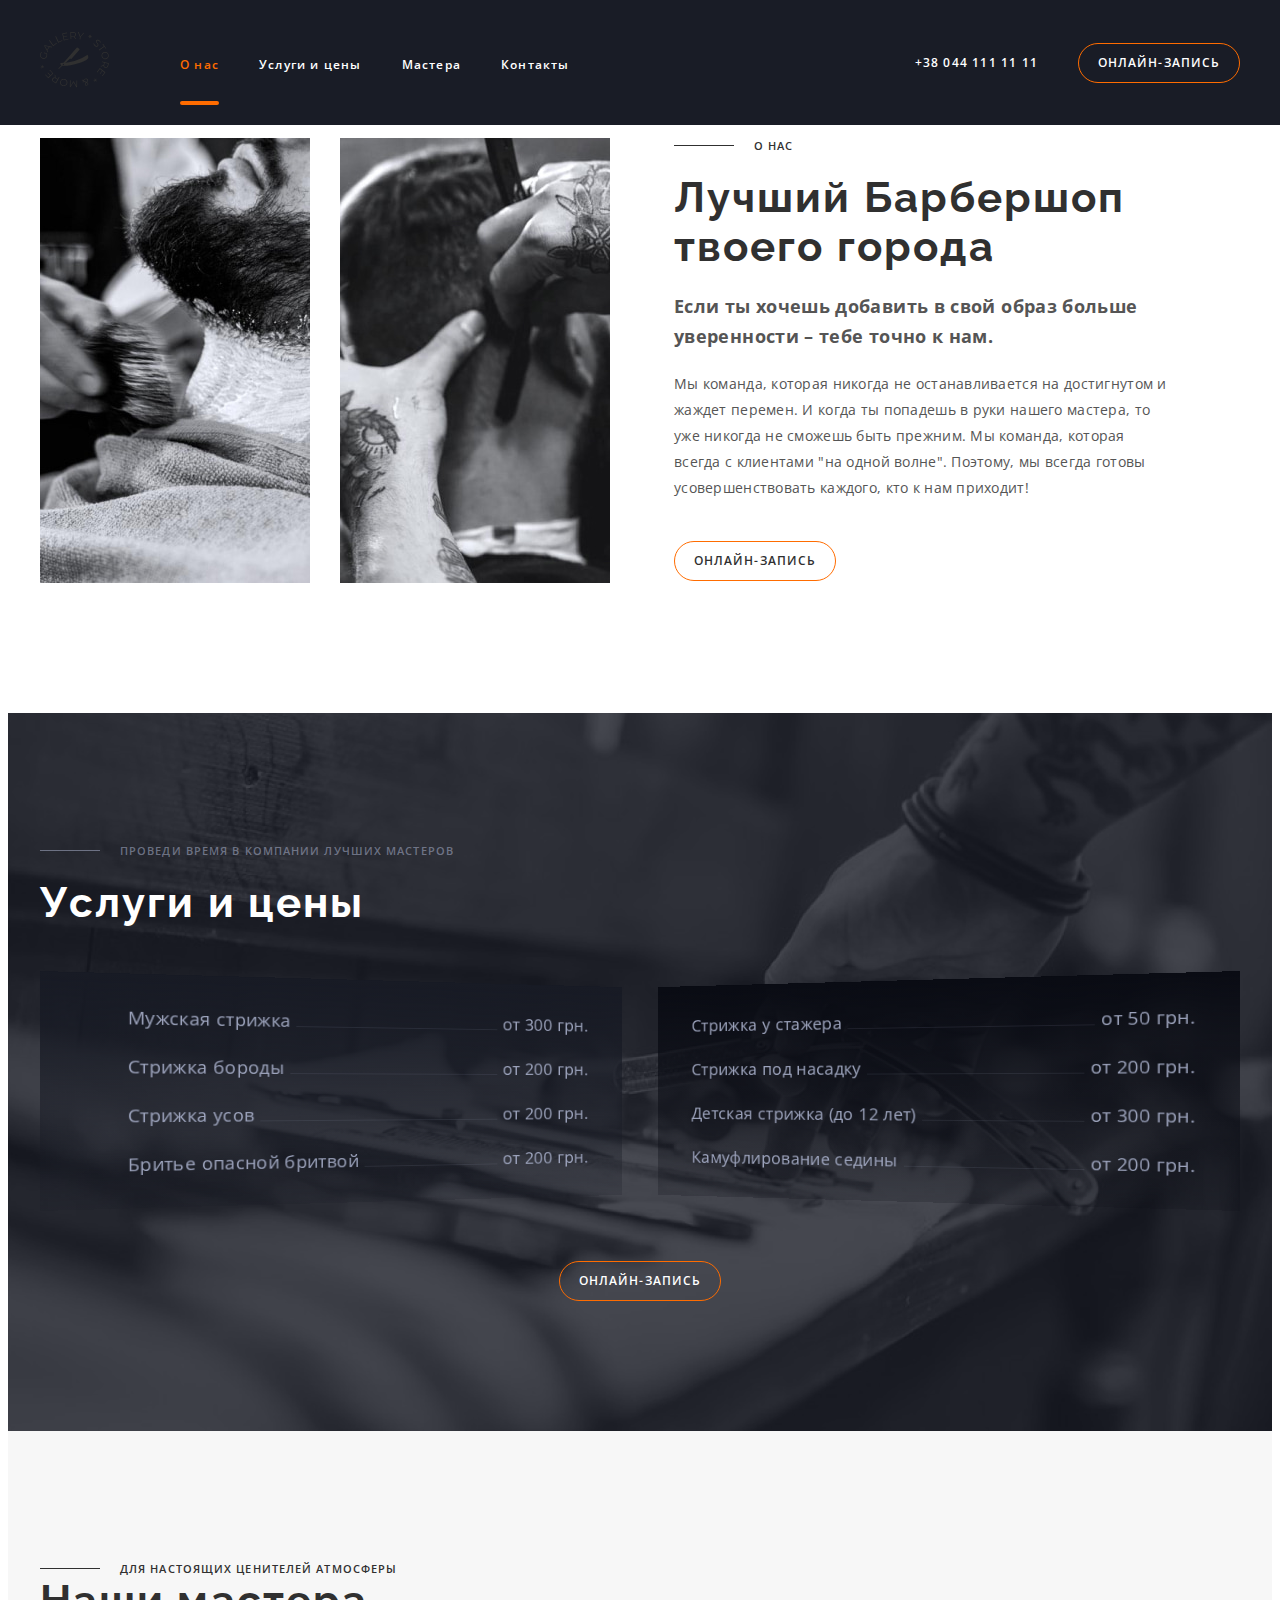
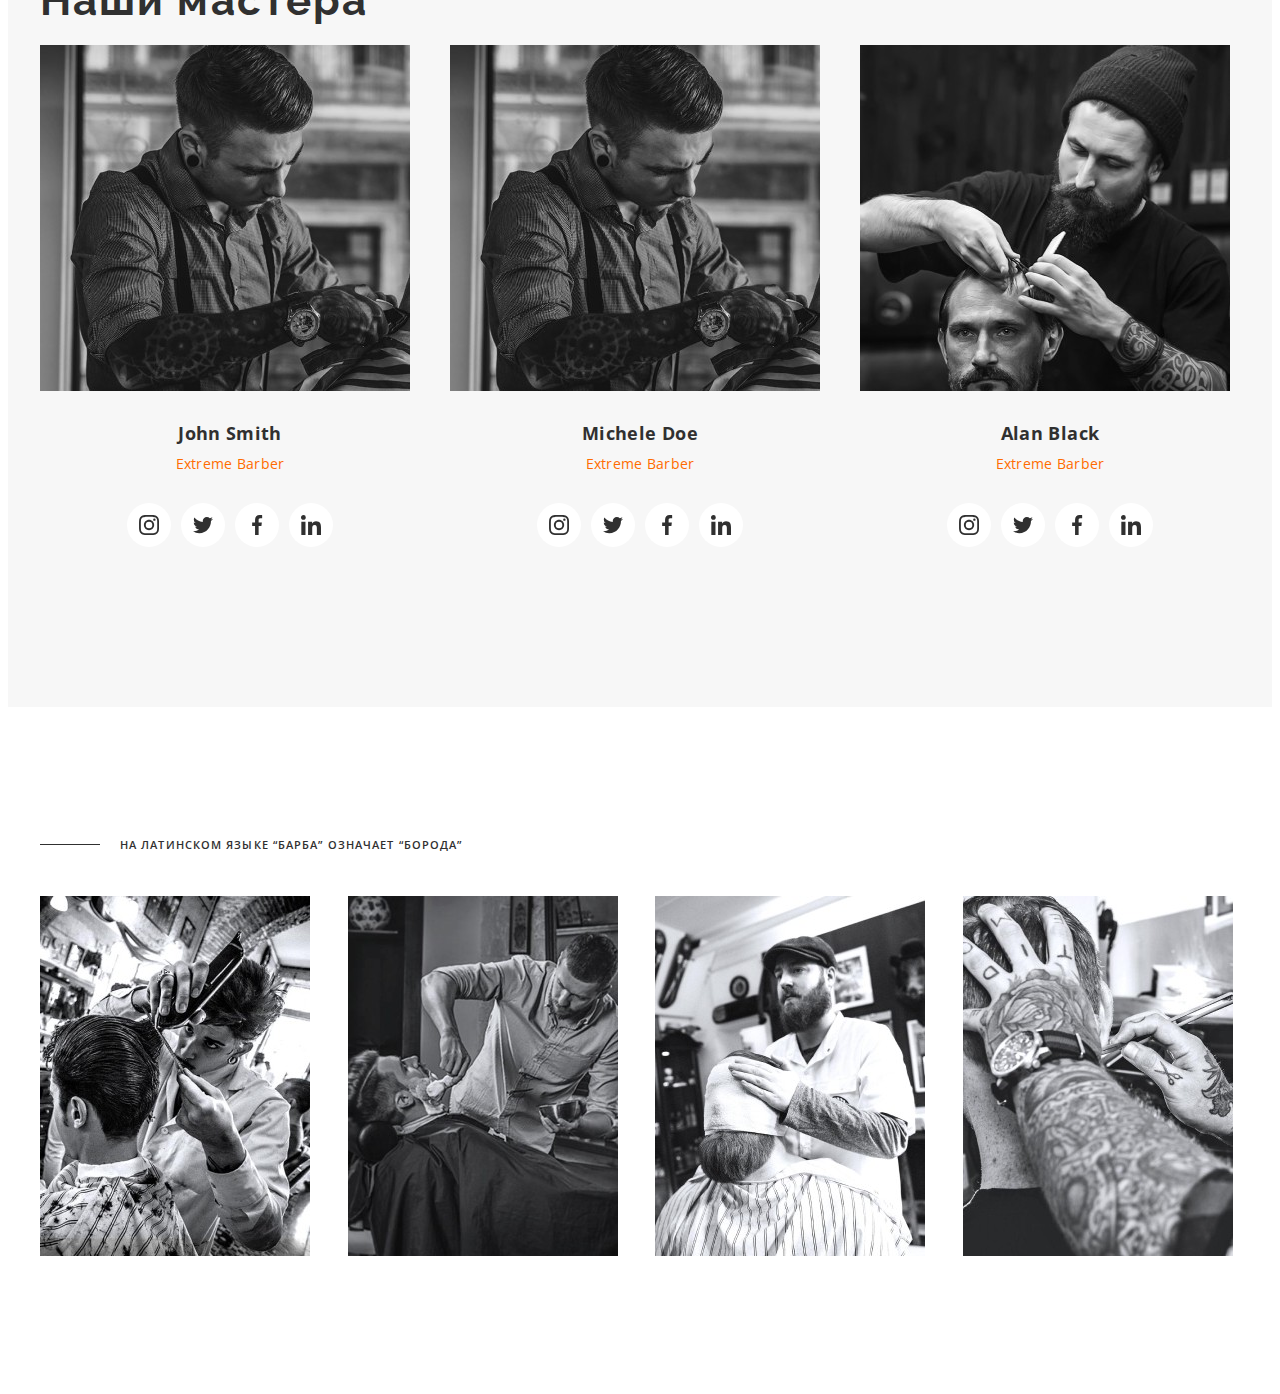
==== commit b429104c: "add module 08 responsive graphics" ====
--- a/index.html
+++ b/index.html
@@ -43,7 +43,7 @@
             <use href="./images/icons.svg#logo"></use>
           </svg>
         </a>
-        <button class="menu-btn" type="button">
+        <button class="menu-btn" type="button" data-menu-open>
           <svg width="40" height="40">
             <use href="./images/icons.svg#burger-menu"></use>
           </svg>
@@ -168,7 +168,7 @@
         </div>
       </section>
       <!-- Price section -->
-      <!-- <section class="price" id="price">
+      <section class="price" id="price">
         <div class="container">
           <p class="price__uppertitle uppertitle uppertitle--mode-dark">
             Проведи время в компании лучших мастеров
@@ -218,7 +218,7 @@
           </ul>
           <button class="price__btn btn btn--mode-dark" type="button">онлайн-запись</button>
         </div>
-      </section> -->
+      </section>
       <!-- Benefits section -->
       <!-- <section class="benefits section">
         <div class="container benefits__container">
@@ -253,14 +253,56 @@
         </div>
       </section> -->
       <!-- Team section -->
-      <!-- <section class="team section">
+      <section class="team section">
         <div class="container team-container">
           <p class="uppertitle uppertitle--mode-light">для настоящих ценителей атмосферы</p>
           <h2 class="section-title section-title--mode-light">Наши мастера</h2>
 
           <ul class="team-list card-set list">
             <li class="team-item card-set-item">
-              <img src="./images/team/img-1.jpg" alt="John Smith" width="370" height="346" />
+              <!-- Дексриптор x -->
+              <!-- <img
+                srcset="./images/team/img-1@1x_sm.jpg 1x, ./images/team/img-1@2x_sm.jpg 2x"
+                src="/images/team/img-1@1x_sm.jpg"
+                alt="John Smith"
+                width="450"
+                height="346"
+              /> -->
+              <!-- Дексриптор w -->
+              <!-- <img
+                srcset="
+                  ./images/team/w/img-1-370.png 370w,
+                  ./images/team/w/img-1-418.jpg 418w,
+                  ./images/team/w/img-1-450.jpg 450w,
+                  ./images/team/w/img-1-740.jpg 740w,
+                  ./images/team/w/img-1-836.jpg 836w,
+                  ./images/team/w/img-1-900.jpg 900w
+                "
+                sizes="(min-width: 1200px) 370px, (min-width: 768px) 450px, 100vw"
+                src="./images/team/w/img-1-370.png"
+                alt="John Smith"
+                width="450"
+                height="346"
+              /> -->
+              <picture>
+                <source
+                  media="(min-width: 1200px)"
+                  srcset="./images/team/img-1@1x_lg.jpg 1x, ./images/team/img-1@2x_lg.jpg 2x"
+                />
+
+                <source
+                  media="(min-width: 768px)"
+                  srcset="./images/team/img-1@1x_md.jpg 1x, ./images/team/img-1@2x_md.jpg 2x"
+                />
+
+                <source
+                  media="(max-width: 767px)"
+                  srcset="./images/team/img-1@1x_sm.jpg 1x, ./images/team/img-1@2x_sm.jpg 2x"
+                />
+
+                <img class="portfolio-img" src="./images/team/img-1@1x_sm.jpg" alt="John Smith" />
+              </picture>
+
               <div class="team-wrapper">
                 <h3 class="team-subtitle" lang="en">John Smith</h3>
                 <p class="team-desc" lang="en">Extreme Barber</p>
@@ -321,7 +363,24 @@
               </div>
             </li>
             <li class="team-item card-set-item">
-              <img src="./images/team/img-2.jpg" alt="Michele Doe" width="370" height="346" />
+              <picture>
+                <source
+                  media="(min-width: 1200px)"
+                  srcset="./images/team/img-1@1x_lg.jpg 1x, ./images/team/img-1@2x_lg.jpg 2x"
+                />
+
+                <source
+                  media="(min-width: 768px)"
+                  srcset="./images/team/img-1@1x_md.jpg 1x, ./images/team/img-1@2x_md.jpg 2x"
+                />
+
+                <source
+                  media="(max-width: 767px)"
+                  srcset="./images/team/img-1@1x_sm.jpg 1x, ./images/team/img-1@2x_sm.jpg 2x"
+                />
+
+                <img class="portfolio-img" src="./images/team/img-1@1x_sm.jpg" alt="Michele Doe" />
+              </picture>
               <div class="team-wrapper">
                 <h3 class="team-subtitle" lang="en">Michele Doe</h3>
                 <p class="team-desc" lang="en">Extreme Barber</p>
@@ -382,7 +441,24 @@
               </div>
             </li>
             <li class="team-item card-set-item">
-              <img src="./images/team/img-3.jpg" alt="Alan Black" width="370" height="346" />
+              <picture>
+                <source
+                  media="(min-width: 1200px)"
+                  srcset="./images/team/img-3@1x_lg.jpg 1x, ./images/team/img-3@2x_lg.jpg 2x"
+                />
+
+                <source
+                  media="(min-width: 768px)"
+                  srcset="./images/team/img-3@1x_md.jpg 1x, ./images/team/img-3@2x_md.jpg 2x"
+                />
+
+                <source
+                  media="(max-width: 767px)"
+                  srcset="./images/team/img-3@1x_sm.jpg 1x, ./images/team/img-3@2x_sm.jpg 2x"
+                />
+
+                <img class="portfolio-img" src="./images/team/img-3@1x_sm.jpg" alt="Alan Black" />
+              </picture>
               <div class="team-wrapper">
                 <h3 class="team-subtitle" lang="en">Alan Black</h3>
                 <p class="team-desc" lang="en">Extreme Barber</p>
@@ -444,9 +520,9 @@
             </li>
           </ul>
         </div>
-      </section> -->
+      </section>
       <!-- Portfolio section -->
-      <!-- <section class="portfolio section">
+      <section class="portfolio section">
         <div class="container">
           <p class="portfolio__uppertitle uppertitle uppertitle--mode-light">
             На латинском языке “барба” означает “борода”
@@ -454,7 +530,63 @@
           <h2 hidden>Портфолио работ</h2>
           <ul class="portfolio-list card-set list">
             <li class="portfolio-item card-set-item">
-              <img src="./images/portfolio/gallery-1.jpg" alt="Изображение" class="portfolio-img" />
+              <!-- Тег picture -->
+              <picture>
+                <!-- desktop screen -->
+                <source
+                  media="(min-width: 1200px)"
+                  srcset="
+                    ./images/portfolio/img-1_lg@1x.webp 1x,
+                    ./images/portfolio/img-1_lg@2x.webp 2x
+                  "
+                  type="image/webp"
+                />
+                <source
+                  media="(min-width: 1200px)"
+                  srcset="
+                    ./images/portfolio/img-1_lg@1x.jpg 1x,
+                    ./images/portfolio/img-1_lg@2x.jpg 2x
+                  "
+                  type="image/jpg"
+                />
+                <!-- tablet screen -->
+                <source
+                  media="(min-width: 768px)"
+                  srcset="
+                    ./images/portfolio/img-1_md@1x.webp 1x,
+                    ./images/portfolio/img-1_md@2x.webp 2x
+                  "
+                  type="image/webp"
+                />
+                <source
+                  media="(min-width: 768px)"
+                  srcset="./images/team/img-1@1x_sm.jpg 1x, ./images/portfolio/img-1_md@2x.jpg 2x"
+                  type="image/jpg"
+                />
+                <!-- mobile screen -->
+                <source
+                  media="(max-width: 767px)"
+                  srcset="
+                    ./images/portfolio/img-1_sm@1x.webp 1x,
+                    ./images/portfolio/img-1_sm@2x.webp 2x
+                  "
+                  type="image/webp"
+                />
+                <source
+                  media="(max-width: 767px)"
+                  srcset="
+                    ./images/portfolio/img-1_sm@1x.jpg 1x,
+                    ./images/portfolio/img-1_sm@2x.jpg 2x
+                  "
+                  type="image/jpg"
+                />
+                <!-- fallback -->
+                <img
+                  class="portfolio-img"
+                  src="./images/portfolio/img-1_sm@1x.jpg"
+                  alt="Изображение"
+                />
+              </picture>
               <div class="overlay">
                 <p class="overlay-text">
                   Lorem ipsum dolor sit amet consectetur adipisicing elit. Repellat minima,
@@ -463,17 +595,191 @@
               </div>
             </li>
             <li class="portfolio-item card-set-item">
-              <img src="./images/portfolio/gallery-2.jpg" alt="Изображение" class="portfolio-img" />
+              <picture>
+                <!-- desktop screen -->
+                <source
+                  media="(min-width: 1200px)"
+                  srcset="
+                    ./images/portfolio/img-2_lg@1x.webp 1x,
+                    ./images/portfolio/img-2_lg@2x.webp 2x
+                  "
+                  type="image/webp"
+                />
+                <source
+                  media="(min-width: 1200px)"
+                  srcset="
+                    ./images/portfolio/img-2_lg@1x.jpg 1x,
+                    ./images/portfolio/img-2_lg@2x.jpg 2x
+                  "
+                  type="image/jpg"
+                />
+                <!-- tablet screen -->
+                <source
+                  media="(min-width: 768px)"
+                  srcset="
+                    ./images/portfolio/img-2_md@1x.webp 1x,
+                    ./images/portfolio/img-2_md@2x.webp 2x
+                  "
+                  type="image/webp"
+                />
+                <source
+                  media="(min-width: 768px)"
+                  srcset="
+                    ./images/portfolio/img-2_md@1x.jpg 1x,
+                    ./images/portfolio/img-2_md@2x.jpg 2x
+                  "
+                  type="image/jpg"
+                />
+                <!-- mobile screen -->
+                <source
+                  media="(max-width: 767px)"
+                  srcset="
+                    ./images/portfolio/img-2_sm@1x.webp 1x,
+                    ./images/portfolio/img-2_sm@2x.webp 2x
+                  "
+                  type="image/webp"
+                />
+                <source
+                  media="(max-width: 767px)"
+                  srcset="
+                    ./images/portfolio/img-2_sm@1x.jpg 1x,
+                    ./images/portfolio/img-2_sm@2x.jpg 2x
+                  "
+                  type="image/jpg"
+                />
+                <!-- fallback -->
+                <img
+                  class="portfolio-img"
+                  src="./images/portfolio/img-2_sm@1x.jpg"
+                  alt="Изображение"
+                />
+              </picture>
             </li>
             <li class="portfolio-item card-set-item">
-              <img src="./images/portfolio/gallery-3.jpg" alt="Изображение" class="portfolio-img" />
+              <picture>
+                <!-- desktop screen -->
+                <source
+                  media="(min-width: 1200px)"
+                  srcset="
+                    ./images/portfolio/img-3_lg@1x.webp 1x,
+                    ./images/portfolio/img-3_lg@2x.webp 2x
+                  "
+                  type="image/webp"
+                />
+                <source
+                  media="(min-width: 1200px)"
+                  srcset="
+                    ./images/portfolio/img-3_lg@1x.jpg 1x,
+                    ./images/portfolio/img-3_lg@2x.jpg 2x
+                  "
+                  type="image/jpg"
+                />
+                <!-- tablet screen -->
+                <source
+                  media="(min-width: 768px)"
+                  srcset="
+                    ./images/portfolio/img-3_md@1x.webp 1x,
+                    ./images/portfolio/img-3_md@2x.webp 2x
+                  "
+                  type="image/webp"
+                />
+                <source
+                  media="(min-width: 768px)"
+                  srcset="
+                    ./images/portfolio/img-3_md@1x.jpg 1x,
+                    ./images/portfolio/img-3_md@2x.jpg 2x
+                  "
+                  type="image/jpg"
+                />
+                <!-- mobile screen -->
+                <source
+                  media="(max-width: 767px)"
+                  srcset="
+                    ./images/portfolio/img-3_sm@1x.webp 1x,
+                    ./images/portfolio/img-3_sm@2x.webp 2x
+                  "
+                  type="image/webp"
+                />
+                <source
+                  media="(max-width: 767px)"
+                  srcset="
+                    ./images/portfolio/img-3_sm@1x.jpg 1x,
+                    ./images/portfolio/img-3_sm@2x.jpg 2x
+                  "
+                  type="image/jpg"
+                />
+                <!-- fallback -->
+                <img
+                  class="portfolio-img"
+                  src="./images/portfolio/img-3_sm@1x.jpg"
+                  alt="Изображение"
+                />
+              </picture>
             </li>
             <li class="portfolio-item card-set-item">
-              <img src="./images/portfolio/gallery-4.jpg" alt="Изображение" class="portfolio-img" />
+              <picture>
+                <!-- desktop screen -->
+                <source
+                  media="(min-width: 1200px)"
+                  srcset="
+                    ./images/portfolio/img-4_lg@1x.webp 1x,
+                    ./images/portfolio/img-4_lg@2x.webp 2x
+                  "
+                  type="image/webp"
+                />
+                <source
+                  media="(min-width: 1200px)"
+                  srcset="
+                    ./images/portfolio/img-4_lg@1x.jpg 1x,
+                    ./images/portfolio/img-4_lg@2x.jpg 2x
+                  "
+                  type="image/jpg"
+                />
+                <!-- tablet screen -->
+                <source
+                  media="(min-width: 768px)"
+                  srcset="
+                    ./images/portfolio/img-4_md@1x.webp 1x,
+                    ./images/portfolio/img-4_md@2x.webp 2x
+                  "
+                  type="image/webp"
+                />
+                <source
+                  media="(min-width: 768px)"
+                  srcset="
+                    ./images/portfolio/img-4_md@1x.jpg 1x,
+                    ./images/portfolio/img-4_md@2x.jpg 2x
+                  "
+                  type="image/jpg"
+                />
+                <!-- mobile screen -->
+                <source
+                  media="(max-width: 767px)"
+                  srcset="
+                    ./images/portfolio/img-4_sm@1x.webp 1x,
+                    ./images/portfolio/img-4_sm@2x.webp 2x
+                  "
+                  type="image/webp"
+                />
+                <source
+                  media="(max-width: 767px)"
+                  srcset="
+                    ./images/portfolio/img-4_sm@1x.jpg 1x,
+                    ./images/portfolio/img-4_sm@2x.jpg 2x
+                  "
+                  type="image/jpg"
+                />
+                <!-- fallback -->
+                <img
+                  class="portfolio-img"
+                  src="./images/portfolio/img-4_sm@1x.jpg"
+                  alt="Изображение"
+                />
+              </picture>
             </li>
           </ul>
         </div>
-      </section> -->
+      </section>
       <!-- Contacts section -->
       <!-- <section class="contacts section" id="contacts">
         <div class="container contatcs-container">
@@ -669,8 +975,14 @@
     </div>
 
     <!-- Mobile menu -->
-    <div class="menu-overlay">
+    <div class="menu-overlay" data-menu>
       <div class="menu-container">
+        <button class="menu-btn" type="button" data-menu-close>
+          <svg class="menu-close-icon" width="40" height="40">
+            <use href="./images/icons.svg#menu-close"></use>
+          </svg>
+        </button>
+
         <ul class="mobile-nav list">
           <li class="mobile-nav-item">
             <a href="" class="mobile-link link">О нас</a>
@@ -707,5 +1019,6 @@
     </div>
     <script src="./js/header-scroll.js"></script>
     <script src="./js/modal.js"></script>
+    <script src="./js/menu.js"></script>
   </body>
 </html>
--- a/css/main.min.css
+++ b/css/main.min.css
@@ -1 +1 @@
-:root{--main-font: "Open Sans", sans-serif;--secondary-font: "Raleway", sans-serif;--main-txt-cl: #303030;--accent-txt-cl: #ff6c00;--btn-txt-cl: #ffffff;--light-bg-cl: #f7f7f7;--dark-bg-cl: #191c26;--indent: 30px;--items: 3;--anim-fast: 300ms ease-in-out;--anim-slow: 600ms ease-out}.visuaaly-hidden{position:absolute;white-space:nowrap;width:1px;height:1px;overflow:hidden;border:0;padding:0;clip:rect(0 0 0 0);-webkit-clip-path:inset(50%);clip-path:inset(50%);margin:-1px}@-webkit-keyframes fade-in{0%{opacity:0;-webkit-transform:translateX(-200px) scale(0.2);transform:translateX(-200px) scale(0.2)}25%{opacity:1;-webkit-transform:translateX(0px) scale(0.2);transform:translateX(0px) scale(0.2)}100%{-webkit-transform:translateX(0px) scale(1);transform:translateX(0px) scale(1)}}@keyframes fade-in{0%{opacity:0;-webkit-transform:translateX(-200px) scale(0.2);transform:translateX(-200px) scale(0.2)}25%{opacity:1;-webkit-transform:translateX(0px) scale(0.2);transform:translateX(0px) scale(0.2)}100%{-webkit-transform:translateX(0px) scale(1);transform:translateX(0px) scale(1)}}.price{padding-top:130px;padding-bottom:130px}.price__inner-item,.price__list{list-style:none;padding:0;margin:0}body{font-family:var(--main-font);color:var(--main-txt-cl)}.no-scroll{overflow:hidden}h1,h2,h3,h4,h5,h6,p{margin:0}img{display:block;width:100%;height:auto;-o-object-fit:cover;object-fit:cover;-o-object-position:center;object-position:center}.link{text-decoration:none;color:currentColor}.list{list-style:none;padding:0;margin:0}.card-set{display:-webkit-box;display:-ms-flexbox;display:flex;-ms-flex-wrap:wrap;flex-wrap:wrap;gap:var(--indent)}.card-set-item{-ms-flex-preferred-size:calc((100% - var(--indent)*(var(--items) - 1))/var(--items));flex-basis:calc((100% - var(--indent)*(var(--items) - 1))/var(--items))}.container{padding-left:15px;padding-right:15px;margin-left:auto;margin-right:auto}@media screen and (min-width: 480px){.container{width:448px}}@media screen and (min-width: 768px){.container{width:720px}}@media screen and (min-width: 1200px){.container{width:1200px}}.main-title{margin-bottom:20px;font-family:var(--secondary-font);color:#fff;font-weight:700;font-size:72px;line-height:1.18;letter-spacing:.05em;-webkit-animation:fade-in 800ms ease 500ms backwards alternate;animation:fade-in 800ms ease 500ms backwards alternate;-webkit-transform-origin:left center;transform-origin:left center}.uppertitle{display:-webkit-box;display:-ms-flexbox;display:flex;-webkit-box-align:center;-ms-flex-align:center;align-items:center;gap:20px;font-weight:600;font-size:11px;line-height:1.3636363636;letter-spacing:.1em;text-transform:uppercase}.uppertitle::before{content:"";display:block;width:60px;height:1px}.uppertitle--mode-light{color:#303030}.uppertitle--mode-light::before{background-color:#303030}.uppertitle--mode-dark{color:rgba(157,164,189,.6)}.uppertitle--mode-dark::before{background-color:rgba(157,164,189,.6)}.section-title{font-family:var(--secondary-font);font-size:28px;line-height:1.1666666667;letter-spacing:.05em}@media screen and (min-width: 1200px){.section-title{font-size:42px}}.section-title--mode-light{margin-bottom:20px;color:#303030}.section-title--mode-dark{margin-bottom:44px;color:#fff}.section-subtitle{margin-bottom:20px;font-size:16px;line-height:1.6666666667;letter-spacing:.02em;color:#555}@media screen and (min-width: 1200px){.section-subtitle{font-size:18px}}.btn{max-width:200px;min-width:160px;min-height:40px;padding:11px 19px;font-family:inherit;font-weight:600;font-size:12px;line-height:1.3333333333;letter-spacing:.09em;text-transform:uppercase;background-color:rgba(0,0,0,0);border:1px solid #ff6c00;border-radius:25px;cursor:pointer;-webkit-transition:color var(--anim-fast),background-color var(--anim-fast);transition:color var(--anim-fast),background-color var(--anim-fast)}.btn:hover,.btn:focus{color:var(--btn-txt-cl);background-color:var(--accent-txt-cl)}.btn--mode-light{color:var(--main-txt-cl)}.btn--mode-dark{color:var(--btn-txt-cl)}.slider-controls{position:absolute;right:0;bottom:40px;display:-webkit-box;display:-ms-flexbox;display:flex;-webkit-box-align:center;-ms-flex-align:center;align-items:center;gap:26px}.slider-btn{width:60px;padding:0;padding-bottom:8px;font-weight:600;font-size:11px;line-height:1.3636363636;letter-spacing:.1em;color:#fff;text-align:right;background-color:rgba(0,0,0,0);border:none;border-bottom:1px solid #fff;cursor:pointer}.slider-btn.disabled{text-align:left;color:rgba(157,164,189,.6);border-bottom:1px solid rgba(157,164,189,.6)}.pagination{position:absolute;top:50%;right:0}.pagination-item{margin-left:auto;margin-bottom:12px;width:8px;height:2px;background-color:#9da4bd}.pagination-item:last-child{margin-bottom:0}.pagination-item.active{width:18px;background-color:#fff}.socials{display:-webkit-box;display:-ms-flexbox;display:flex;-webkit-box-align:center;-ms-flex-align:center;align-items:center;-webkit-box-pack:center;-ms-flex-pack:center;justify-content:center;gap:10px}.socials-link{display:-webkit-box;display:-ms-flexbox;display:flex;-webkit-box-align:center;-ms-flex-align:center;align-items:center;-webkit-box-pack:center;-ms-flex-pack:center;justify-content:center;width:44px;height:44px;color:#303030;background-color:#fff;border-radius:50%;-webkit-transition:300ms ease;transition:300ms ease}.socials-link:hover,.socials-link:focus{color:#ff6c00}.socials-icon{fill:currentColor}.backdrop{position:fixed;top:0;left:0;z-index:1000;width:100%;height:100%;background-color:rgba(0,0,0,.2);opacity:1;visibility:visible;pointer-events:initial;-webkit-transition:opacity 600ms ease-out,visibility 600ms ease-out;transition:opacity 600ms ease-out,visibility 600ms ease-out}.backdrop.is-hidden{opacity:0;visibility:hidden;pointer-events:none}.modal{position:absolute;top:50%;left:50%;-webkit-transform:translate(-50%, -50%) scale(1) rotate(0);transform:translate(-50%, -50%) scale(1) rotate(0);width:500px;min-height:500px;padding:50px 30px;background-color:#fff;border-radius:20px;opacity:1;-webkit-transition:opacity 400ms ease-in-out 200ms,-webkit-transform 400ms ease-in-out 200ms;transition:opacity 400ms ease-in-out 200ms,-webkit-transform 400ms ease-in-out 200ms;transition:transform 400ms ease-in-out 200ms,opacity 400ms ease-in-out 200ms;transition:transform 400ms ease-in-out 200ms,opacity 400ms ease-in-out 200ms,-webkit-transform 400ms ease-in-out 200ms}.backdrop.is-hidden .modal{opacity:0;-webkit-transform:translate(-50%, -50%) scale(0.3) rotate(1turn);transform:translate(-50%, -50%) scale(0.3) rotate(1turn)}.modal-btn{position:absolute;top:10px;right:10px;display:-webkit-box;display:-ms-flexbox;display:flex;-webkit-box-align:center;-ms-flex-align:center;align-items:center;-webkit-box-pack:center;-ms-flex-pack:center;justify-content:center;width:30px;height:30px;padding:0;border-radius:50%;border:1px solid #ff6c00;background-color:rgba(0,0,0,0);cursor:pointer}.register-form{text-align:center}.register-form-title{display:block;margin-bottom:25px;font-size:18px;text-align:center}.register-form-group{margin-bottom:25px}.register-form-wrap{position:relative;display:block;margin-bottom:12px}.register-form-wrap:last-child{margin-bottom:0}.register-form-label{display:block;text-align:left;margin-bottom:6px;padding-left:5px}.register-form-input,.register-form-message{width:100%;border:1px solid #ff6c00;padding:10px;padding-left:50px;border-radius:5px;outline:rgba(0,0,0,0)}.register-form-message{padding:10px;height:90px;resize:none}.register-form-icon{position:absolute;bottom:10px;left:15px}.register-form-agreement{display:-webkit-box;display:-ms-flexbox;display:flex;-webkit-box-align:center;-ms-flex-align:center;align-items:center;-webkit-box-pack:center;-ms-flex-pack:center;justify-content:center;gap:8px;margin-bottom:25px}.register-checkbox:checked+.register-icon .register-icon-uncheck{opacity:0;-webkit-transition:opacity var(--anim-fast);transition:opacity var(--anim-fast)}.register-icon-check{opacity:0;fill:#ff6c00;-webkit-transition:opacity var(--anim-fast);transition:opacity var(--anim-fast)}.register-checkbox:checked+.register-icon .register-icon-check{opacity:1}.register-form-agreement-text{font-size:14px;-webkit-user-select:none;-moz-user-select:none;-ms-user-select:none;user-select:none;text-underline-position:under}.register-form-agreement-link{color:#ff6c00}.register-form-btn{display:-webkit-inline-box;display:-ms-inline-flexbox;display:inline-flex;-webkit-box-align:center;-ms-flex-align:center;align-items:center;gap:8px;padding:10px 25px;color:#303030;font-weight:700;text-transform:uppercase;background-color:rgba(0,0,0,0);border:1px solid #ff6c00;border-radius:10px;cursor:pointer}.register-form-btn-icon{fill:#ff6c00}.contact-form{width:560px}.contact-form-wrap{display:-webkit-box;display:-ms-flexbox;display:flex;-webkit-box-align:center;-ms-flex-align:center;align-items:center;gap:30px;margin-bottom:44px}.contact-form-group{position:relative;display:block}.contact-form-group:first-child{-ms-flex-preferred-size:270px;flex-basis:270px}.contact-form-group:last-child{-ms-flex-preferred-size:260px;flex-basis:260px}.contact-form-input{width:100%;height:24px;padding-right:30px;font-size:12px;color:#fff;border:none;border-bottom:1px solid rgba(157,164,189,.4);outline:rgba(0,0,0,0);background-color:rgba(0,0,0,0);-webkit-transition:border-color var(--anim-fast);transition:border-color var(--anim-fast)}.contact-form-input:not(:-moz-placeholder-shown){border-color:#fff}.contact-form-input:not(:-ms-input-placeholder){border-color:#fff}.contact-form-input:focus,.contact-form-input:not(:placeholder-shown){border-color:#fff}.contact-form-input:required:valid:not(:-moz-placeholder-shown){border-color:#1f6d00}.contact-form-input:required:valid:not(:-ms-input-placeholder){border-color:#1f6d00}.contact-form-input:required:valid:not(:placeholder-shown){border-color:#1f6d00}.contact-form-input:required:invalid:not(:-moz-placeholder-shown){border-color:#ffd900}.contact-form-input:required:invalid:not(:-ms-input-placeholder){border-color:#ffd900}.contact-form-input:required:invalid:not(:placeholder-shown){border-color:#ffd900}.contact-form-input::-webkit-input-placeholder{color:rgba(0,0,0,0);-webkit-transition:color var(--anim-fast);transition:color var(--anim-fast)}.contact-form-input::-moz-placeholder{color:rgba(0,0,0,0);-moz-transition:color var(--anim-fast);transition:color var(--anim-fast)}.contact-form-input:-ms-input-placeholder{color:rgba(0,0,0,0);-ms-transition:color var(--anim-fast);transition:color var(--anim-fast)}.contact-form-input::-ms-input-placeholder{color:rgba(0,0,0,0);-ms-transition:color var(--anim-fast);transition:color var(--anim-fast)}.contact-form-input::placeholder{color:rgba(0,0,0,0);-webkit-transition:color var(--anim-fast);transition:color var(--anim-fast)}.contact-form-input:focus::-webkit-input-placeholder{color:rgba(157,164,189,.4)}.contact-form-input:focus::-moz-placeholder{color:rgba(157,164,189,.4)}.contact-form-input:focus:-ms-input-placeholder{color:rgba(157,164,189,.4)}.contact-form-input:focus::-ms-input-placeholder{color:rgba(157,164,189,.4)}.contact-form-input:focus::placeholder{color:rgba(157,164,189,.4)}.contact-form-label{position:absolute;top:0;left:0;-webkit-transform-origin:top left;transform-origin:top left;-webkit-transition:color var(--anim-fast),-webkit-transform var(--anim-fast);transition:color var(--anim-fast),-webkit-transform var(--anim-fast);transition:transform var(--anim-fast),color var(--anim-fast);transition:transform var(--anim-fast),color var(--anim-fast),-webkit-transform var(--anim-fast);font-weight:600;font-size:11px;line-height:1.3636363636;letter-spacing:.1em;text-transform:uppercase;color:rgba(157,164,189,.4)}.contact-form-input:not(:-moz-placeholder-shown)+.contact-form-label, .contact-form-message:not(:-moz-placeholder-shown)+.contact-form-label{color:#fff;transform:translateY(-15px) scale(0.8)}.contact-form-input:not(:-ms-input-placeholder)+.contact-form-label, .contact-form-message:not(:-ms-input-placeholder)+.contact-form-label{color:#fff;transform:translateY(-15px) scale(0.8)}.contact-form-input:focus+.contact-form-label,.contact-form-input:not(:placeholder-shown)+.contact-form-label,.contact-form-message:focus+.contact-form-label,.contact-form-message:not(:placeholder-shown)+.contact-form-label{color:#fff;-webkit-transform:translateY(-15px) scale(0.8);transform:translateY(-15px) scale(0.8)}.contact-form-icon{position:absolute;top:0;right:5px}.contact-form-warning,.contact-form-success{opacity:0;-webkit-transform:scale(0.4);transform:scale(0.4);-webkit-transform-origin:center;transform-origin:center;-webkit-transition:opacity var(--anim-fast),-webkit-transform var(--anim-fast);transition:opacity var(--anim-fast),-webkit-transform var(--anim-fast);transition:opacity var(--anim-fast),transform var(--anim-fast);transition:opacity var(--anim-fast),transform var(--anim-fast),-webkit-transform var(--anim-fast)}.contact-form-warning{fill:#ffd900}.contact-form-input:invalid:required:not(:-moz-placeholder-shown)~.contact-form-icon .contact-form-warning{opacity:1;transform:scale(1)}.contact-form-input:invalid:required:not(:-ms-input-placeholder)~.contact-form-icon .contact-form-warning{opacity:1;transform:scale(1)}.contact-form-input:invalid:required:not(:placeholder-shown)~.contact-form-icon .contact-form-warning{opacity:1;-webkit-transform:scale(1);transform:scale(1)}.contact-form-success{fill:#1f6d00}.contact-form-input:valid:required:not(:-moz-placeholder-shown)~.contact-form-icon .contact-form-success{opacity:1;transform:scale(1)}.contact-form-input:valid:required:not(:-ms-input-placeholder)~.contact-form-icon .contact-form-success{opacity:1;transform:scale(1)}.contact-form-input:valid:required:not(:placeholder-shown)~.contact-form-icon .contact-form-success{opacity:1;-webkit-transform:scale(1);transform:scale(1)}.contact-form-notfication{display:inline-block;width:100%;position:absolute;bottom:0;left:50%;-webkit-transform:translate(-50%, 15px) scale(0.3);transform:translate(-50%, 15px) scale(0.3);-webkit-transform-origin:center;transform-origin:center;opacity:0;-webkit-transition:opacity var(--anim-fast),-webkit-transform var(--anim-fast);transition:opacity var(--anim-fast),-webkit-transform var(--anim-fast);transition:opacity var(--anim-fast),transform var(--anim-fast);transition:opacity var(--anim-fast),transform var(--anim-fast),-webkit-transform var(--anim-fast);font-size:9px;color:#ffd900;text-align:center}.contact-form-input:invalid:required:not(:-moz-placeholder-shown)~.contact-form-notfication{opacity:1;transform:translate(-50%, 15px) scale(1)}.contact-form-input:invalid:required:not(:-ms-input-placeholder)~.contact-form-notfication{opacity:1;transform:translate(-50%, 15px) scale(1)}.contact-form-input:invalid:required:not(:placeholder-shown)~.contact-form-notfication{opacity:1;-webkit-transform:translate(-50%, 15px) scale(1);transform:translate(-50%, 15px) scale(1)}.contact-form-message{width:100%;height:76px;font-size:12px;color:#fff;border:none;border-bottom:1px solid rgba(157,164,189,.4);outline:rgba(0,0,0,0);background-color:rgba(0,0,0,0);resize:none;-webkit-transition:border-color var(--anim-fast);transition:border-color var(--anim-fast)}.contact-form-message:not(:-moz-placeholder-shown){border-color:#fff}.contact-form-message:not(:-ms-input-placeholder){border-color:#fff}.contact-form-message:focus,.contact-form-message:not(:placeholder-shown){border-color:#fff}.contact-form-btn{margin-top:44px}.menu-btn{margin-left:auto;display:-webkit-inline-box;display:-ms-inline-flexbox;display:inline-flex;-webkit-box-align:center;-ms-flex-align:center;align-items:center;-webkit-box-pack:center;-ms-flex-pack:center;justify-content:center;width:40px;height:40px;padding:0;background-color:rgba(0,0,0,0);border:none;cursor:pointer}@media screen and (min-width: 768px){.menu-btn{display:none}}.menu-overlay{position:fixed;top:0;left:0;z-index:100;width:100%;height:100%;background-color:rgba(25,28,38,.2);-webkit-box-shadow:0px 4px 8px rgba(0,0,0,.04),0px 2px 4px rgba(0,0,0,.08),0px 1px 3px rgba(0,0,0,.16);box-shadow:0px 4px 8px rgba(0,0,0,.04),0px 2px 4px rgba(0,0,0,.08),0px 1px 3px rgba(0,0,0,.16)}@media screen and (min-width: 768px){.menu-overlay{display:none}}.menu-container{display:-webkit-box;display:-ms-flexbox;display:flex;-webkit-box-orient:vertical;-webkit-box-direction:normal;-ms-flex-direction:column;flex-direction:column;margin-left:auto;max-width:337px;height:100%;background-color:#fff;padding:118px 40px}.mobile-nav{margin-bottom:64px}.mobile-contacts{margin-bottom:64px}.mobile-contacts-btn{margin-top:24px}.mobile-link,.mobile-contacts-link{font-weight:600;font-size:18px;line-height:1.3888888889;letter-spacing:.1em;color:#303030}.mobile-nav-item:not(:last-child){margin-bottom:24px}.mobile-socilas{display:-webkit-box;display:-ms-flexbox;display:flex;-ms-flex-wrap:wrap;flex-wrap:wrap;gap:10px}.mobile-socilas-item:not(:last-child) .mobile-socilas-link{display:-webkit-box;display:-ms-flexbox;display:flex;padding-right:10px;border-right:1px solid rgba(33,33,33,.2)}.header{background-color:#191c26;position:fixed;top:0;left:0;width:100%;z-index:100;-webkit-transition:background-color var(--anim-fast),-webkit-backdrop-filter var(--anim-fast);transition:background-color var(--anim-fast),-webkit-backdrop-filter var(--anim-fast);transition:background-color var(--anim-fast),backdrop-filter var(--anim-fast);transition:background-color var(--anim-fast),backdrop-filter var(--anim-fast),-webkit-backdrop-filter var(--anim-fast)}.header--no-transparency{background-color:rgba(25,28,38,.5);-webkit-backdrop-filter:blur(4px);backdrop-filter:blur(4px)}.header__container{display:-webkit-box;display:-ms-flexbox;display:flex;-webkit-box-align:center;-ms-flex-align:center;align-items:center}.header__logo{padding-top:40px;padding-bottom:40px;fill:#fff}@media screen and (min-width: 768px){.header__logo{padding-top:32px;padding-bottom:32px;margin-right:64px;fill:#303030}}@media screen and (min-width: 768px){.header__logo{margin-right:71px}}.header__phone{margin-right:40px;padding-top:52px;padding-bottom:52px;font-weight:600;font-size:12px;line-height:1.3333333333;letter-spacing:.1em;color:#fff;-webkit-transition:color var(--anim-fast);transition:color var(--anim-fast)}@media screen and (max-width: 1199px){.header__phone{display:none}}.header__phone:hover,.header__phone:focus{color:var(--accent-txt-cl)}@media screen and (max-width: 767px){.header__btn{display:none}}.nav{display:none}@media screen and (min-width: 768px){.nav{display:block;margin-right:auto}}.nav__list{display:-webkit-box;display:-ms-flexbox;display:flex;gap:24px}@media screen and (min-width: 1200px){.nav__list{gap:40px}}.nav__link{padding-top:52px;padding-bottom:52px;font-weight:600;font-size:12px;line-height:1.3333333333;letter-spacing:.1em;color:#fff;-webkit-transition:color var(--anim-fast);transition:color var(--anim-fast)}.nav__link:hover,.nav__link:focus{color:var(--accent-txt-cl)}.nav__link--current{position:relative;color:var(--accent-txt-cl)}.nav__link--current::after{content:"";position:absolute;bottom:20px;left:0;display:block;width:100%;height:4px;border-radius:4px;background-color:#ff6c00}.hero{max-width:1280px;margin-left:auto;margin-right:auto;background-image:url(../images/hero/hero-bg.jpg);background-repeat:no-repeat;background-position:right center;background-size:contain}.hero-container{display:-webkit-box;display:-ms-flexbox;display:flex}.hero-left-side{display:-webkit-box;display:-ms-flexbox;display:flex;-webkit-box-align:end;-ms-flex-align:end;align-items:flex-end;-ms-flex-preferred-size:100px;flex-basis:100px;max-width:100px}.hero-list{display:-webkit-box;display:-ms-flexbox;display:flex;-webkit-box-align:center;-ms-flex-align:center;align-items:center;gap:40px;-webkit-transform:rotate(-90deg) translateY(27px);transform:rotate(-90deg) translateY(27px);-webkit-transform-origin:top left;transform-origin:top left}.hero-list::before{content:"";display:block;width:60px;height:1px;background-color:#303030}.hero-right-side{position:relative;-webkit-box-flex:1;-ms-flex-positive:1;flex-grow:1;padding-top:272px;padding-bottom:206px;padding-left:100px}.hero-link{font-weight:600;font-size:11px;line-height:1.3636363636;letter-spacing:.2em;-webkit-transition:color var(--anim-fast);transition:color var(--anim-fast)}.hero-link:hover,.hero-link:focus{color:var(--accent-txt-cl)}.hero-desc{width:500px;font-size:18px;line-height:1.6666666667;letter-spacing:.02em;color:#9da4bd}.about{padding-top:84px;padding-bottom:84px}@media screen and (min-width: 768px){.about{padding-top:100px;padding-bottom:100px}}@media screen and (min-width: 1200px){.about{padding-top:130px;padding-bottom:130px}}@media screen and (min-width: 768px){.about__container{display:-webkit-box;display:-ms-flexbox;display:flex;gap:30px}}@media screen and (min-width: 1200px){.about__container{gap:64px}}.about-list{display:none}@media screen and (min-width: 768px){.about-list{display:-webkit-box;display:-ms-flexbox;display:flex;-webkit-box-orient:vertical;-webkit-box-direction:normal;-ms-flex-direction:column;flex-direction:column;gap:30px}}@media screen and (min-width: 1200px){.about-list{-webkit-box-orient:horizontal;-webkit-box-direction:normal;-ms-flex-direction:row;flex-direction:row}}.about__right-side{-ms-flex-preferred-size:330px;flex-basis:330px}@media screen and (min-width: 1200px){.about__right-side{-ms-flex-preferred-size:500px;flex-basis:500px}}.about__uppertitle{margin-bottom:20px}@media screen and (max-width: 1199px){.about__title{max-width:330px}}.about__desc{margin-bottom:40px;font-size:14px;line-height:1.8571428571;letter-spacing:.02em;color:#555}@media screen and (max-width: 1199px){.about-list__img{width:330px;height:235px}}.price{max-width:1280px;margin-left:auto;margin-right:auto;background-color:var(--dark-bg-cl);background-image:url(../images/price/price-bg.png);background-repeat:no-repeat;background-position:center;background-size:cover}.price__uppertitle{margin-bottom:20px}.price__list{display:-webkit-box;display:-ms-flexbox;display:flex;margin-bottom:50px;-webkit-perspective:1000px;perspective:1000px}.price__item{-ms-flex-preferred-size:50%;flex-basis:50%;padding:30px 40px;-webkit-transition:-webkit-transform var(--anim-slow);transition:-webkit-transform var(--anim-slow);transition:transform var(--anim-slow);transition:transform var(--anim-slow), -webkit-transform var(--anim-slow)}.price__item:nth-child(1){background-image:-webkit-gradient(linear, left top, left bottom, from(#171a24), to(rgba(23, 26, 36, 0.2)));background-image:linear-gradient(180deg, #171a24 0%, rgba(23, 26, 36, 0.2) 100%);-webkit-transform-origin:left center;transform-origin:left center;-webkit-transform:rotateY(15deg);transform:rotateY(15deg)}.price__item:nth-child(2){background-image:-webkit-gradient(linear, left top, left bottom, from(#090b13), to(rgba(9, 11, 19, 0.2)));background-image:linear-gradient(180deg, #090b13 0%, rgba(9, 11, 19, 0.2) 100%);-webkit-transform-origin:right center;transform-origin:right center;-webkit-transform:rotateY(-15deg);transform:rotateY(-15deg)}.price__item:hover{-webkit-transform:rotateY(0);transform:rotateY(0)}.price__inner-item{margin-bottom:20px;display:-webkit-box;display:-ms-flexbox;display:flex;-webkit-box-align:baseline;-ms-flex-align:baseline;align-items:baseline;gap:6px;font-size:18px;line-height:1.6666666667;letter-spacing:.02em;color:#9da4bd}.price__inner-item:last-child{margin-bottom:0}.price__inner-item::before{content:"";-webkit-box-flex:1;-ms-flex-positive:1;flex-grow:1;height:1px;background-color:rgba(157,164,189,.12)}.price__inner-desc:first-child{-webkit-box-ordinal-group:0;-ms-flex-order:-1;order:-1}.price__btn{display:block;margin-left:auto;margin-right:auto}.benefits{padding-top:84px;padding-bottom:84px}@media screen and (min-width: 768px){.benefits{padding-top:100px;padding-bottom:100px}}@media screen and (min-width: 1200px){.benefits{padding-top:130px;padding-bottom:130px}}.benefits__container{display:-webkit-box;display:-ms-flexbox;display:flex}.benefits__list{width:370px;display:-webkit-box;display:-ms-flexbox;display:flex;-ms-flex-wrap:wrap;flex-wrap:wrap;-webkit-box-align:end;-ms-flex-align:end;align-items:flex-end;margin:0 auto}.benefits__item{width:170px;min-height:133px;padding:20px;background-color:#f7f7f7;text-align:center;-webkit-box-shadow:0px 8px 24px rgba(149,157,165,.2);box-shadow:0px 8px 24px rgba(149,157,165,.2)}.benefits__item:nth-child(2n+1){margin-bottom:30px;margin-right:30px}.benefits__quantity{display:-webkit-box;display:-ms-flexbox;display:flex;-webkit-box-pack:center;-ms-flex-pack:center;justify-content:center;font-weight:700;font-size:42px;line-height:57px;text-align:center;letter-spacing:.05em;color:#303030}.benefits__quantity::after{content:"+";font-weight:600;font-size:16px;line-height:22px;text-align:center;color:#ff6c00}.benefits__desc{font-weight:600;font-size:11px;line-height:15px;text-align:center;color:#303030}.benefits__group{-ms-flex-preferred-size:500px;flex-basis:500px;margin-left:auto}.benefits__uppertitle{margin-bottom:20px}.team{padding-top:84px;padding-bottom:84px;background-color:#f7f7f7}@media screen and (min-width: 768px){.team{padding-top:100px;padding-bottom:100px}}@media screen and (min-width: 1200px){.team{padding-top:130px;padding-bottom:130px}}.team-list{display:-webkit-box;display:-ms-flexbox;display:flex;-ms-flex-wrap:wrap;flex-wrap:wrap;gap:var(--indent)}.team-wrapper{padding-top:30px;padding-bottom:30px;padding-left:5px;padding-right:5px}.team-subtitle{margin-bottom:8px;font-size:18px;line-height:1.3888888889;text-align:center;letter-spacing:.02em;color:#303030}.team-desc{margin-bottom:30px;font-size:14px;line-height:1.3571428571;text-align:center;letter-spacing:.02em;color:#ff6c00}.portfolio{padding-top:84px;padding-bottom:84px}@media screen and (min-width: 768px){.portfolio{padding-top:100px;padding-bottom:100px}}@media screen and (min-width: 1200px){.portfolio{padding-top:130px;padding-bottom:130px}}.portfolio__uppertitle{margin-bottom:44px}.portfolio-list{--items: 4}.portfolio-item{position:relative;overflow:hidden;-webkit-transition:-webkit-box-shadow var(--anim-fast);transition:-webkit-box-shadow var(--anim-fast);transition:box-shadow var(--anim-fast);transition:box-shadow var(--anim-fast), -webkit-box-shadow var(--anim-fast)}.portfolio-item:hover{-webkit-box-shadow:0px 1px 1px rgba(0,0,0,.12),0px 4px 4px rgba(0,0,0,.06),1px 4px 6px rgba(0,0,0,.16);box-shadow:0px 1px 1px rgba(0,0,0,.12),0px 4px 4px rgba(0,0,0,.06),1px 4px 6px rgba(0,0,0,.16)}.overlay{position:absolute;top:0;left:0;-webkit-transform:translateY(100%);transform:translateY(100%);display:-webkit-box;display:-ms-flexbox;display:flex;-webkit-box-align:center;-ms-flex-align:center;align-items:center;-webkit-box-pack:center;-ms-flex-pack:center;justify-content:center;width:100%;height:100%;padding:40px 5px;background-color:rgba(0,0,0,.3);-webkit-backdrop-filter:blur(3px);backdrop-filter:blur(3px);-webkit-transition:-webkit-transform 500ms ease-in-out;transition:-webkit-transform 500ms ease-in-out;transition:transform 500ms ease-in-out;transition:transform 500ms ease-in-out, -webkit-transform 500ms ease-in-out}.portfolio-item:hover .overlay{-webkit-transform:translateY(0);transform:translateY(0)}.overlay-text{font-size:20px;line-height:1.5;letter-spacing:.06em;color:#fff;text-align:center;-webkit-user-select:none;-moz-user-select:none;-ms-user-select:none;user-select:none}.contacts{padding-top:84px;padding-bottom:84px;max-width:1280px;margin-left:auto;margin-right:auto;background-color:#191c26;background-image:url(../images/contacts/contacts-bg.png);background-repeat:no-repeat;background-position:top 0 left calc(50% + 328px)}@media screen and (min-width: 768px){.contacts{padding-top:100px;padding-bottom:100px}}@media screen and (min-width: 1200px){.contacts{padding-top:130px;padding-bottom:130px}}.contatcs-container{display:-webkit-box;display:-ms-flexbox;display:flex}.contacts-left-side,.contacts-group{-ms-flex-preferred-size:50%;flex-basis:50%}.contacts-group{padding-left:100px}.contacts-address{margin-bottom:66px;font-style:normal;font-size:18px;line-height:1.67;letter-spacing:.02em;color:#9da4bd}.contacts-schedule{color:#fff}.contacts-time{font-size:18px;line-height:1.67;letter-spacing:.02em;color:#9da4bd}.footer{padding-top:56px;padding-bottom:56px}@media screen and (min-width: 768px){.footer{padding-top:100px;padding-bottom:100px}}@media screen and (min-width: 1200px){.footer{padding-top:130px;padding-bottom:130px}}.footer-container{display:-webkit-box;display:-ms-flexbox;display:flex;-webkit-box-align:center;-ms-flex-align:center;align-items:center}.footer-copyright{font-weight:600;font-size:11px;line-height:1.3636363636;letter-spacing:.2em;color:#9da4bd}.footer-list{display:-webkit-box;display:-ms-flexbox;display:flex;-webkit-box-align:center;-ms-flex-align:center;align-items:center;gap:40px;margin-left:auto}.footer-list:before{content:"";display:block;width:60px;height:1px;background-color:#303030}.footer-link{font-weight:600;font-size:11px;line-height:1.3636363636;letter-spacing:.2em;color:#303030}.label-agreement{display:-webkit-box;display:-ms-flexbox;display:flex;-webkit-box-align:center;-ms-flex-align:center;align-items:center;-webkit-box-pack:center;-ms-flex-pack:center;justify-content:center;margin-bottom:30px;gap:7px}.label-agreement__text{font-size:14px;line-height:1.7142857143;letter-spacing:.03em;color:#757575;-webkit-user-select:none;-moz-user-select:none;-ms-user-select:none;user-select:none;text-underline-position:under}.label-agreement__text--link{color:var(--acent-color)}.icon-check{opacity:0;-webkit-transition:opasity 2000ms cubic-bezier(0.4, 0, 0.2, 1);transition:opasity 2000ms cubic-bezier(0.4, 0, 0.2, 1)}/*# sourceMappingURL=main.min.css.map */+:root{--main-font: "Open Sans", sans-serif;--secondary-font: "Raleway", sans-serif;--main-txt-cl: #303030;--accent-txt-cl: #ff6c00;--btn-txt-cl: #ffffff;--light-bg-cl: #f7f7f7;--dark-bg-cl: #191c26;--indent: 30px;--items: 3;--anim-fast: 300ms ease-in-out;--anim-slow: 600ms ease-out}.visuaaly-hidden{position:absolute;white-space:nowrap;width:1px;height:1px;overflow:hidden;border:0;padding:0;clip:rect(0 0 0 0);-webkit-clip-path:inset(50%);clip-path:inset(50%);margin:-1px}@-webkit-keyframes fade-in{0%{opacity:0;-webkit-transform:translateX(-200px) scale(0.2);transform:translateX(-200px) scale(0.2)}25%{opacity:1;-webkit-transform:translateX(0px) scale(0.2);transform:translateX(0px) scale(0.2)}100%{-webkit-transform:translateX(0px) scale(1);transform:translateX(0px) scale(1)}}@keyframes fade-in{0%{opacity:0;-webkit-transform:translateX(-200px) scale(0.2);transform:translateX(-200px) scale(0.2)}25%{opacity:1;-webkit-transform:translateX(0px) scale(0.2);transform:translateX(0px) scale(0.2)}100%{-webkit-transform:translateX(0px) scale(1);transform:translateX(0px) scale(1)}}.price{padding-top:130px;padding-bottom:130px}.price__inner-item,.price__list{list-style:none;padding:0;margin:0}body{font-family:var(--main-font);color:var(--main-txt-cl)}.no-scroll{overflow:hidden}h1,h2,h3,h4,h5,h6,p{margin:0}img{display:block;max-width:100%;height:auto;-o-object-fit:cover;object-fit:cover;-o-object-position:center;object-position:center}.link{text-decoration:none;color:currentColor}.list{list-style:none;padding:0;margin:0}.card-set{display:-webkit-box;display:-ms-flexbox;display:flex;-ms-flex-wrap:wrap;flex-wrap:wrap;gap:var(--indent)}.card-set-item{-ms-flex-preferred-size:calc((100% - var(--indent)*(var(--items) - 1))/var(--items));flex-basis:calc((100% - var(--indent)*(var(--items) - 1))/var(--items))}.container{padding-left:15px;padding-right:15px;margin-left:auto;margin-right:auto}@media screen and (min-width: 480px){.container{width:448px}}@media screen and (min-width: 768px){.container{width:720px}}@media screen and (min-width: 1200px){.container{width:1200px}}.main-title{margin-bottom:20px;font-family:var(--secondary-font);color:#fff;font-weight:700;font-size:72px;line-height:1.18;letter-spacing:.05em;-webkit-animation:fade-in 800ms ease 500ms backwards alternate;animation:fade-in 800ms ease 500ms backwards alternate;-webkit-transform-origin:left center;transform-origin:left center}.uppertitle{display:-webkit-box;display:-ms-flexbox;display:flex;-webkit-box-align:center;-ms-flex-align:center;align-items:center;gap:20px;font-weight:600;font-size:11px;line-height:1.3636363636;letter-spacing:.1em;text-transform:uppercase}.uppertitle::before{content:"";display:block;width:60px;height:1px}.uppertitle--mode-light{color:#303030}.uppertitle--mode-light::before{background-color:#303030}.uppertitle--mode-dark{color:rgba(157,164,189,.6)}.uppertitle--mode-dark::before{background-color:rgba(157,164,189,.6)}.section-title{font-family:var(--secondary-font);font-size:28px;line-height:1.1666666667;letter-spacing:.05em}@media screen and (min-width: 1200px){.section-title{font-size:42px}}.section-title--mode-light{margin-bottom:20px;color:#303030}.section-title--mode-dark{margin-bottom:44px;color:#fff}.section-subtitle{margin-bottom:20px;font-size:16px;line-height:1.6666666667;letter-spacing:.02em;color:#555}@media screen and (min-width: 1200px){.section-subtitle{font-size:18px}}.btn{max-width:200px;min-width:160px;min-height:40px;padding:11px 19px;font-family:inherit;font-weight:600;font-size:12px;line-height:1.3333333333;letter-spacing:.09em;text-transform:uppercase;background-color:rgba(0,0,0,0);border:1px solid #ff6c00;border-radius:25px;cursor:pointer;-webkit-transition:color var(--anim-fast),background-color var(--anim-fast);transition:color var(--anim-fast),background-color var(--anim-fast)}.btn:hover,.btn:focus{color:var(--btn-txt-cl);background-color:var(--accent-txt-cl)}.btn--mode-light{color:var(--main-txt-cl)}.btn--mode-dark{color:var(--btn-txt-cl)}.slider-controls{position:absolute;right:0;bottom:40px;display:-webkit-box;display:-ms-flexbox;display:flex;-webkit-box-align:center;-ms-flex-align:center;align-items:center;gap:26px}.slider-btn{width:60px;padding:0;padding-bottom:8px;font-weight:600;font-size:11px;line-height:1.3636363636;letter-spacing:.1em;color:#fff;text-align:right;background-color:rgba(0,0,0,0);border:none;border-bottom:1px solid #fff;cursor:pointer}.slider-btn.disabled{text-align:left;color:rgba(157,164,189,.6);border-bottom:1px solid rgba(157,164,189,.6)}.pagination{position:absolute;top:50%;right:0}.pagination-item{margin-left:auto;margin-bottom:12px;width:8px;height:2px;background-color:#9da4bd}.pagination-item:last-child{margin-bottom:0}.pagination-item.active{width:18px;background-color:#fff}.socials{display:-webkit-box;display:-ms-flexbox;display:flex;-webkit-box-align:center;-ms-flex-align:center;align-items:center;-webkit-box-pack:center;-ms-flex-pack:center;justify-content:center;gap:10px}.socials-link{display:-webkit-box;display:-ms-flexbox;display:flex;-webkit-box-align:center;-ms-flex-align:center;align-items:center;-webkit-box-pack:center;-ms-flex-pack:center;justify-content:center;width:44px;height:44px;color:#303030;background-color:#fff;border-radius:50%;-webkit-transition:300ms ease;transition:300ms ease}.socials-link:hover,.socials-link:focus{color:#ff6c00}.socials-icon{fill:currentColor}.backdrop{position:fixed;top:0;left:0;z-index:1000;width:100%;height:100%;background-color:rgba(0,0,0,.2);opacity:1;visibility:visible;pointer-events:initial;-webkit-transition:opacity 600ms ease-out,visibility 600ms ease-out;transition:opacity 600ms ease-out,visibility 600ms ease-out}.backdrop.is-hidden{opacity:0;visibility:hidden;pointer-events:none}.modal{position:absolute;top:50%;left:50%;-webkit-transform:translate(-50%, -50%) scale(1) rotate(0);transform:translate(-50%, -50%) scale(1) rotate(0);width:500px;min-height:500px;padding:50px 30px;background-color:#fff;border-radius:20px;opacity:1;-webkit-transition:opacity 400ms ease-in-out 200ms,-webkit-transform 400ms ease-in-out 200ms;transition:opacity 400ms ease-in-out 200ms,-webkit-transform 400ms ease-in-out 200ms;transition:transform 400ms ease-in-out 200ms,opacity 400ms ease-in-out 200ms;transition:transform 400ms ease-in-out 200ms,opacity 400ms ease-in-out 200ms,-webkit-transform 400ms ease-in-out 200ms}.backdrop.is-hidden .modal{opacity:0;-webkit-transform:translate(-50%, -50%) scale(0.3) rotate(1turn);transform:translate(-50%, -50%) scale(0.3) rotate(1turn)}.modal-btn{position:absolute;top:10px;right:10px;display:-webkit-box;display:-ms-flexbox;display:flex;-webkit-box-align:center;-ms-flex-align:center;align-items:center;-webkit-box-pack:center;-ms-flex-pack:center;justify-content:center;width:30px;height:30px;padding:0;border-radius:50%;border:1px solid #ff6c00;background-color:rgba(0,0,0,0);cursor:pointer}.register-form{text-align:center}.register-form-title{display:block;margin-bottom:25px;font-size:18px;text-align:center}.register-form-group{margin-bottom:25px}.register-form-wrap{position:relative;display:block;margin-bottom:12px}.register-form-wrap:last-child{margin-bottom:0}.register-form-label{display:block;text-align:left;margin-bottom:6px;padding-left:5px}.register-form-input,.register-form-message{width:100%;border:1px solid #ff6c00;padding:10px;padding-left:50px;border-radius:5px;outline:rgba(0,0,0,0)}.register-form-message{padding:10px;height:90px;resize:none}.register-form-icon{position:absolute;bottom:10px;left:15px}.register-form-agreement{display:-webkit-box;display:-ms-flexbox;display:flex;-webkit-box-align:center;-ms-flex-align:center;align-items:center;-webkit-box-pack:center;-ms-flex-pack:center;justify-content:center;gap:8px;margin-bottom:25px}.register-checkbox:checked+.register-icon .register-icon-uncheck{opacity:0;-webkit-transition:opacity var(--anim-fast);transition:opacity var(--anim-fast)}.register-icon-check{opacity:0;fill:#ff6c00;-webkit-transition:opacity var(--anim-fast);transition:opacity var(--anim-fast)}.register-checkbox:checked+.register-icon .register-icon-check{opacity:1}.register-form-agreement-text{font-size:14px;-webkit-user-select:none;-moz-user-select:none;-ms-user-select:none;user-select:none;text-underline-position:under}.register-form-agreement-link{color:#ff6c00}.register-form-btn{display:-webkit-inline-box;display:-ms-inline-flexbox;display:inline-flex;-webkit-box-align:center;-ms-flex-align:center;align-items:center;gap:8px;padding:10px 25px;color:#303030;font-weight:700;text-transform:uppercase;background-color:rgba(0,0,0,0);border:1px solid #ff6c00;border-radius:10px;cursor:pointer}.register-form-btn-icon{fill:#ff6c00}.contact-form{width:560px}.contact-form-wrap{display:-webkit-box;display:-ms-flexbox;display:flex;-webkit-box-align:center;-ms-flex-align:center;align-items:center;gap:30px;margin-bottom:44px}.contact-form-group{position:relative;display:block}.contact-form-group:first-child{-ms-flex-preferred-size:270px;flex-basis:270px}.contact-form-group:last-child{-ms-flex-preferred-size:260px;flex-basis:260px}.contact-form-input{width:100%;height:24px;padding-right:30px;font-size:12px;color:#fff;border:none;border-bottom:1px solid rgba(157,164,189,.4);outline:rgba(0,0,0,0);background-color:rgba(0,0,0,0);-webkit-transition:border-color var(--anim-fast);transition:border-color var(--anim-fast)}.contact-form-input:not(:-moz-placeholder-shown){border-color:#fff}.contact-form-input:not(:-ms-input-placeholder){border-color:#fff}.contact-form-input:focus,.contact-form-input:not(:placeholder-shown){border-color:#fff}.contact-form-input:required:valid:not(:-moz-placeholder-shown){border-color:#1f6d00}.contact-form-input:required:valid:not(:-ms-input-placeholder){border-color:#1f6d00}.contact-form-input:required:valid:not(:placeholder-shown){border-color:#1f6d00}.contact-form-input:required:invalid:not(:-moz-placeholder-shown){border-color:#ffd900}.contact-form-input:required:invalid:not(:-ms-input-placeholder){border-color:#ffd900}.contact-form-input:required:invalid:not(:placeholder-shown){border-color:#ffd900}.contact-form-input::-webkit-input-placeholder{color:rgba(0,0,0,0);-webkit-transition:color var(--anim-fast);transition:color var(--anim-fast)}.contact-form-input::-moz-placeholder{color:rgba(0,0,0,0);-moz-transition:color var(--anim-fast);transition:color var(--anim-fast)}.contact-form-input:-ms-input-placeholder{color:rgba(0,0,0,0);-ms-transition:color var(--anim-fast);transition:color var(--anim-fast)}.contact-form-input::-ms-input-placeholder{color:rgba(0,0,0,0);-ms-transition:color var(--anim-fast);transition:color var(--anim-fast)}.contact-form-input::placeholder{color:rgba(0,0,0,0);-webkit-transition:color var(--anim-fast);transition:color var(--anim-fast)}.contact-form-input:focus::-webkit-input-placeholder{color:rgba(157,164,189,.4)}.contact-form-input:focus::-moz-placeholder{color:rgba(157,164,189,.4)}.contact-form-input:focus:-ms-input-placeholder{color:rgba(157,164,189,.4)}.contact-form-input:focus::-ms-input-placeholder{color:rgba(157,164,189,.4)}.contact-form-input:focus::placeholder{color:rgba(157,164,189,.4)}.contact-form-label{position:absolute;top:0;left:0;-webkit-transform-origin:top left;transform-origin:top left;-webkit-transition:color var(--anim-fast),-webkit-transform var(--anim-fast);transition:color var(--anim-fast),-webkit-transform var(--anim-fast);transition:transform var(--anim-fast),color var(--anim-fast);transition:transform var(--anim-fast),color var(--anim-fast),-webkit-transform var(--anim-fast);font-weight:600;font-size:11px;line-height:1.3636363636;letter-spacing:.1em;text-transform:uppercase;color:rgba(157,164,189,.4)}.contact-form-input:not(:-moz-placeholder-shown)+.contact-form-label, .contact-form-message:not(:-moz-placeholder-shown)+.contact-form-label{color:#fff;transform:translateY(-15px) scale(0.8)}.contact-form-input:not(:-ms-input-placeholder)+.contact-form-label, .contact-form-message:not(:-ms-input-placeholder)+.contact-form-label{color:#fff;transform:translateY(-15px) scale(0.8)}.contact-form-input:focus+.contact-form-label,.contact-form-input:not(:placeholder-shown)+.contact-form-label,.contact-form-message:focus+.contact-form-label,.contact-form-message:not(:placeholder-shown)+.contact-form-label{color:#fff;-webkit-transform:translateY(-15px) scale(0.8);transform:translateY(-15px) scale(0.8)}.contact-form-icon{position:absolute;top:0;right:5px}.contact-form-warning,.contact-form-success{opacity:0;-webkit-transform:scale(0.4);transform:scale(0.4);-webkit-transform-origin:center;transform-origin:center;-webkit-transition:opacity var(--anim-fast),-webkit-transform var(--anim-fast);transition:opacity var(--anim-fast),-webkit-transform var(--anim-fast);transition:opacity var(--anim-fast),transform var(--anim-fast);transition:opacity var(--anim-fast),transform var(--anim-fast),-webkit-transform var(--anim-fast)}.contact-form-warning{fill:#ffd900}.contact-form-input:invalid:required:not(:-moz-placeholder-shown)~.contact-form-icon .contact-form-warning{opacity:1;transform:scale(1)}.contact-form-input:invalid:required:not(:-ms-input-placeholder)~.contact-form-icon .contact-form-warning{opacity:1;transform:scale(1)}.contact-form-input:invalid:required:not(:placeholder-shown)~.contact-form-icon .contact-form-warning{opacity:1;-webkit-transform:scale(1);transform:scale(1)}.contact-form-success{fill:#1f6d00}.contact-form-input:valid:required:not(:-moz-placeholder-shown)~.contact-form-icon .contact-form-success{opacity:1;transform:scale(1)}.contact-form-input:valid:required:not(:-ms-input-placeholder)~.contact-form-icon .contact-form-success{opacity:1;transform:scale(1)}.contact-form-input:valid:required:not(:placeholder-shown)~.contact-form-icon .contact-form-success{opacity:1;-webkit-transform:scale(1);transform:scale(1)}.contact-form-notfication{display:inline-block;width:100%;position:absolute;bottom:0;left:50%;-webkit-transform:translate(-50%, 15px) scale(0.3);transform:translate(-50%, 15px) scale(0.3);-webkit-transform-origin:center;transform-origin:center;opacity:0;-webkit-transition:opacity var(--anim-fast),-webkit-transform var(--anim-fast);transition:opacity var(--anim-fast),-webkit-transform var(--anim-fast);transition:opacity var(--anim-fast),transform var(--anim-fast);transition:opacity var(--anim-fast),transform var(--anim-fast),-webkit-transform var(--anim-fast);font-size:9px;color:#ffd900;text-align:center}.contact-form-input:invalid:required:not(:-moz-placeholder-shown)~.contact-form-notfication{opacity:1;transform:translate(-50%, 15px) scale(1)}.contact-form-input:invalid:required:not(:-ms-input-placeholder)~.contact-form-notfication{opacity:1;transform:translate(-50%, 15px) scale(1)}.contact-form-input:invalid:required:not(:placeholder-shown)~.contact-form-notfication{opacity:1;-webkit-transform:translate(-50%, 15px) scale(1);transform:translate(-50%, 15px) scale(1)}.contact-form-message{width:100%;height:76px;font-size:12px;color:#fff;border:none;border-bottom:1px solid rgba(157,164,189,.4);outline:rgba(0,0,0,0);background-color:rgba(0,0,0,0);resize:none;-webkit-transition:border-color var(--anim-fast);transition:border-color var(--anim-fast)}.contact-form-message:not(:-moz-placeholder-shown){border-color:#fff}.contact-form-message:not(:-ms-input-placeholder){border-color:#fff}.contact-form-message:focus,.contact-form-message:not(:placeholder-shown){border-color:#fff}.contact-form-btn{margin-top:44px}.menu-btn{margin-left:auto;display:-webkit-inline-box;display:-ms-inline-flexbox;display:inline-flex;-webkit-box-align:center;-ms-flex-align:center;align-items:center;-webkit-box-pack:center;-ms-flex-pack:center;justify-content:center;width:40px;height:40px;padding:0;background-color:rgba(0,0,0,0);border:none;cursor:pointer}@media screen and (min-width: 768px){.menu-btn{display:none}}.menu-overlay .menu-btn{position:absolute;top:48px;right:30px}.menu-overlay{position:fixed;top:0;left:0;z-index:100;width:100%;height:100%;background-color:rgba(25,28,38,.2);-webkit-box-shadow:0px 4px 8px rgba(0,0,0,.04),0px 2px 4px rgba(0,0,0,.08),0px 1px 3px rgba(0,0,0,.16);box-shadow:0px 4px 8px rgba(0,0,0,.04),0px 2px 4px rgba(0,0,0,.08),0px 1px 3px rgba(0,0,0,.16);opacity:0;pointer-events:none;visibility:hidden;-webkit-transition:opacity var(--anim-fast),visibility var(--anim-fast);transition:opacity var(--anim-fast),visibility var(--anim-fast)}@media screen and (min-width: 768px){.menu-overlay{display:none}}.menu-overlay.is-open{opacity:1;pointer-events:initial;visibility:visible}.menu-container{display:-webkit-box;display:-ms-flexbox;display:flex;-webkit-box-orient:vertical;-webkit-box-direction:normal;-ms-flex-direction:column;flex-direction:column;margin-left:auto;max-width:337px;height:100%;background-color:#fff;padding:118px 40px;-webkit-transform:translateX(100%);transform:translateX(100%);-webkit-transition:-webkit-transform var(--anim-fast);transition:-webkit-transform var(--anim-fast);transition:transform var(--anim-fast);transition:transform var(--anim-fast), -webkit-transform var(--anim-fast)}.menu-overlay.is-open .menu-container{-webkit-transform:translateX(0);transform:translateX(0)}.mobile-nav{margin-bottom:64px}.mobile-contacts{margin-bottom:64px}.mobile-contacts-btn{margin-top:24px}.mobile-link,.mobile-contacts-link{font-weight:600;font-size:18px;line-height:1.3888888889;letter-spacing:.1em;color:#303030}.mobile-nav-item:not(:last-child){margin-bottom:24px}.mobile-socilas{display:-webkit-box;display:-ms-flexbox;display:flex;-ms-flex-wrap:wrap;flex-wrap:wrap;gap:10px}.mobile-socilas-item:not(:last-child) .mobile-socilas-link{display:-webkit-box;display:-ms-flexbox;display:flex;padding-right:10px;border-right:1px solid rgba(33,33,33,.2)}.header{background-color:#191c26;position:fixed;top:0;left:0;width:100%;z-index:100;-webkit-transition:background-color var(--anim-fast),-webkit-backdrop-filter var(--anim-fast);transition:background-color var(--anim-fast),-webkit-backdrop-filter var(--anim-fast);transition:background-color var(--anim-fast),backdrop-filter var(--anim-fast);transition:background-color var(--anim-fast),backdrop-filter var(--anim-fast),-webkit-backdrop-filter var(--anim-fast)}.header--no-transparency{background-color:rgba(25,28,38,.5);-webkit-backdrop-filter:blur(4px);backdrop-filter:blur(4px)}.header__container{display:-webkit-box;display:-ms-flexbox;display:flex;-webkit-box-align:center;-ms-flex-align:center;align-items:center}.header__logo{padding-top:40px;padding-bottom:40px;fill:#fff}@media screen and (min-width: 768px){.header__logo{padding-top:32px;padding-bottom:32px;margin-right:64px;fill:#303030}}@media screen and (min-width: 768px){.header__logo{margin-right:71px}}.header__phone{margin-right:40px;padding-top:52px;padding-bottom:52px;font-weight:600;font-size:12px;line-height:1.3333333333;letter-spacing:.1em;color:#fff;-webkit-transition:color var(--anim-fast);transition:color var(--anim-fast)}@media screen and (max-width: 1199px){.header__phone{display:none}}.header__phone:hover,.header__phone:focus{color:var(--accent-txt-cl)}@media screen and (max-width: 767px){.header__btn{display:none}}.nav{display:none}@media screen and (min-width: 768px){.nav{display:block;margin-right:auto}}.nav__list{display:-webkit-box;display:-ms-flexbox;display:flex;gap:24px}@media screen and (min-width: 1200px){.nav__list{gap:40px}}.nav__link{padding-top:52px;padding-bottom:52px;font-weight:600;font-size:12px;line-height:1.3333333333;letter-spacing:.1em;color:#fff;-webkit-transition:color var(--anim-fast);transition:color var(--anim-fast)}.nav__link:hover,.nav__link:focus{color:var(--accent-txt-cl)}.nav__link--current{position:relative;color:var(--accent-txt-cl)}.nav__link--current::after{content:"";position:absolute;bottom:20px;left:0;display:block;width:100%;height:4px;border-radius:4px;background-color:#ff6c00}.hero{max-width:1280px;margin-left:auto;margin-right:auto;background-image:url(../images/hero/hero-bg.jpg);background-repeat:no-repeat;background-position:right center;background-size:contain}.hero-container{display:-webkit-box;display:-ms-flexbox;display:flex}.hero-left-side{display:-webkit-box;display:-ms-flexbox;display:flex;-webkit-box-align:end;-ms-flex-align:end;align-items:flex-end;-ms-flex-preferred-size:100px;flex-basis:100px;max-width:100px}.hero-list{display:-webkit-box;display:-ms-flexbox;display:flex;-webkit-box-align:center;-ms-flex-align:center;align-items:center;gap:40px;-webkit-transform:rotate(-90deg) translateY(27px);transform:rotate(-90deg) translateY(27px);-webkit-transform-origin:top left;transform-origin:top left}.hero-list::before{content:"";display:block;width:60px;height:1px;background-color:#303030}.hero-right-side{position:relative;-webkit-box-flex:1;-ms-flex-positive:1;flex-grow:1;padding-top:272px;padding-bottom:206px;padding-left:100px}.hero-link{font-weight:600;font-size:11px;line-height:1.3636363636;letter-spacing:.2em;-webkit-transition:color var(--anim-fast);transition:color var(--anim-fast)}.hero-link:hover,.hero-link:focus{color:var(--accent-txt-cl)}.hero-desc{width:500px;font-size:18px;line-height:1.6666666667;letter-spacing:.02em;color:#9da4bd}.about{padding-top:84px;padding-bottom:84px}@media screen and (min-width: 768px){.about{padding-top:100px;padding-bottom:100px}}@media screen and (min-width: 1200px){.about{padding-top:130px;padding-bottom:130px}}@media screen and (min-width: 768px){.about__container{display:-webkit-box;display:-ms-flexbox;display:flex;gap:30px}}@media screen and (min-width: 1200px){.about__container{gap:64px}}.about-list{display:none}@media screen and (min-width: 768px){.about-list{display:-webkit-box;display:-ms-flexbox;display:flex;-webkit-box-orient:vertical;-webkit-box-direction:normal;-ms-flex-direction:column;flex-direction:column;gap:30px}}@media screen and (min-width: 1200px){.about-list{-webkit-box-orient:horizontal;-webkit-box-direction:normal;-ms-flex-direction:row;flex-direction:row}}.about__right-side{-ms-flex-preferred-size:330px;flex-basis:330px}@media screen and (min-width: 1200px){.about__right-side{-ms-flex-preferred-size:500px;flex-basis:500px}}.about__uppertitle{margin-bottom:20px}@media screen and (max-width: 1199px){.about__title{max-width:330px}}.about__desc{margin-bottom:40px;font-size:14px;line-height:1.8571428571;letter-spacing:.02em;color:#555}@media screen and (max-width: 1199px){.about-list__img{width:330px;height:235px}}.price{max-width:1280px;margin-left:auto;margin-right:auto;background-color:var(--dark-bg-cl);background-repeat:no-repeat;background-position:center;background-size:cover;background-image:url("../images/price/img@1x_sm.png");background-image:-webkit-image-set(url("../images/price/img@1x_sm.webp") 1x)}@media(min-device-pixel-ratio: 2),(-webkit-min-device-pixel-ratio: 2),(min-resolution: 192dpi),(min-resolution: 2dppx){.price{background-image:url("../images/price/img@2x_sm.png");background-image:-webkit-image-set(url("../images/price/img@2x_sm.webp") 2x)}}@media screen and (min-width: 768px){.price{background-image:url("../images/price/img@1x_md.png");background-image:-webkit-image-set(url("../images/price/img@1x_md.webp") 1x)}}@media screen and (min-width: 768px)and (min-device-pixel-ratio: 2),screen and (min-width: 768px)and (-webkit-min-device-pixel-ratio: 2),screen and (min-width: 768px)and (min-resolution: 192dpi),screen and (min-width: 768px)and (min-resolution: 2dppx){.price{background-image:url("../images/price/img@2x_md.png");background-image:-webkit-image-set(url("../images/price/img@2x_md.webp") 2x)}}@media screen and (min-width: 1200px){.price{background-image:url("../images/price/img@1x_lg.png");background-image:-webkit-image-set(url("../images/price/img@1x_lg.webp") 1x)}}@media screen and (min-width: 1200px)and (min-device-pixel-ratio: 2),screen and (min-width: 1200px)and (-webkit-min-device-pixel-ratio: 2),screen and (min-width: 1200px)and (min-resolution: 192dpi),screen and (min-width: 1200px)and (min-resolution: 2dppx){.price{background-image:url("../images/price/img@2x_lg.png");background-image:-webkit-image-set(url("../images/price/img@2x_lg.webp") 2x)}}.price__uppertitle{margin-bottom:20px}.price__list{display:-webkit-box;display:-ms-flexbox;display:flex;margin-bottom:50px;-webkit-perspective:1000px;perspective:1000px}.price__item{-ms-flex-preferred-size:50%;flex-basis:50%;padding:30px 40px;-webkit-transition:-webkit-transform var(--anim-slow);transition:-webkit-transform var(--anim-slow);transition:transform var(--anim-slow);transition:transform var(--anim-slow), -webkit-transform var(--anim-slow)}.price__item:nth-child(1){background-image:-webkit-gradient(linear, left top, left bottom, from(#171a24), to(rgba(23, 26, 36, 0.2)));background-image:linear-gradient(180deg, #171a24 0%, rgba(23, 26, 36, 0.2) 100%);-webkit-transform-origin:left center;transform-origin:left center;-webkit-transform:rotateY(15deg);transform:rotateY(15deg)}.price__item:nth-child(2){background-image:-webkit-gradient(linear, left top, left bottom, from(#090b13), to(rgba(9, 11, 19, 0.2)));background-image:linear-gradient(180deg, #090b13 0%, rgba(9, 11, 19, 0.2) 100%);-webkit-transform-origin:right center;transform-origin:right center;-webkit-transform:rotateY(-15deg);transform:rotateY(-15deg)}.price__item:hover{-webkit-transform:rotateY(0);transform:rotateY(0)}.price__inner-item{margin-bottom:20px;display:-webkit-box;display:-ms-flexbox;display:flex;-webkit-box-align:baseline;-ms-flex-align:baseline;align-items:baseline;gap:6px;font-size:18px;line-height:1.6666666667;letter-spacing:.02em;color:#9da4bd}.price__inner-item:last-child{margin-bottom:0}.price__inner-item::before{content:"";-webkit-box-flex:1;-ms-flex-positive:1;flex-grow:1;height:1px;background-color:rgba(157,164,189,.12)}.price__inner-desc:first-child{-webkit-box-ordinal-group:0;-ms-flex-order:-1;order:-1}.price__btn{display:block;margin-left:auto;margin-right:auto}.benefits{padding-top:84px;padding-bottom:84px}@media screen and (min-width: 768px){.benefits{padding-top:100px;padding-bottom:100px}}@media screen and (min-width: 1200px){.benefits{padding-top:130px;padding-bottom:130px}}.benefits__container{display:-webkit-box;display:-ms-flexbox;display:flex}.benefits__list{width:370px;display:-webkit-box;display:-ms-flexbox;display:flex;-ms-flex-wrap:wrap;flex-wrap:wrap;-webkit-box-align:end;-ms-flex-align:end;align-items:flex-end;margin:0 auto}.benefits__item{width:170px;min-height:133px;padding:20px;background-color:#f7f7f7;text-align:center;-webkit-box-shadow:0px 8px 24px rgba(149,157,165,.2);box-shadow:0px 8px 24px rgba(149,157,165,.2)}.benefits__item:nth-child(2n+1){margin-bottom:30px;margin-right:30px}.benefits__quantity{display:-webkit-box;display:-ms-flexbox;display:flex;-webkit-box-pack:center;-ms-flex-pack:center;justify-content:center;font-weight:700;font-size:42px;line-height:57px;text-align:center;letter-spacing:.05em;color:#303030}.benefits__quantity::after{content:"+";font-weight:600;font-size:16px;line-height:22px;text-align:center;color:#ff6c00}.benefits__desc{font-weight:600;font-size:11px;line-height:15px;text-align:center;color:#303030}.benefits__group{-ms-flex-preferred-size:500px;flex-basis:500px;margin-left:auto}.benefits__uppertitle{margin-bottom:20px}.team{padding-top:84px;padding-bottom:84px;background-color:#f7f7f7}@media screen and (min-width: 768px){.team{padding-top:100px;padding-bottom:100px}}@media screen and (min-width: 1200px){.team{padding-top:130px;padding-bottom:130px}}.team-list{display:-webkit-box;display:-ms-flexbox;display:flex;-ms-flex-wrap:wrap;flex-wrap:wrap;gap:var(--indent);--items: 1}@media screen and (min-width: 1200px){.team-list{--items: 3}}.team-wrapper{padding-top:30px;padding-bottom:30px;padding-left:5px;padding-right:5px}.team-subtitle{margin-bottom:8px;font-size:18px;line-height:1.3888888889;text-align:center;letter-spacing:.02em;color:#303030}.team-desc{margin-bottom:30px;font-size:14px;line-height:1.3571428571;text-align:center;letter-spacing:.02em;color:#ff6c00}.portfolio{padding-top:84px;padding-bottom:84px}@media screen and (min-width: 768px){.portfolio{padding-top:100px;padding-bottom:100px}}@media screen and (min-width: 1200px){.portfolio{padding-top:130px;padding-bottom:130px}}.portfolio__uppertitle{margin-bottom:44px}.portfolio-list{--items: 1}@media screen and (min-width: 768px){.portfolio-list{--items: 2}}@media screen and (min-width: 1200px){.portfolio-list{--items: 4}}.portfolio-item{position:relative;overflow:hidden;-webkit-transition:-webkit-box-shadow var(--anim-fast);transition:-webkit-box-shadow var(--anim-fast);transition:box-shadow var(--anim-fast);transition:box-shadow var(--anim-fast), -webkit-box-shadow var(--anim-fast)}.portfolio-item:hover{-webkit-box-shadow:0px 1px 1px rgba(0,0,0,.12),0px 4px 4px rgba(0,0,0,.06),1px 4px 6px rgba(0,0,0,.16);box-shadow:0px 1px 1px rgba(0,0,0,.12),0px 4px 4px rgba(0,0,0,.06),1px 4px 6px rgba(0,0,0,.16)}.overlay{position:absolute;top:0;left:0;-webkit-transform:translateY(100%);transform:translateY(100%);display:-webkit-box;display:-ms-flexbox;display:flex;-webkit-box-align:center;-ms-flex-align:center;align-items:center;-webkit-box-pack:center;-ms-flex-pack:center;justify-content:center;width:100%;height:100%;padding:40px 5px;background-color:rgba(0,0,0,.3);-webkit-backdrop-filter:blur(3px);backdrop-filter:blur(3px);-webkit-transition:-webkit-transform 500ms ease-in-out;transition:-webkit-transform 500ms ease-in-out;transition:transform 500ms ease-in-out;transition:transform 500ms ease-in-out, -webkit-transform 500ms ease-in-out}.portfolio-item:hover .overlay{-webkit-transform:translateY(0);transform:translateY(0)}.overlay-text{font-size:20px;line-height:1.5;letter-spacing:.06em;color:#fff;text-align:center;-webkit-user-select:none;-moz-user-select:none;-ms-user-select:none;user-select:none}.contacts{padding-top:84px;padding-bottom:84px;max-width:1280px;margin-left:auto;margin-right:auto;background-color:#191c26;background-image:url(../images/contacts/contacts-bg.png);background-repeat:no-repeat;background-position:top 0 left calc(50% + 328px)}@media screen and (min-width: 768px){.contacts{padding-top:100px;padding-bottom:100px}}@media screen and (min-width: 1200px){.contacts{padding-top:130px;padding-bottom:130px}}.contatcs-container{display:-webkit-box;display:-ms-flexbox;display:flex}.contacts-left-side,.contacts-group{-ms-flex-preferred-size:50%;flex-basis:50%}.contacts-group{padding-left:100px}.contacts-address{margin-bottom:66px;font-style:normal;font-size:18px;line-height:1.67;letter-spacing:.02em;color:#9da4bd}.contacts-schedule{color:#fff}.contacts-time{font-size:18px;line-height:1.67;letter-spacing:.02em;color:#9da4bd}.footer{padding-top:56px;padding-bottom:56px}@media screen and (min-width: 768px){.footer{padding-top:100px;padding-bottom:100px}}@media screen and (min-width: 1200px){.footer{padding-top:130px;padding-bottom:130px}}.footer-container{display:-webkit-box;display:-ms-flexbox;display:flex;-webkit-box-align:center;-ms-flex-align:center;align-items:center}.footer-copyright{font-weight:600;font-size:11px;line-height:1.3636363636;letter-spacing:.2em;color:#9da4bd}.footer-list{display:-webkit-box;display:-ms-flexbox;display:flex;-webkit-box-align:center;-ms-flex-align:center;align-items:center;gap:40px;margin-left:auto}.footer-list:before{content:"";display:block;width:60px;height:1px;background-color:#303030}.footer-link{font-weight:600;font-size:11px;line-height:1.3636363636;letter-spacing:.2em;color:#303030}.label-agreement{display:-webkit-box;display:-ms-flexbox;display:flex;-webkit-box-align:center;-ms-flex-align:center;align-items:center;-webkit-box-pack:center;-ms-flex-pack:center;justify-content:center;margin-bottom:30px;gap:7px}.label-agreement__text{font-size:14px;line-height:1.7142857143;letter-spacing:.03em;color:#757575;-webkit-user-select:none;-moz-user-select:none;-ms-user-select:none;user-select:none;text-underline-position:under}.label-agreement__text--link{color:var(--acent-color)}.icon-check{opacity:0;-webkit-transition:opasity 2000ms cubic-bezier(0.4, 0, 0.2, 1);transition:opasity 2000ms cubic-bezier(0.4, 0, 0.2, 1)}/*# sourceMappingURL=main.min.css.map */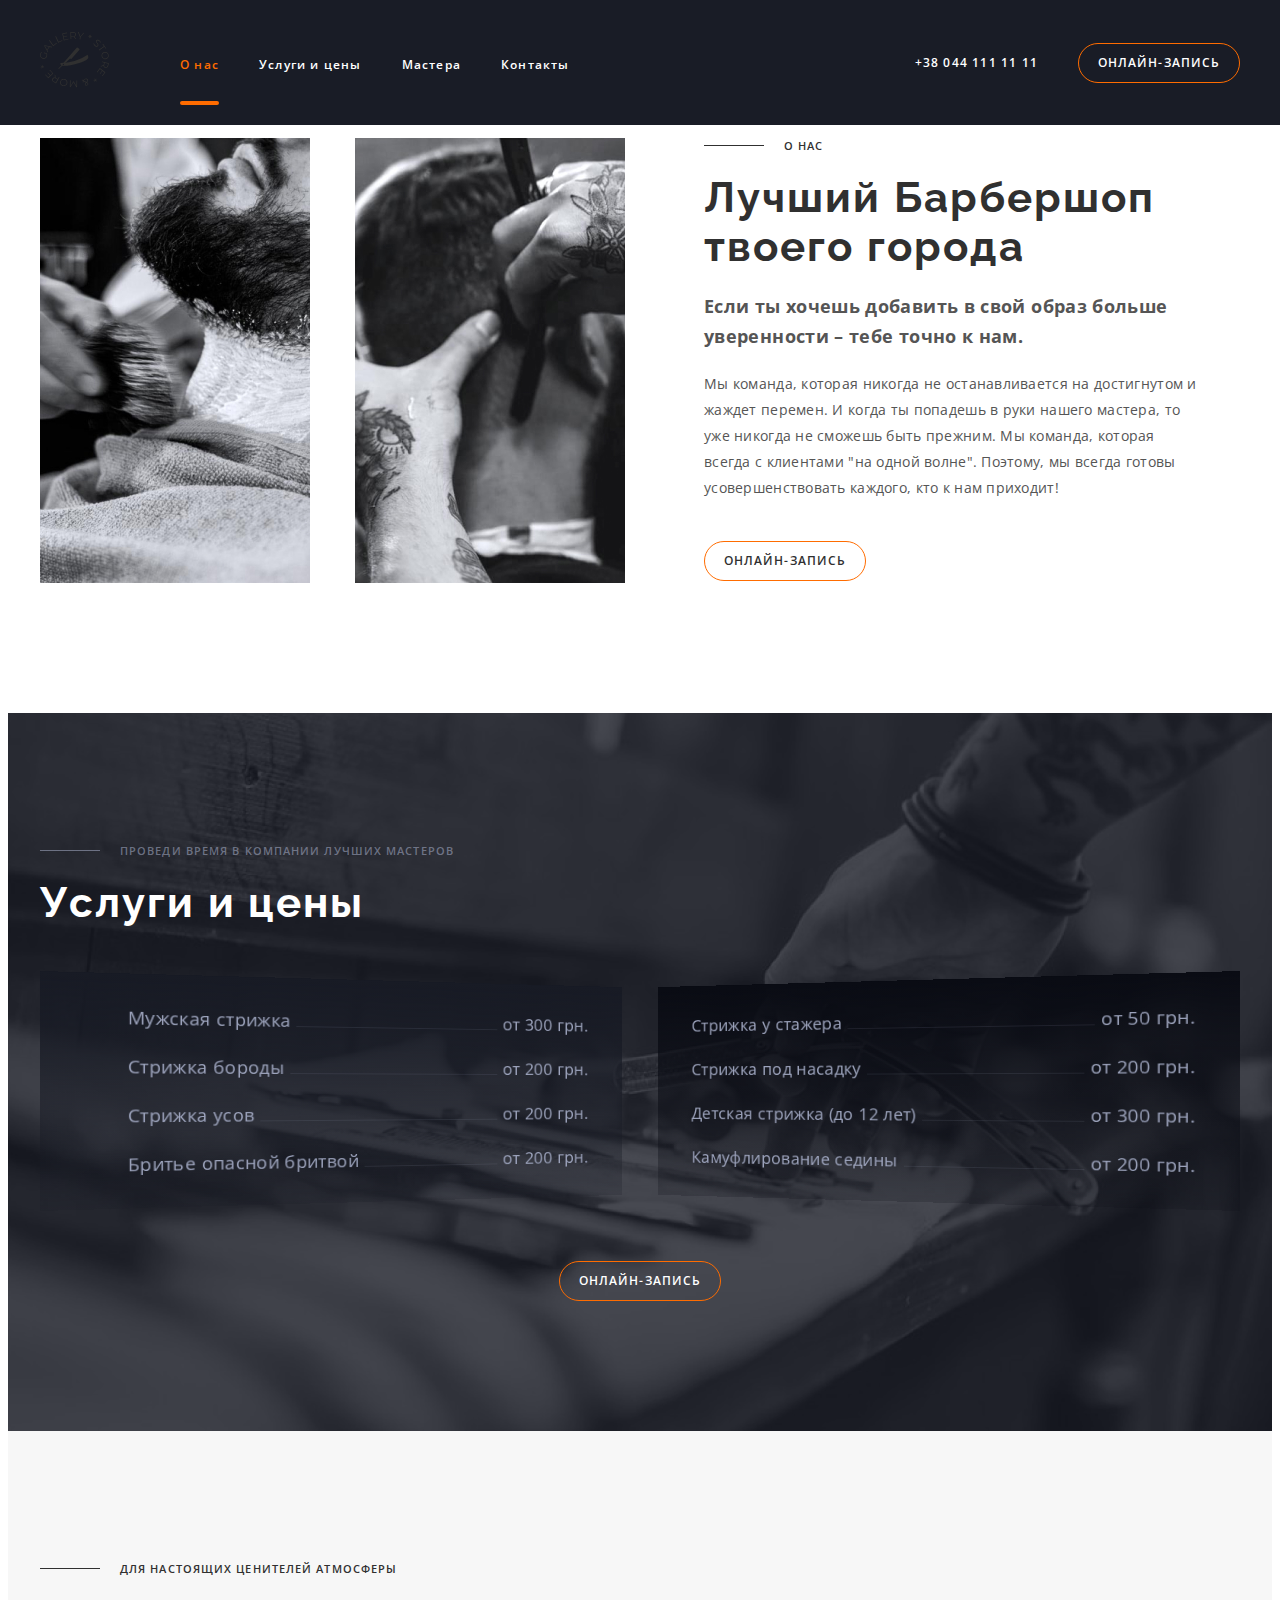
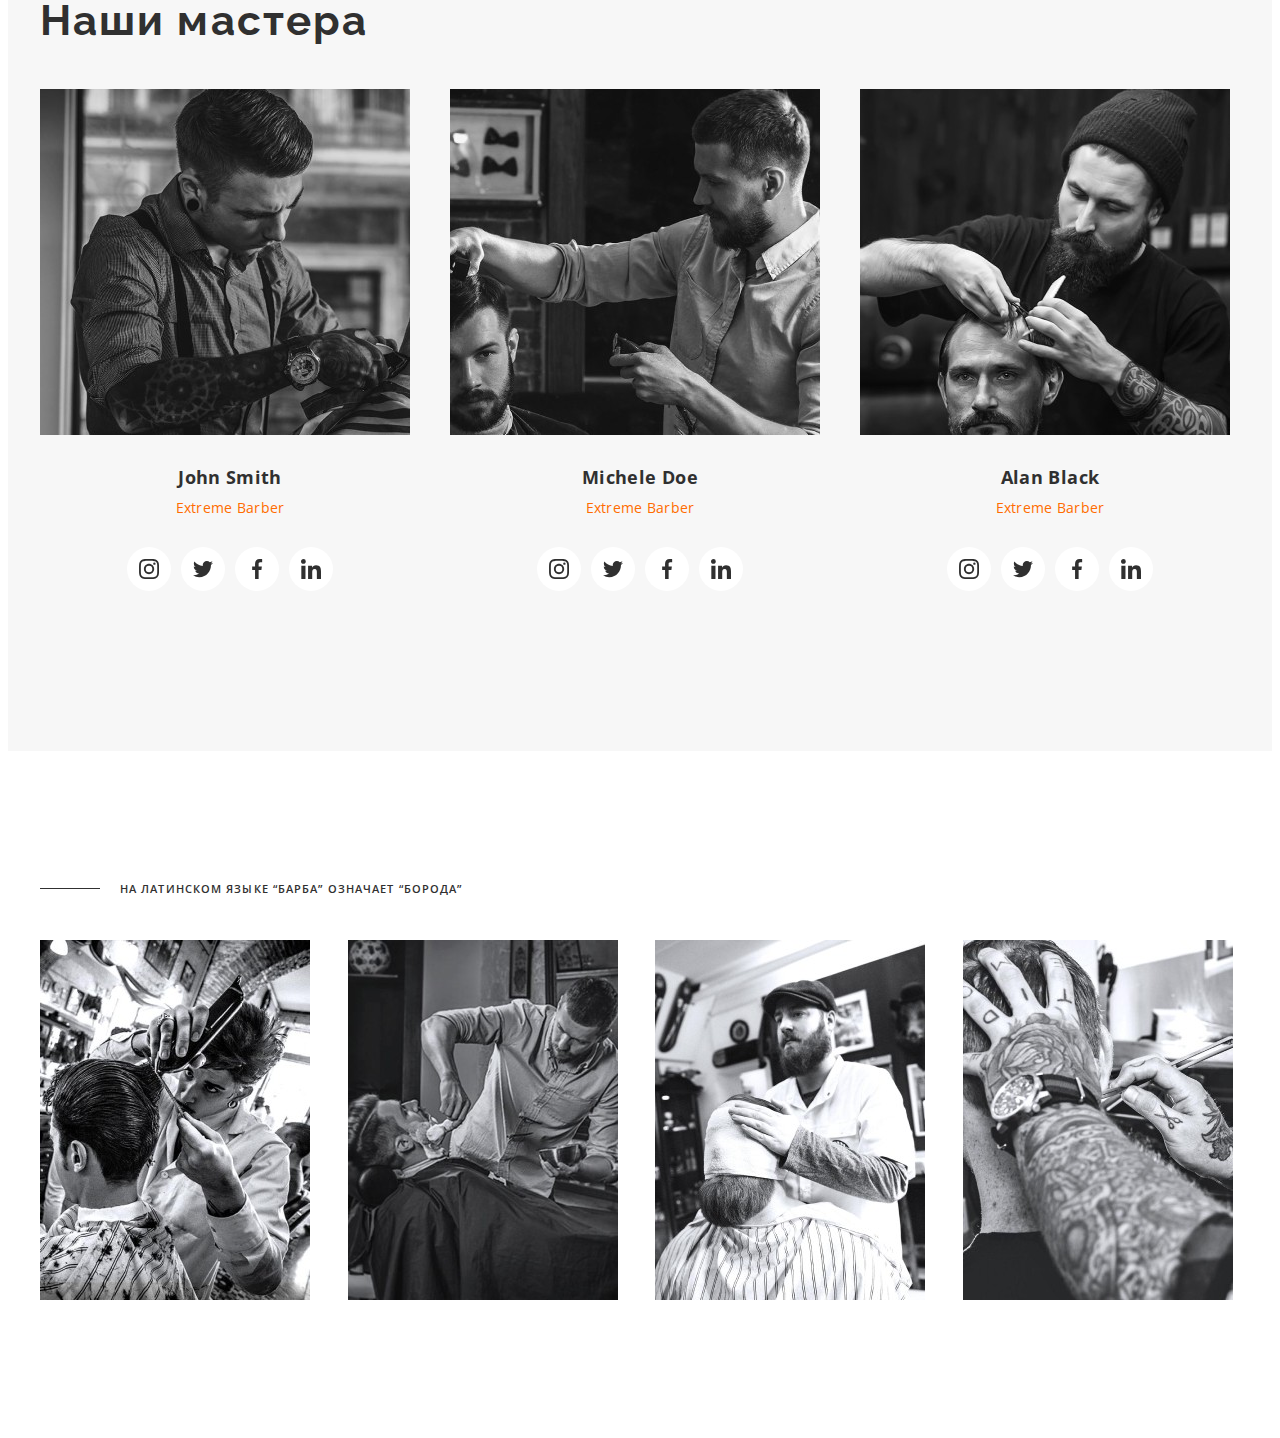
==== commit fc0c00ea: "finish section about" ====
--- a/index.html
+++ b/index.html
@@ -32,6 +32,8 @@
 
     <!-- Видаляємо це посилання після рефакторингу стилей -->
     <!-- <link rel="stylesheet" href="./css/styles.css" /> -->
+
+    <script src="./js/apartment.js"></script>
   </head>
 
   <body data-page>
@@ -131,22 +133,42 @@
         <div class="container about__container">
           <ul class="about-list list">
             <li class="about-list__item">
-              <img
-                class="about-list__img"
-                src="./images/about/img-1.jpg"
-                alt="Бритье бороды"
-                width="270"
-                height="445"
-              />
+              <picture>
+                <source
+                  media="(min-width: 1200px)"
+                  srcset="./images/about/about-1_lg@1x.jpg 1x, ./images/about/about-1_lg@1x.jpg 2x"
+                />
+                <source
+                  media="(min-width: 768px)"
+                  srcset="./images/about/about-1_md@1x.jpg 1x, ./images/about/about-1_md@2x.jpg 2x"
+                />
+                <img
+                  class="about-list__img"
+                  src="./images/about/about-1_md@1x.jpg"
+                  alt="Бритье бороды"
+                  width="270"
+                  height="445"
+                />
+              </picture>
             </li>
             <li class="about-list__item">
-              <img
-                class="about-list__img"
-                src="./images/about/img-2.jpg"
-                alt="Бритье опасной бритвой"
-                width="270"
-                height="445"
-              />
+              <picture>
+                <source
+                  media="(min-width: 1200px)"
+                  srcset="./images/about/about-2_lg@1x.jpg 1x, ./images/about/about-2_lg@1x.jpg 2x"
+                />
+                <source
+                  media="(min-width: 768px)"
+                  srcset="./images/about/about-2_md@1x.jpg 1x, ./images/about/about-2_md@2x.jpg 2x"
+                />
+                <img
+                  class="about-list__img"
+                  src="./images/about/about-2_md@1x.jpg"
+                  alt="Бритье опасной бритвой"
+                  width="270"
+                  height="445"
+                />
+              </picture>
             </li>
           </ul>
           <div class="about__right-side">
@@ -254,9 +276,11 @@
       </section> -->
       <!-- Team section -->
       <section class="team section">
-        <div class="container team-container">
-          <p class="uppertitle uppertitle--mode-light">для настоящих ценителей атмосферы</p>
-          <h2 class="section-title section-title--mode-light">Наши мастера</h2>
+        <div class="container team__container">
+          <p class="team__uppertitle uppertitle uppertitle--mode-light">
+            для настоящих ценителей атмосферы
+          </p>
+          <h2 class="team__title section-title section-title--mode-light">Наши мастера</h2>
 
           <ul class="team-list card-set list">
             <li class="team-item card-set-item">
@@ -366,20 +390,20 @@
               <picture>
                 <source
                   media="(min-width: 1200px)"
-                  srcset="./images/team/img-1@1x_lg.jpg 1x, ./images/team/img-1@2x_lg.jpg 2x"
-                />
-
-                <source
-                  media="(min-width: 768px)"
-                  srcset="./images/team/img-1@1x_md.jpg 1x, ./images/team/img-1@2x_md.jpg 2x"
+                  srcset="./images/team/img-2@1x_lg.jpg 1x, ./images/team/img-2@2x_lg.jpg 2x"
+                />
+
+                <source
+                  media="(min-width: 768px)"
+                  srcset="./images/team/img-2@1x_md.jpg 1x, ./images/team/img-2@2x_md.jpg 2x"
                 />
 
                 <source
                   media="(max-width: 767px)"
-                  srcset="./images/team/img-1@1x_sm.jpg 1x, ./images/team/img-1@2x_sm.jpg 2x"
-                />
-
-                <img class="portfolio-img" src="./images/team/img-1@1x_sm.jpg" alt="Michele Doe" />
+                  srcset="./images/team/img-2@1x_sm.jpg 1x, ./images/team/img-2@2x_sm.jpg 2x"
+                />
+
+                <img class="portfolio-img" src="./images/team/img-2@1x_sm.jpg" alt="Michele Doe" />
               </picture>
               <div class="team-wrapper">
                 <h3 class="team-subtitle" lang="en">Michele Doe</h3>
--- a/css/main.min.css
+++ b/css/main.min.css
@@ -1 +1 @@
-:root{--main-font: "Open Sans", sans-serif;--secondary-font: "Raleway", sans-serif;--main-txt-cl: #303030;--accent-txt-cl: #ff6c00;--btn-txt-cl: #ffffff;--light-bg-cl: #f7f7f7;--dark-bg-cl: #191c26;--indent: 30px;--items: 3;--anim-fast: 300ms ease-in-out;--anim-slow: 600ms ease-out}.visuaaly-hidden{position:absolute;white-space:nowrap;width:1px;height:1px;overflow:hidden;border:0;padding:0;clip:rect(0 0 0 0);-webkit-clip-path:inset(50%);clip-path:inset(50%);margin:-1px}@-webkit-keyframes fade-in{0%{opacity:0;-webkit-transform:translateX(-200px) scale(0.2);transform:translateX(-200px) scale(0.2)}25%{opacity:1;-webkit-transform:translateX(0px) scale(0.2);transform:translateX(0px) scale(0.2)}100%{-webkit-transform:translateX(0px) scale(1);transform:translateX(0px) scale(1)}}@keyframes fade-in{0%{opacity:0;-webkit-transform:translateX(-200px) scale(0.2);transform:translateX(-200px) scale(0.2)}25%{opacity:1;-webkit-transform:translateX(0px) scale(0.2);transform:translateX(0px) scale(0.2)}100%{-webkit-transform:translateX(0px) scale(1);transform:translateX(0px) scale(1)}}.price{padding-top:130px;padding-bottom:130px}.price__inner-item,.price__list{list-style:none;padding:0;margin:0}body{font-family:var(--main-font);color:var(--main-txt-cl)}.no-scroll{overflow:hidden}h1,h2,h3,h4,h5,h6,p{margin:0}img{display:block;max-width:100%;height:auto;-o-object-fit:cover;object-fit:cover;-o-object-position:center;object-position:center}.link{text-decoration:none;color:currentColor}.list{list-style:none;padding:0;margin:0}.card-set{display:-webkit-box;display:-ms-flexbox;display:flex;-ms-flex-wrap:wrap;flex-wrap:wrap;gap:var(--indent)}.card-set-item{-ms-flex-preferred-size:calc((100% - var(--indent)*(var(--items) - 1))/var(--items));flex-basis:calc((100% - var(--indent)*(var(--items) - 1))/var(--items))}.container{padding-left:15px;padding-right:15px;margin-left:auto;margin-right:auto}@media screen and (min-width: 480px){.container{width:448px}}@media screen and (min-width: 768px){.container{width:720px}}@media screen and (min-width: 1200px){.container{width:1200px}}.main-title{margin-bottom:20px;font-family:var(--secondary-font);color:#fff;font-weight:700;font-size:72px;line-height:1.18;letter-spacing:.05em;-webkit-animation:fade-in 800ms ease 500ms backwards alternate;animation:fade-in 800ms ease 500ms backwards alternate;-webkit-transform-origin:left center;transform-origin:left center}.uppertitle{display:-webkit-box;display:-ms-flexbox;display:flex;-webkit-box-align:center;-ms-flex-align:center;align-items:center;gap:20px;font-weight:600;font-size:11px;line-height:1.3636363636;letter-spacing:.1em;text-transform:uppercase}.uppertitle::before{content:"";display:block;width:60px;height:1px}.uppertitle--mode-light{color:#303030}.uppertitle--mode-light::before{background-color:#303030}.uppertitle--mode-dark{color:rgba(157,164,189,.6)}.uppertitle--mode-dark::before{background-color:rgba(157,164,189,.6)}.section-title{font-family:var(--secondary-font);font-size:28px;line-height:1.1666666667;letter-spacing:.05em}@media screen and (min-width: 1200px){.section-title{font-size:42px}}.section-title--mode-light{margin-bottom:20px;color:#303030}.section-title--mode-dark{margin-bottom:44px;color:#fff}.section-subtitle{margin-bottom:20px;font-size:16px;line-height:1.6666666667;letter-spacing:.02em;color:#555}@media screen and (min-width: 1200px){.section-subtitle{font-size:18px}}.btn{max-width:200px;min-width:160px;min-height:40px;padding:11px 19px;font-family:inherit;font-weight:600;font-size:12px;line-height:1.3333333333;letter-spacing:.09em;text-transform:uppercase;background-color:rgba(0,0,0,0);border:1px solid #ff6c00;border-radius:25px;cursor:pointer;-webkit-transition:color var(--anim-fast),background-color var(--anim-fast);transition:color var(--anim-fast),background-color var(--anim-fast)}.btn:hover,.btn:focus{color:var(--btn-txt-cl);background-color:var(--accent-txt-cl)}.btn--mode-light{color:var(--main-txt-cl)}.btn--mode-dark{color:var(--btn-txt-cl)}.slider-controls{position:absolute;right:0;bottom:40px;display:-webkit-box;display:-ms-flexbox;display:flex;-webkit-box-align:center;-ms-flex-align:center;align-items:center;gap:26px}.slider-btn{width:60px;padding:0;padding-bottom:8px;font-weight:600;font-size:11px;line-height:1.3636363636;letter-spacing:.1em;color:#fff;text-align:right;background-color:rgba(0,0,0,0);border:none;border-bottom:1px solid #fff;cursor:pointer}.slider-btn.disabled{text-align:left;color:rgba(157,164,189,.6);border-bottom:1px solid rgba(157,164,189,.6)}.pagination{position:absolute;top:50%;right:0}.pagination-item{margin-left:auto;margin-bottom:12px;width:8px;height:2px;background-color:#9da4bd}.pagination-item:last-child{margin-bottom:0}.pagination-item.active{width:18px;background-color:#fff}.socials{display:-webkit-box;display:-ms-flexbox;display:flex;-webkit-box-align:center;-ms-flex-align:center;align-items:center;-webkit-box-pack:center;-ms-flex-pack:center;justify-content:center;gap:10px}.socials-link{display:-webkit-box;display:-ms-flexbox;display:flex;-webkit-box-align:center;-ms-flex-align:center;align-items:center;-webkit-box-pack:center;-ms-flex-pack:center;justify-content:center;width:44px;height:44px;color:#303030;background-color:#fff;border-radius:50%;-webkit-transition:300ms ease;transition:300ms ease}.socials-link:hover,.socials-link:focus{color:#ff6c00}.socials-icon{fill:currentColor}.backdrop{position:fixed;top:0;left:0;z-index:1000;width:100%;height:100%;background-color:rgba(0,0,0,.2);opacity:1;visibility:visible;pointer-events:initial;-webkit-transition:opacity 600ms ease-out,visibility 600ms ease-out;transition:opacity 600ms ease-out,visibility 600ms ease-out}.backdrop.is-hidden{opacity:0;visibility:hidden;pointer-events:none}.modal{position:absolute;top:50%;left:50%;-webkit-transform:translate(-50%, -50%) scale(1) rotate(0);transform:translate(-50%, -50%) scale(1) rotate(0);width:500px;min-height:500px;padding:50px 30px;background-color:#fff;border-radius:20px;opacity:1;-webkit-transition:opacity 400ms ease-in-out 200ms,-webkit-transform 400ms ease-in-out 200ms;transition:opacity 400ms ease-in-out 200ms,-webkit-transform 400ms ease-in-out 200ms;transition:transform 400ms ease-in-out 200ms,opacity 400ms ease-in-out 200ms;transition:transform 400ms ease-in-out 200ms,opacity 400ms ease-in-out 200ms,-webkit-transform 400ms ease-in-out 200ms}.backdrop.is-hidden .modal{opacity:0;-webkit-transform:translate(-50%, -50%) scale(0.3) rotate(1turn);transform:translate(-50%, -50%) scale(0.3) rotate(1turn)}.modal-btn{position:absolute;top:10px;right:10px;display:-webkit-box;display:-ms-flexbox;display:flex;-webkit-box-align:center;-ms-flex-align:center;align-items:center;-webkit-box-pack:center;-ms-flex-pack:center;justify-content:center;width:30px;height:30px;padding:0;border-radius:50%;border:1px solid #ff6c00;background-color:rgba(0,0,0,0);cursor:pointer}.register-form{text-align:center}.register-form-title{display:block;margin-bottom:25px;font-size:18px;text-align:center}.register-form-group{margin-bottom:25px}.register-form-wrap{position:relative;display:block;margin-bottom:12px}.register-form-wrap:last-child{margin-bottom:0}.register-form-label{display:block;text-align:left;margin-bottom:6px;padding-left:5px}.register-form-input,.register-form-message{width:100%;border:1px solid #ff6c00;padding:10px;padding-left:50px;border-radius:5px;outline:rgba(0,0,0,0)}.register-form-message{padding:10px;height:90px;resize:none}.register-form-icon{position:absolute;bottom:10px;left:15px}.register-form-agreement{display:-webkit-box;display:-ms-flexbox;display:flex;-webkit-box-align:center;-ms-flex-align:center;align-items:center;-webkit-box-pack:center;-ms-flex-pack:center;justify-content:center;gap:8px;margin-bottom:25px}.register-checkbox:checked+.register-icon .register-icon-uncheck{opacity:0;-webkit-transition:opacity var(--anim-fast);transition:opacity var(--anim-fast)}.register-icon-check{opacity:0;fill:#ff6c00;-webkit-transition:opacity var(--anim-fast);transition:opacity var(--anim-fast)}.register-checkbox:checked+.register-icon .register-icon-check{opacity:1}.register-form-agreement-text{font-size:14px;-webkit-user-select:none;-moz-user-select:none;-ms-user-select:none;user-select:none;text-underline-position:under}.register-form-agreement-link{color:#ff6c00}.register-form-btn{display:-webkit-inline-box;display:-ms-inline-flexbox;display:inline-flex;-webkit-box-align:center;-ms-flex-align:center;align-items:center;gap:8px;padding:10px 25px;color:#303030;font-weight:700;text-transform:uppercase;background-color:rgba(0,0,0,0);border:1px solid #ff6c00;border-radius:10px;cursor:pointer}.register-form-btn-icon{fill:#ff6c00}.contact-form{width:560px}.contact-form-wrap{display:-webkit-box;display:-ms-flexbox;display:flex;-webkit-box-align:center;-ms-flex-align:center;align-items:center;gap:30px;margin-bottom:44px}.contact-form-group{position:relative;display:block}.contact-form-group:first-child{-ms-flex-preferred-size:270px;flex-basis:270px}.contact-form-group:last-child{-ms-flex-preferred-size:260px;flex-basis:260px}.contact-form-input{width:100%;height:24px;padding-right:30px;font-size:12px;color:#fff;border:none;border-bottom:1px solid rgba(157,164,189,.4);outline:rgba(0,0,0,0);background-color:rgba(0,0,0,0);-webkit-transition:border-color var(--anim-fast);transition:border-color var(--anim-fast)}.contact-form-input:not(:-moz-placeholder-shown){border-color:#fff}.contact-form-input:not(:-ms-input-placeholder){border-color:#fff}.contact-form-input:focus,.contact-form-input:not(:placeholder-shown){border-color:#fff}.contact-form-input:required:valid:not(:-moz-placeholder-shown){border-color:#1f6d00}.contact-form-input:required:valid:not(:-ms-input-placeholder){border-color:#1f6d00}.contact-form-input:required:valid:not(:placeholder-shown){border-color:#1f6d00}.contact-form-input:required:invalid:not(:-moz-placeholder-shown){border-color:#ffd900}.contact-form-input:required:invalid:not(:-ms-input-placeholder){border-color:#ffd900}.contact-form-input:required:invalid:not(:placeholder-shown){border-color:#ffd900}.contact-form-input::-webkit-input-placeholder{color:rgba(0,0,0,0);-webkit-transition:color var(--anim-fast);transition:color var(--anim-fast)}.contact-form-input::-moz-placeholder{color:rgba(0,0,0,0);-moz-transition:color var(--anim-fast);transition:color var(--anim-fast)}.contact-form-input:-ms-input-placeholder{color:rgba(0,0,0,0);-ms-transition:color var(--anim-fast);transition:color var(--anim-fast)}.contact-form-input::-ms-input-placeholder{color:rgba(0,0,0,0);-ms-transition:color var(--anim-fast);transition:color var(--anim-fast)}.contact-form-input::placeholder{color:rgba(0,0,0,0);-webkit-transition:color var(--anim-fast);transition:color var(--anim-fast)}.contact-form-input:focus::-webkit-input-placeholder{color:rgba(157,164,189,.4)}.contact-form-input:focus::-moz-placeholder{color:rgba(157,164,189,.4)}.contact-form-input:focus:-ms-input-placeholder{color:rgba(157,164,189,.4)}.contact-form-input:focus::-ms-input-placeholder{color:rgba(157,164,189,.4)}.contact-form-input:focus::placeholder{color:rgba(157,164,189,.4)}.contact-form-label{position:absolute;top:0;left:0;-webkit-transform-origin:top left;transform-origin:top left;-webkit-transition:color var(--anim-fast),-webkit-transform var(--anim-fast);transition:color var(--anim-fast),-webkit-transform var(--anim-fast);transition:transform var(--anim-fast),color var(--anim-fast);transition:transform var(--anim-fast),color var(--anim-fast),-webkit-transform var(--anim-fast);font-weight:600;font-size:11px;line-height:1.3636363636;letter-spacing:.1em;text-transform:uppercase;color:rgba(157,164,189,.4)}.contact-form-input:not(:-moz-placeholder-shown)+.contact-form-label, .contact-form-message:not(:-moz-placeholder-shown)+.contact-form-label{color:#fff;transform:translateY(-15px) scale(0.8)}.contact-form-input:not(:-ms-input-placeholder)+.contact-form-label, .contact-form-message:not(:-ms-input-placeholder)+.contact-form-label{color:#fff;transform:translateY(-15px) scale(0.8)}.contact-form-input:focus+.contact-form-label,.contact-form-input:not(:placeholder-shown)+.contact-form-label,.contact-form-message:focus+.contact-form-label,.contact-form-message:not(:placeholder-shown)+.contact-form-label{color:#fff;-webkit-transform:translateY(-15px) scale(0.8);transform:translateY(-15px) scale(0.8)}.contact-form-icon{position:absolute;top:0;right:5px}.contact-form-warning,.contact-form-success{opacity:0;-webkit-transform:scale(0.4);transform:scale(0.4);-webkit-transform-origin:center;transform-origin:center;-webkit-transition:opacity var(--anim-fast),-webkit-transform var(--anim-fast);transition:opacity var(--anim-fast),-webkit-transform var(--anim-fast);transition:opacity var(--anim-fast),transform var(--anim-fast);transition:opacity var(--anim-fast),transform var(--anim-fast),-webkit-transform var(--anim-fast)}.contact-form-warning{fill:#ffd900}.contact-form-input:invalid:required:not(:-moz-placeholder-shown)~.contact-form-icon .contact-form-warning{opacity:1;transform:scale(1)}.contact-form-input:invalid:required:not(:-ms-input-placeholder)~.contact-form-icon .contact-form-warning{opacity:1;transform:scale(1)}.contact-form-input:invalid:required:not(:placeholder-shown)~.contact-form-icon .contact-form-warning{opacity:1;-webkit-transform:scale(1);transform:scale(1)}.contact-form-success{fill:#1f6d00}.contact-form-input:valid:required:not(:-moz-placeholder-shown)~.contact-form-icon .contact-form-success{opacity:1;transform:scale(1)}.contact-form-input:valid:required:not(:-ms-input-placeholder)~.contact-form-icon .contact-form-success{opacity:1;transform:scale(1)}.contact-form-input:valid:required:not(:placeholder-shown)~.contact-form-icon .contact-form-success{opacity:1;-webkit-transform:scale(1);transform:scale(1)}.contact-form-notfication{display:inline-block;width:100%;position:absolute;bottom:0;left:50%;-webkit-transform:translate(-50%, 15px) scale(0.3);transform:translate(-50%, 15px) scale(0.3);-webkit-transform-origin:center;transform-origin:center;opacity:0;-webkit-transition:opacity var(--anim-fast),-webkit-transform var(--anim-fast);transition:opacity var(--anim-fast),-webkit-transform var(--anim-fast);transition:opacity var(--anim-fast),transform var(--anim-fast);transition:opacity var(--anim-fast),transform var(--anim-fast),-webkit-transform var(--anim-fast);font-size:9px;color:#ffd900;text-align:center}.contact-form-input:invalid:required:not(:-moz-placeholder-shown)~.contact-form-notfication{opacity:1;transform:translate(-50%, 15px) scale(1)}.contact-form-input:invalid:required:not(:-ms-input-placeholder)~.contact-form-notfication{opacity:1;transform:translate(-50%, 15px) scale(1)}.contact-form-input:invalid:required:not(:placeholder-shown)~.contact-form-notfication{opacity:1;-webkit-transform:translate(-50%, 15px) scale(1);transform:translate(-50%, 15px) scale(1)}.contact-form-message{width:100%;height:76px;font-size:12px;color:#fff;border:none;border-bottom:1px solid rgba(157,164,189,.4);outline:rgba(0,0,0,0);background-color:rgba(0,0,0,0);resize:none;-webkit-transition:border-color var(--anim-fast);transition:border-color var(--anim-fast)}.contact-form-message:not(:-moz-placeholder-shown){border-color:#fff}.contact-form-message:not(:-ms-input-placeholder){border-color:#fff}.contact-form-message:focus,.contact-form-message:not(:placeholder-shown){border-color:#fff}.contact-form-btn{margin-top:44px}.menu-btn{margin-left:auto;display:-webkit-inline-box;display:-ms-inline-flexbox;display:inline-flex;-webkit-box-align:center;-ms-flex-align:center;align-items:center;-webkit-box-pack:center;-ms-flex-pack:center;justify-content:center;width:40px;height:40px;padding:0;background-color:rgba(0,0,0,0);border:none;cursor:pointer}@media screen and (min-width: 768px){.menu-btn{display:none}}.menu-overlay .menu-btn{position:absolute;top:48px;right:30px}.menu-overlay{position:fixed;top:0;left:0;z-index:100;width:100%;height:100%;background-color:rgba(25,28,38,.2);-webkit-box-shadow:0px 4px 8px rgba(0,0,0,.04),0px 2px 4px rgba(0,0,0,.08),0px 1px 3px rgba(0,0,0,.16);box-shadow:0px 4px 8px rgba(0,0,0,.04),0px 2px 4px rgba(0,0,0,.08),0px 1px 3px rgba(0,0,0,.16);opacity:0;pointer-events:none;visibility:hidden;-webkit-transition:opacity var(--anim-fast),visibility var(--anim-fast);transition:opacity var(--anim-fast),visibility var(--anim-fast)}@media screen and (min-width: 768px){.menu-overlay{display:none}}.menu-overlay.is-open{opacity:1;pointer-events:initial;visibility:visible}.menu-container{display:-webkit-box;display:-ms-flexbox;display:flex;-webkit-box-orient:vertical;-webkit-box-direction:normal;-ms-flex-direction:column;flex-direction:column;margin-left:auto;max-width:337px;height:100%;background-color:#fff;padding:118px 40px;-webkit-transform:translateX(100%);transform:translateX(100%);-webkit-transition:-webkit-transform var(--anim-fast);transition:-webkit-transform var(--anim-fast);transition:transform var(--anim-fast);transition:transform var(--anim-fast), -webkit-transform var(--anim-fast)}.menu-overlay.is-open .menu-container{-webkit-transform:translateX(0);transform:translateX(0)}.mobile-nav{margin-bottom:64px}.mobile-contacts{margin-bottom:64px}.mobile-contacts-btn{margin-top:24px}.mobile-link,.mobile-contacts-link{font-weight:600;font-size:18px;line-height:1.3888888889;letter-spacing:.1em;color:#303030}.mobile-nav-item:not(:last-child){margin-bottom:24px}.mobile-socilas{display:-webkit-box;display:-ms-flexbox;display:flex;-ms-flex-wrap:wrap;flex-wrap:wrap;gap:10px}.mobile-socilas-item:not(:last-child) .mobile-socilas-link{display:-webkit-box;display:-ms-flexbox;display:flex;padding-right:10px;border-right:1px solid rgba(33,33,33,.2)}.header{background-color:#191c26;position:fixed;top:0;left:0;width:100%;z-index:100;-webkit-transition:background-color var(--anim-fast),-webkit-backdrop-filter var(--anim-fast);transition:background-color var(--anim-fast),-webkit-backdrop-filter var(--anim-fast);transition:background-color var(--anim-fast),backdrop-filter var(--anim-fast);transition:background-color var(--anim-fast),backdrop-filter var(--anim-fast),-webkit-backdrop-filter var(--anim-fast)}.header--no-transparency{background-color:rgba(25,28,38,.5);-webkit-backdrop-filter:blur(4px);backdrop-filter:blur(4px)}.header__container{display:-webkit-box;display:-ms-flexbox;display:flex;-webkit-box-align:center;-ms-flex-align:center;align-items:center}.header__logo{padding-top:40px;padding-bottom:40px;fill:#fff}@media screen and (min-width: 768px){.header__logo{padding-top:32px;padding-bottom:32px;margin-right:64px;fill:#303030}}@media screen and (min-width: 768px){.header__logo{margin-right:71px}}.header__phone{margin-right:40px;padding-top:52px;padding-bottom:52px;font-weight:600;font-size:12px;line-height:1.3333333333;letter-spacing:.1em;color:#fff;-webkit-transition:color var(--anim-fast);transition:color var(--anim-fast)}@media screen and (max-width: 1199px){.header__phone{display:none}}.header__phone:hover,.header__phone:focus{color:var(--accent-txt-cl)}@media screen and (max-width: 767px){.header__btn{display:none}}.nav{display:none}@media screen and (min-width: 768px){.nav{display:block;margin-right:auto}}.nav__list{display:-webkit-box;display:-ms-flexbox;display:flex;gap:24px}@media screen and (min-width: 1200px){.nav__list{gap:40px}}.nav__link{padding-top:52px;padding-bottom:52px;font-weight:600;font-size:12px;line-height:1.3333333333;letter-spacing:.1em;color:#fff;-webkit-transition:color var(--anim-fast);transition:color var(--anim-fast)}.nav__link:hover,.nav__link:focus{color:var(--accent-txt-cl)}.nav__link--current{position:relative;color:var(--accent-txt-cl)}.nav__link--current::after{content:"";position:absolute;bottom:20px;left:0;display:block;width:100%;height:4px;border-radius:4px;background-color:#ff6c00}.hero{max-width:1280px;margin-left:auto;margin-right:auto;background-image:url(../images/hero/hero-bg.jpg);background-repeat:no-repeat;background-position:right center;background-size:contain}.hero-container{display:-webkit-box;display:-ms-flexbox;display:flex}.hero-left-side{display:-webkit-box;display:-ms-flexbox;display:flex;-webkit-box-align:end;-ms-flex-align:end;align-items:flex-end;-ms-flex-preferred-size:100px;flex-basis:100px;max-width:100px}.hero-list{display:-webkit-box;display:-ms-flexbox;display:flex;-webkit-box-align:center;-ms-flex-align:center;align-items:center;gap:40px;-webkit-transform:rotate(-90deg) translateY(27px);transform:rotate(-90deg) translateY(27px);-webkit-transform-origin:top left;transform-origin:top left}.hero-list::before{content:"";display:block;width:60px;height:1px;background-color:#303030}.hero-right-side{position:relative;-webkit-box-flex:1;-ms-flex-positive:1;flex-grow:1;padding-top:272px;padding-bottom:206px;padding-left:100px}.hero-link{font-weight:600;font-size:11px;line-height:1.3636363636;letter-spacing:.2em;-webkit-transition:color var(--anim-fast);transition:color var(--anim-fast)}.hero-link:hover,.hero-link:focus{color:var(--accent-txt-cl)}.hero-desc{width:500px;font-size:18px;line-height:1.6666666667;letter-spacing:.02em;color:#9da4bd}.about{padding-top:84px;padding-bottom:84px}@media screen and (min-width: 768px){.about{padding-top:100px;padding-bottom:100px}}@media screen and (min-width: 1200px){.about{padding-top:130px;padding-bottom:130px}}@media screen and (min-width: 768px){.about__container{display:-webkit-box;display:-ms-flexbox;display:flex;gap:30px}}@media screen and (min-width: 1200px){.about__container{gap:64px}}.about-list{display:none}@media screen and (min-width: 768px){.about-list{display:-webkit-box;display:-ms-flexbox;display:flex;-webkit-box-orient:vertical;-webkit-box-direction:normal;-ms-flex-direction:column;flex-direction:column;gap:30px}}@media screen and (min-width: 1200px){.about-list{-webkit-box-orient:horizontal;-webkit-box-direction:normal;-ms-flex-direction:row;flex-direction:row}}.about__right-side{-ms-flex-preferred-size:330px;flex-basis:330px}@media screen and (min-width: 1200px){.about__right-side{-ms-flex-preferred-size:500px;flex-basis:500px}}.about__uppertitle{margin-bottom:20px}@media screen and (max-width: 1199px){.about__title{max-width:330px}}.about__desc{margin-bottom:40px;font-size:14px;line-height:1.8571428571;letter-spacing:.02em;color:#555}@media screen and (max-width: 1199px){.about-list__img{width:330px;height:235px}}.price{max-width:1280px;margin-left:auto;margin-right:auto;background-color:var(--dark-bg-cl);background-repeat:no-repeat;background-position:center;background-size:cover;background-image:url("../images/price/img@1x_sm.png");background-image:-webkit-image-set(url("../images/price/img@1x_sm.webp") 1x)}@media(min-device-pixel-ratio: 2),(-webkit-min-device-pixel-ratio: 2),(min-resolution: 192dpi),(min-resolution: 2dppx){.price{background-image:url("../images/price/img@2x_sm.png");background-image:-webkit-image-set(url("../images/price/img@2x_sm.webp") 2x)}}@media screen and (min-width: 768px){.price{background-image:url("../images/price/img@1x_md.png");background-image:-webkit-image-set(url("../images/price/img@1x_md.webp") 1x)}}@media screen and (min-width: 768px)and (min-device-pixel-ratio: 2),screen and (min-width: 768px)and (-webkit-min-device-pixel-ratio: 2),screen and (min-width: 768px)and (min-resolution: 192dpi),screen and (min-width: 768px)and (min-resolution: 2dppx){.price{background-image:url("../images/price/img@2x_md.png");background-image:-webkit-image-set(url("../images/price/img@2x_md.webp") 2x)}}@media screen and (min-width: 1200px){.price{background-image:url("../images/price/img@1x_lg.png");background-image:-webkit-image-set(url("../images/price/img@1x_lg.webp") 1x)}}@media screen and (min-width: 1200px)and (min-device-pixel-ratio: 2),screen and (min-width: 1200px)and (-webkit-min-device-pixel-ratio: 2),screen and (min-width: 1200px)and (min-resolution: 192dpi),screen and (min-width: 1200px)and (min-resolution: 2dppx){.price{background-image:url("../images/price/img@2x_lg.png");background-image:-webkit-image-set(url("../images/price/img@2x_lg.webp") 2x)}}.price__uppertitle{margin-bottom:20px}.price__list{display:-webkit-box;display:-ms-flexbox;display:flex;margin-bottom:50px;-webkit-perspective:1000px;perspective:1000px}.price__item{-ms-flex-preferred-size:50%;flex-basis:50%;padding:30px 40px;-webkit-transition:-webkit-transform var(--anim-slow);transition:-webkit-transform var(--anim-slow);transition:transform var(--anim-slow);transition:transform var(--anim-slow), -webkit-transform var(--anim-slow)}.price__item:nth-child(1){background-image:-webkit-gradient(linear, left top, left bottom, from(#171a24), to(rgba(23, 26, 36, 0.2)));background-image:linear-gradient(180deg, #171a24 0%, rgba(23, 26, 36, 0.2) 100%);-webkit-transform-origin:left center;transform-origin:left center;-webkit-transform:rotateY(15deg);transform:rotateY(15deg)}.price__item:nth-child(2){background-image:-webkit-gradient(linear, left top, left bottom, from(#090b13), to(rgba(9, 11, 19, 0.2)));background-image:linear-gradient(180deg, #090b13 0%, rgba(9, 11, 19, 0.2) 100%);-webkit-transform-origin:right center;transform-origin:right center;-webkit-transform:rotateY(-15deg);transform:rotateY(-15deg)}.price__item:hover{-webkit-transform:rotateY(0);transform:rotateY(0)}.price__inner-item{margin-bottom:20px;display:-webkit-box;display:-ms-flexbox;display:flex;-webkit-box-align:baseline;-ms-flex-align:baseline;align-items:baseline;gap:6px;font-size:18px;line-height:1.6666666667;letter-spacing:.02em;color:#9da4bd}.price__inner-item:last-child{margin-bottom:0}.price__inner-item::before{content:"";-webkit-box-flex:1;-ms-flex-positive:1;flex-grow:1;height:1px;background-color:rgba(157,164,189,.12)}.price__inner-desc:first-child{-webkit-box-ordinal-group:0;-ms-flex-order:-1;order:-1}.price__btn{display:block;margin-left:auto;margin-right:auto}.benefits{padding-top:84px;padding-bottom:84px}@media screen and (min-width: 768px){.benefits{padding-top:100px;padding-bottom:100px}}@media screen and (min-width: 1200px){.benefits{padding-top:130px;padding-bottom:130px}}.benefits__container{display:-webkit-box;display:-ms-flexbox;display:flex}.benefits__list{width:370px;display:-webkit-box;display:-ms-flexbox;display:flex;-ms-flex-wrap:wrap;flex-wrap:wrap;-webkit-box-align:end;-ms-flex-align:end;align-items:flex-end;margin:0 auto}.benefits__item{width:170px;min-height:133px;padding:20px;background-color:#f7f7f7;text-align:center;-webkit-box-shadow:0px 8px 24px rgba(149,157,165,.2);box-shadow:0px 8px 24px rgba(149,157,165,.2)}.benefits__item:nth-child(2n+1){margin-bottom:30px;margin-right:30px}.benefits__quantity{display:-webkit-box;display:-ms-flexbox;display:flex;-webkit-box-pack:center;-ms-flex-pack:center;justify-content:center;font-weight:700;font-size:42px;line-height:57px;text-align:center;letter-spacing:.05em;color:#303030}.benefits__quantity::after{content:"+";font-weight:600;font-size:16px;line-height:22px;text-align:center;color:#ff6c00}.benefits__desc{font-weight:600;font-size:11px;line-height:15px;text-align:center;color:#303030}.benefits__group{-ms-flex-preferred-size:500px;flex-basis:500px;margin-left:auto}.benefits__uppertitle{margin-bottom:20px}.team{padding-top:84px;padding-bottom:84px;background-color:#f7f7f7}@media screen and (min-width: 768px){.team{padding-top:100px;padding-bottom:100px}}@media screen and (min-width: 1200px){.team{padding-top:130px;padding-bottom:130px}}.team-list{display:-webkit-box;display:-ms-flexbox;display:flex;-ms-flex-wrap:wrap;flex-wrap:wrap;gap:var(--indent);--items: 1}@media screen and (min-width: 1200px){.team-list{--items: 3}}.team-wrapper{padding-top:30px;padding-bottom:30px;padding-left:5px;padding-right:5px}.team-subtitle{margin-bottom:8px;font-size:18px;line-height:1.3888888889;text-align:center;letter-spacing:.02em;color:#303030}.team-desc{margin-bottom:30px;font-size:14px;line-height:1.3571428571;text-align:center;letter-spacing:.02em;color:#ff6c00}.portfolio{padding-top:84px;padding-bottom:84px}@media screen and (min-width: 768px){.portfolio{padding-top:100px;padding-bottom:100px}}@media screen and (min-width: 1200px){.portfolio{padding-top:130px;padding-bottom:130px}}.portfolio__uppertitle{margin-bottom:44px}.portfolio-list{--items: 1}@media screen and (min-width: 768px){.portfolio-list{--items: 2}}@media screen and (min-width: 1200px){.portfolio-list{--items: 4}}.portfolio-item{position:relative;overflow:hidden;-webkit-transition:-webkit-box-shadow var(--anim-fast);transition:-webkit-box-shadow var(--anim-fast);transition:box-shadow var(--anim-fast);transition:box-shadow var(--anim-fast), -webkit-box-shadow var(--anim-fast)}.portfolio-item:hover{-webkit-box-shadow:0px 1px 1px rgba(0,0,0,.12),0px 4px 4px rgba(0,0,0,.06),1px 4px 6px rgba(0,0,0,.16);box-shadow:0px 1px 1px rgba(0,0,0,.12),0px 4px 4px rgba(0,0,0,.06),1px 4px 6px rgba(0,0,0,.16)}.overlay{position:absolute;top:0;left:0;-webkit-transform:translateY(100%);transform:translateY(100%);display:-webkit-box;display:-ms-flexbox;display:flex;-webkit-box-align:center;-ms-flex-align:center;align-items:center;-webkit-box-pack:center;-ms-flex-pack:center;justify-content:center;width:100%;height:100%;padding:40px 5px;background-color:rgba(0,0,0,.3);-webkit-backdrop-filter:blur(3px);backdrop-filter:blur(3px);-webkit-transition:-webkit-transform 500ms ease-in-out;transition:-webkit-transform 500ms ease-in-out;transition:transform 500ms ease-in-out;transition:transform 500ms ease-in-out, -webkit-transform 500ms ease-in-out}.portfolio-item:hover .overlay{-webkit-transform:translateY(0);transform:translateY(0)}.overlay-text{font-size:20px;line-height:1.5;letter-spacing:.06em;color:#fff;text-align:center;-webkit-user-select:none;-moz-user-select:none;-ms-user-select:none;user-select:none}.contacts{padding-top:84px;padding-bottom:84px;max-width:1280px;margin-left:auto;margin-right:auto;background-color:#191c26;background-image:url(../images/contacts/contacts-bg.png);background-repeat:no-repeat;background-position:top 0 left calc(50% + 328px)}@media screen and (min-width: 768px){.contacts{padding-top:100px;padding-bottom:100px}}@media screen and (min-width: 1200px){.contacts{padding-top:130px;padding-bottom:130px}}.contatcs-container{display:-webkit-box;display:-ms-flexbox;display:flex}.contacts-left-side,.contacts-group{-ms-flex-preferred-size:50%;flex-basis:50%}.contacts-group{padding-left:100px}.contacts-address{margin-bottom:66px;font-style:normal;font-size:18px;line-height:1.67;letter-spacing:.02em;color:#9da4bd}.contacts-schedule{color:#fff}.contacts-time{font-size:18px;line-height:1.67;letter-spacing:.02em;color:#9da4bd}.footer{padding-top:56px;padding-bottom:56px}@media screen and (min-width: 768px){.footer{padding-top:100px;padding-bottom:100px}}@media screen and (min-width: 1200px){.footer{padding-top:130px;padding-bottom:130px}}.footer-container{display:-webkit-box;display:-ms-flexbox;display:flex;-webkit-box-align:center;-ms-flex-align:center;align-items:center}.footer-copyright{font-weight:600;font-size:11px;line-height:1.3636363636;letter-spacing:.2em;color:#9da4bd}.footer-list{display:-webkit-box;display:-ms-flexbox;display:flex;-webkit-box-align:center;-ms-flex-align:center;align-items:center;gap:40px;margin-left:auto}.footer-list:before{content:"";display:block;width:60px;height:1px;background-color:#303030}.footer-link{font-weight:600;font-size:11px;line-height:1.3636363636;letter-spacing:.2em;color:#303030}.label-agreement{display:-webkit-box;display:-ms-flexbox;display:flex;-webkit-box-align:center;-ms-flex-align:center;align-items:center;-webkit-box-pack:center;-ms-flex-pack:center;justify-content:center;margin-bottom:30px;gap:7px}.label-agreement__text{font-size:14px;line-height:1.7142857143;letter-spacing:.03em;color:#757575;-webkit-user-select:none;-moz-user-select:none;-ms-user-select:none;user-select:none;text-underline-position:under}.label-agreement__text--link{color:var(--acent-color)}.icon-check{opacity:0;-webkit-transition:opasity 2000ms cubic-bezier(0.4, 0, 0.2, 1);transition:opasity 2000ms cubic-bezier(0.4, 0, 0.2, 1)}/*# sourceMappingURL=main.min.css.map */+:root{--main-font: "Open Sans", sans-serif;--secondary-font: "Raleway", sans-serif;--main-txt-cl: #303030;--accent-txt-cl: #ff6c00;--btn-txt-cl: #ffffff;--light-bg-cl: #f7f7f7;--dark-bg-cl: #191c26;--indent: 30px;--items: 3;--anim-fast: 300ms ease-in-out;--anim-slow: 600ms ease-out}.visuaaly-hidden{position:absolute;white-space:nowrap;width:1px;height:1px;overflow:hidden;border:0;padding:0;clip:rect(0 0 0 0);-webkit-clip-path:inset(50%);clip-path:inset(50%);margin:-1px}@-webkit-keyframes fade-in{0%{opacity:0;-webkit-transform:translateX(-200px) scale(0.2);transform:translateX(-200px) scale(0.2)}25%{opacity:1;-webkit-transform:translateX(0px) scale(0.2);transform:translateX(0px) scale(0.2)}100%{-webkit-transform:translateX(0px) scale(1);transform:translateX(0px) scale(1)}}@keyframes fade-in{0%{opacity:0;-webkit-transform:translateX(-200px) scale(0.2);transform:translateX(-200px) scale(0.2)}25%{opacity:1;-webkit-transform:translateX(0px) scale(0.2);transform:translateX(0px) scale(0.2)}100%{-webkit-transform:translateX(0px) scale(1);transform:translateX(0px) scale(1)}}.price{padding-top:130px;padding-bottom:130px}.price__inner-item,.price__list{list-style:none;padding:0;margin:0}body{font-family:var(--main-font);color:var(--main-txt-cl)}.no-scroll{overflow:hidden}h1,h2,h3,h4,h5,h6,p{margin:0}img{display:block;max-width:100%;height:auto;-o-object-fit:cover;object-fit:cover;-o-object-position:center;object-position:center}.link{text-decoration:none;color:currentColor}.list{list-style:none;padding:0;margin:0}.card-set{display:-webkit-box;display:-ms-flexbox;display:flex;-ms-flex-wrap:wrap;flex-wrap:wrap;gap:var(--indent)}.card-set-item{-ms-flex-preferred-size:calc((100% - var(--indent)*(var(--items) - 1))/var(--items));flex-basis:calc((100% - var(--indent)*(var(--items) - 1))/var(--items))}.container{padding-left:15px;padding-right:15px;margin-left:auto;margin-right:auto}@media screen and (min-width: 480px){.container{width:448px}}@media screen and (min-width: 768px){.container{width:720px}}@media screen and (min-width: 1200px){.container{width:1200px}}.main-title{margin-bottom:20px;font-family:var(--secondary-font);color:#fff;font-weight:700;font-size:72px;line-height:1.18;letter-spacing:.05em;-webkit-animation:fade-in 800ms ease 500ms backwards alternate;animation:fade-in 800ms ease 500ms backwards alternate;-webkit-transform-origin:left center;transform-origin:left center}.uppertitle{display:-webkit-box;display:-ms-flexbox;display:flex;-webkit-box-align:center;-ms-flex-align:center;align-items:center;gap:20px;font-weight:600;font-size:11px;line-height:1.3636363636;letter-spacing:.1em;text-transform:uppercase}.uppertitle::before{content:"";display:block;width:60px;height:1px}.uppertitle--mode-light{color:#303030}.uppertitle--mode-light::before{background-color:#303030}.uppertitle--mode-dark{color:rgba(157,164,189,.6)}.uppertitle--mode-dark::before{background-color:rgba(157,164,189,.6)}.section-title{font-family:var(--secondary-font);font-size:28px;line-height:1.1666666667;letter-spacing:.05em}@media screen and (min-width: 1200px){.section-title{font-size:42px}}.section-title--mode-light{margin-bottom:20px;color:#303030}.section-title--mode-dark{margin-bottom:44px;color:#fff}.section-subtitle{margin-bottom:20px;font-size:16px;line-height:1.6666666667;letter-spacing:.02em;color:#555}@media screen and (min-width: 1200px){.section-subtitle{font-size:18px}}.btn{max-width:200px;min-width:160px;min-height:40px;padding:11px 19px;font-family:inherit;font-weight:600;font-size:12px;line-height:1.3333333333;letter-spacing:.09em;text-transform:uppercase;background-color:rgba(0,0,0,0);border:1px solid #ff6c00;border-radius:25px;cursor:pointer;-webkit-transition:color var(--anim-fast),background-color var(--anim-fast);transition:color var(--anim-fast),background-color var(--anim-fast)}.btn:hover,.btn:focus{color:var(--btn-txt-cl);background-color:var(--accent-txt-cl)}.btn--mode-light{color:var(--main-txt-cl)}.btn--mode-dark{color:var(--btn-txt-cl)}.slider-controls{position:absolute;right:0;bottom:40px;display:-webkit-box;display:-ms-flexbox;display:flex;-webkit-box-align:center;-ms-flex-align:center;align-items:center;gap:26px}.slider-btn{width:60px;padding:0;padding-bottom:8px;font-weight:600;font-size:11px;line-height:1.3636363636;letter-spacing:.1em;color:#fff;text-align:right;background-color:rgba(0,0,0,0);border:none;border-bottom:1px solid #fff;cursor:pointer}.slider-btn.disabled{text-align:left;color:rgba(157,164,189,.6);border-bottom:1px solid rgba(157,164,189,.6)}.pagination{position:absolute;top:50%;right:0}.pagination-item{margin-left:auto;margin-bottom:12px;width:8px;height:2px;background-color:#9da4bd}.pagination-item:last-child{margin-bottom:0}.pagination-item.active{width:18px;background-color:#fff}.socials{display:-webkit-box;display:-ms-flexbox;display:flex;-webkit-box-align:center;-ms-flex-align:center;align-items:center;-webkit-box-pack:center;-ms-flex-pack:center;justify-content:center;gap:10px}.socials-link{display:-webkit-box;display:-ms-flexbox;display:flex;-webkit-box-align:center;-ms-flex-align:center;align-items:center;-webkit-box-pack:center;-ms-flex-pack:center;justify-content:center;width:44px;height:44px;color:#303030;background-color:#fff;border-radius:50%;-webkit-transition:300ms ease;transition:300ms ease}.socials-link:hover,.socials-link:focus{color:#ff6c00}.socials-icon{fill:currentColor}.backdrop{position:fixed;top:0;left:0;z-index:1000;width:100%;height:100%;background-color:rgba(0,0,0,.2);opacity:1;visibility:visible;pointer-events:initial;-webkit-transition:opacity 600ms ease-out,visibility 600ms ease-out;transition:opacity 600ms ease-out,visibility 600ms ease-out}.backdrop.is-hidden{opacity:0;visibility:hidden;pointer-events:none}.modal{position:absolute;top:50%;left:50%;-webkit-transform:translate(-50%, -50%) scale(1) rotate(0);transform:translate(-50%, -50%) scale(1) rotate(0);width:500px;min-height:500px;padding:50px 30px;background-color:#fff;border-radius:20px;opacity:1;-webkit-transition:opacity 400ms ease-in-out 200ms,-webkit-transform 400ms ease-in-out 200ms;transition:opacity 400ms ease-in-out 200ms,-webkit-transform 400ms ease-in-out 200ms;transition:transform 400ms ease-in-out 200ms,opacity 400ms ease-in-out 200ms;transition:transform 400ms ease-in-out 200ms,opacity 400ms ease-in-out 200ms,-webkit-transform 400ms ease-in-out 200ms}.backdrop.is-hidden .modal{opacity:0;-webkit-transform:translate(-50%, -50%) scale(0.3) rotate(1turn);transform:translate(-50%, -50%) scale(0.3) rotate(1turn)}.modal-btn{position:absolute;top:10px;right:10px;display:-webkit-box;display:-ms-flexbox;display:flex;-webkit-box-align:center;-ms-flex-align:center;align-items:center;-webkit-box-pack:center;-ms-flex-pack:center;justify-content:center;width:30px;height:30px;padding:0;border-radius:50%;border:1px solid #ff6c00;background-color:rgba(0,0,0,0);cursor:pointer}.register-form{text-align:center}.register-form-title{display:block;margin-bottom:25px;font-size:18px;text-align:center}.register-form-group{margin-bottom:25px}.register-form-wrap{position:relative;display:block;margin-bottom:12px}.register-form-wrap:last-child{margin-bottom:0}.register-form-label{display:block;text-align:left;margin-bottom:6px;padding-left:5px}.register-form-input,.register-form-message{width:100%;border:1px solid #ff6c00;padding:10px;padding-left:50px;border-radius:5px;outline:rgba(0,0,0,0)}.register-form-message{padding:10px;height:90px;resize:none}.register-form-icon{position:absolute;bottom:10px;left:15px}.register-form-agreement{display:-webkit-box;display:-ms-flexbox;display:flex;-webkit-box-align:center;-ms-flex-align:center;align-items:center;-webkit-box-pack:center;-ms-flex-pack:center;justify-content:center;gap:8px;margin-bottom:25px}.register-checkbox:checked+.register-icon .register-icon-uncheck{opacity:0;-webkit-transition:opacity var(--anim-fast);transition:opacity var(--anim-fast)}.register-icon-check{opacity:0;fill:#ff6c00;-webkit-transition:opacity var(--anim-fast);transition:opacity var(--anim-fast)}.register-checkbox:checked+.register-icon .register-icon-check{opacity:1}.register-form-agreement-text{font-size:14px;-webkit-user-select:none;-moz-user-select:none;-ms-user-select:none;user-select:none;text-underline-position:under}.register-form-agreement-link{color:#ff6c00}.register-form-btn{display:-webkit-inline-box;display:-ms-inline-flexbox;display:inline-flex;-webkit-box-align:center;-ms-flex-align:center;align-items:center;gap:8px;padding:10px 25px;color:#303030;font-weight:700;text-transform:uppercase;background-color:rgba(0,0,0,0);border:1px solid #ff6c00;border-radius:10px;cursor:pointer}.register-form-btn-icon{fill:#ff6c00}.contact-form{width:560px}.contact-form-wrap{display:-webkit-box;display:-ms-flexbox;display:flex;-webkit-box-align:center;-ms-flex-align:center;align-items:center;gap:30px;margin-bottom:44px}.contact-form-group{position:relative;display:block}.contact-form-group:first-child{-ms-flex-preferred-size:270px;flex-basis:270px}.contact-form-group:last-child{-ms-flex-preferred-size:260px;flex-basis:260px}.contact-form-input{width:100%;height:24px;padding-right:30px;font-size:12px;color:#fff;border:none;border-bottom:1px solid rgba(157,164,189,.4);outline:rgba(0,0,0,0);background-color:rgba(0,0,0,0);-webkit-transition:border-color var(--anim-fast);transition:border-color var(--anim-fast)}.contact-form-input:not(:-moz-placeholder-shown){border-color:#fff}.contact-form-input:not(:-ms-input-placeholder){border-color:#fff}.contact-form-input:focus,.contact-form-input:not(:placeholder-shown){border-color:#fff}.contact-form-input:required:valid:not(:-moz-placeholder-shown){border-color:#1f6d00}.contact-form-input:required:valid:not(:-ms-input-placeholder){border-color:#1f6d00}.contact-form-input:required:valid:not(:placeholder-shown){border-color:#1f6d00}.contact-form-input:required:invalid:not(:-moz-placeholder-shown){border-color:#ffd900}.contact-form-input:required:invalid:not(:-ms-input-placeholder){border-color:#ffd900}.contact-form-input:required:invalid:not(:placeholder-shown){border-color:#ffd900}.contact-form-input::-webkit-input-placeholder{color:rgba(0,0,0,0);-webkit-transition:color var(--anim-fast);transition:color var(--anim-fast)}.contact-form-input::-moz-placeholder{color:rgba(0,0,0,0);-moz-transition:color var(--anim-fast);transition:color var(--anim-fast)}.contact-form-input:-ms-input-placeholder{color:rgba(0,0,0,0);-ms-transition:color var(--anim-fast);transition:color var(--anim-fast)}.contact-form-input::-ms-input-placeholder{color:rgba(0,0,0,0);-ms-transition:color var(--anim-fast);transition:color var(--anim-fast)}.contact-form-input::placeholder{color:rgba(0,0,0,0);-webkit-transition:color var(--anim-fast);transition:color var(--anim-fast)}.contact-form-input:focus::-webkit-input-placeholder{color:rgba(157,164,189,.4)}.contact-form-input:focus::-moz-placeholder{color:rgba(157,164,189,.4)}.contact-form-input:focus:-ms-input-placeholder{color:rgba(157,164,189,.4)}.contact-form-input:focus::-ms-input-placeholder{color:rgba(157,164,189,.4)}.contact-form-input:focus::placeholder{color:rgba(157,164,189,.4)}.contact-form-label{position:absolute;top:0;left:0;-webkit-transform-origin:top left;transform-origin:top left;-webkit-transition:color var(--anim-fast),-webkit-transform var(--anim-fast);transition:color var(--anim-fast),-webkit-transform var(--anim-fast);transition:transform var(--anim-fast),color var(--anim-fast);transition:transform var(--anim-fast),color var(--anim-fast),-webkit-transform var(--anim-fast);font-weight:600;font-size:11px;line-height:1.3636363636;letter-spacing:.1em;text-transform:uppercase;color:rgba(157,164,189,.4)}.contact-form-input:not(:-moz-placeholder-shown)+.contact-form-label, .contact-form-message:not(:-moz-placeholder-shown)+.contact-form-label{color:#fff;transform:translateY(-15px) scale(0.8)}.contact-form-input:not(:-ms-input-placeholder)+.contact-form-label, .contact-form-message:not(:-ms-input-placeholder)+.contact-form-label{color:#fff;transform:translateY(-15px) scale(0.8)}.contact-form-input:focus+.contact-form-label,.contact-form-input:not(:placeholder-shown)+.contact-form-label,.contact-form-message:focus+.contact-form-label,.contact-form-message:not(:placeholder-shown)+.contact-form-label{color:#fff;-webkit-transform:translateY(-15px) scale(0.8);transform:translateY(-15px) scale(0.8)}.contact-form-icon{position:absolute;top:0;right:5px}.contact-form-warning,.contact-form-success{opacity:0;-webkit-transform:scale(0.4);transform:scale(0.4);-webkit-transform-origin:center;transform-origin:center;-webkit-transition:opacity var(--anim-fast),-webkit-transform var(--anim-fast);transition:opacity var(--anim-fast),-webkit-transform var(--anim-fast);transition:opacity var(--anim-fast),transform var(--anim-fast);transition:opacity var(--anim-fast),transform var(--anim-fast),-webkit-transform var(--anim-fast)}.contact-form-warning{fill:#ffd900}.contact-form-input:invalid:required:not(:-moz-placeholder-shown)~.contact-form-icon .contact-form-warning{opacity:1;transform:scale(1)}.contact-form-input:invalid:required:not(:-ms-input-placeholder)~.contact-form-icon .contact-form-warning{opacity:1;transform:scale(1)}.contact-form-input:invalid:required:not(:placeholder-shown)~.contact-form-icon .contact-form-warning{opacity:1;-webkit-transform:scale(1);transform:scale(1)}.contact-form-success{fill:#1f6d00}.contact-form-input:valid:required:not(:-moz-placeholder-shown)~.contact-form-icon .contact-form-success{opacity:1;transform:scale(1)}.contact-form-input:valid:required:not(:-ms-input-placeholder)~.contact-form-icon .contact-form-success{opacity:1;transform:scale(1)}.contact-form-input:valid:required:not(:placeholder-shown)~.contact-form-icon .contact-form-success{opacity:1;-webkit-transform:scale(1);transform:scale(1)}.contact-form-notfication{display:inline-block;width:100%;position:absolute;bottom:0;left:50%;-webkit-transform:translate(-50%, 15px) scale(0.3);transform:translate(-50%, 15px) scale(0.3);-webkit-transform-origin:center;transform-origin:center;opacity:0;-webkit-transition:opacity var(--anim-fast),-webkit-transform var(--anim-fast);transition:opacity var(--anim-fast),-webkit-transform var(--anim-fast);transition:opacity var(--anim-fast),transform var(--anim-fast);transition:opacity var(--anim-fast),transform var(--anim-fast),-webkit-transform var(--anim-fast);font-size:9px;color:#ffd900;text-align:center}.contact-form-input:invalid:required:not(:-moz-placeholder-shown)~.contact-form-notfication{opacity:1;transform:translate(-50%, 15px) scale(1)}.contact-form-input:invalid:required:not(:-ms-input-placeholder)~.contact-form-notfication{opacity:1;transform:translate(-50%, 15px) scale(1)}.contact-form-input:invalid:required:not(:placeholder-shown)~.contact-form-notfication{opacity:1;-webkit-transform:translate(-50%, 15px) scale(1);transform:translate(-50%, 15px) scale(1)}.contact-form-message{width:100%;height:76px;font-size:12px;color:#fff;border:none;border-bottom:1px solid rgba(157,164,189,.4);outline:rgba(0,0,0,0);background-color:rgba(0,0,0,0);resize:none;-webkit-transition:border-color var(--anim-fast);transition:border-color var(--anim-fast)}.contact-form-message:not(:-moz-placeholder-shown){border-color:#fff}.contact-form-message:not(:-ms-input-placeholder){border-color:#fff}.contact-form-message:focus,.contact-form-message:not(:placeholder-shown){border-color:#fff}.contact-form-btn{margin-top:44px}.menu-btn{margin-left:auto;display:-webkit-inline-box;display:-ms-inline-flexbox;display:inline-flex;-webkit-box-align:center;-ms-flex-align:center;align-items:center;-webkit-box-pack:center;-ms-flex-pack:center;justify-content:center;width:40px;height:40px;padding:0;background-color:rgba(0,0,0,0);border:none;cursor:pointer}@media screen and (min-width: 768px){.menu-btn{display:none}}.menu-overlay .menu-btn{position:absolute;top:48px;right:30px}.menu-overlay{position:fixed;top:0;left:0;z-index:100;width:100%;height:100%;background-color:rgba(25,28,38,.2);-webkit-box-shadow:0px 4px 8px rgba(0,0,0,.04),0px 2px 4px rgba(0,0,0,.08),0px 1px 3px rgba(0,0,0,.16);box-shadow:0px 4px 8px rgba(0,0,0,.04),0px 2px 4px rgba(0,0,0,.08),0px 1px 3px rgba(0,0,0,.16);opacity:0;pointer-events:none;visibility:hidden;-webkit-transition:opacity var(--anim-fast),visibility var(--anim-fast);transition:opacity var(--anim-fast),visibility var(--anim-fast)}@media screen and (min-width: 768px){.menu-overlay{display:none}}.menu-overlay.is-open{opacity:1;pointer-events:initial;visibility:visible}.menu-container{display:-webkit-box;display:-ms-flexbox;display:flex;-webkit-box-orient:vertical;-webkit-box-direction:normal;-ms-flex-direction:column;flex-direction:column;margin-left:auto;max-width:337px;height:100%;background-color:#fff;padding:118px 40px;-webkit-transform:translateX(100%);transform:translateX(100%);-webkit-transition:-webkit-transform var(--anim-fast);transition:-webkit-transform var(--anim-fast);transition:transform var(--anim-fast);transition:transform var(--anim-fast), -webkit-transform var(--anim-fast)}.menu-overlay.is-open .menu-container{-webkit-transform:translateX(0);transform:translateX(0)}.mobile-nav{margin-bottom:64px}.mobile-contacts{margin-bottom:64px}.mobile-contacts-btn{margin-top:24px}.mobile-link,.mobile-contacts-link{font-weight:600;font-size:18px;line-height:1.3888888889;letter-spacing:.1em;color:#303030}.mobile-nav-item:not(:last-child){margin-bottom:24px}.mobile-socilas{display:-webkit-box;display:-ms-flexbox;display:flex;-ms-flex-wrap:wrap;flex-wrap:wrap;gap:10px}.mobile-socilas-item:not(:last-child) .mobile-socilas-link{display:-webkit-box;display:-ms-flexbox;display:flex;padding-right:10px;border-right:1px solid rgba(33,33,33,.2)}.header{background-color:#191c26;position:fixed;top:0;left:0;width:100%;z-index:100;-webkit-transition:background-color var(--anim-fast),-webkit-backdrop-filter var(--anim-fast);transition:background-color var(--anim-fast),-webkit-backdrop-filter var(--anim-fast);transition:background-color var(--anim-fast),backdrop-filter var(--anim-fast);transition:background-color var(--anim-fast),backdrop-filter var(--anim-fast),-webkit-backdrop-filter var(--anim-fast)}.header--no-transparency{background-color:rgba(25,28,38,.5);-webkit-backdrop-filter:blur(4px);backdrop-filter:blur(4px)}.header__container{display:-webkit-box;display:-ms-flexbox;display:flex;-webkit-box-align:center;-ms-flex-align:center;align-items:center}.header__logo{padding-top:40px;padding-bottom:40px;fill:#fff}@media screen and (min-width: 768px){.header__logo{padding-top:32px;padding-bottom:32px;margin-right:64px;fill:#303030}}@media screen and (min-width: 768px){.header__logo{margin-right:71px}}.header__phone{margin-right:40px;padding-top:52px;padding-bottom:52px;font-weight:600;font-size:12px;line-height:1.3333333333;letter-spacing:.1em;color:#fff;-webkit-transition:color var(--anim-fast);transition:color var(--anim-fast)}@media screen and (max-width: 1199px){.header__phone{display:none}}.header__phone:hover,.header__phone:focus{color:var(--accent-txt-cl)}@media screen and (max-width: 767px){.header__btn{display:none}}.nav{display:none}@media screen and (min-width: 768px){.nav{display:block;margin-right:auto}}.nav__list{display:-webkit-box;display:-ms-flexbox;display:flex;gap:24px}@media screen and (min-width: 1200px){.nav__list{gap:40px}}.nav__link{padding-top:52px;padding-bottom:52px;font-weight:600;font-size:12px;line-height:1.3333333333;letter-spacing:.1em;color:#fff;-webkit-transition:color var(--anim-fast);transition:color var(--anim-fast)}.nav__link:hover,.nav__link:focus{color:var(--accent-txt-cl)}.nav__link--current{position:relative;color:var(--accent-txt-cl)}.nav__link--current::after{content:"";position:absolute;bottom:20px;left:0;display:block;width:100%;height:4px;border-radius:4px;background-color:#ff6c00}.hero{max-width:1280px;margin-left:auto;margin-right:auto;background-image:url(../images/hero/hero-bg.jpg);background-repeat:no-repeat;background-position:right center;background-size:contain}.hero-container{display:-webkit-box;display:-ms-flexbox;display:flex}.hero-left-side{display:-webkit-box;display:-ms-flexbox;display:flex;-webkit-box-align:end;-ms-flex-align:end;align-items:flex-end;-ms-flex-preferred-size:100px;flex-basis:100px;max-width:100px}.hero-list{display:-webkit-box;display:-ms-flexbox;display:flex;-webkit-box-align:center;-ms-flex-align:center;align-items:center;gap:40px;-webkit-transform:rotate(-90deg) translateY(27px);transform:rotate(-90deg) translateY(27px);-webkit-transform-origin:top left;transform-origin:top left}.hero-list::before{content:"";display:block;width:60px;height:1px;background-color:#303030}.hero-right-side{position:relative;-webkit-box-flex:1;-ms-flex-positive:1;flex-grow:1;padding-top:272px;padding-bottom:206px;padding-left:100px}.hero-link{font-weight:600;font-size:11px;line-height:1.3636363636;letter-spacing:.2em;-webkit-transition:color var(--anim-fast);transition:color var(--anim-fast)}.hero-link:hover,.hero-link:focus{color:var(--accent-txt-cl)}.hero-desc{width:500px;font-size:18px;line-height:1.6666666667;letter-spacing:.02em;color:#9da4bd}.about{padding-top:84px;padding-bottom:84px}@media screen and (min-width: 768px){.about{padding-top:100px;padding-bottom:100px}}@media screen and (min-width: 1200px){.about{padding-top:130px;padding-bottom:130px}}@media screen and (min-width: 768px){.about__container{display:-webkit-box;display:-ms-flexbox;display:flex;gap:30px}}@media screen and (min-width: 1200px){.about__container{gap:64px}}.about-list{display:none}@media screen and (min-width: 768px){.about-list{display:-webkit-box;display:-ms-flexbox;display:flex;-webkit-box-orient:vertical;-webkit-box-direction:normal;-ms-flex-direction:column;flex-direction:column;gap:30px}}@media screen and (min-width: 1200px){.about-list{-webkit-box-orient:horizontal;-webkit-box-direction:normal;-ms-flex-direction:row;flex-direction:row;-ms-flex-preferred-size:50%;flex-basis:50%}}@media screen and (min-width: 1200px){.about-list__item{-ms-flex-preferred-size:calc((100% - 30px)/2);flex-basis:calc((100% - 30px)/2)}}.about__right-side{-ms-flex-preferred-size:330px;flex-basis:330px}@media screen and (min-width: 1200px){.about__right-side{-ms-flex-preferred-size:500px;flex-basis:500px}}.about__uppertitle{margin-bottom:20px}@media screen and (max-width: 1199px){.about__title{max-width:330px}}.about__desc{margin-bottom:40px;font-size:14px;line-height:1.8571428571;letter-spacing:.02em;color:#555}@media screen and (max-width: 1199px){.about-list__img{width:330px;height:235px}}.price{max-width:1280px;margin-left:auto;margin-right:auto;background-color:var(--dark-bg-cl);background-repeat:no-repeat;background-position:center;background-size:cover;background-image:url("../images/price/img@1x_sm.png");background-image:-webkit-image-set(url("../images/price/img@1x_sm.webp") 1x)}@media(min-device-pixel-ratio: 2),(-webkit-min-device-pixel-ratio: 2),(min-resolution: 192dpi),(min-resolution: 2dppx){.price{background-image:url("../images/price/img@2x_sm.png");background-image:-webkit-image-set(url("../images/price/img@2x_sm.webp") 2x)}}@media screen and (min-width: 768px){.price{background-image:url("../images/price/img@1x_md.png");background-image:-webkit-image-set(url("../images/price/img@1x_md.webp") 1x)}}@media screen and (min-width: 768px)and (min-device-pixel-ratio: 2),screen and (min-width: 768px)and (-webkit-min-device-pixel-ratio: 2),screen and (min-width: 768px)and (min-resolution: 192dpi),screen and (min-width: 768px)and (min-resolution: 2dppx){.price{background-image:url("../images/price/img@2x_md.png");background-image:-webkit-image-set(url("../images/price/img@2x_md.webp") 2x)}}@media screen and (min-width: 1200px){.price{background-image:url("../images/price/img@1x_lg.png");background-image:-webkit-image-set(url("../images/price/img@1x_lg.webp") 1x)}}@media screen and (min-width: 1200px)and (min-device-pixel-ratio: 2),screen and (min-width: 1200px)and (-webkit-min-device-pixel-ratio: 2),screen and (min-width: 1200px)and (min-resolution: 192dpi),screen and (min-width: 1200px)and (min-resolution: 2dppx){.price{background-image:url("../images/price/img@2x_lg.png");background-image:-webkit-image-set(url("../images/price/img@2x_lg.webp") 2x)}}.price__uppertitle{margin-bottom:20px}.price__list{display:-webkit-box;display:-ms-flexbox;display:flex;margin-bottom:50px;-webkit-perspective:1000px;perspective:1000px}.price__item{-ms-flex-preferred-size:50%;flex-basis:50%;padding:30px 40px;-webkit-transition:-webkit-transform var(--anim-slow);transition:-webkit-transform var(--anim-slow);transition:transform var(--anim-slow);transition:transform var(--anim-slow), -webkit-transform var(--anim-slow)}.price__item:nth-child(1){background-image:-webkit-gradient(linear, left top, left bottom, from(#171a24), to(rgba(23, 26, 36, 0.2)));background-image:linear-gradient(180deg, #171a24 0%, rgba(23, 26, 36, 0.2) 100%);-webkit-transform-origin:left center;transform-origin:left center;-webkit-transform:rotateY(15deg);transform:rotateY(15deg)}.price__item:nth-child(2){background-image:-webkit-gradient(linear, left top, left bottom, from(#090b13), to(rgba(9, 11, 19, 0.2)));background-image:linear-gradient(180deg, #090b13 0%, rgba(9, 11, 19, 0.2) 100%);-webkit-transform-origin:right center;transform-origin:right center;-webkit-transform:rotateY(-15deg);transform:rotateY(-15deg)}.price__item:hover{-webkit-transform:rotateY(0);transform:rotateY(0)}.price__inner-item{margin-bottom:20px;display:-webkit-box;display:-ms-flexbox;display:flex;-webkit-box-align:baseline;-ms-flex-align:baseline;align-items:baseline;gap:6px;font-size:18px;line-height:1.6666666667;letter-spacing:.02em;color:#9da4bd}.price__inner-item:last-child{margin-bottom:0}.price__inner-item::before{content:"";-webkit-box-flex:1;-ms-flex-positive:1;flex-grow:1;height:1px;background-color:rgba(157,164,189,.12)}.price__inner-desc:first-child{-webkit-box-ordinal-group:0;-ms-flex-order:-1;order:-1}.price__btn{display:block;margin-left:auto;margin-right:auto}.benefits{padding-top:84px;padding-bottom:84px}@media screen and (min-width: 768px){.benefits{padding-top:100px;padding-bottom:100px}}@media screen and (min-width: 1200px){.benefits{padding-top:130px;padding-bottom:130px}}.benefits__container{display:-webkit-box;display:-ms-flexbox;display:flex}.benefits__list{width:370px;display:-webkit-box;display:-ms-flexbox;display:flex;-ms-flex-wrap:wrap;flex-wrap:wrap;-webkit-box-align:end;-ms-flex-align:end;align-items:flex-end;margin:0 auto}.benefits__item{width:170px;min-height:133px;padding:20px;background-color:#f7f7f7;text-align:center;-webkit-box-shadow:0px 8px 24px rgba(149,157,165,.2);box-shadow:0px 8px 24px rgba(149,157,165,.2)}.benefits__item:nth-child(2n+1){margin-bottom:30px;margin-right:30px}.benefits__quantity{display:-webkit-box;display:-ms-flexbox;display:flex;-webkit-box-pack:center;-ms-flex-pack:center;justify-content:center;font-weight:700;font-size:42px;line-height:57px;text-align:center;letter-spacing:.05em;color:#303030}.benefits__quantity::after{content:"+";font-weight:600;font-size:16px;line-height:22px;text-align:center;color:#ff6c00}.benefits__desc{font-weight:600;font-size:11px;line-height:15px;text-align:center;color:#303030}.benefits__group{-ms-flex-preferred-size:500px;flex-basis:500px;margin-left:auto}.benefits__uppertitle{margin-bottom:20px}.team{padding-top:84px;padding-bottom:84px;background-color:#f7f7f7}@media screen and (min-width: 768px){.team{padding-top:100px;padding-bottom:100px}}@media screen and (min-width: 1200px){.team{padding-top:130px;padding-bottom:130px}}@media screen and (max-width: 1199px){.team__container{max-width:450px}}.team__uppertitle{margin-bottom:20px}.team__title{margin-bottom:44px}.team-list{display:-webkit-box;display:-ms-flexbox;display:flex;-ms-flex-wrap:wrap;flex-wrap:wrap;gap:var(--indent);--items: 1}@media screen and (min-width: 1200px){.team-list{--items: 3}}.team-wrapper{padding-top:30px;padding-bottom:30px;padding-left:5px;padding-right:5px}.team-subtitle{margin-bottom:8px;font-size:18px;line-height:1.3888888889;text-align:center;letter-spacing:.02em;color:#303030}.team-desc{margin-bottom:30px;font-size:14px;line-height:1.3571428571;text-align:center;letter-spacing:.02em;color:#ff6c00}.portfolio{padding-top:84px;padding-bottom:84px}@media screen and (min-width: 768px){.portfolio{padding-top:100px;padding-bottom:100px}}@media screen and (min-width: 1200px){.portfolio{padding-top:130px;padding-bottom:130px}}.portfolio__uppertitle{margin-bottom:44px}.portfolio-list{--items: 1}@media screen and (min-width: 768px){.portfolio-list{--items: 2}}@media screen and (min-width: 1200px){.portfolio-list{--items: 4}}.portfolio-item{position:relative;overflow:hidden;-webkit-transition:-webkit-box-shadow var(--anim-fast);transition:-webkit-box-shadow var(--anim-fast);transition:box-shadow var(--anim-fast);transition:box-shadow var(--anim-fast), -webkit-box-shadow var(--anim-fast)}.portfolio-item:hover{-webkit-box-shadow:0px 1px 1px rgba(0,0,0,.12),0px 4px 4px rgba(0,0,0,.06),1px 4px 6px rgba(0,0,0,.16);box-shadow:0px 1px 1px rgba(0,0,0,.12),0px 4px 4px rgba(0,0,0,.06),1px 4px 6px rgba(0,0,0,.16)}.overlay{position:absolute;top:0;left:0;-webkit-transform:translateY(100%);transform:translateY(100%);display:-webkit-box;display:-ms-flexbox;display:flex;-webkit-box-align:center;-ms-flex-align:center;align-items:center;-webkit-box-pack:center;-ms-flex-pack:center;justify-content:center;width:100%;height:100%;padding:40px 5px;background-color:rgba(0,0,0,.3);-webkit-backdrop-filter:blur(3px);backdrop-filter:blur(3px);-webkit-transition:-webkit-transform 500ms ease-in-out;transition:-webkit-transform 500ms ease-in-out;transition:transform 500ms ease-in-out;transition:transform 500ms ease-in-out, -webkit-transform 500ms ease-in-out}.portfolio-item:hover .overlay{-webkit-transform:translateY(0);transform:translateY(0)}.overlay-text{font-size:20px;line-height:1.5;letter-spacing:.06em;color:#fff;text-align:center;-webkit-user-select:none;-moz-user-select:none;-ms-user-select:none;user-select:none}.contacts{padding-top:84px;padding-bottom:84px;max-width:1280px;margin-left:auto;margin-right:auto;background-color:#191c26;background-image:url(../images/contacts/contacts-bg.png);background-repeat:no-repeat;background-position:top 0 left calc(50% + 328px)}@media screen and (min-width: 768px){.contacts{padding-top:100px;padding-bottom:100px}}@media screen and (min-width: 1200px){.contacts{padding-top:130px;padding-bottom:130px}}.contatcs-container{display:-webkit-box;display:-ms-flexbox;display:flex}.contacts-left-side,.contacts-group{-ms-flex-preferred-size:50%;flex-basis:50%}.contacts-group{padding-left:100px}.contacts-address{margin-bottom:66px;font-style:normal;font-size:18px;line-height:1.67;letter-spacing:.02em;color:#9da4bd}.contacts-schedule{color:#fff}.contacts-time{font-size:18px;line-height:1.67;letter-spacing:.02em;color:#9da4bd}.footer{padding-top:56px;padding-bottom:56px}@media screen and (min-width: 768px){.footer{padding-top:100px;padding-bottom:100px}}@media screen and (min-width: 1200px){.footer{padding-top:130px;padding-bottom:130px}}.footer-container{display:-webkit-box;display:-ms-flexbox;display:flex;-webkit-box-align:center;-ms-flex-align:center;align-items:center}.footer-copyright{font-weight:600;font-size:11px;line-height:1.3636363636;letter-spacing:.2em;color:#9da4bd}.footer-list{display:-webkit-box;display:-ms-flexbox;display:flex;-webkit-box-align:center;-ms-flex-align:center;align-items:center;gap:40px;margin-left:auto}.footer-list:before{content:"";display:block;width:60px;height:1px;background-color:#303030}.footer-link{font-weight:600;font-size:11px;line-height:1.3636363636;letter-spacing:.2em;color:#303030}.label-agreement{display:-webkit-box;display:-ms-flexbox;display:flex;-webkit-box-align:center;-ms-flex-align:center;align-items:center;-webkit-box-pack:center;-ms-flex-pack:center;justify-content:center;margin-bottom:30px;gap:7px}.label-agreement__text{font-size:14px;line-height:1.7142857143;letter-spacing:.03em;color:#757575;-webkit-user-select:none;-moz-user-select:none;-ms-user-select:none;user-select:none;text-underline-position:under}.label-agreement__text--link{color:var(--acent-color)}.icon-check{opacity:0;-webkit-transition:opasity 2000ms cubic-bezier(0.4, 0, 0.2, 1);transition:opasity 2000ms cubic-bezier(0.4, 0, 0.2, 1)}/*# sourceMappingURL=main.min.css.map */